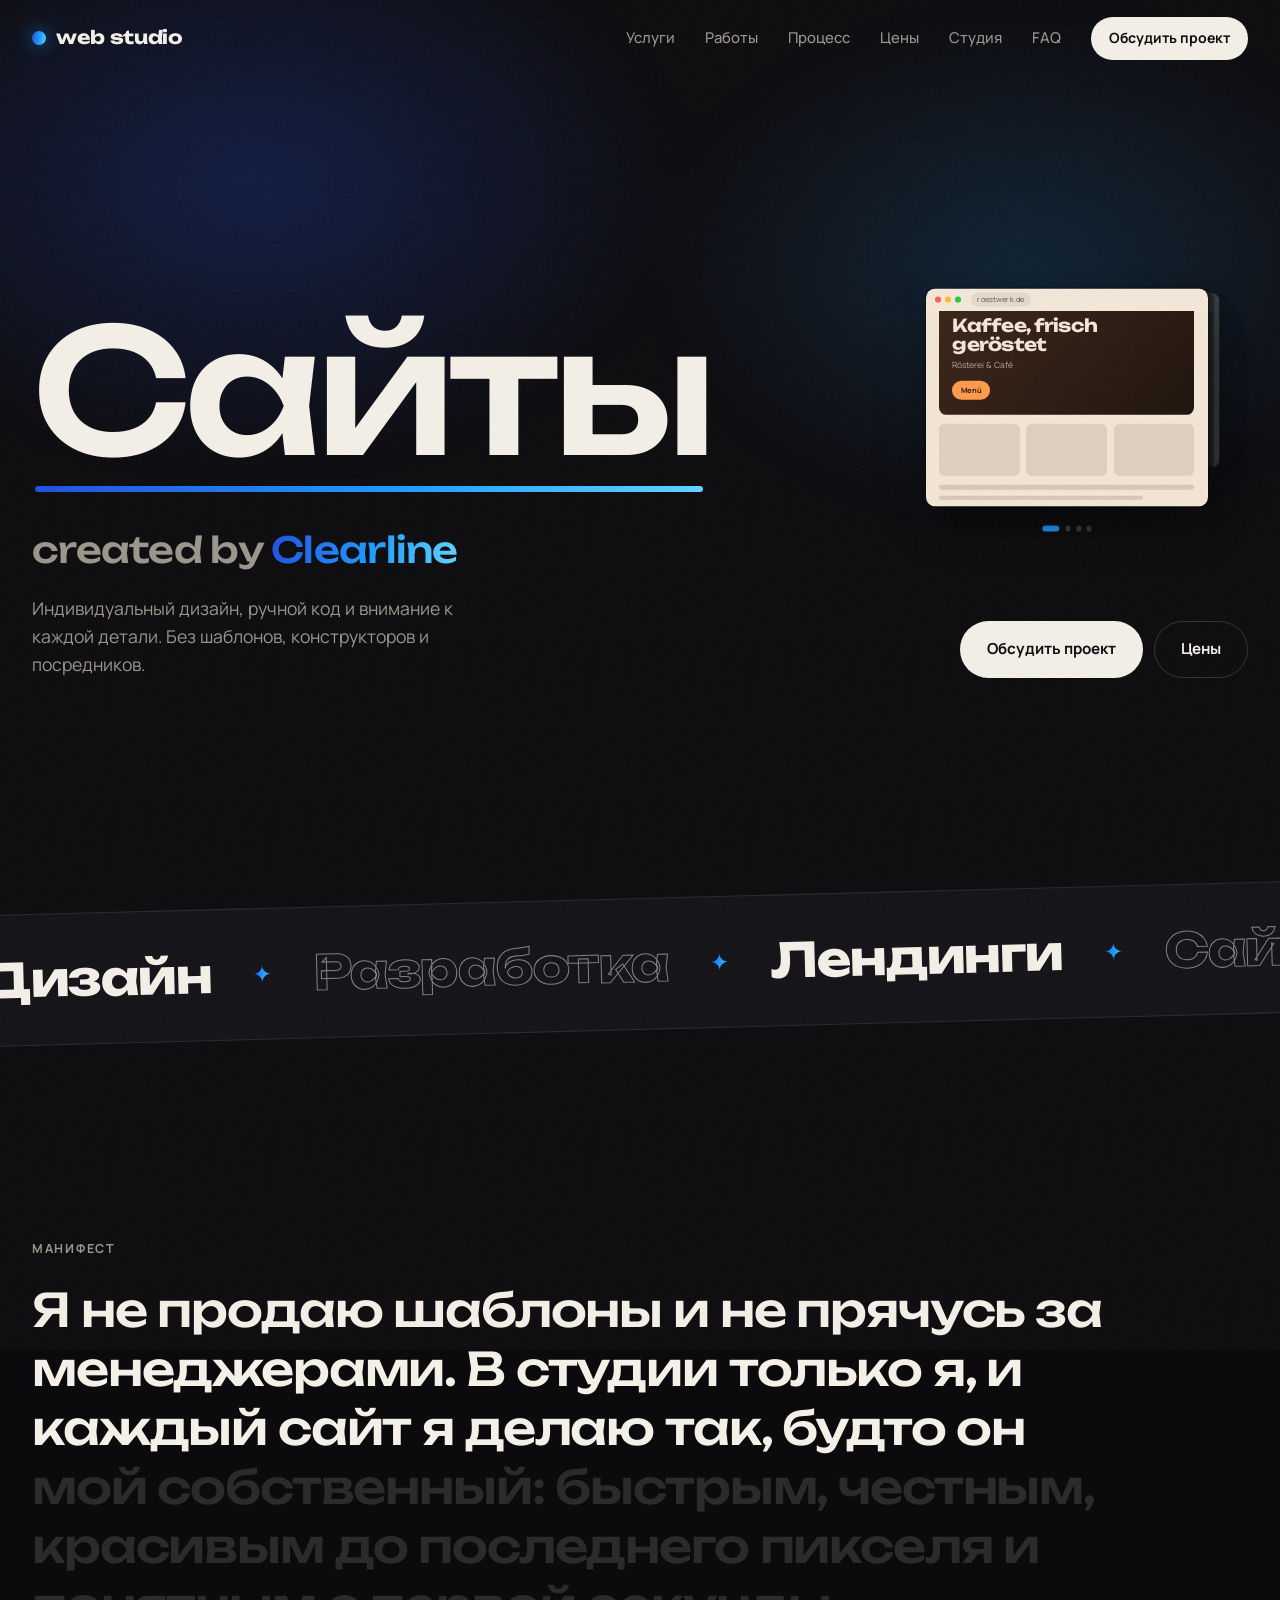
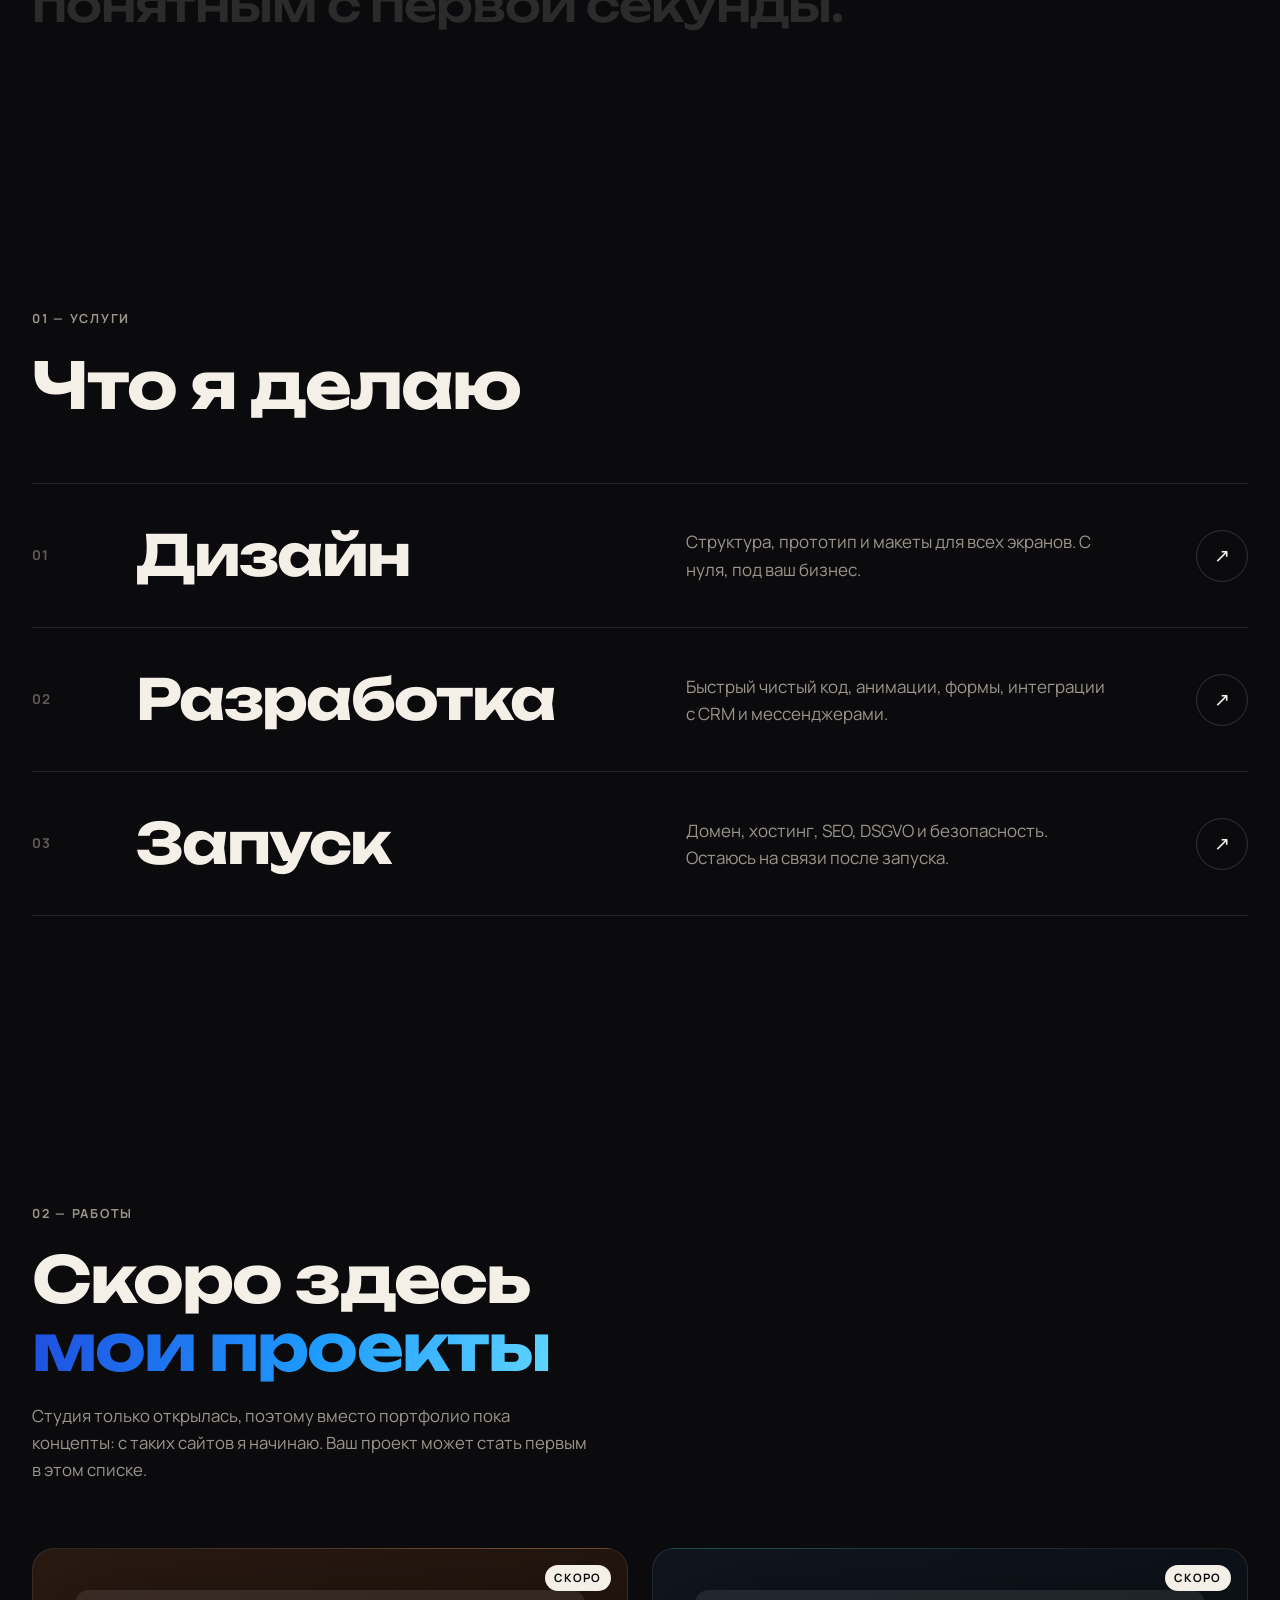
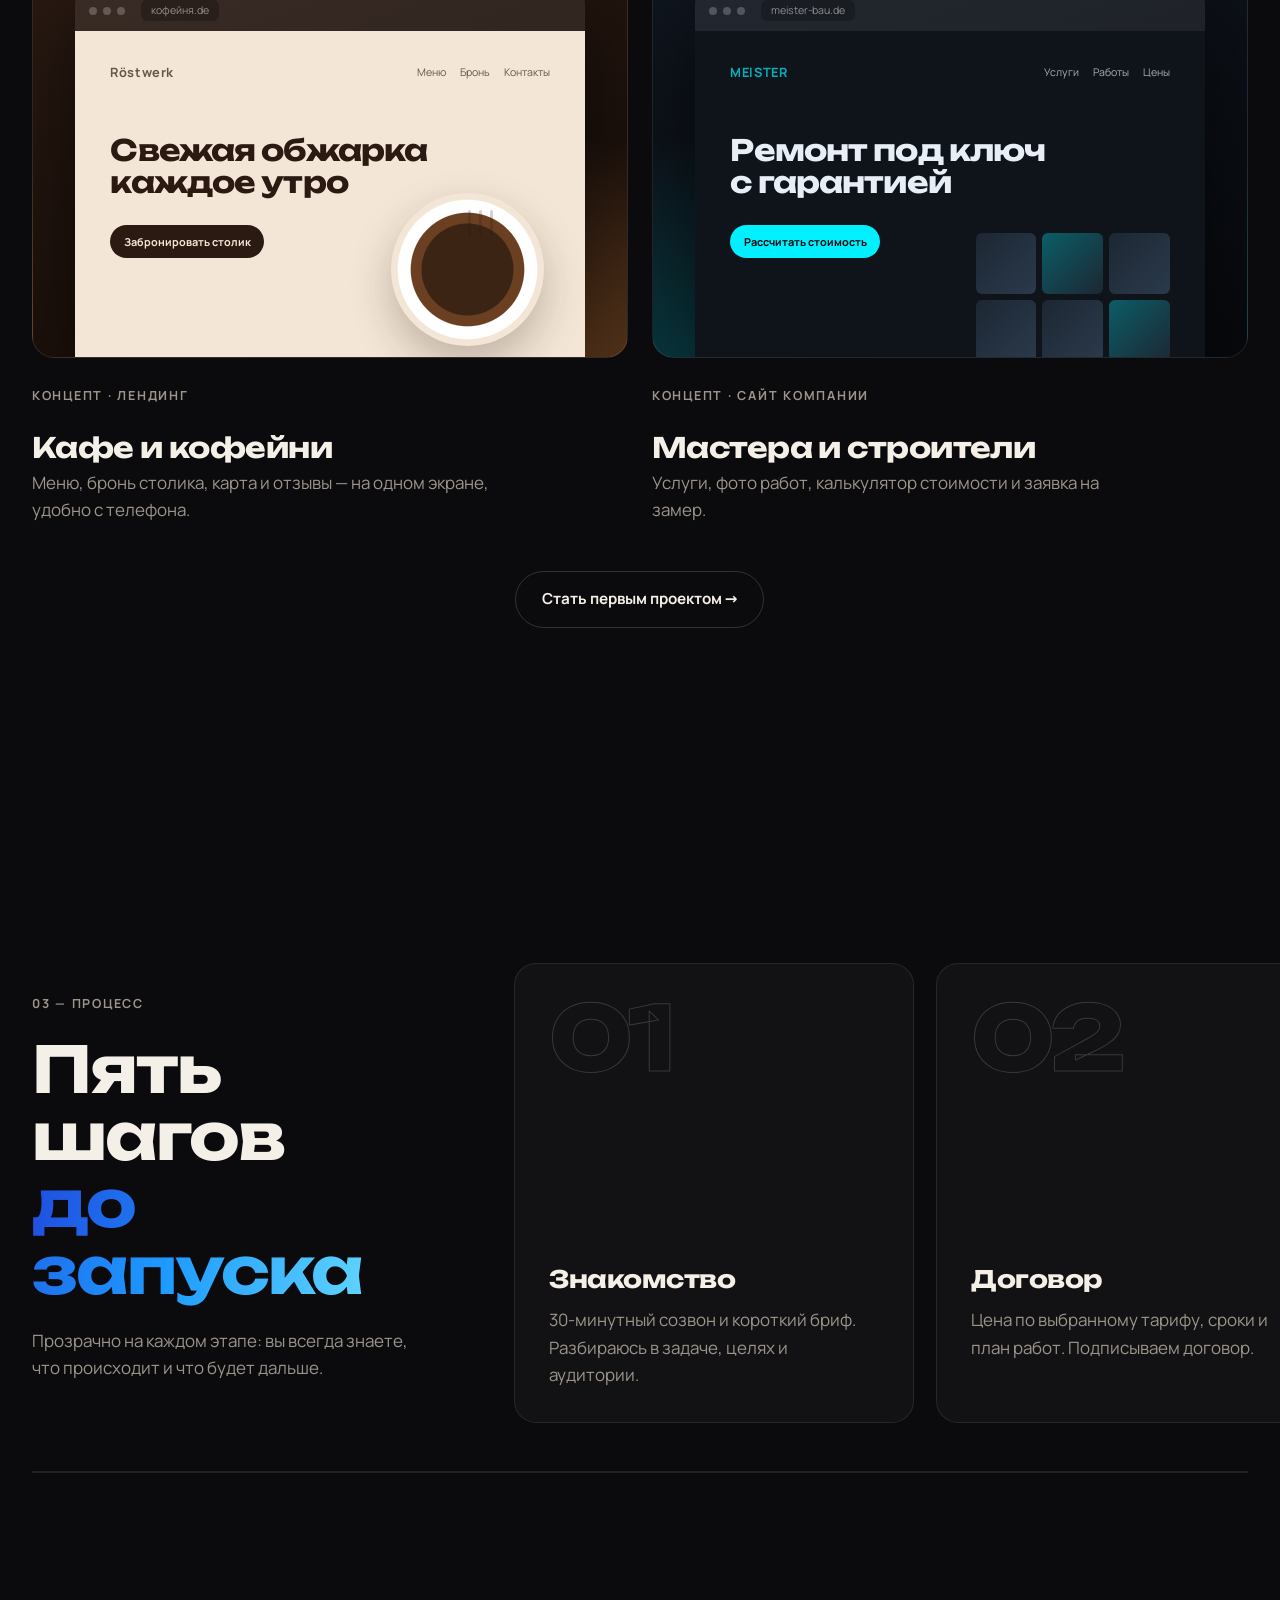
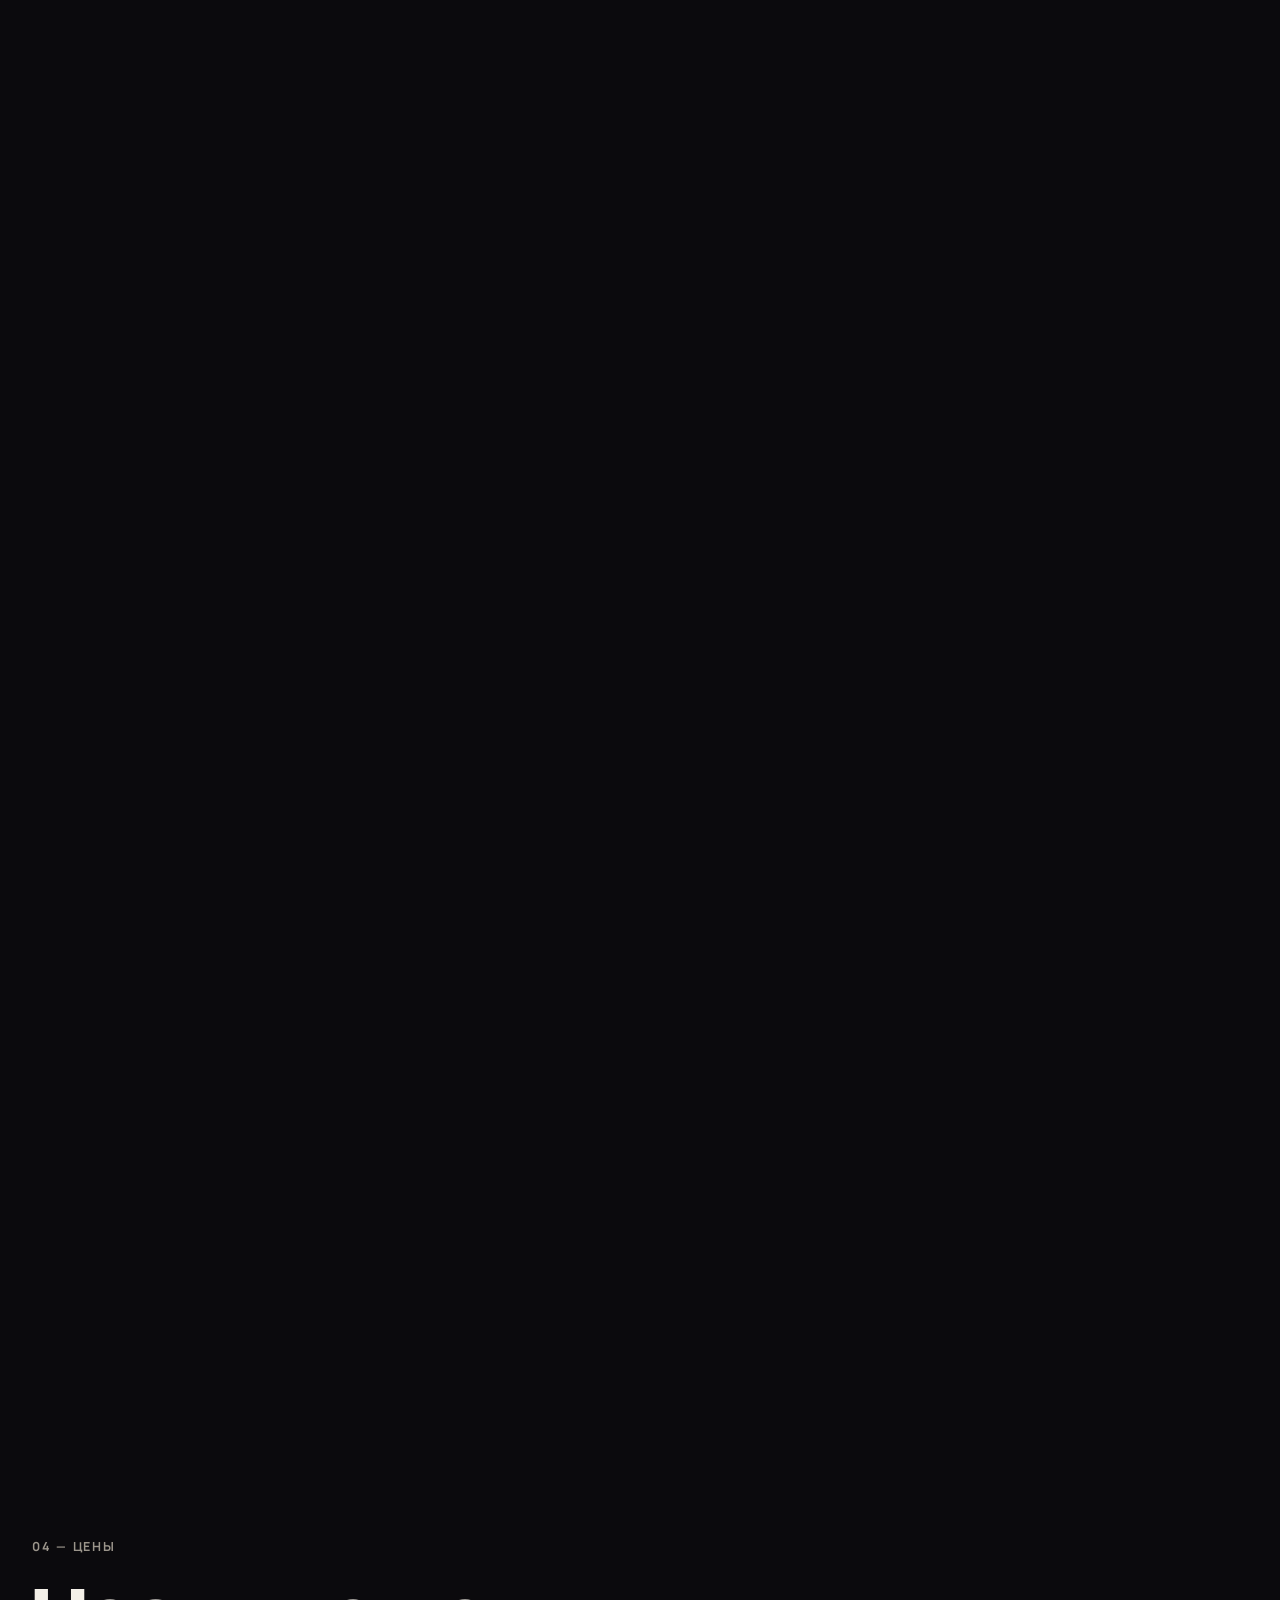
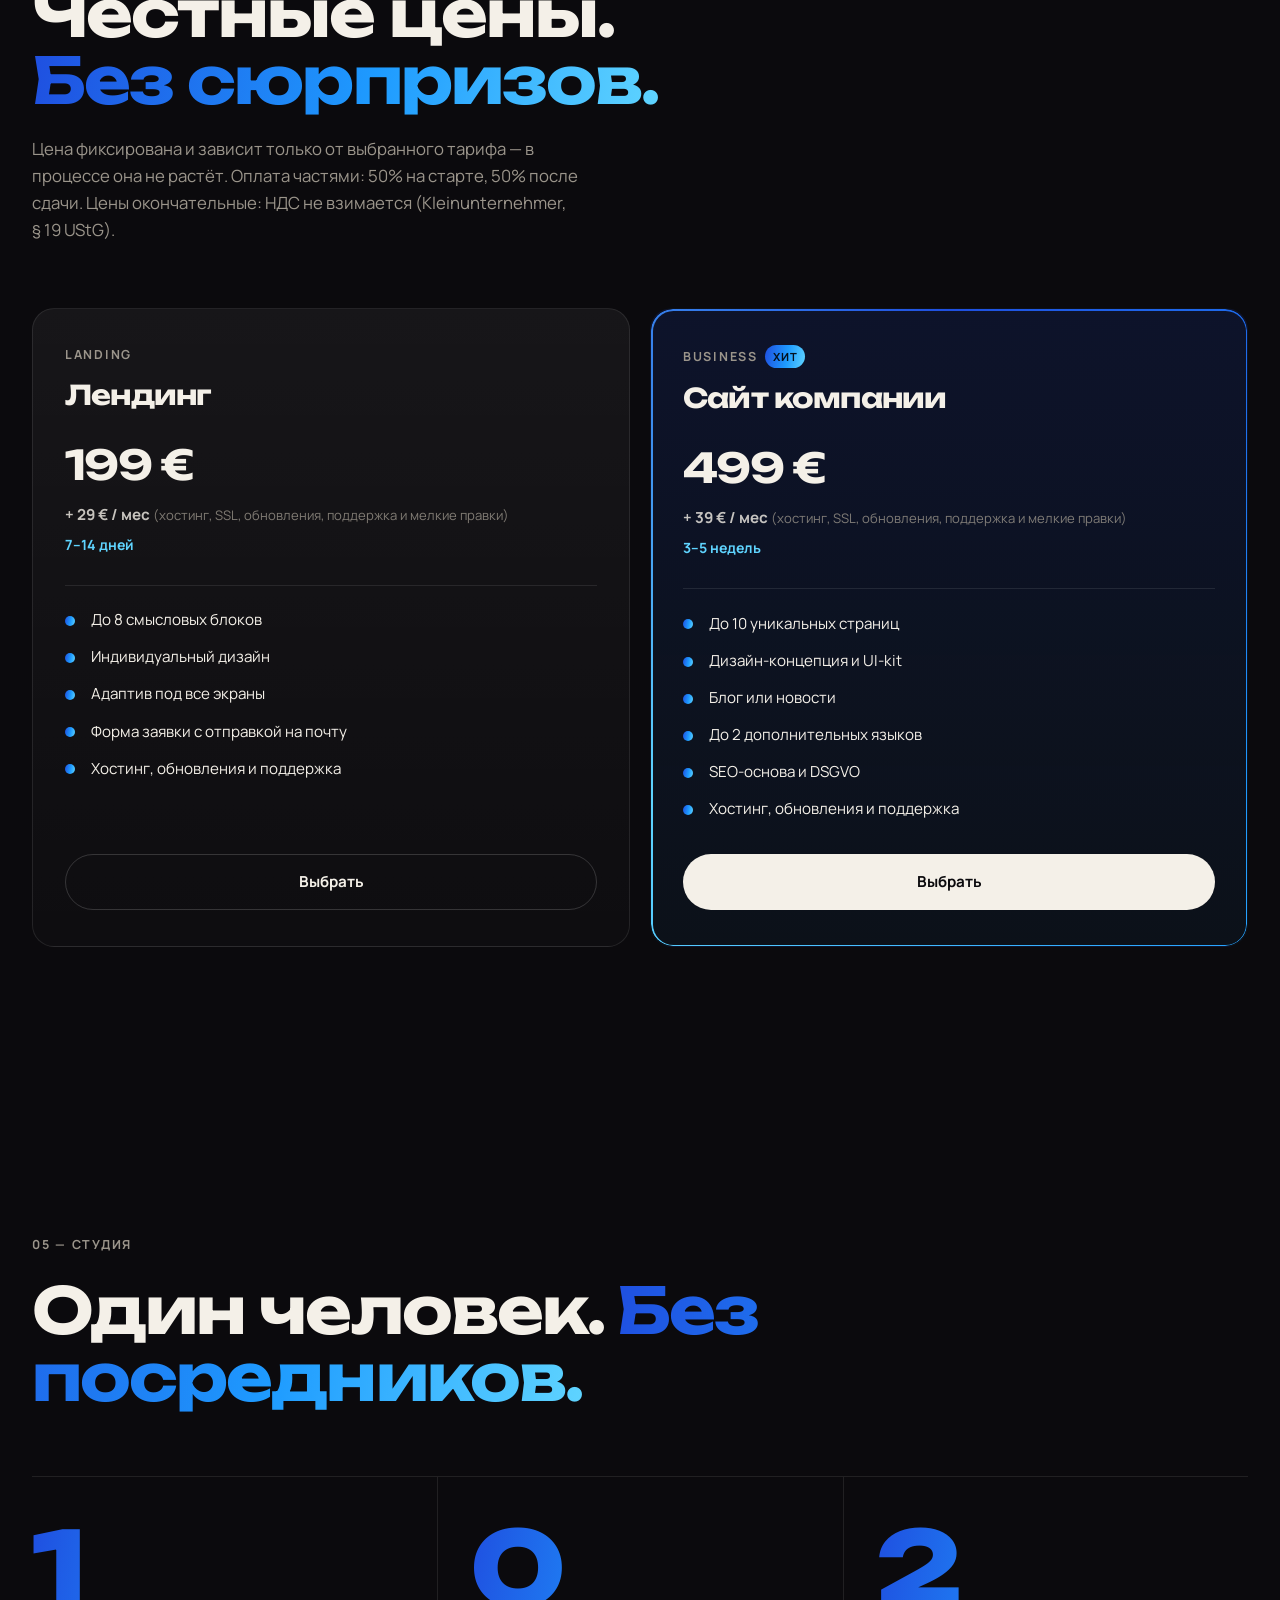
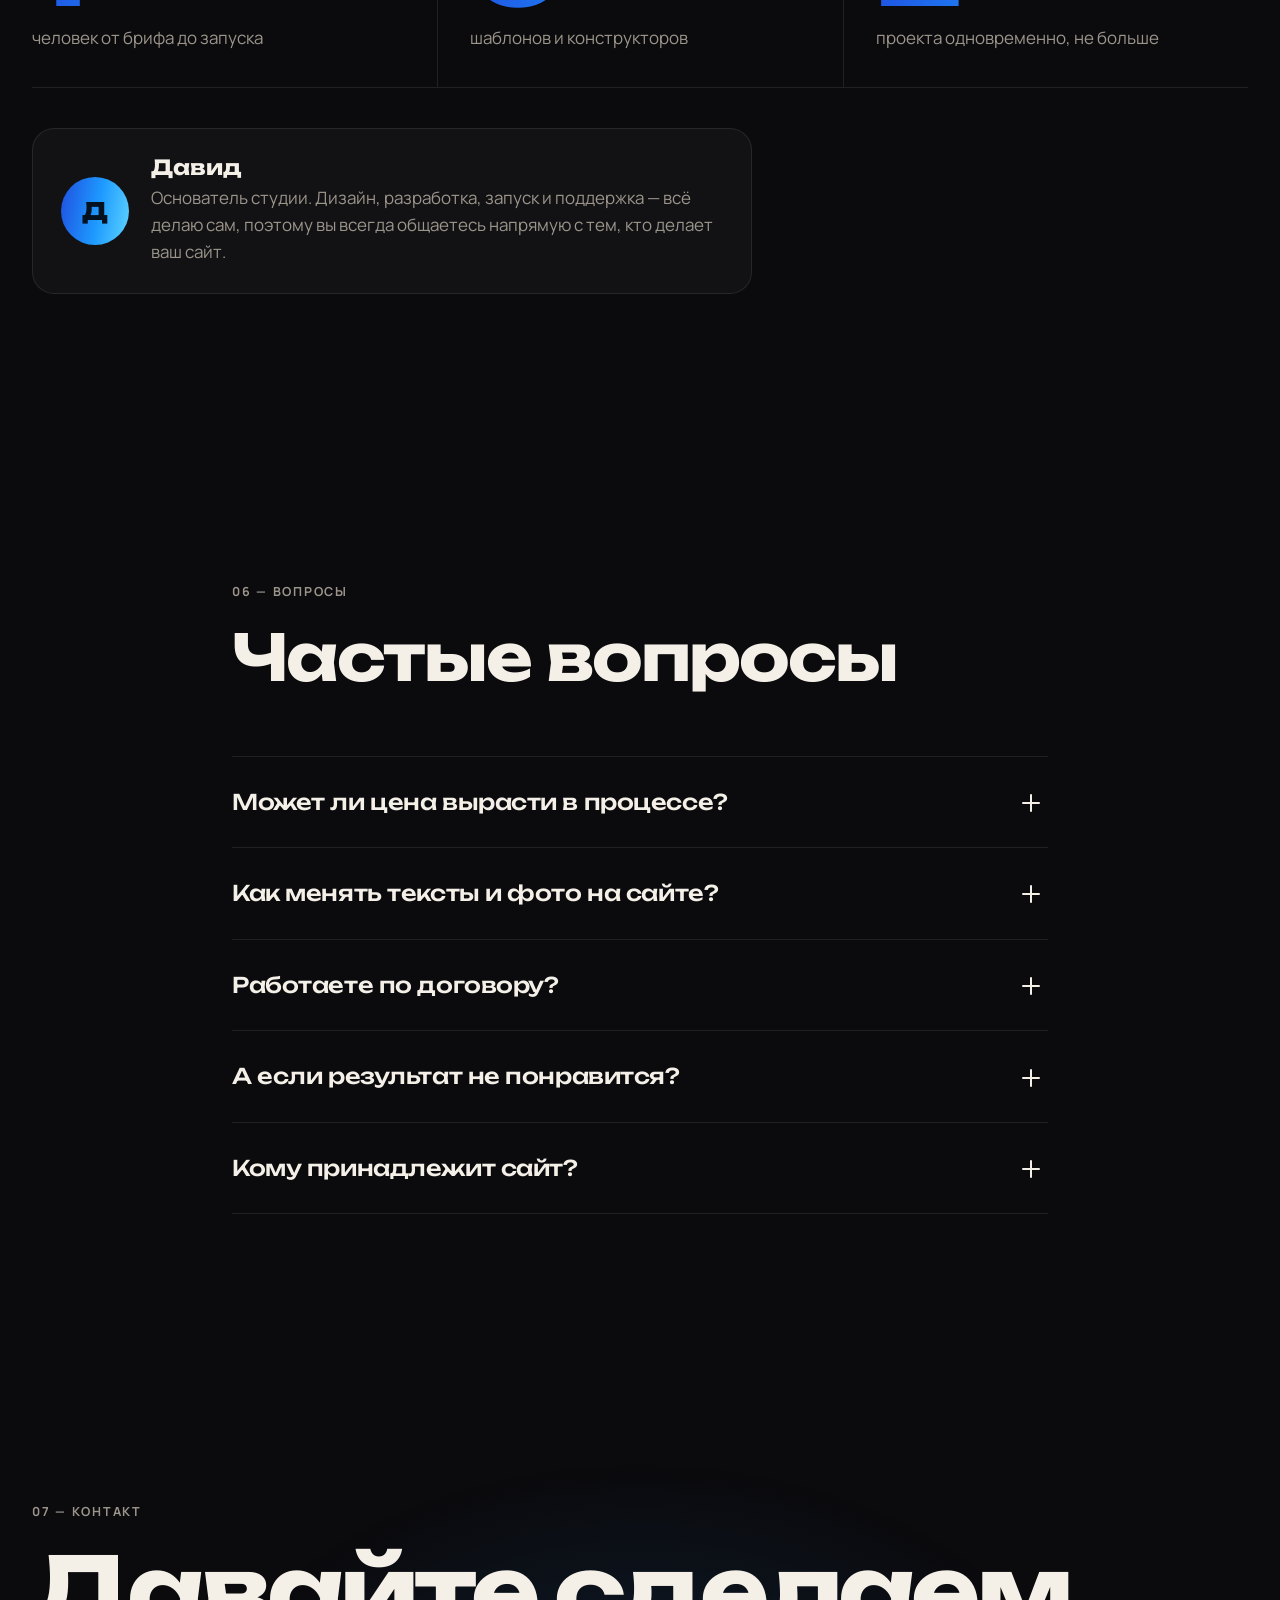
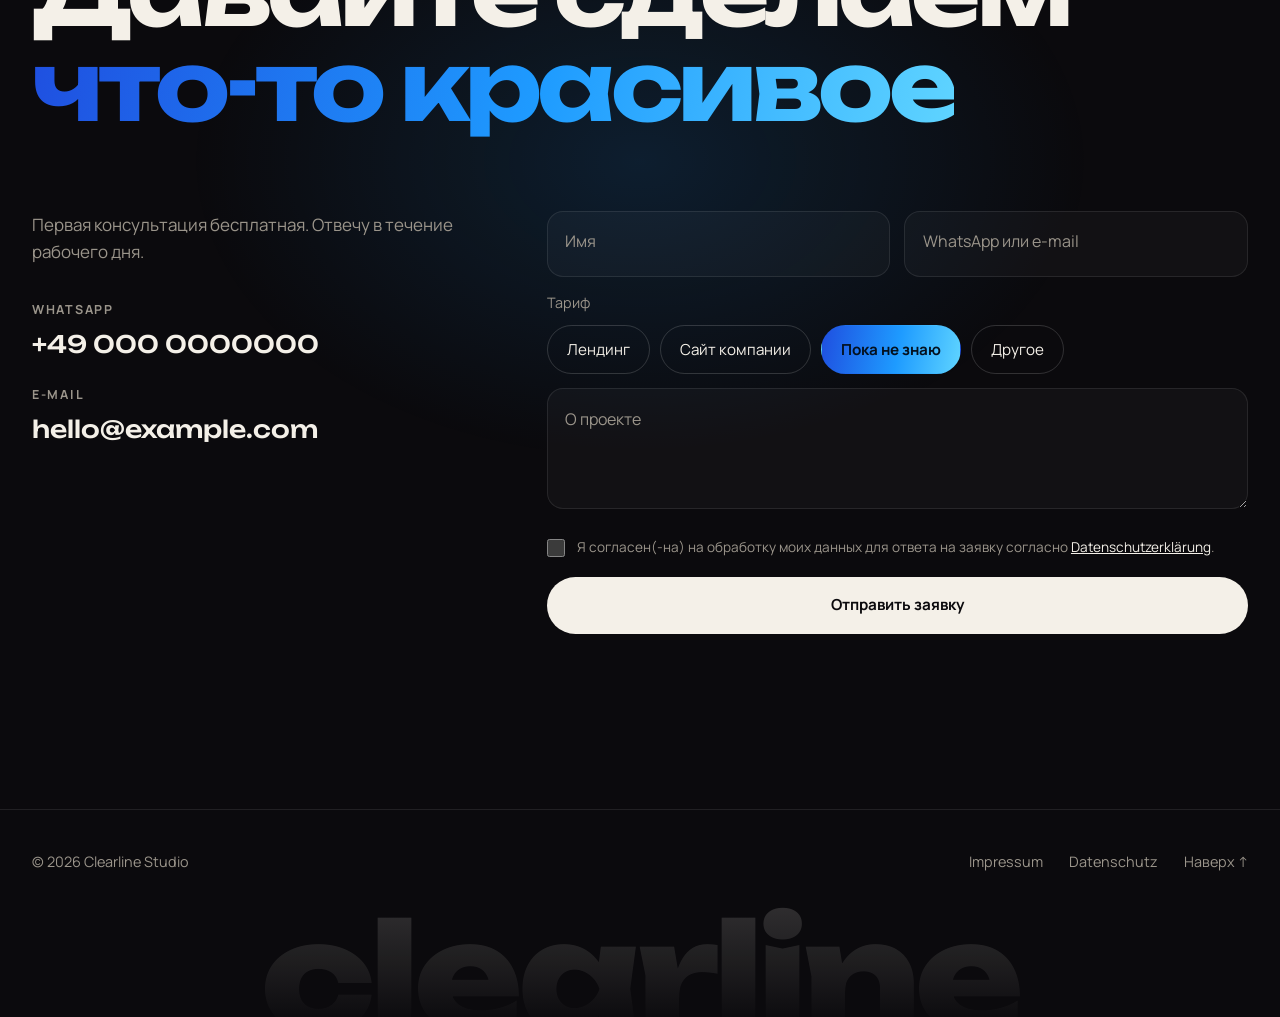
==== index.html @ dd9ce371 "Hero: decorative stack of site windows cycling like a Linux desktop overview; tablet header fix Co-A" ====
<!doctype html>
<html lang="ru">
<head>
  <meta charset="utf-8">
  <meta name="viewport" content="width=device-width, initial-scale=1">
  <title>Clearline Studio — веб-студия</title>
  <meta name="description" content="Независимая веб-студия: сайты компаний и лендинги с индивидуальным дизайном, ручным кодом и соблюдением DSGVO.">
  <meta name="theme-color" content="#0b0a0d">
  <meta name="color-scheme" content="dark">
  <link rel="preload" href="fonts/unbounded-cyrillic-800-normal.woff2" as="font" type="font/woff2" crossorigin>
  <link rel="preload" href="fonts/manrope-cyrillic-400-normal.woff2" as="font" type="font/woff2" crossorigin>
  <link rel="stylesheet" href="fonts/fonts.css">
  <link rel="stylesheet" href="styles.css">
  <script src="boot.js"></script>
  <link rel="icon" href="data:image/svg+xml,<svg xmlns='http://www.w3.org/2000/svg' viewBox='0 0 32 32'><defs><linearGradient id='g' x1='0' y1='0' x2='1' y2='1'><stop offset='0' stop-color='%231f4fe0'/><stop offset='.55' stop-color='%231e9bff'/><stop offset='1' stop-color='%235fd4ff'/></linearGradient></defs><rect width='32' height='32' rx='9' fill='%230b0a0d'/><circle cx='16' cy='16' r='8' fill='url(%23g)'/></svg>">
</head>
<body>
  <a class="skip-link" href="#main">К содержимому</a>

  <header class="hdr">
    <div class="container hdr__inner">
      <a href="#top" class="logo" aria-label="Clearline Studio — на главную"><span class="logo__dot" aria-hidden="true"></span>web studio</a>
      <button class="nav-toggle" aria-label="Открыть меню" aria-expanded="false" aria-controls="nav"><span></span><span></span></button>
      <nav class="nav" id="nav">
        <a href="#services">Услуги</a>
        <a href="#work">Работы</a>
        <a href="#process">Процесс</a>
        <a href="#pricing">Цены</a>
        <a href="#about">Студия</a>
        <a href="#faq">FAQ</a>
        <a href="#contact" class="btn btn--small magnetic">Обсудить проект</a>
      </nav>
    </div>
  </header>

  <main id="main">
    <!-- ============ HERO ============ -->
    <section class="hero" id="top">
      <div class="desk" aria-hidden="true">
        <div class="win win--cafe">
          <div class="win__bar"><i></i><i></i><i></i><span>roestwerk.de</span></div>
          <div class="win__view"><div class="win__page">
            <div class="wp__nav"><b>Röstwerk</b><span></span><span></span><span></span></div>
            <div class="wp__hero"><p class="wp__title">Kaffee, frisch geröstet</p><p class="wp__sub">Rösterei &amp; Café</p><span class="wp__btn">Menü</span></div>
            <div class="wp__cards"><i></i><i></i><i></i></div><div class="wp__rows"><i></i><i></i><i></i><i></i></div>
          </div></div>
        </div>
        <div class="win win--build">
          <div class="win__bar"><i></i><i></i><i></i><span>meister-bau.de</span></div>
          <div class="win__view"><div class="win__page">
            <div class="wp__nav"><b>MEISTER</b><span></span><span></span><span></span></div>
            <div class="wp__hero"><p class="wp__title">Bauen mit Plan</p><p class="wp__sub">Sanierung · Ausbau</p><span class="wp__btn">Angebot</span></div>
            <div class="wp__gal"><i></i><i></i><i></i><i></i><i></i><i></i></div><div class="wp__rows"><i></i><i></i><i></i><i></i></div>
          </div></div>
        </div>
        <div class="win win--praxis">
          <div class="win__bar"><i></i><i></i><i></i><span>praxis-lindenhof.de</span></div>
          <div class="win__view"><div class="win__page">
            <div class="wp__nav"><b>Lindenhof</b><span></span><span></span><span></span></div>
            <div class="wp__hero"><p class="wp__title">Ihre Zahnarztpraxis</p><p class="wp__sub">Termine online</p><span class="wp__btn">Termin</span></div>
            <div class="wp__cards"><i></i><i></i><i></i></div><div class="wp__rows"><i></i><i></i><i></i><i></i></div>
          </div></div>
        </div>
        <div class="win win--photo">
          <div class="win__bar"><i></i><i></i><i></i><span>licht-atelier.de</span></div>
          <div class="win__view"><div class="win__page">
            <div class="wp__nav"><b>LICHT</b><span></span><span></span><span></span></div>
            <div class="wp__hero"><p class="wp__title">Fotografie</p><p class="wp__sub">Hochzeit · Portrait</p><span class="wp__btn">Galerie</span></div>
            <div class="wp__gal"><i></i><i></i><i></i><i></i><i></i><i></i></div><div class="wp__rows"><i></i><i></i><i></i><i></i></div>
          </div></div>
        </div>
        <div class="desk__dots"><i></i><i></i><i></i><i></i></div>
      </div>
      <div class="container hero__inner">
        <h1 class="hero__title">
          <span class="hero__word" aria-label="Сайты"><span class="ch" aria-hidden="true">С</span><span class="ch" aria-hidden="true">а</span><span class="ch" aria-hidden="true">й</span><span class="ch" aria-hidden="true">т</span><span class="ch" aria-hidden="true">ы</span><span class="hero__line" aria-hidden="true"></span></span>
          <span class="hero__by reveal">created by <span class="grad">Clearline</span></span>
        </h1>
        <div class="hero__bottom">
          <p class="hero__lead reveal">Индивидуальный дизайн, ручной код и внимание к каждой детали. Без шаблонов, конструкторов и посредников.</p>
          <div class="hero__actions reveal">
            <a href="#contact" class="btn magnetic">Обсудить проект</a>
            <a href="#pricing" class="btn btn--ghost magnetic">Цены</a>
          </div>
        </div>
      </div>
    </section>

    <!-- ============ MARQUEE ============ -->
    <div class="marquee" aria-hidden="true">
      <div class="marquee__track">
        <span>Дизайн</span><i>✦</i><span>Разработка</span><i>✦</i><span>Лендинги</span><i>✦</i><span>Сайты компаний</span><i>✦</i><span>DSGVO</span><i>✦</i><span>SEO</span><i>✦</i><span>Поддержка</span><i>✦</i>
        <span>Дизайн</span><i>✦</i><span>Разработка</span><i>✦</i><span>Лендинги</span><i>✦</i><span>Сайты компаний</span><i>✦</i><span>DSGVO</span><i>✦</i><span>SEO</span><i>✦</i><span>Поддержка</span><i>✦</i>
      </div>
    </div>

    <!-- ============ MANIFESTO ============ -->
    <section class="manifesto">
      <div class="container">
        <p class="label reveal">Манифест</p>
        <p class="manifesto__text" data-scrub>
          Я не продаю шаблоны и не прячусь за менеджерами. В студии только я, и каждый сайт я делаю так,
          будто он мой собственный: быстрым, честным, красивым до последнего пикселя
          и&nbsp;понятным с&nbsp;первой секунды.
        </p>
      </div>
    </section>

    <!-- ============ SERVICES ============ -->
    <section class="section" id="services">
      <div class="container">
        <div class="section__head">
          <p class="label reveal">01 — Услуги</p>
          <h2 class="h2 reveal">Что я делаю</h2>
        </div>
        <ul class="svc" data-orb>
          <li class="svc__row reveal">
            <span class="svc__num">01</span>
            <h3 class="svc__title">Дизайн</h3>
            <p class="svc__text">Структура, прототип и макеты для всех экранов. С нуля, под ваш бизнес.</p>
            <span class="svc__arrow" aria-hidden="true">↗</span>
          </li>
          <li class="svc__row reveal">
            <span class="svc__num">02</span>
            <h3 class="svc__title">Разработка</h3>
            <p class="svc__text">Быстрый чистый код, анимации, формы, интеграции с CRM и мессенджерами.</p>
            <span class="svc__arrow" aria-hidden="true">↗</span>
          </li>
          <li class="svc__row reveal">
            <span class="svc__num">03</span>
            <h3 class="svc__title">Запуск</h3>
            <p class="svc__text">Домен, хостинг, SEO, DSGVO и безопасность. Остаюсь на связи после запуска.</p>
            <span class="svc__arrow" aria-hidden="true">↗</span>
          </li>
        </ul>
      </div>
      <div class="orb" aria-hidden="true"></div>
    </section>

    <!-- ============ WORK (будущие работы) ============ -->
    <section class="section" id="work">
      <div class="container">
        <div class="section__head">
          <p class="label reveal">02 — Работы</p>
          <h2 class="h2 reveal">Скоро здесь<br><span class="grad">мои проекты</span></h2>
          <p class="muted section__lead reveal">Студия только открылась, поэтому вместо портфолио пока концепты: с таких сайтов я начинаю. Ваш проект может стать первым в этом списке.</p>
        </div>

        <div class="work">
          <article class="work__card reveal">
            <div class="work__shot work__shot--cafe" aria-hidden="true">
              <div class="mock">
                <div class="mock__bar"><i></i><i></i><i></i><span>кофейня.de</span></div>
                <div class="mock__body">
                  <div class="mock__nav"><b>Röstwerk</b><span>Меню</span><span>Бронь</span><span>Контакты</span></div>
                  <p class="mock__title">Свежая обжарка<br>каждое утро</p>
                  <p class="mock__btn">Забронировать столик</p>
                  <div class="mock__cup"></div>
                  <div class="mock__steam"><i></i><i></i><i></i></div>
                </div>
              </div>
              <span class="work__soon">Скоро</span>
            </div>
            <div class="work__meta">
              <p class="label">Концепт · Лендинг</p>
              <h3 class="work__title">Кафе и кофейни</h3>
              <p class="muted">Меню, бронь столика, карта и отзывы — на одном экране, удобно с телефона.</p>
            </div>
          </article>

          <article class="work__card reveal">
            <div class="work__shot work__shot--build" aria-hidden="true">
              <div class="mock">
                <div class="mock__bar"><i></i><i></i><i></i><span>meister-bau.de</span></div>
                <div class="mock__body">
                  <div class="mock__nav"><b>MEISTER</b><span>Услуги</span><span>Работы</span><span>Цены</span></div>
                  <p class="mock__title">Ремонт под ключ<br>с гарантией</p>
                  <p class="mock__btn">Рассчитать стоимость</p>
                  <div class="mock__grid"><i></i><i></i><i></i><i></i><i></i><i></i></div>
                </div>
              </div>
              <span class="work__soon">Скоро</span>
            </div>
            <div class="work__meta">
              <p class="label">Концепт · Сайт компании</p>
              <h3 class="work__title">Мастера и строители</h3>
              <p class="muted">Услуги, фото работ, калькулятор стоимости и заявка на замер.</p>
            </div>
          </article>
        </div>

        <p class="work__cta reveal"><a href="#contact" class="btn btn--ghost magnetic">Стать первым проектом →</a></p>
      </div>
    </section>

    <!-- ============ PROCESS (горизонтальная прокрутка) ============ -->
    <section class="hscroll" id="process">
      <div class="hscroll__sticky">
        <div class="hscroll__track">
          <div class="hscroll__intro">
            <p class="label">03 — Процесс</p>
            <h2 class="h2">Пять шагов<br><span class="grad">до запуска</span></h2>
            <p class="muted">Прозрачно на каждом этапе: вы всегда знаете, что происходит и что будет дальше.</p>
          </div>
          <article class="step"><span class="step__num">01</span><h3>Знакомство</h3><p>30-минутный созвон и короткий бриф. Разбираюсь в задаче, целях и аудитории.</p></article>
          <article class="step"><span class="step__num">02</span><h3>Договор</h3><p>Цена по выбранному тарифу, сроки и план работ. Подписываем договор.</p></article>
          <article class="step"><span class="step__num">03</span><h3>Дизайн</h3><p>Прототип, затем макеты. Два раунда правок уже включены.</p></article>
          <article class="step"><span class="step__num">04</span><h3>Разработка</h3><p>Код и интеграции. Прогресс виден на тестовом адресе в любой момент.</p></article>
          <article class="step"><span class="step__num">05</span><h3>Запуск</h3><p>Проверка по чек-листу, переезд на ваш домен, передача доступов.</p></article>
        </div>
        <div class="hscroll__bar" aria-hidden="true"><span></span></div>
      </div>
    </section>

    <!-- ============ PRICING ============ -->
    <section class="section" id="pricing">
      <div class="container">
        <div class="section__head">
          <p class="label reveal">04 — Цены</p>
          <h2 class="h2 reveal">Честные цены.<br><span class="grad">Без сюрпризов.</span></h2>
          <p class="muted section__lead reveal">Цена фиксирована и зависит только от выбранного тарифа — в процессе она не растёт. Оплата частями: 50% на старте, 50% после сдачи. Цены окончательные: НДС не взимается (Kleinunternehmer, §&nbsp;19&nbsp;UStG).</p>
        </div>

        <div class="plans">
          <article class="plan tilt reveal">
            <div class="plan__glare" aria-hidden="true"></div>
            <p class="label">Landing</p>
            <h3 class="plan__name">Лендинг</h3>
            <p class="plan__price">199 €</p>
            <p class="plan__monthly">+ 29 € / мес <span>(хостинг, SSL, обновления, поддержка и мелкие правки)</span></p>
            <p class="plan__time">7–14 дней</p>
            <ul class="plan__list">
              <li>До 8 смысловых блоков</li>
              <li>Индивидуальный дизайн</li>
              <li>Адаптив под все экраны</li>
              <li>Форма заявки с отправкой на почту</li>
              <li>Хостинг, обновления и поддержка</li>
            </ul>
            <a href="#contact" class="btn btn--ghost btn--block" data-plan="Лендинг">Выбрать</a>
          </article>

          <article class="plan plan--hot tilt reveal">
            <div class="plan__glare" aria-hidden="true"></div>
            <p class="label">Business <span class="badge">Хит</span></p>
            <h3 class="plan__name">Сайт компании</h3>
            <p class="plan__price">499 €</p>
            <p class="plan__monthly">+ 39 € / мес <span>(хостинг, SSL, обновления, поддержка и мелкие правки)</span></p>
            <p class="plan__time">3–5 недель</p>
            <ul class="plan__list">
              <li>До 10 уникальных страниц</li>
              <li>Дизайн-концепция и UI-kit</li>
              <li>Блог или новости</li>
              <li>До 2 дополнительных языков</li>
              <li>SEO-основа и DSGVO</li>
              <li>Хостинг, обновления и поддержка</li>
            </ul>
            <a href="#contact" class="btn btn--block" data-plan="Сайт компании">Выбрать</a>
          </article>
        </div>

      </div>
    </section>

    <!-- ============ ABOUT ============ -->
    <section class="section" id="about">
      <div class="container">
        <div class="section__head">
          <p class="label reveal">05 — Студия</p>
          <h2 class="h2 reveal">Один человек. <span class="grad">Без посредников.</span></h2>
        </div>
        <div class="stats">
          <div class="stat reveal"><p class="stat__num"><span data-count="1">1</span></p><p class="stat__label">человек от брифа до запуска</p></div>
          <div class="stat reveal"><p class="stat__num"><span data-count="0">0</span></p><p class="stat__label">шаблонов и конструкторов</p></div>
          <div class="stat reveal"><p class="stat__num"><span data-count="2">2</span></p><p class="stat__label">проекта одновременно, не больше</p></div>
        </div>
        <div class="team team--solo">
          <article class="person reveal">
            <div class="person__ava" aria-hidden="true">Д</div>
            <div><h3>Давид</h3><p class="muted">Основатель студии. Дизайн, разработка, запуск и поддержка — всё делаю сам, поэтому вы всегда общаетесь напрямую с тем, кто делает ваш сайт.</p></div>
          </article>
        </div>
      </div>
    </section>

    <!-- ============ FAQ ============ -->
    <section class="section" id="faq">
      <div class="container container--narrow">
        <div class="section__head">
          <p class="label reveal">06 — Вопросы</p>
          <h2 class="h2 reveal">Частые вопросы</h2>
        </div>
        <div class="faq">
          <details class="reveal"><summary>Может ли цена вырасти в процессе?</summary><p>Нет. Итоговая стоимость фиксирована: она определяется выбранным тарифом и указывается в договоре. Никаких скрытых доплат и сюрпризов: если вы сами захотите добавить что-то сверх оговорённого, я сначала назову цену, и без вашего согласия она не изменится.</p></details>
          <details class="reveal"><summary>Как менять тексты и фото на сайте?</summary><p>Просто напишите мне в WhatsApp или на почту. Небольшие правки текстов и фото входят в поддержку (29 € в месяц для лендинга, 39 € для сайта компании).</p></details>
          <details class="reveal"><summary>Работаете по договору?</summary><p>Да, официально: договор, счёт (Rechnung) и все документы.</p></details>
          <details class="reveal"><summary>А если результат не понравится?</summary><p>Каждый этап согласовывается с вами, поэтому сюрпризов в конце не бывает. Если дизайн не попал в ожидания, я сделаю новую концепцию.</p></details>
          <details class="reveal"><summary>Кому принадлежит сайт?</summary><p>Вам. Домен, хостинг и исходный код оформляются на вас, все доступы передаю после запуска.</p></details>
        </div>
      </div>
    </section>

    <!-- ============ CONTACT ============ -->
    <section class="section contact" id="contact">
      <div class="container">
        <p class="label reveal">07 — Контакт</p>
        <h2 class="contact__title reveal">Давайте сделаем<br><span class="grad">что-то красивое</span></h2>
        <div class="contact__grid">
          <div class="contact__info reveal">
            <p class="muted">Первая консультация бесплатная. Отвечу в течение рабочего дня.</p>
            <ul class="contact__links">
              <li><span class="label">WhatsApp</span><a href="https://wa.me/490000000000" target="_blank" rel="noopener noreferrer">+49 000 0000000</a></li>
              <li><span class="label">E-mail</span><a href="mailto:hello@example.com">hello@example.com</a></li>
            </ul>
          </div>
          <form class="form reveal" id="contact-form" novalidate>
            <!-- Ловушка для спам-ботов: поле скрыто от людей, боты его заполняют -->
            <div class="form__hp" aria-hidden="true">
              <label>Website <input type="text" name="website" tabindex="-1" autocomplete="off"></label>
            </div>
            <div class="form__row">
              <label class="field"><input type="text" name="name" required maxlength="100" autocomplete="name" placeholder=" "><span>Имя</span></label>
              <label class="field"><input type="text" name="contact" required maxlength="200" placeholder=" "><span>WhatsApp или e-mail</span></label>
            </div>
            <fieldset class="pick">
              <legend>Тариф</legend>
              <div class="pick__opts">
                <label><input type="radio" name="plan" value="Лендинг"><span>Лендинг</span></label>
                <label><input type="radio" name="plan" value="Сайт компании"><span>Сайт компании</span></label>
                <label><input type="radio" name="plan" value="Пока не знаю" checked><span>Пока не знаю</span></label>
                <label><input type="radio" name="plan" value="Другое"><span>Другое</span></label>
              </div>
            </fieldset>
            <label class="field"><textarea name="message" id="message" rows="3" maxlength="3000" placeholder=" "></textarea><span>О проекте</span></label>
            <label class="consent">
              <input type="checkbox" name="consent" required>
              <span>Я согласен(-на) на обработку моих данных для ответа на заявку согласно <a href="datenschutz.html">Datenschutzerklärung</a>.</span>
            </label>
            <button type="submit" class="btn btn--block magnetic">Отправить заявку</button>
            <p class="form__status" role="status" aria-live="polite"></p>
          </form>
        </div>
      </div>
    </section>
  </main>

  <footer class="footer">
    <div class="container">
      <div class="footer__row">
        <span>© <span id="year"></span> Clearline Studio</span>
        <div class="footer__links">
          <a href="impressum.html">Impressum</a>
          <a href="datenschutz.html">Datenschutz</a>
          <button type="button" class="footer__link" data-cc="show-preferencesModal" hidden>Cookie-Einstellungen</button>
          <a href="#top">Наверх ↑</a>
        </div>
      </div>
      <p class="footer__mark" aria-hidden="true">clearline</p>
    </div>
  </footer>

  <div class="grain" aria-hidden="true"></div>

  <script src="script.js"></script>
  <script src="consent.js"></script>
</body>
</html>
---- fonts/fonts.css ----
/* Шрифты Manrope и Unbounded (SIL OFL 1.1, см. OFL-LICENSE.txt). Хранятся на сайте: без запросов к Google (DSGVO). */
@font-face {
  font-family: "Manrope";
  font-style: normal;
  font-weight: 400;
  font-display: swap;
  src: url("manrope-cyrillic-400-normal.woff2") format("woff2");
  unicode-range: U+0301,U+0400-045F,U+0490-0491,U+04B0-04B1,U+2116;
}
@font-face {
  font-family: "Manrope";
  font-style: normal;
  font-weight: 400;
  font-display: swap;
  src: url("manrope-latin-400-normal.woff2") format("woff2");
  unicode-range: U+0000-00FF,U+0131,U+0152-0153,U+02BB-02BC,U+02C6,U+02DA,U+02DC,U+0304,U+0308,U+0329,U+2000-206F,U+20AC,U+2122,U+2191,U+2193,U+2212,U+2215,U+FEFF,U+FFFD;
}
@font-face {
  font-family: "Manrope";
  font-style: normal;
  font-weight: 500;
  font-display: swap;
  src: url("manrope-cyrillic-500-normal.woff2") format("woff2");
  unicode-range: U+0301,U+0400-045F,U+0490-0491,U+04B0-04B1,U+2116;
}
@font-face {
  font-family: "Manrope";
  font-style: normal;
  font-weight: 500;
  font-display: swap;
  src: url("manrope-latin-500-normal.woff2") format("woff2");
  unicode-range: U+0000-00FF,U+0131,U+0152-0153,U+02BB-02BC,U+02C6,U+02DA,U+02DC,U+0304,U+0308,U+0329,U+2000-206F,U+20AC,U+2122,U+2191,U+2193,U+2212,U+2215,U+FEFF,U+FFFD;
}
@font-face {
  font-family: "Manrope";
  font-style: normal;
  font-weight: 700;
  font-display: swap;
  src: url("manrope-cyrillic-700-normal.woff2") format("woff2");
  unicode-range: U+0301,U+0400-045F,U+0490-0491,U+04B0-04B1,U+2116;
}
@font-face {
  font-family: "Manrope";
  font-style: normal;
  font-weight: 700;
  font-display: swap;
  src: url("manrope-latin-700-normal.woff2") format("woff2");
  unicode-range: U+0000-00FF,U+0131,U+0152-0153,U+02BB-02BC,U+02C6,U+02DA,U+02DC,U+0304,U+0308,U+0329,U+2000-206F,U+20AC,U+2122,U+2191,U+2193,U+2212,U+2215,U+FEFF,U+FFFD;
}
@font-face {
  font-family: "Manrope";
  font-style: normal;
  font-weight: 800;
  font-display: swap;
  src: url("manrope-cyrillic-800-normal.woff2") format("woff2");
  unicode-range: U+0301,U+0400-045F,U+0490-0491,U+04B0-04B1,U+2116;
}
@font-face {
  font-family: "Manrope";
  font-style: normal;
  font-weight: 800;
  font-display: swap;
  src: url("manrope-latin-800-normal.woff2") format("woff2");
  unicode-range: U+0000-00FF,U+0131,U+0152-0153,U+02BB-02BC,U+02C6,U+02DA,U+02DC,U+0304,U+0308,U+0329,U+2000-206F,U+20AC,U+2122,U+2191,U+2193,U+2212,U+2215,U+FEFF,U+FFFD;
}


/* Unbounded (SIL OFL 1.1) — заголовки */
@font-face {
  font-family: "Unbounded";
  font-style: normal;
  font-weight: 500;
  font-display: swap;
  src: url("unbounded-cyrillic-500-normal.woff2") format("woff2");
  unicode-range: U+0301,U+0400-045F,U+0490-0491,U+04B0-04B1,U+2116;
}
@font-face {
  font-family: "Unbounded";
  font-style: normal;
  font-weight: 500;
  font-display: swap;
  src: url("unbounded-latin-500-normal.woff2") format("woff2");
  unicode-range: U+0000-00FF,U+0131,U+0152-0153,U+02BB-02BC,U+02C6,U+02DA,U+02DC,U+0304,U+0308,U+0329,U+2000-206F,U+20AC,U+2122,U+2191,U+2193,U+2212,U+2215,U+FEFF,U+FFFD;
}
@font-face {
  font-family: "Unbounded";
  font-style: normal;
  font-weight: 700;
  font-display: swap;
  src: url("unbounded-cyrillic-700-normal.woff2") format("woff2");
  unicode-range: U+0301,U+0400-045F,U+0490-0491,U+04B0-04B1,U+2116;
}
@font-face {
  font-family: "Unbounded";
  font-style: normal;
  font-weight: 700;
  font-display: swap;
  src: url("unbounded-latin-700-normal.woff2") format("woff2");
  unicode-range: U+0000-00FF,U+0131,U+0152-0153,U+02BB-02BC,U+02C6,U+02DA,U+02DC,U+0304,U+0308,U+0329,U+2000-206F,U+20AC,U+2122,U+2191,U+2193,U+2212,U+2215,U+FEFF,U+FFFD;
}
@font-face {
  font-family: "Unbounded";
  font-style: normal;
  font-weight: 800;
  font-display: swap;
  src: url("unbounded-cyrillic-800-normal.woff2") format("woff2");
  unicode-range: U+0301,U+0400-045F,U+0490-0491,U+04B0-04B1,U+2116;
}
@font-face {
  font-family: "Unbounded";
  font-style: normal;
  font-weight: 800;
  font-display: swap;
  src: url("unbounded-latin-800-normal.woff2") format("woff2");
  unicode-range: U+0000-00FF,U+0131,U+0152-0153,U+02BB-02BC,U+02C6,U+02DA,U+02DC,U+0304,U+0308,U+0329,U+2000-206F,U+20AC,U+2122,U+2191,U+2193,U+2212,U+2215,U+FEFF,U+FFFD;
}
---- styles.css ----
/* ==========================================================================
   Clearline Studio — тёплый чёрный, слоновая кость и тёмно-голубой градиент
   ========================================================================== */

@property --angle {
  syntax: "<angle>";
  inherits: false;
  initial-value: 0deg;
}

:root {
  color-scheme: dark;

  --bg: #0b0a0d;
  --bg-2: #121116;
  --card: rgba(255, 255, 255, 0.03);
  --line: rgba(255, 255, 255, 0.09);
  --line-2: rgba(255, 255, 255, 0.16);
  --text: #f4f0e8;
  --muted: #9b958b;
  --dim: #5f5a53;

  --g1: #1f4fe0;
  --g2: #1e9bff;
  --g3: #5fd4ff;
  --grad: linear-gradient(100deg, var(--g1) 0%, var(--g2) 55%, var(--g3) 100%);
  --on-grad: #04111f;

  --display: "Unbounded", "Manrope", system-ui, sans-serif;
  --font: "Manrope", system-ui, -apple-system, "Segoe UI", sans-serif;

  --radius: 22px;
  --ease: cubic-bezier(0.22, 1, 0.36, 1);
  --ease-back: cubic-bezier(0.34, 1.56, 0.64, 1);
}

*, *::before, *::after { box-sizing: border-box; }

html { background: var(--bg); scroll-padding-top: 90px; overflow-x: clip; }
@media (prefers-reduced-motion: no-preference) { html { scroll-behavior: smooth; } }

body {
  margin: 0;
  font-family: var(--font);
  font-size: 17px;
  line-height: 1.6;
  color: var(--text);
  background: var(--bg);
  -webkit-font-smoothing: antialiased;
  overflow-x: clip;
}

h1, h2, h3 { margin: 0; font-weight: 700; line-height: 1.05; }
p { margin: 0 0 1em; }
a { color: inherit; }
::selection { background: var(--g2); color: var(--on-grad); }
:focus-visible { outline: 2px solid var(--g3); outline-offset: 4px; border-radius: 8px; }

.sr-only { position: absolute; width: 1px; height: 1px; padding: 0; margin: -1px; overflow: hidden; clip: rect(0 0 0 0); white-space: nowrap; border: 0; }
.skip-link { position: absolute; left: 16px; top: -80px; z-index: 200; padding: 10px 16px; border-radius: 12px; background: var(--text); color: var(--bg); }
.skip-link:focus { top: 16px; }

.container { width: 100%; max-width: 1280px; margin: 0 auto; padding: 0 32px; }
.container--narrow { max-width: 880px; }

.muted { color: var(--muted); }
.grad {
  background: var(--grad);
  -webkit-background-clip: text;
  background-clip: text;
  color: transparent;
}
.label {
  display: inline-flex; align-items: center; gap: .6em;
  margin: 0 0 1.4rem;
  font-size: .78rem; font-weight: 600; letter-spacing: .14em; text-transform: uppercase;
  color: var(--muted);
}
.h2 { font-family: var(--display); font-size: clamp(2rem, 5vw, 4.2rem); letter-spacing: -0.03em; font-weight: 700; }

/* ---------- Появление ---------- */
.js .reveal { opacity: 0; transform: translateY(40px); filter: blur(8px); }
.js .reveal.in {
  opacity: 1; transform: none; filter: none;
  transition: opacity 1s var(--ease), transform 1.1s var(--ease), filter 1s var(--ease);
  transition-delay: var(--d, 0s);
}

/* ---------- Кнопки ---------- */
.btn {
  position: relative; overflow: hidden;
  display: inline-flex; align-items: center; justify-content: center;
  padding: 1em 1.7em;
  border: 1px solid transparent; border-radius: 999px;
  background: var(--text); color: var(--bg);
  font: inherit; font-weight: 700; font-size: .95rem; text-decoration: none;
  cursor: pointer; isolation: isolate;
  transition: color .4s var(--ease), border-color .3s;
}
.btn::before {
  content: ""; position: absolute; inset: 0; z-index: -1;
  background: var(--grad);
  transform: translateY(101%); border-radius: inherit;
  transition: transform .5s var(--ease);
}
.btn:hover::before { transform: none; }
.btn:hover { color: var(--on-grad); }
.btn--ghost { background: transparent; color: var(--text); border-color: var(--line-2); }
.btn--small { padding: .65em 1.2em; font-size: .88rem; }
.btn--block { width: 100%; }
.btn[disabled] { opacity: .6; cursor: progress; }
.magnetic { will-change: transform; transition: transform .5s var(--ease), color .4s var(--ease), border-color .3s; }

/* ---------- Шапка ---------- */
.hdr {
  position: fixed; top: 0; left: 0; right: 0; z-index: 60;
  transition: transform .5s var(--ease), background-color .4s, border-color .4s;
  border-bottom: 1px solid transparent;
}
.hdr.is-scrolled {
  background: rgba(11, 10, 13, .7);
  -webkit-backdrop-filter: blur(18px) saturate(140%); backdrop-filter: blur(18px) saturate(140%);
  border-bottom-color: var(--line);
}
.hdr.is-hidden { transform: translateY(-100%); }
.hdr__inner { display: flex; align-items: center; justify-content: space-between; height: 76px; }

.logo { display: inline-flex; align-items: center; gap: .55em; white-space: nowrap; font-family: var(--display); font-weight: 700; font-size: 1.15rem; letter-spacing: -.02em; text-decoration: none; }
.logo__dot { width: 14px; height: 14px; border-radius: 50%; background: var(--grad); box-shadow: 0 0 18px rgba(30, 155, 255, .6); transition: transform .6s var(--ease-back); }
.logo:hover .logo__dot { transform: scale(1.4); }

.nav { display: flex; align-items: center; gap: 30px; }
.nav .btn { white-space: nowrap; }
@media (max-width: 900px) and (min-width: 761px) { .nav { gap: 20px; } .nav a:not(.btn) { font-size: .92rem; } }
@media (max-width: 860px) and (min-width: 761px) { .nav .btn { display: none; } }
.nav a:not(.btn) { position: relative; text-decoration: none; font-size: .93rem; font-weight: 500; color: var(--muted); transition: color .3s; }
.nav a:not(.btn)::after { content: ""; position: absolute; left: 0; right: 0; bottom: -4px; height: 1px; background: var(--grad); transform: scaleX(0); transform-origin: right; transition: transform .45s var(--ease); }
.nav a:not(.btn):hover, .nav a.is-current { color: var(--text); }
.nav a:not(.btn):hover::after, .nav a.is-current::after { transform: scaleX(1); transform-origin: left; }

.nav-toggle { display: none; flex-direction: column; gap: 7px; padding: 12px; margin-right: -12px; background: none; border: 0; cursor: pointer; }
.nav-toggle span { width: 26px; height: 2px; border-radius: 2px; background: var(--text); transition: transform .4s var(--ease); }
.nav-toggle[aria-expanded="true"] span:first-child { transform: translateY(4.5px) rotate(45deg); }
.nav-toggle[aria-expanded="true"] span:last-child { transform: translateY(-4.5px) rotate(-45deg); }

/* ---------- Hero ---------- */
.hero { position: relative; min-height: 100vh; min-height: 100svh; display: flex; overflow: hidden; }
.hero::before {
  content: ""; position: absolute; inset: -20% -10% auto; height: 90%; z-index: 0;
  background:
    radial-gradient(40% 50% at 25% 45%, rgba(31, 79, 224, .26), transparent 70%),
    radial-gradient(35% 45% at 75% 55%, rgba(30, 155, 255, .16), transparent 70%);
  filter: blur(20px);
  pointer-events: none;
}
/* «Рабочие столы»: окна разных сайтов листаются, как в обзоре окон на Linux. Чисто декоративно */
.desk {
  --dw: min(22vw, 340px);
  position: absolute; z-index: 1; top: 50%; right: max(72px, calc((100vw - 1216px) / 2));
  width: var(--dw); aspect-ratio: 4 / 3.1; translate: 0 -74%;
  font-size: calc(var(--dw) / 30);
  pointer-events: none; user-select: none;
  opacity: 0; animation: deskIn 1.2s var(--ease) .9s forwards;
}
@keyframes deskIn { from { opacity: 0; transform: translateY(30px); } to { opacity: 1; transform: none; } }
.win {
  position: absolute; inset: 0;
  display: flex; flex-direction: column;
  border-radius: 1em; overflow: hidden;
  border: 1px solid rgba(255,255,255,.12);
  background: #15161b;
  box-shadow: 0 2.4em 5em -1.6em rgba(0,0,0,.75), 0 0 0 1px rgba(0,0,0,.4);
  transform-origin: 50% 100%;
  transition: transform .9s var(--ease), opacity .9s var(--ease), filter .9s var(--ease);
  will-change: transform, opacity;
}
.win[data-pos="0"] { z-index: 4; transform: none; opacity: 1; }
.win[data-pos="1"] { z-index: 3; transform: translate(7%, -9%) scale(.9); opacity: .7; filter: brightness(.6); }
.win[data-pos="2"] { z-index: 2; transform: translate(14%, -18%) scale(.8); opacity: .45; filter: brightness(.45); }
.win[data-pos="3"] { z-index: 1; transform: translate(21%, -27%) scale(.7); opacity: .2; filter: brightness(.35); }
.win.is-out { z-index: 5; transform: translate(-12%, 14%) scale(.86) rotate(-3deg); opacity: 0; transition-duration: .6s; }
.win.no-anim { transition: none; }
.win__bar { flex: none; display: flex; align-items: center; gap: .45em; height: 2.2em; padding: 0 .9em; background: rgba(255,255,255,.06); border-bottom: 1px solid rgba(255,255,255,.07); }
.win__bar i { width: .6em; height: .6em; border-radius: 50%; background: rgba(255,255,255,.22); }
.win__bar i:first-child { background: #ff5f57; } .win__bar i:nth-child(2) { background: #febc2e; } .win__bar i:nth-child(3) { background: #28c840; }
.win__bar span { margin-left: .8em; padding: .2em .9em; border-radius: 99px; background: rgba(127,127,127,.18); font-size: .78em; color: inherit; opacity: .75; letter-spacing: .02em; }
.win__view { position: relative; flex: 1; overflow: hidden; }
.win__page { padding: 1em 1.3em 2em; }
.win[data-pos="0"] .win__page { animation: pageScroll 3.4s ease-in-out .5s both; }
@keyframes pageScroll { 0%, 15% { transform: none; } 85%, 100% { transform: translateY(-16%); } }
.wp__nav { display: flex; align-items: center; gap: .9em; margin-bottom: 1.4em; font-size: .9em; }
.wp__nav b { margin-right: auto; font-family: var(--display); letter-spacing: -.02em; }
.wp__nav span { width: 2.6em; height: .35em; border-radius: 9px; background: currentColor; opacity: .3; }
.wp__hero { padding: 1.6em 1.4em; border-radius: .8em; margin-bottom: 1em; }
.wp__title { margin: 0 0 .3em; font-family: var(--display); font-size: 1.9em; font-weight: 700; letter-spacing: -.04em; line-height: 1.05; }
.wp__sub { margin: 0 0 1em; font-size: .9em; opacity: .7; }
.wp__btn { display: inline-block; padding: .45em 1.1em; border-radius: 99px; font-size: .8em; font-weight: 700; }
.wp__cards, .wp__gal { display: grid; grid-template-columns: repeat(3, 1fr); gap: .7em; margin-bottom: 1em; }
.wp__cards i { height: 5.5em; border-radius: .6em; background: currentColor; opacity: .1; }
.wp__gal i { aspect-ratio: 1; border-radius: .5em; }
.wp__rows { display: grid; gap: .6em; }
.wp__rows i { height: .5em; border-radius: 9px; background: currentColor; opacity: .14; }
.wp__rows i:nth-child(2) { width: 80%; } .wp__rows i:nth-child(3) { width: 90%; } .wp__rows i:nth-child(4) { width: 60%; }
/* Отдельные «сайты» */
.win--cafe { background: #f3e6d6; color: #2a1a12; }
.win--cafe .wp__hero { background: linear-gradient(135deg, #3b2418, #1d110b); color: #f3e6d6; }
.win--cafe .wp__btn { background: #ff9a4a; color: #2a1a12; }
.win--build { background: #0d1117; color: #e6edf3; }
.win--build .wp__hero { background: linear-gradient(135deg, #10283a, #0b141c); border: 1px solid #00f0ff33; }
.win--build .wp__btn { background: #00e0f0; color: #04121a; }
.win--build .wp__gal i { background: linear-gradient(135deg, #1d2733, #2a3a4c); }
.win--build .wp__gal i:nth-child(2), .win--build .wp__gal i:nth-child(6) { background: linear-gradient(135deg, #00f0ff55, #1d2733); }
.win--praxis { background: #f5fbfa; color: #10302c; }
.win--praxis .wp__hero { background: linear-gradient(135deg, #cdeee8, #e9f7f4); }
.win--praxis .wp__btn { background: #148f7d; color: #fff; }
.win--photo { background: #101010; color: #eee; }
.win--photo .wp__hero { background: radial-gradient(120% 120% at 80% 0%, #3a3a3a, #121212); }
.win--photo .wp__title { font-weight: 400; letter-spacing: .12em; text-transform: uppercase; font-size: 1.5em; }
.win--photo .wp__btn { border: 1px solid #eee; }
.win--photo .wp__gal i { background: linear-gradient(160deg, #5b5b5b, #222); }
.win--photo .wp__gal i:nth-child(odd) { background: linear-gradient(160deg, #8a7a66, #2a241e); }
@media (max-height: 560px) { .desk { display: none; } }
/* Переключатель рабочих столов */
.desk__dots { position: absolute; left: 50%; bottom: -2.6em; translate: -50% 0; display: flex; gap: .6em; }
.desk__dots i { width: .55em; height: .55em; border-radius: 99px; background: rgba(255,255,255,.2); transition: width .5s var(--ease), background-color .5s; }
.desk__dots i.is-on { width: 1.8em; background: var(--g2); }
.hero__inner { position: relative; z-index: 2; display: flex; flex-direction: column; justify-content: center; padding-top: 120px; padding-bottom: 48px; pointer-events: none; }
.hero__inner a, .hero__inner button { pointer-events: auto; }


.hero__title { display: flex; flex-direction: column; }
.hero__pre { font-family: var(--display); font-size: clamp(1.4rem, 3.2vw, 2.6rem); font-weight: 500; letter-spacing: -0.02em; color: var(--muted); }
.hero__by { margin: 0 0 1.6rem; font-family: var(--display); font-size: clamp(1.2rem, 2.8vw, 2.3rem); font-weight: 500; letter-spacing: -0.02em; color: var(--muted); }
.hero__word {
  position: relative; align-self: flex-start;
  display: inline-block;
  font-family: var(--display); font-weight: 500;
  font-size: clamp(3.6rem, 13.5vw, 12.5rem);
  line-height: 1.02; letter-spacing: -0.04em;
  white-space: nowrap;
  margin: .05em 0 .3em;
  color: var(--text);
}
/* Буквы поднимаются по очереди, затем под словом прочерчивается «чистая линия» (clear line),
   а по буквам время от времени пробегает голубая волна */
.hero__word .ch {
  display: inline-block;
  opacity: 0; translate: 0 .35em;
  animation: chIn 1s var(--ease) forwards, chWave 7s ease-in-out 2.4s infinite;
  transition: color .35s;
}
.hero__word .ch:nth-child(2) { animation-delay: .08s, 2.52s; }
.hero__word .ch:nth-child(3) { animation-delay: .16s, 2.64s; }
.hero__word .ch:nth-child(4) { animation-delay: .24s, 2.76s; }
.hero__word .ch:nth-child(5) { animation-delay: .32s, 2.88s; }
.hero__word .ch:hover { color: var(--g3); }
@keyframes chIn { to { opacity: 1; translate: 0 0; } }
@keyframes chWave {
  0%, 12%, 100% { transform: none; color: var(--text); }
  6% { transform: translateY(-.07em); color: var(--g3); }
}
.hero__line {
  position: absolute; left: .02em; right: .04em; bottom: -.08em;
  height: max(3px, .035em); border-radius: 99px;
  background: var(--grad);
  transform: scaleX(0); transform-origin: left;
  animation: lineIn 1.1s var(--ease) .7s forwards;
  overflow: hidden;
}
.hero__line::after {
  content: ""; position: absolute; top: 0; bottom: 0; left: 0; width: 22%;
  background: linear-gradient(90deg, transparent, rgba(255,255,255,.85), transparent);
  transform: translateX(-120%);
  animation: lineGlint 4.5s ease-in-out 2s infinite;
}
@keyframes lineIn { to { transform: scaleX(1); } }
@keyframes lineGlint { 0% { transform: translateX(-120%); } 40%, 100% { transform: translateX(560%); } }

.hero__bottom { display: flex; flex-wrap: wrap; align-items: flex-end; justify-content: space-between; gap: 28px; }
.hero__lead { max-width: 470px; margin: 0; font-size: 1.1rem; color: var(--muted); }
.hero__actions { display: flex; flex-wrap: wrap; gap: 12px; }

/* ---------- Бегущая строка ---------- */
.marquee {
  overflow: hidden;
  padding: 26px 0;
  border-block: 1px solid var(--line);
  transform: rotate(-1.5deg) scale(1.03);
  background: var(--bg-2);
}
.marquee__track { display: flex; align-items: center; gap: 40px; width: max-content; animation: marquee 38s linear infinite; }
.marquee span { font-family: var(--display); font-size: clamp(1.6rem, 3.6vw, 3rem); font-weight: 700; letter-spacing: -0.03em; white-space: nowrap; }
.marquee span:nth-of-type(even) { color: transparent; -webkit-text-stroke: 1px rgba(244, 240, 232, .5); }
.marquee i { font-style: normal; font-size: 1.4rem; background: var(--grad); -webkit-background-clip: text; background-clip: text; color: transparent; }
@keyframes marquee { to { transform: translateX(-50%); } }
.marquee:hover .marquee__track { animation-play-state: paused; }

/* ---------- Манифест ---------- */
.manifesto { padding: clamp(110px, 16vw, 220px) 0 clamp(70px, 10vw, 140px); }
.manifesto__text { max-width: 1100px; margin: 0; font-family: var(--display); font-weight: 500; font-size: clamp(1.5rem, 3.6vw, 3.1rem); line-height: 1.28; letter-spacing: -0.025em; }
.manifesto__text .w { opacity: .14; transition: opacity .35s linear; }
.manifesto__text .w.on { opacity: 1; }

/* ---------- Секции ---------- */
.section { position: relative; padding: clamp(80px, 11vw, 150px) 0; }
.section__head { margin-bottom: clamp(40px, 5vw, 64px); }
.section__lead { max-width: 560px; margin-top: 1.4rem; font-size: 1.05rem; }

/* ---------- Услуги ---------- */
.svc { list-style: none; margin: 0; padding: 0; border-bottom: 1px solid var(--line); position: relative; z-index: 1; }
.svc__row {
  display: grid; grid-template-columns: 80px 1.1fr 1fr 60px; align-items: center; gap: 24px;
  padding: clamp(26px, 3.5vw, 42px) 0;
  border-top: 1px solid var(--line);
  cursor: default;
}
.svc__num { font-size: .85rem; color: var(--dim); font-weight: 600; letter-spacing: .1em; }
.svc__title { font-family: var(--display); font-size: clamp(1.9rem, 4.4vw, 3.8rem); letter-spacing: -0.035em; transition: transform .6s var(--ease); }
.svc__text { margin: 0; color: var(--muted); max-width: 420px; transition: color .4s; }
.svc__arrow { justify-self: end; display: grid; place-items: center; width: 52px; height: 52px; border-radius: 50%; border: 1px solid var(--line-2); font-size: 1.2rem; transition: transform .6s var(--ease), background-color .4s, color .4s, border-color .4s; }
.svc__row:hover .svc__title { transform: translateX(18px); background: var(--grad); -webkit-background-clip: text; background-clip: text; color: transparent; }
.svc__row:hover .svc__text { color: var(--text); }
.svc__row:hover .svc__arrow { transform: rotate(45deg); background: var(--text); color: var(--bg); border-color: var(--text); }

.orb {
  position: absolute; left: 0; top: 0; z-index: 0;
  width: 380px; height: 380px; margin: -190px 0 0 -190px;
  border-radius: 50%;
  background: radial-gradient(circle at 35% 35%, var(--g3), var(--g2) 40%, var(--g1) 70%, transparent 72%);
  filter: blur(50px); opacity: 0;
  transition: opacity .5s var(--ease);
  pointer-events: none;
  will-change: transform;
}
.orb.is-on { opacity: .5; }

/* ---------- Процесс: горизонтальная прокрутка ---------- */
.hscroll { position: relative; padding: clamp(60px, 8vw, 100px) 0; }
.hscroll__track { display: grid; gap: 18px; padding: 0 32px; max-width: 1280px; margin: 0 auto; }
.hscroll__intro { padding: 10px 0 24px; }
.hscroll__intro .muted { max-width: 380px; margin-top: 1.4rem; }
.step {
  position: relative; overflow: hidden;
  padding: 34px;
  border-radius: var(--radius);
  background: var(--card);
  border: 1px solid var(--line);
}
.step__num { display: block; margin-bottom: 70px; font-family: var(--display); font-size: clamp(3.4rem, 7vw, 6rem); font-weight: 800; line-height: .9; letter-spacing: -0.06em; color: transparent; -webkit-text-stroke: 1px var(--line-2); transition: -webkit-text-stroke-color .4s; }
.step h3 { font-family: var(--display); font-size: 1.5rem; letter-spacing: -0.02em; margin-bottom: .6em; }
.step p { margin: 0; color: var(--muted); }
.hscroll--on .step p { min-height: 4.8em; }
.step:hover .step__num { -webkit-text-stroke-color: var(--g2); }
.hscroll__bar { display: none; }

.hscroll--on { padding: 0; }
.hscroll--on .hscroll__sticky { position: sticky; top: 0; height: 100vh; overflow: hidden; display: flex; flex-direction: column; justify-content: center; }
.hscroll--on .hscroll__track { display: flex; align-items: stretch; gap: 22px; max-width: none; margin: 0; padding: 0 max(32px, calc((100vw - 1216px) / 2)); will-change: transform; }
.hscroll--on .hscroll__intro { flex: 0 0 min(460px, 40vw); align-self: center; padding: 0 40px 0 0; }
.hscroll--on .step { flex: 0 0 min(400px, 34vw); min-height: min(460px, 60vh); display: flex; flex-direction: column; }
.hscroll--on .step__num { margin-bottom: auto; }
.hscroll--on .hscroll__bar { display: block; width: min(1216px, calc(100vw - 64px)); height: 2px; margin: 48px auto 0; background: var(--line); border-radius: 2px; overflow: hidden; }
.hscroll--on .hscroll__bar span { display: block; height: 100%; background: var(--grad); transform-origin: left; transform: scaleX(var(--p, 0)); }

/* ---------- Работы (концепты) ---------- */
.work { display: grid; grid-template-columns: repeat(2, 1fr); gap: 24px; }
.work__card { display: flex; flex-direction: column; gap: 22px; }
.work__shot {
  position: relative; overflow: hidden; aspect-ratio: 16 / 11;
  border-radius: var(--radius); border: 1px solid var(--line);
  padding: 7% 7% 0;
  transition: transform .7s var(--ease), border-color .4s;
}
.work__card:hover .work__shot { transform: translateY(-6px); border-color: var(--line-2); }
.work__shot--cafe { background: radial-gradient(120% 90% at 85% 100%, #ff9a4a55, transparent 60%), linear-gradient(160deg, #2a1a12, #140c08); }
.work__shot--build { background: radial-gradient(120% 90% at 10% 100%, #00f0ff33, transparent 60%), linear-gradient(160deg, #10161f, #07090d); }
.work__soon {
  position: absolute; top: 16px; right: 16px;
  padding: .35em .8em; border-radius: 999px;
  font-size: .72rem; font-weight: 700; letter-spacing: .12em; text-transform: uppercase;
  background: var(--text); color: var(--bg);
}
.mock {
  height: 100%; border-radius: 14px 14px 0 0; overflow: hidden;
  box-shadow: 0 30px 80px rgba(0, 0, 0, .55);
  transition: transform .9s var(--ease);
}
.work__card:hover .mock { transform: translateY(-4%); }
.mock__bar { display: flex; align-items: center; gap: 6px; padding: 10px 14px; background: rgba(255, 255, 255, .08); font-size: .66rem; color: rgba(255, 255, 255, .5); }
.mock__bar i { width: 8px; height: 8px; border-radius: 50%; background: rgba(255, 255, 255, .22); }
.mock__bar span { margin-left: 10px; padding: 2px 10px; border-radius: 6px; background: rgba(0, 0, 0, .25); }
.mock__body { position: relative; height: 100%; padding: 6% 7%; }
.mock__nav { display: flex; align-items: center; gap: 14px; margin-bottom: 12%; font-size: .66rem; opacity: .7; }
.mock__nav b { margin-right: auto; font-size: .8rem; letter-spacing: .04em; opacity: 1; }
.mock__title { position: relative; z-index: 1; margin: 0 0 6%; font-family: var(--display); font-weight: 700; font-size: clamp(1rem, 2.3vw, 1.9rem); line-height: 1.08; letter-spacing: -0.03em; }
.mock__btn { position: relative; z-index: 1; display: inline-block; margin: 0; padding: .7em 1.2em; border-radius: 999px; font-size: .68rem; font-weight: 700; }

.work__shot--cafe .mock__body { background: #f3e6d6; color: #2a1a12; }
.work__shot--cafe .mock__btn { background: #2a1a12; color: #f3e6d6; }
.mock__cup { position: absolute; right: 8%; bottom: 14%; width: 30%; aspect-ratio: 1; border-radius: 50%; background: radial-gradient(circle at 50% 50%, #3b2414 0 42%, #6b3f22 43% 52%, #fff 53% 64%, transparent 65%); box-shadow: 0 18px 40px rgba(42, 26, 18, .25); }
.mock__steam { position: absolute; right: calc(8% + 10%); bottom: calc(14% + 30%); display: flex; gap: 8px; }
.mock__steam i { width: 3px; height: 26px; border-radius: 3px; background: #2a1a1233; animation: steam 2.4s ease-in-out infinite; }
.mock__steam i:nth-child(2) { animation-delay: .4s; }
.mock__steam i:nth-child(3) { animation-delay: .8s; }
@keyframes steam { 0%, 100% { transform: translateY(0); opacity: .2; } 50% { transform: translateY(-8px); opacity: 1; } }

.work__shot--build .mock__body { background: #0f141b; color: #e8eef5; }
.work__shot--build .mock__btn { background: #00f0ff; color: #07090d; }
.work__shot--build .mock__nav b { color: #00f0ff; }
.mock__grid { position: absolute; right: 7%; bottom: 10%; display: grid; grid-template-columns: repeat(3, 1fr); gap: 6px; width: 38%; }
.mock__grid i { aspect-ratio: 1; border-radius: 6px; background: linear-gradient(135deg, #1d2733, #2a3a4c); }
.mock__grid i:nth-child(2), .mock__grid i:nth-child(6) { background: linear-gradient(135deg, #00f0ff55, #1d2733); }

.work__title { margin: .3rem 0 .4rem; font-family: var(--display); font-size: clamp(1.3rem, 2.2vw, 1.8rem); letter-spacing: -0.02em; }
.work__meta .muted { margin: 0; max-width: 46ch; }
.work__cta { margin: 48px 0 0; text-align: center; }

/* ---------- Тарифы ---------- */
.plans { display: grid; grid-template-columns: repeat(2, 1fr); gap: 20px; perspective: 1200px; }
.plan {
  position: relative; isolation: isolate; overflow: hidden;
  display: flex; flex-direction: column;
  padding: 36px 32px;
  border-radius: var(--radius);
  background: linear-gradient(180deg, rgba(255,255,255,.05), rgba(255,255,255,.015));
  border: 1px solid var(--line);
  transform-style: preserve-3d;
  transition: transform .6s var(--ease), border-color .4s;
}
.plan:hover { border-color: var(--line-2); }
.plan .label { margin-bottom: 1rem; }
.plan__name { font-family: var(--display); font-size: 1.7rem; letter-spacing: -0.03em; margin-bottom: 1.4rem; }
.plan__price { margin: 0; font-family: var(--display); font-size: clamp(2rem, 3.2vw, 2.7rem); font-weight: 700; letter-spacing: -0.04em; white-space: nowrap; }
.plan__price small { font-family: var(--font); font-size: .9rem; font-weight: 500; letter-spacing: 0; color: var(--muted); }
.plan__monthly { margin: .35rem 0 0; font-size: .95rem; font-weight: 600; color: var(--text); opacity: .8; }
.plan__monthly span { font-size: .82rem; font-weight: 400; color: var(--muted); }
.plan__time { margin: .4rem 0 1.8rem; font-size: .88rem; color: var(--g3); font-weight: 600; }
.plan__list { list-style: none; margin: 0 0 2rem; padding: 1.4rem 0 0; border-top: 1px solid var(--line); flex: 1; display: grid; gap: .75em; align-content: start; }
.plan__list li { position: relative; padding-left: 1.7em; font-size: .95rem; }
.plan__list li::before { content: ""; position: absolute; left: 0; top: .5em; width: 10px; height: 10px; border-radius: 50%; background: var(--grad); }
.plan__glare {
  position: absolute; inset: 0; z-index: -1; pointer-events: none;
  background: radial-gradient(500px circle at var(--gx, 50%) var(--gy, 0%), rgba(255, 255, 255, .09), transparent 45%);
  opacity: 0; transition: opacity .4s;
}
.plan:hover .plan__glare { opacity: 1; }
.badge { padding: .25em .7em; border-radius: 99px; background: var(--grad); color: var(--on-grad); font-size: .7rem; letter-spacing: .06em; }

.plan--hot { border-color: transparent; background: linear-gradient(180deg, rgba(31,79,224,.14), rgba(30,155,255,.05)); }
.plan--hot::before {
  content: ""; position: absolute; inset: 0; z-index: -2; padding: 1.5px; border-radius: inherit;
  background: conic-gradient(from var(--angle), var(--g1), var(--g2), var(--g3), var(--g1));
  -webkit-mask: linear-gradient(#000 0 0) content-box, linear-gradient(#000 0 0); -webkit-mask-composite: xor;
  mask: linear-gradient(#000 0 0) content-box exclude, linear-gradient(#000 0 0);
  animation: spin 5s linear infinite;
}
@keyframes spin { to { --angle: 360deg; } }

/* ---------- Студия ---------- */
.stats { display: grid; grid-template-columns: repeat(3, 1fr); border-top: 1px solid var(--line); border-bottom: 1px solid var(--line); }
.stat { padding: 40px 32px 36px 0; }
.stat + .stat { padding-left: 32px; border-left: 1px solid var(--line); }
.stat__num { margin: 0 0 .3rem; font-family: var(--display); font-size: clamp(3.4rem, 8vw, 7rem); font-weight: 800; letter-spacing: -0.06em; line-height: 1; background: var(--grad); -webkit-background-clip: text; background-clip: text; color: transparent; }
.stat__label { margin: 0; color: var(--muted); }
.team { display: grid; grid-template-columns: 1fr 1fr; gap: 20px; margin-top: 40px; }
.team--solo { grid-template-columns: 1fr; max-width: 720px; }
.person { display: flex; align-items: center; gap: 22px; padding: 28px; border-radius: var(--radius); border: 1px solid var(--line); background: var(--card); }
.person h3 { font-family: var(--display); font-size: 1.3rem; margin-bottom: .25em; }
.person p { margin: 0; }
.person__ava { flex: none; display: grid; place-items: center; width: 68px; height: 68px; border-radius: 50%; background: var(--grad); color: var(--on-grad); font-family: var(--display); font-weight: 800; font-size: 1.5rem; }
.person__ava--2 { background: var(--text); color: var(--bg); }

/* ---------- FAQ ---------- */
.faq { border-top: 1px solid var(--line); }
.faq details { border-bottom: 1px solid var(--line); }
.faq summary { position: relative; padding: 28px 60px 28px 0; list-style: none; cursor: pointer; font-family: var(--display); font-size: clamp(1.05rem, 2vw, 1.35rem); font-weight: 500; letter-spacing: -0.02em; transition: color .3s; }
.faq summary::-webkit-details-marker { display: none; }
.faq summary:hover { color: var(--g3); }
.faq summary::before, .faq summary::after { content: ""; position: absolute; right: 8px; top: 50%; width: 18px; height: 2px; border-radius: 2px; background: currentColor; transition: transform .5s var(--ease); }
.faq summary::after { transform: rotate(90deg); }
.faq details[open] summary::after { transform: rotate(0deg); }
.faq details p { margin: 0; padding: 0 60px 30px 0; color: var(--muted); }
.faq details[open] p { animation: faqIn .6s var(--ease); }
@keyframes faqIn { from { opacity: 0; transform: translateY(-8px); } }

/* ---------- Контакт ---------- */
.contact { overflow: hidden; }
.contact::before {
  content: ""; position: absolute; left: 50%; top: 10%; width: 900px; height: 600px; transform: translateX(-50%);
  background: radial-gradient(closest-side, rgba(30, 155, 255, .14), transparent);
  pointer-events: none;
}
.contact__title { position: relative; font-family: var(--display); font-size: clamp(2.4rem, 7.4vw, 6.6rem); letter-spacing: -0.05em; line-height: 1; margin-bottom: clamp(40px, 6vw, 80px); }
.contact__grid { position: relative; display: grid; grid-template-columns: 1fr 1.6fr; gap: clamp(32px, 6vw, 96px); }
.contact__links { list-style: none; padding: 0; margin: 2.2rem 0 0; display: grid; gap: 22px; }
.contact__links li { display: grid; }
.contact__links .label { margin: 0 0 .3rem; }
.contact__links a { font-family: var(--display); font-size: clamp(1.1rem, 2vw, 1.5rem); font-weight: 500; text-decoration: none; background: linear-gradient(currentColor, currentColor) 0 100% / 0 1px no-repeat; transition: background-size .5s var(--ease); }
.contact__links a:hover { background-size: 100% 1px; }

.form { display: grid; gap: 14px; }
.form__row { display: grid; grid-template-columns: 1fr 1fr; gap: 14px; }
.field { position: relative; display: block; }
.field input, .field textarea {
  width: 100%;
  padding: 1.6em 1.1em .6em;
  font: inherit; color: var(--text);
  background: rgba(255,255,255,.03);
  border: 1px solid var(--line);
  border-radius: 16px;
  transition: border-color .3s, background-color .3s;
}
.field textarea { resize: vertical; min-height: 120px; }
.field > span { position: absolute; left: 1.15em; top: 1.15em; color: var(--muted); font-size: 1rem; pointer-events: none; transform-origin: left top; transition: transform .35s var(--ease), color .3s; }
.field input:focus + span, .field input:not(:placeholder-shown) + span,
.field textarea:focus + span, .field textarea:not(:placeholder-shown) + span { transform: translateY(-.62em) scale(.74); }
.field input:hover, .field textarea:hover { border-color: var(--line-2); }
.field input:focus, .field textarea:focus { outline: none; border-color: var(--g2); background: rgba(30, 155, 255, .04); }
.field input:focus + span, .field textarea:focus + span { color: var(--g3); }
/* Выбор тарифа — кнопки вместо системного списка */
.pick { margin: 0; padding: 0; border: 0; min-width: 0; }
.pick legend { padding: 0; margin-bottom: .7rem; color: var(--muted); font-size: .9rem; }
.pick__opts { display: flex; flex-wrap: wrap; gap: 10px; }
.pick input { position: absolute; opacity: 0; pointer-events: none; }
.pick span { display: block; padding: .75em 1.25em; border-radius: 999px; border: 1px solid var(--line-2); font-size: .95rem; cursor: pointer; transition: background-color .3s, color .3s, border-color .3s; }
.pick span:hover { border-color: var(--muted); }
.pick input:checked + span { background: var(--grad); border-color: transparent; color: var(--on-grad); font-weight: 600; }
.pick input:focus-visible + span { outline: 2px solid var(--g3); outline-offset: 2px; }
.field [aria-invalid="true"] { border-color: var(--g2); }
.consent { display: flex; gap: 12px; align-items: flex-start; margin: 6px 0; font-size: .85rem; line-height: 1.5; color: var(--muted); cursor: pointer; }
.consent input { flex: none; width: 18px; height: 18px; margin: 2px 0 0; accent-color: var(--g2); }
.consent input[aria-invalid="true"] { outline: 2px solid var(--g2); outline-offset: 2px; }
.consent a { color: var(--text); }
.form__status { margin: 0; min-height: 1.4em; font-size: .9rem; color: var(--muted); }
.form__hp { position: absolute; left: -9999px; width: 1px; height: 1px; overflow: hidden; }

/* ---------- Подвал ---------- */
.footer { padding: 40px 0 0; border-top: 1px solid var(--line); overflow: hidden; }
.footer__row { display: flex; flex-wrap: wrap; justify-content: space-between; gap: 14px 28px; font-size: .9rem; color: var(--muted); }
.footer__links { display: flex; flex-wrap: wrap; gap: 8px 26px; }
.footer a { text-decoration: none; transition: color .3s; }
.footer a:hover, .footer__link:hover { color: var(--text); }
.footer__link { padding: 0; border: 0; background: none; font: inherit; color: inherit; cursor: pointer; }
.footer__link[hidden] { display: none; }
.footer__mark {
  margin: 30px 0 -0.22em; text-align: center;
  font-family: var(--display); font-weight: 800; font-size: clamp(2.6rem, 11.5vw, 10.5rem); letter-spacing: -0.035em; line-height: 1;
  background: linear-gradient(180deg, rgba(244,240,232,.16), rgba(244,240,232,0) 85%);
  -webkit-background-clip: text; background-clip: text; color: transparent;
  user-select: none;
}

/* ---------- Уведомление ---------- */
.toast {
  position: fixed; left: 16px; right: 16px; bottom: 28px; z-index: 90;
  display: flex; align-items: center; gap: 14px;
  width: max-content; max-width: min(520px, calc(100vw - 32px)); margin: 0 auto;
  pointer-events: none;
  padding: 14px 22px 14px 16px;
  border-radius: 999px;
  background: rgba(244, 240, 232, .96); color: var(--bg);
  box-shadow: 0 20px 60px -20px rgba(0,0,0,.6);
  font-size: .92rem; font-weight: 600;
  transform: translateY(140%); opacity: 0;
  transition: transform .6s var(--ease-back), opacity .3s;
}
.toast.is-shown { transform: none; opacity: 1; }
.toast__dot { flex: none; width: 22px; height: 22px; border-radius: 50%; background: var(--grad); }

/* ---------- Курсор ---------- */
.cursor {
  position: fixed; left: 0; top: 0; z-index: 150;
  width: 40px; height: 40px; margin: -20px 0 0 -20px;
  border-radius: 50%; border: 1.5px solid #fff;
  mix-blend-mode: difference;
  pointer-events: none;
  transition: width .35s var(--ease), height .35s var(--ease), margin .35s var(--ease), background-color .35s, opacity .3s;
  will-change: transform;
}
.cursor.is-link { width: 74px; height: 74px; margin: -37px 0 0 -37px; background: #fff; }
.cursor.is-hidden { opacity: 0; }

/* ---------- Зерно ---------- */
.grain {
  position: fixed; inset: -50%; z-index: 120; pointer-events: none; opacity: .06;
  background-image: url("data:image/svg+xml,%3Csvg xmlns='http://www.w3.org/2000/svg' width='160' height='160'%3E%3Cfilter id='n'%3E%3CfeTurbulence type='fractalNoise' baseFrequency='.9' numOctaves='3' stitchTiles='stitch'/%3E%3C/filter%3E%3Crect width='100%25' height='100%25' filter='url(%23n)'/%3E%3C/svg%3E");
  animation: grain 1.2s steps(6) infinite;
}
@keyframes grain {
  0% { transform: translate(0, 0); } 20% { transform: translate(-5%, 3%); } 40% { transform: translate(4%, -6%); }
  60% { transform: translate(-3%, 5%); } 80% { transform: translate(6%, 2%); } 100% { transform: translate(0, 0); }
}

/* ---------- Адаптив ---------- */
@media (max-width: 1000px) {
  .desk { --dw: min(42vw, 330px); top: 130px; right: 70px; translate: 0 0; }
  .plans { grid-template-columns: 1fr; max-width: 560px; margin: 0 auto; }
  .work { grid-template-columns: 1fr; max-width: 640px; margin: 0 auto; }
  .svc__row { grid-template-columns: 60px 1fr 52px; }
  .svc__text { grid-column: 2 / 3; }
  .svc__arrow { grid-row: 1; grid-column: 3; }
  .contact__grid { grid-template-columns: 1fr; }
  .hscroll__track { grid-template-columns: 1fr 1fr; }
  .hscroll__intro { grid-column: 1 / -1; }
}

@media (max-width: 760px) {
  .desk { --dw: min(60vw, 270px); top: 128px; right: 64px; }
  .mock__grid { display: none; }
  body { font-size: 16px; }
  .container, .hscroll__track { padding: 0 18px; }
  .hdr__inner { height: 66px; }
  .nav-toggle { display: flex; }
  .nav {
    position: fixed; inset: 66px 0 auto; z-index: 59;
    flex-direction: column; align-items: stretch; gap: 0;
    padding: 12px 18px 24px;
    background: rgba(11, 10, 13, .97);
    border-bottom: 1px solid var(--line);
    clip-path: inset(0 0 100% 0);
    transition: clip-path .5s var(--ease);
  }
  .nav.is-open { clip-path: inset(0 0 0 0); }
  .nav a:not(.btn) { padding: 14px 0; border-bottom: 1px solid var(--line); font-family: var(--display); font-size: 1.3rem; color: var(--text); }
  .nav a:not(.btn)::after { display: none; }
  .nav .btn { margin-top: 18px; }
  .hero__inner { justify-content: flex-end; padding-top: 100px; padding-bottom: 76px; }
  .hero__word { font-size: 18.5vw; }
  .hero__bottom { flex-direction: column; align-items: flex-start; }
  .hero__actions .btn { flex: 1 1 auto; white-space: nowrap; padding: 1em 1.3em; }
  .hero__actions { width: 100%; }
  .svc__row { grid-template-columns: 1fr 44px; gap: 10px 16px; }
  .svc__num { grid-column: 1 / -1; }
  .svc__text { grid-column: 1 / -1; }
  .svc__arrow { grid-row: 2; grid-column: 2; width: 44px; height: 44px; }
  .hscroll__track { grid-template-columns: 1fr; }
  .step__num { margin-bottom: 36px; }
  .stats { grid-template-columns: 1fr; }
  .stat, .stat + .stat { padding: 28px 0; border-left: 0; }
  .stat + .stat { border-top: 1px solid var(--line); }
  .team { grid-template-columns: 1fr; }
  .plan { padding: 30px 24px; }
  .form__row { grid-template-columns: 1fr; }
  .faq summary { padding-right: 44px; }
  .faq details p { padding-right: 0; }
  .marquee { padding: 18px 0; }
}

/* «Уменьшение движения»: оставляем мягкие эффекты (появление, свет, частицы),
   убираем движение по экрану: сдвиги, размытие, бегущую строку, зерно */
@media (prefers-reduced-motion: reduce) {
  .js .reveal { transform: none; filter: none; }
  .js .reveal.in { transition: opacity 1.2s var(--ease); transition-delay: var(--d, 0s); }
  .marquee__track, .grain, .mock__steam i { animation: none; }
  .faq details[open] p { animation: none; }
}

/* ---------- Cookie-баннер (CookieConsent v3) в стиле сайта ---------- */
#cc-main {
  --cc-font-family: var(--font);
  --cc-modal-border-radius: var(--radius);
  --cc-btn-border-radius: 999px;
  --cc-bg: var(--bg-2);
  --cc-primary-color: var(--text);
  --cc-secondary-color: var(--muted);
  --cc-separator-border-color: var(--line-2);
  --cc-btn-primary-bg: var(--text);
  --cc-btn-primary-color: var(--bg);
  --cc-btn-primary-border-color: var(--text);
  --cc-btn-primary-hover-bg: #ffffff;
  --cc-btn-primary-hover-border-color: #ffffff;
  --cc-btn-secondary-bg: rgba(255, 255, 255, .06);
  --cc-btn-secondary-color: var(--text);
  --cc-btn-secondary-border-color: var(--line-2);
  --cc-btn-secondary-hover-bg: rgba(255, 255, 255, .1);
  --cc-btn-secondary-hover-border-color: var(--line-2);
  --cc-toggle-on-bg: var(--g2);
  --cc-toggle-off-bg: #3d3a42;
  --cc-toggle-readonly-bg: #2c2a30;
  --cc-cookie-category-block-bg: rgba(255, 255, 255, .03);
  --cc-cookie-category-block-border: var(--line-2);
  --cc-cookie-category-block-hover-bg: rgba(255, 255, 255, .05);
  --cc-overlay-bg: rgba(5, 4, 6, .7);
  --cc-footer-bg: rgba(255, 255, 255, .03);
  --cc-footer-color: var(--muted);
  --cc-footer-border-color: var(--line-2);
}
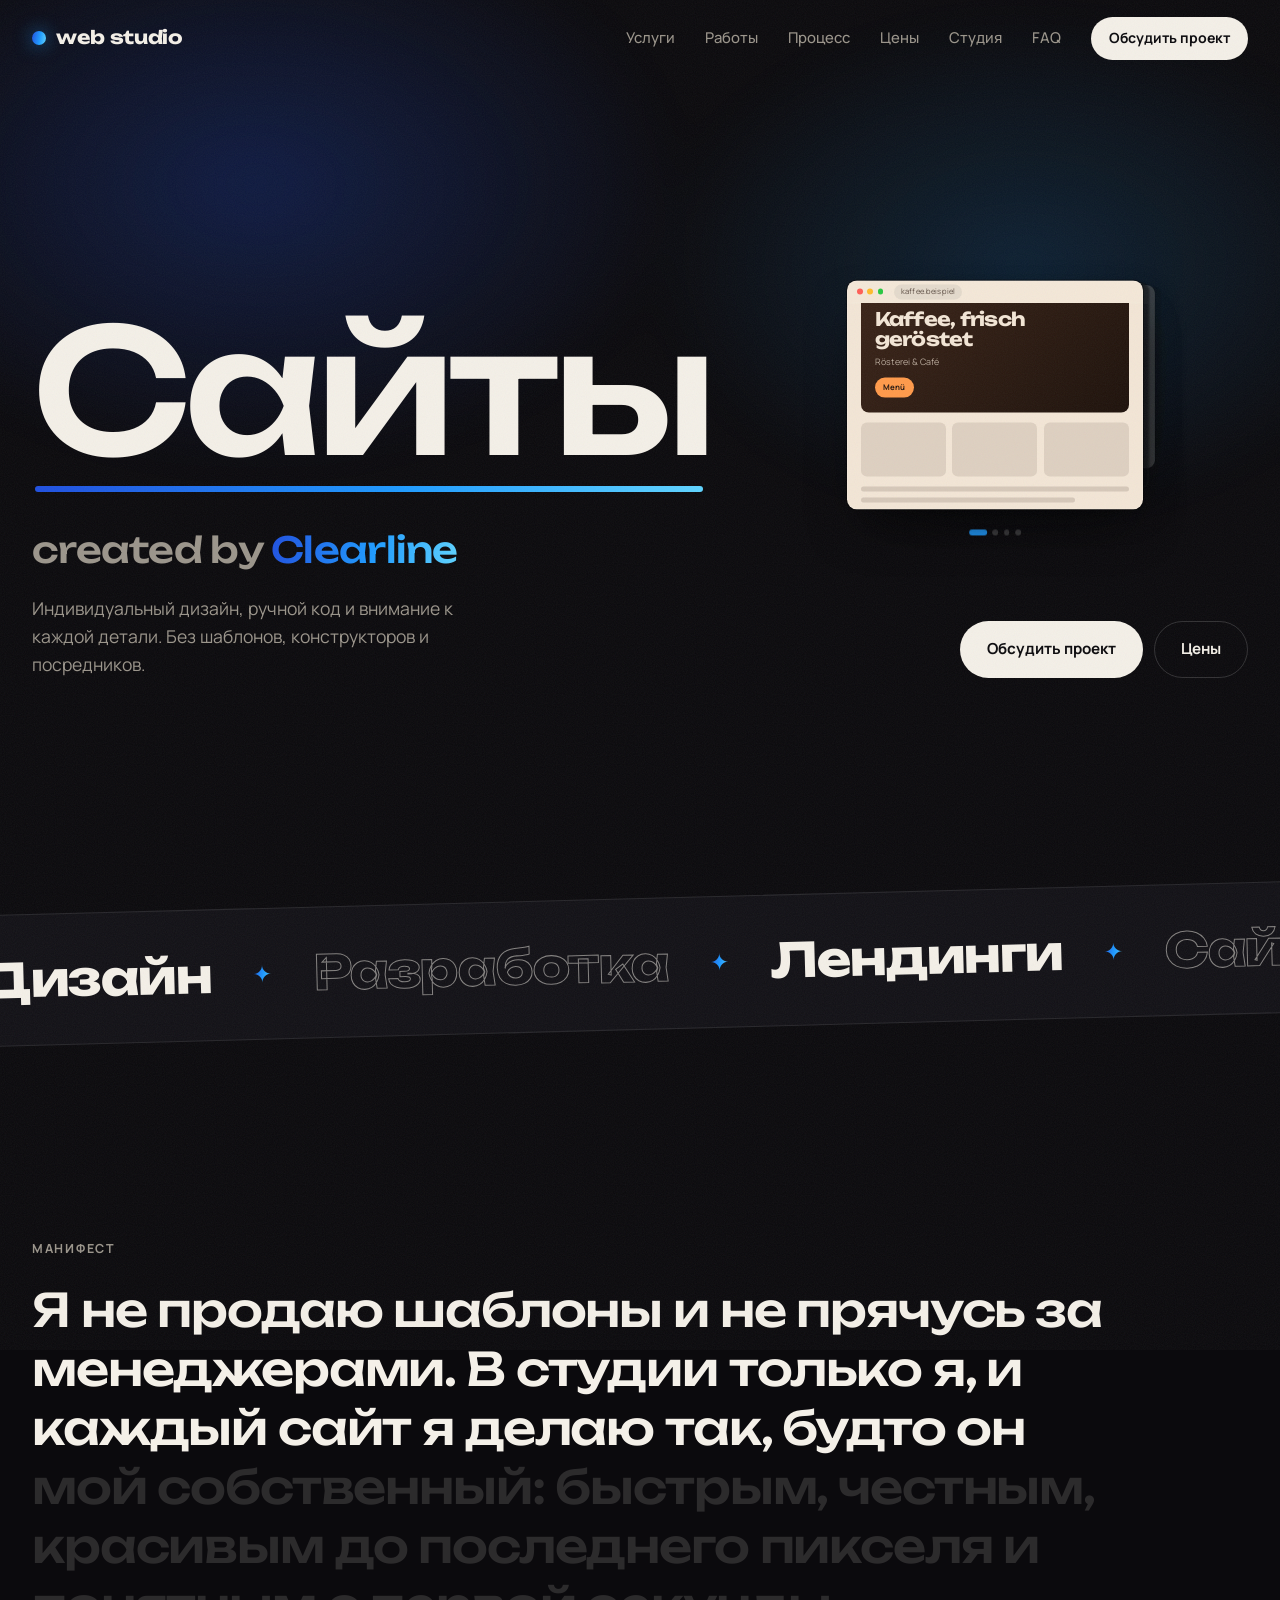
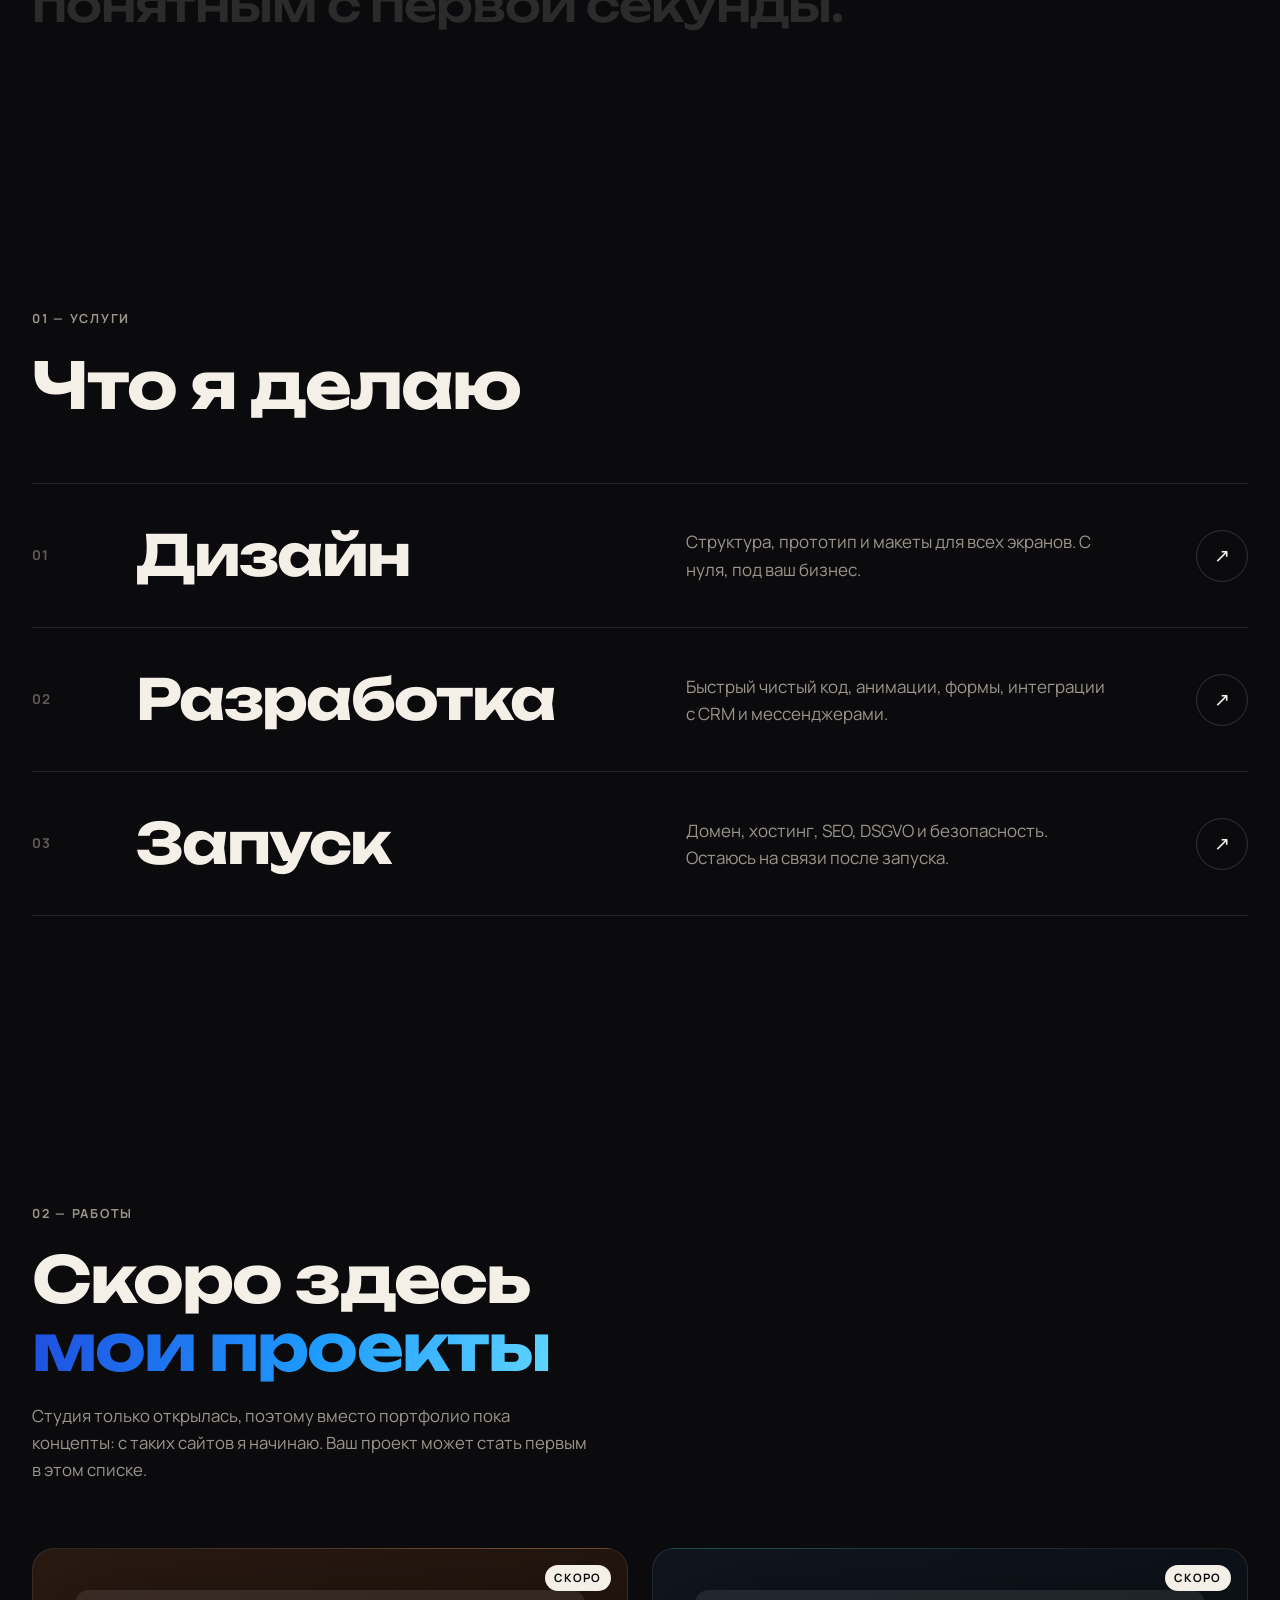
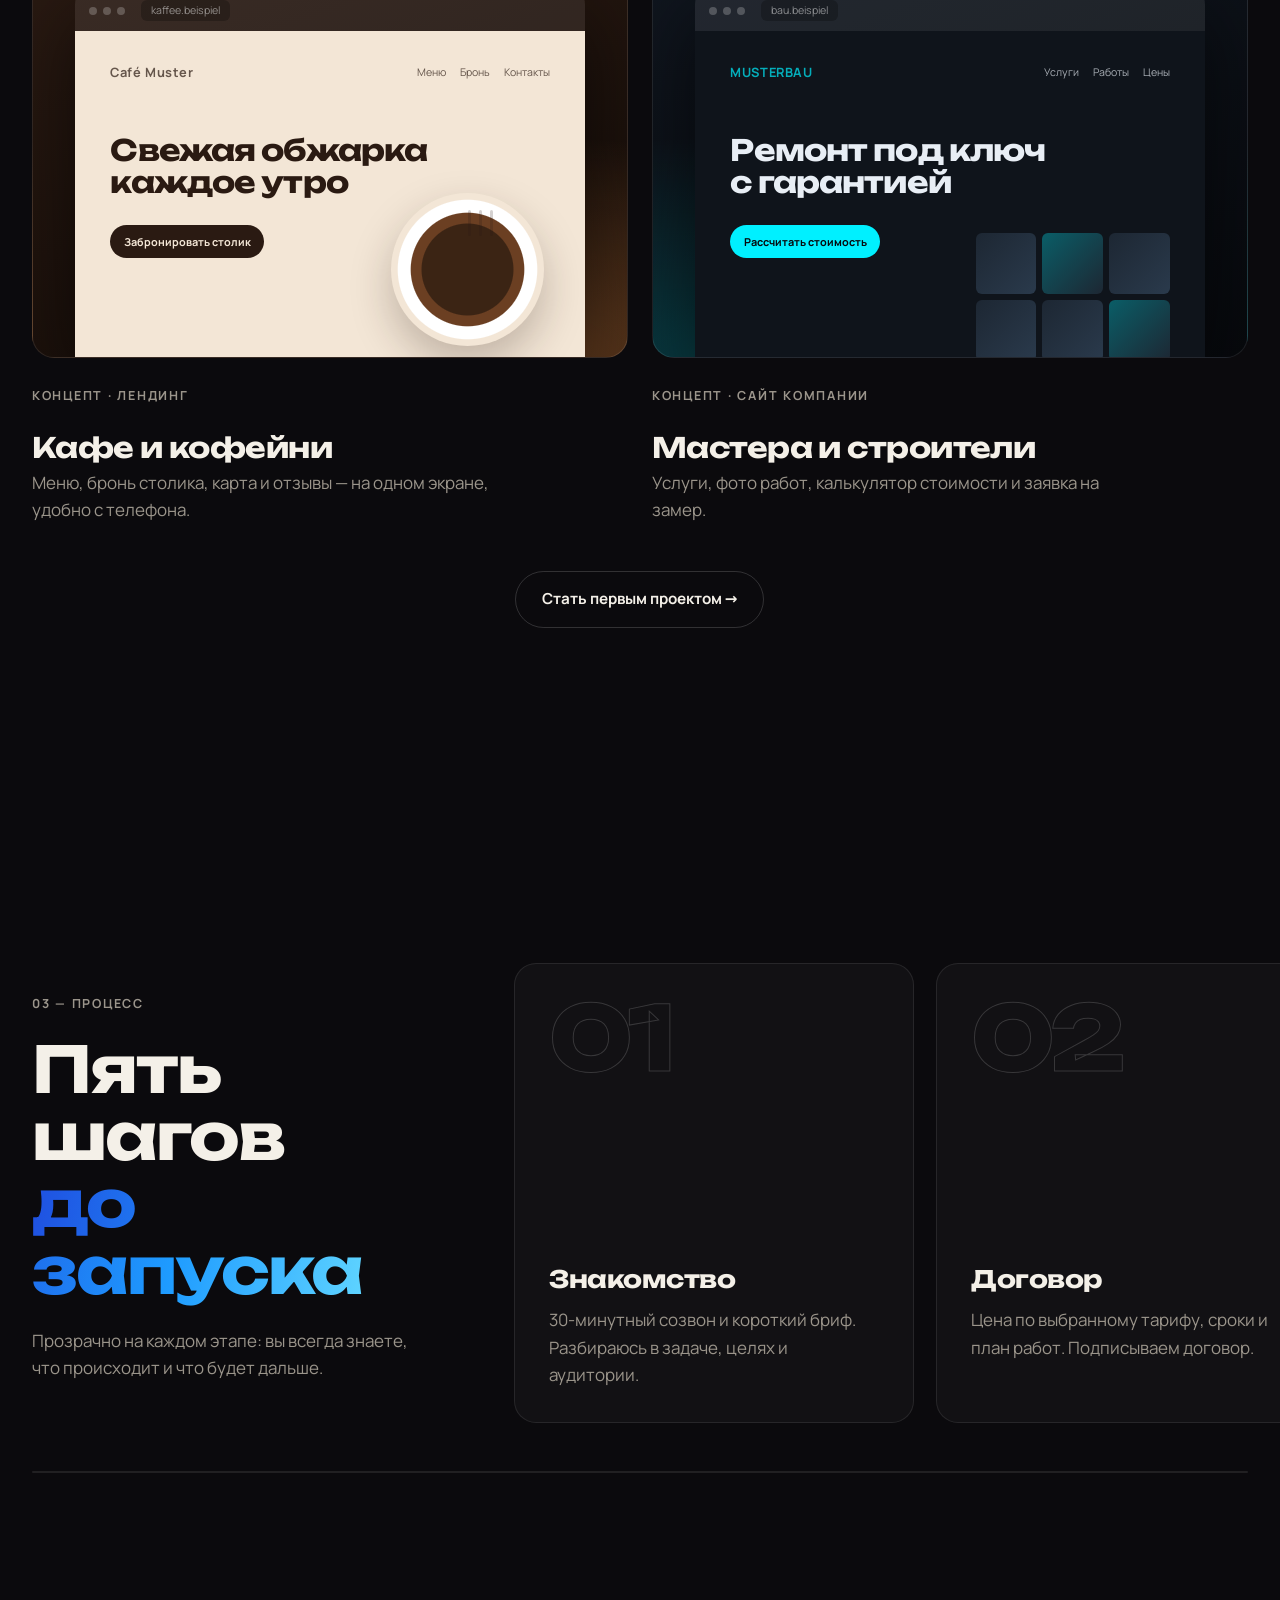
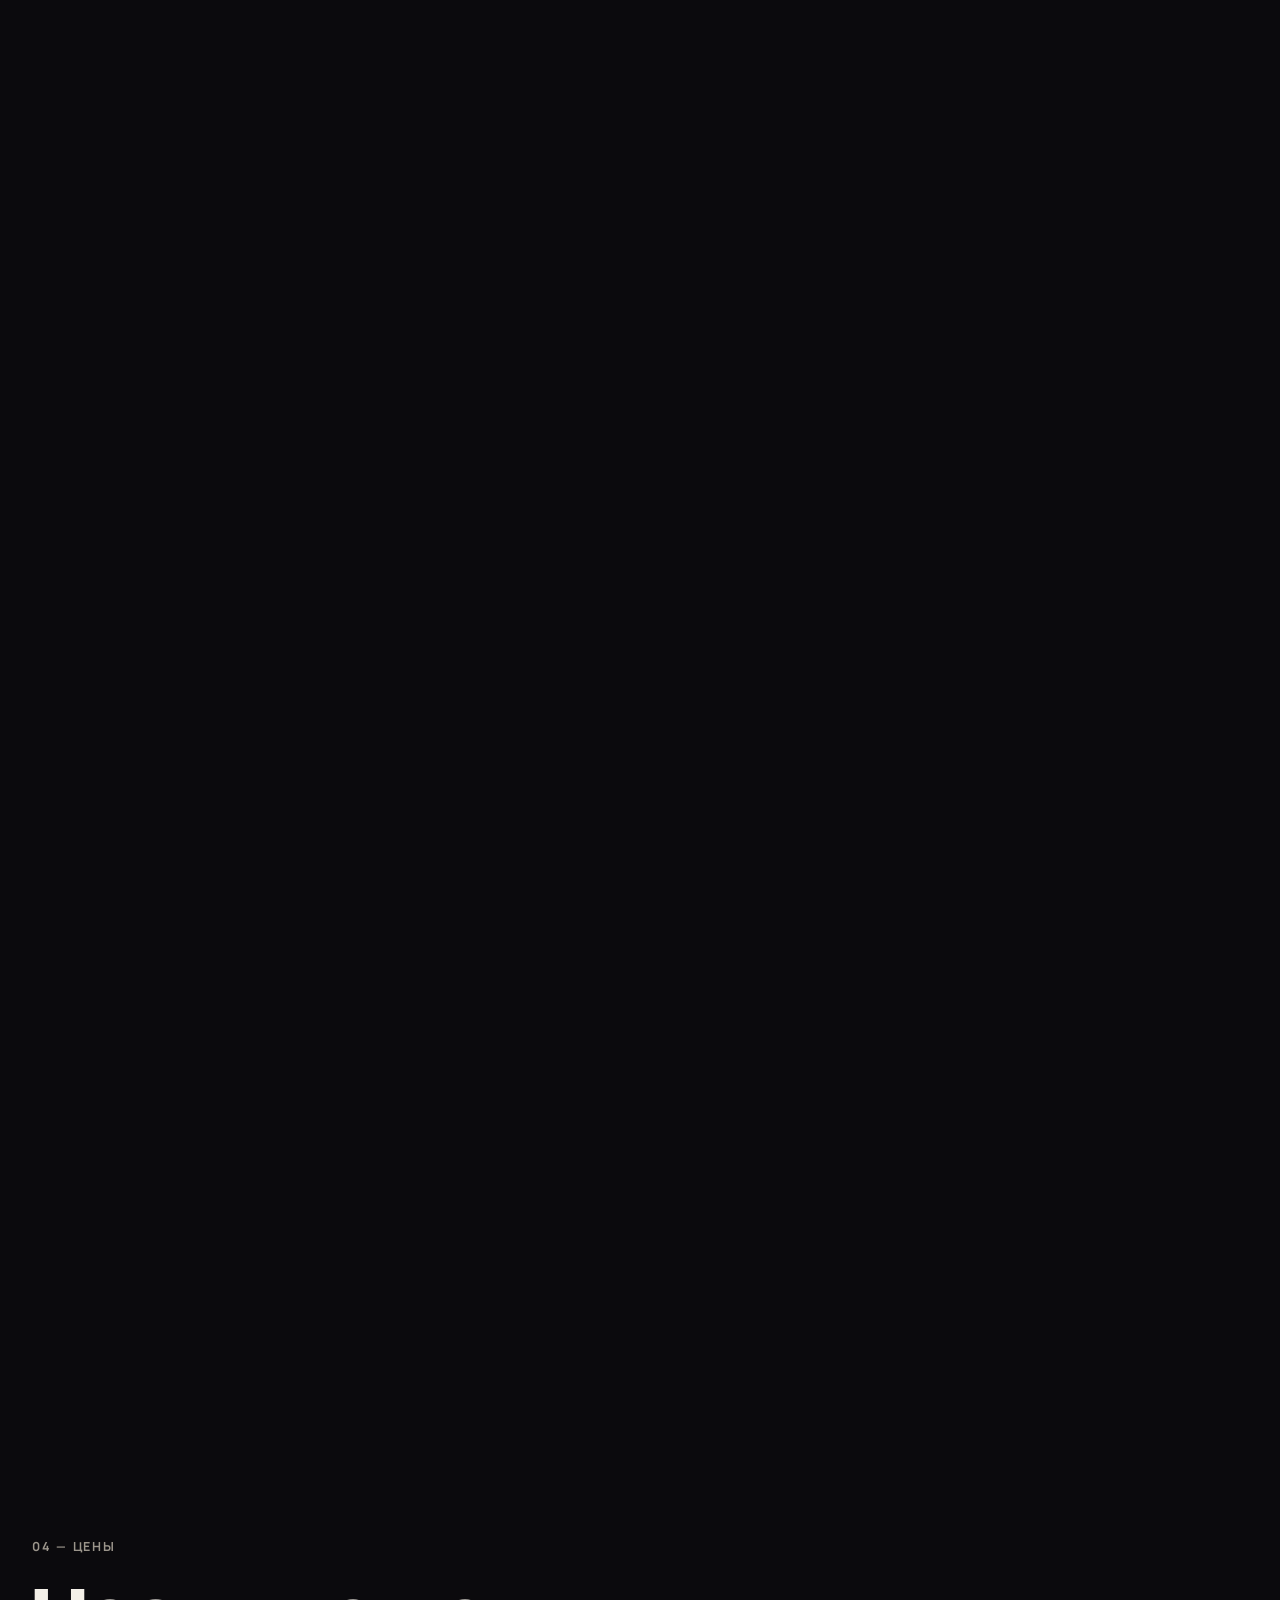
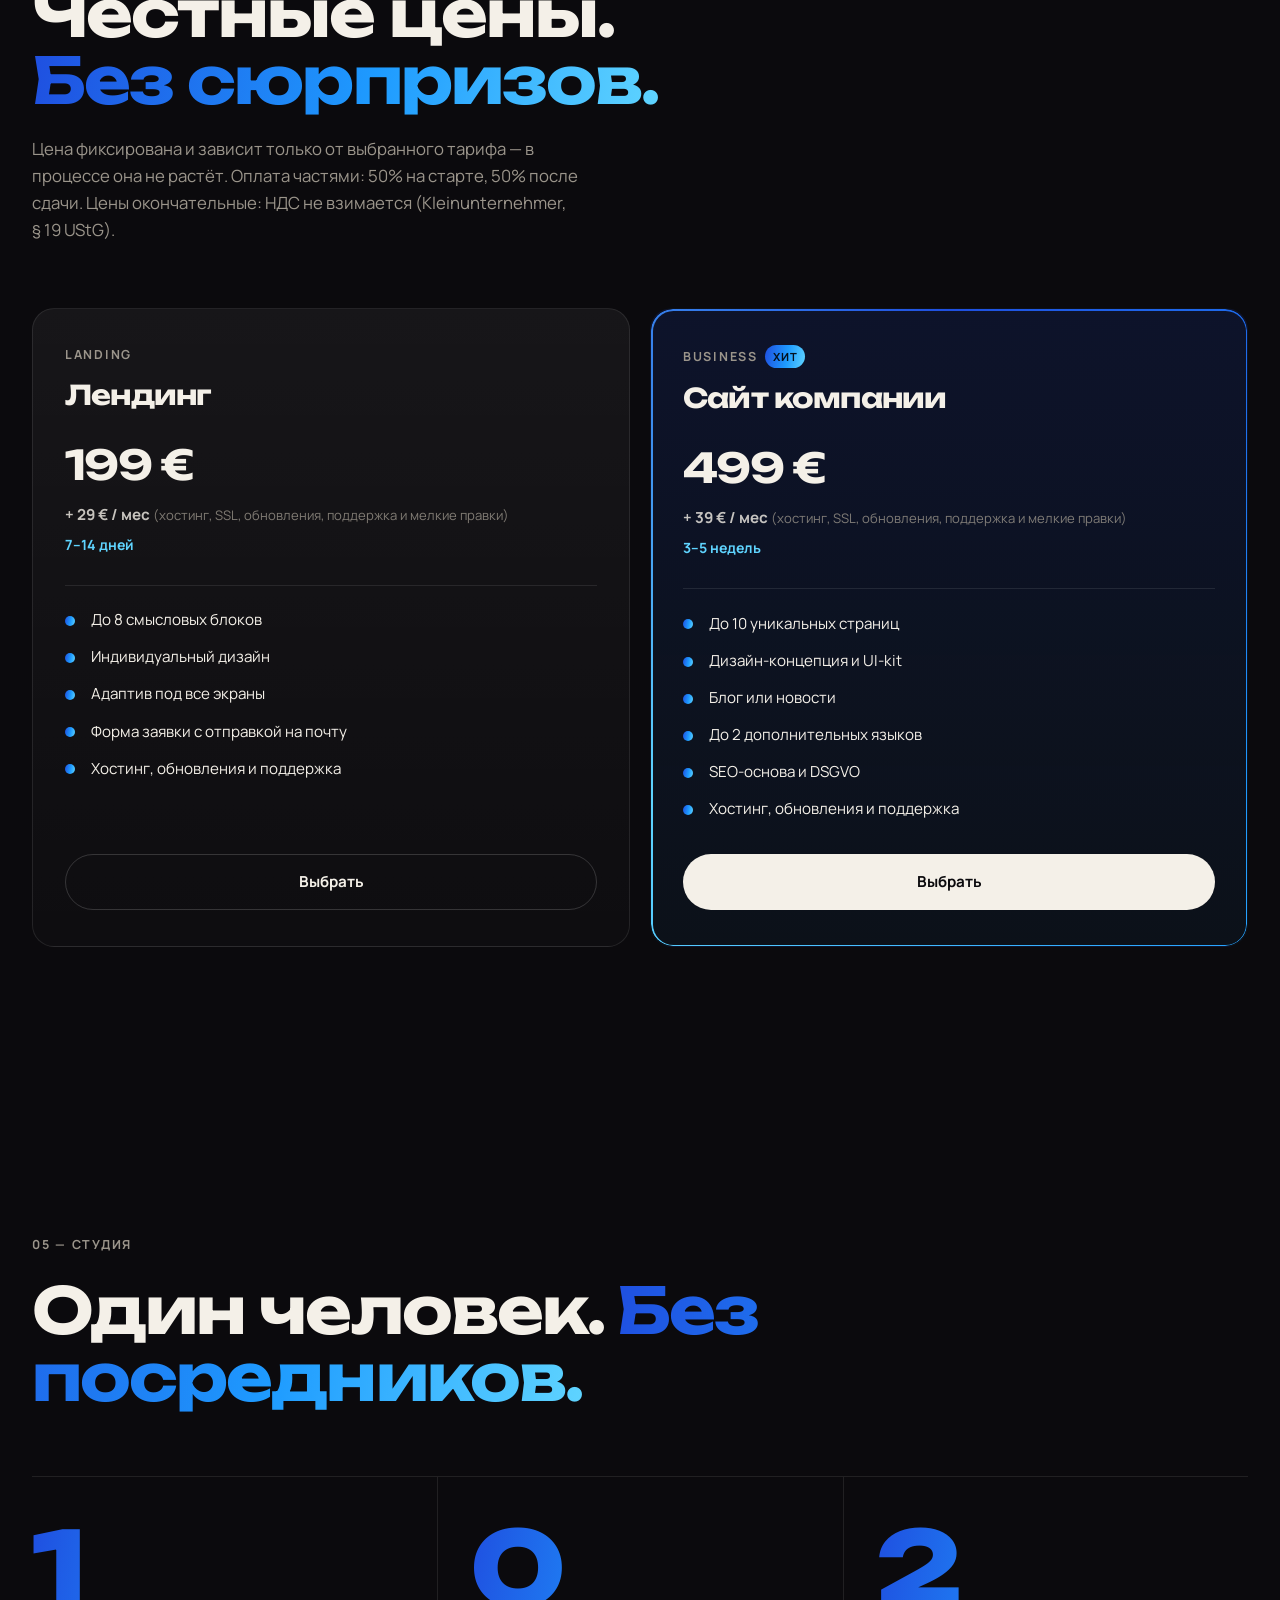
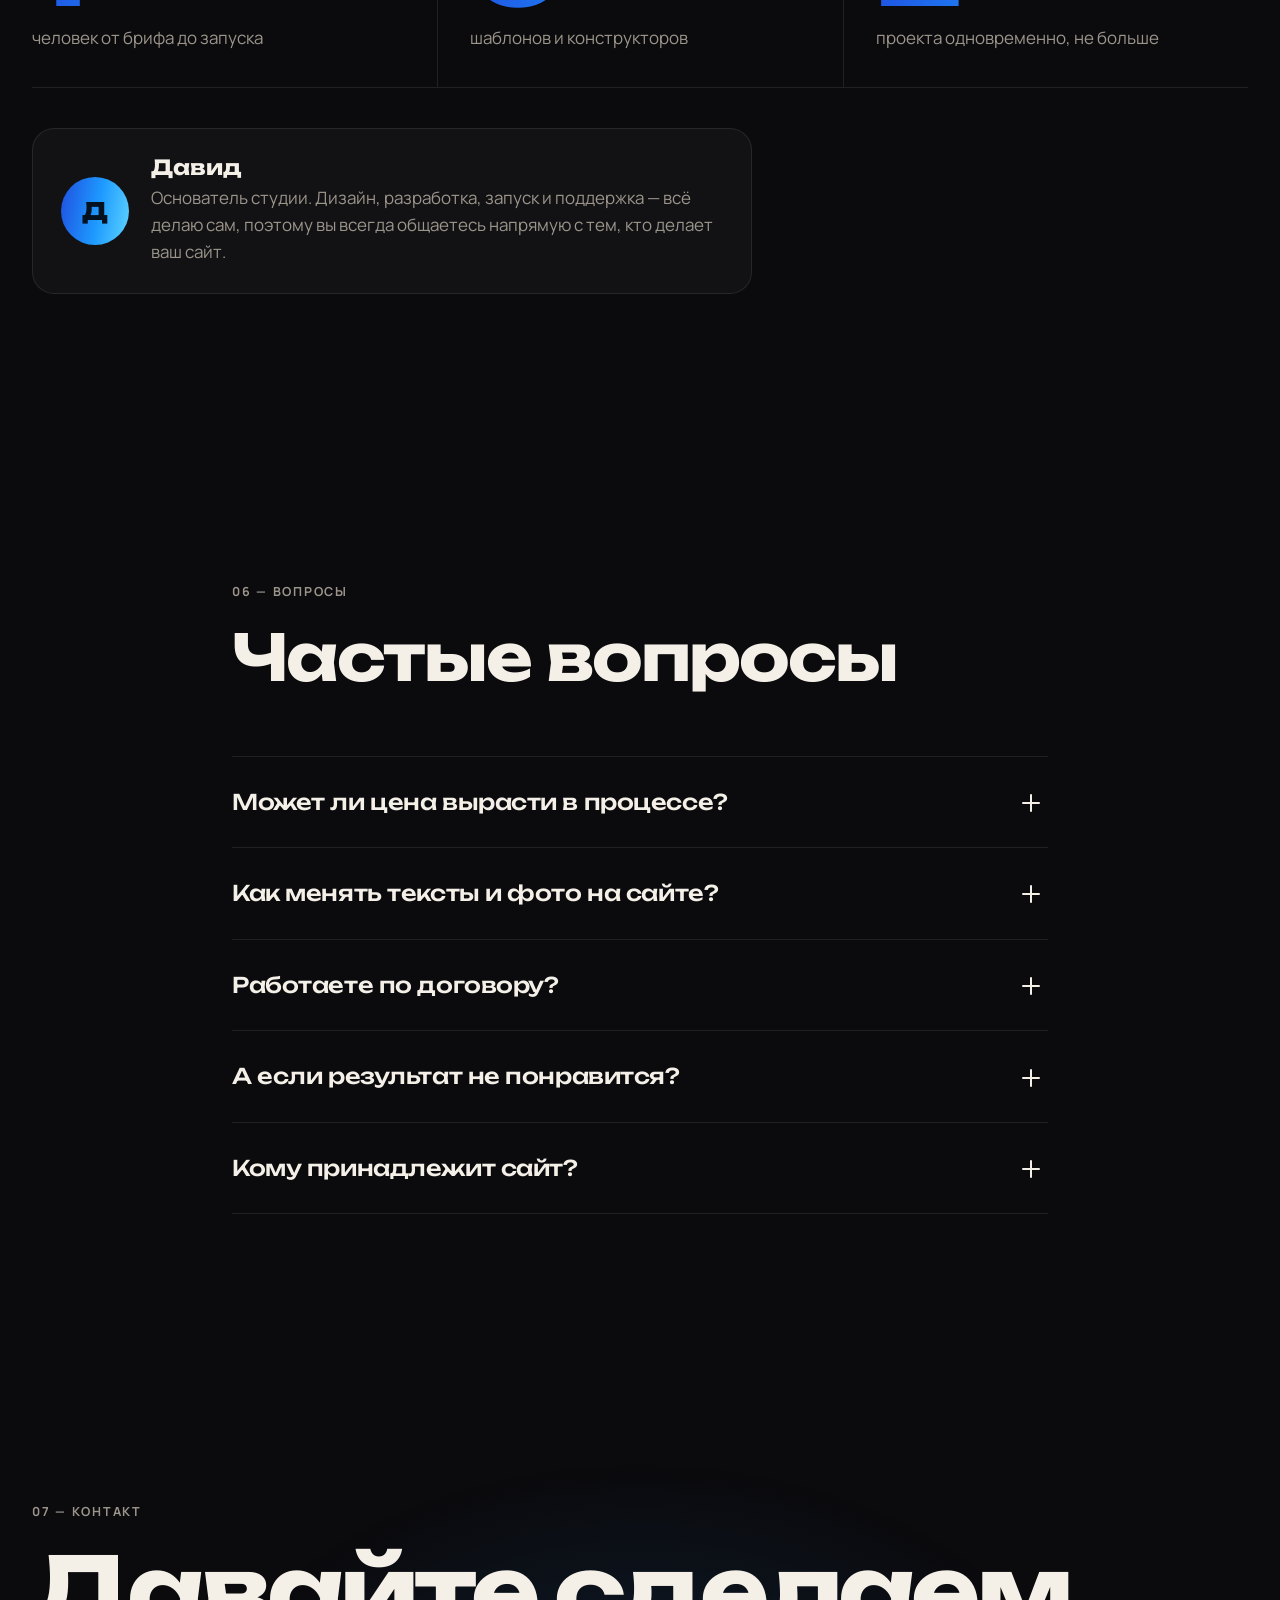
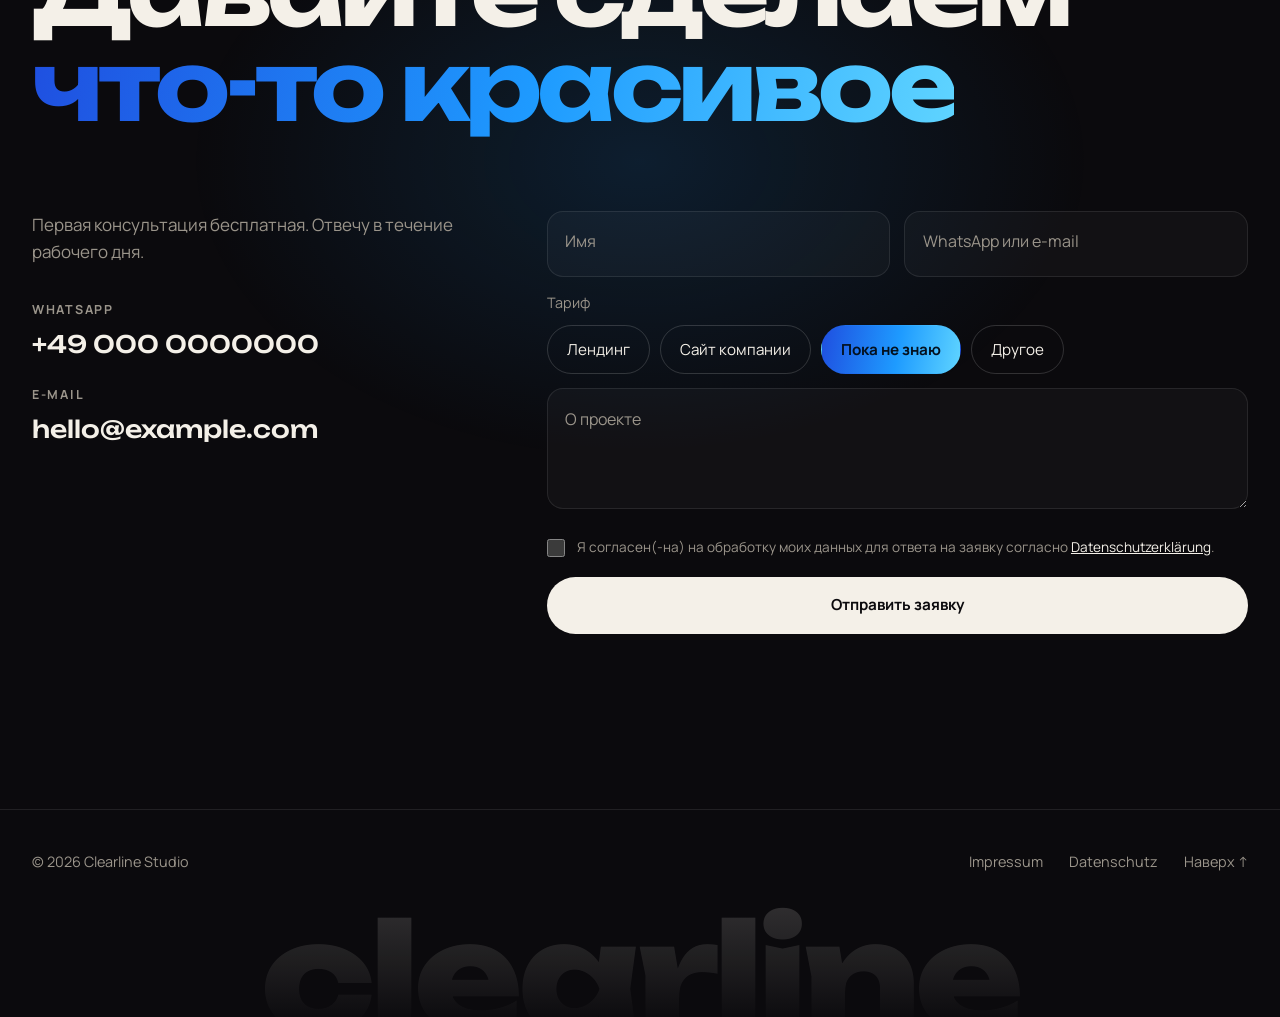
==== commit 7ca977ce: "Mock sites: placeholder .beispiel domains and Muster brand names Co-Authored-By: Claude Opus 5.5 <no" ====
--- a/index.html
+++ b/index.html
@@ -38,33 +38,33 @@
     <section class="hero" id="top">
       <div class="desk" aria-hidden="true">
         <div class="win win--cafe">
-          <div class="win__bar"><i></i><i></i><i></i><span>roestwerk.de</span></div>
+          <div class="win__bar"><i></i><i></i><i></i><span>kaffee.beispiel</span></div>
           <div class="win__view"><div class="win__page">
-            <div class="wp__nav"><b>Röstwerk</b><span></span><span></span><span></span></div>
+            <div class="wp__nav"><b>Café Muster</b><span></span><span></span><span></span></div>
             <div class="wp__hero"><p class="wp__title">Kaffee, frisch geröstet</p><p class="wp__sub">Rösterei &amp; Café</p><span class="wp__btn">Menü</span></div>
             <div class="wp__cards"><i></i><i></i><i></i></div><div class="wp__rows"><i></i><i></i><i></i><i></i></div>
           </div></div>
         </div>
         <div class="win win--build">
-          <div class="win__bar"><i></i><i></i><i></i><span>meister-bau.de</span></div>
+          <div class="win__bar"><i></i><i></i><i></i><span>bau.beispiel</span></div>
           <div class="win__view"><div class="win__page">
-            <div class="wp__nav"><b>MEISTER</b><span></span><span></span><span></span></div>
+            <div class="wp__nav"><b>MUSTERBAU</b><span></span><span></span><span></span></div>
             <div class="wp__hero"><p class="wp__title">Bauen mit Plan</p><p class="wp__sub">Sanierung · Ausbau</p><span class="wp__btn">Angebot</span></div>
             <div class="wp__gal"><i></i><i></i><i></i><i></i><i></i><i></i></div><div class="wp__rows"><i></i><i></i><i></i><i></i></div>
           </div></div>
         </div>
         <div class="win win--praxis">
-          <div class="win__bar"><i></i><i></i><i></i><span>praxis-lindenhof.de</span></div>
+          <div class="win__bar"><i></i><i></i><i></i><span>zahnarzt.beispiel</span></div>
           <div class="win__view"><div class="win__page">
-            <div class="wp__nav"><b>Lindenhof</b><span></span><span></span><span></span></div>
+            <div class="wp__nav"><b>Praxis Muster</b><span></span><span></span><span></span></div>
             <div class="wp__hero"><p class="wp__title">Ihre Zahnarztpraxis</p><p class="wp__sub">Termine online</p><span class="wp__btn">Termin</span></div>
             <div class="wp__cards"><i></i><i></i><i></i></div><div class="wp__rows"><i></i><i></i><i></i><i></i></div>
           </div></div>
         </div>
         <div class="win win--photo">
-          <div class="win__bar"><i></i><i></i><i></i><span>licht-atelier.de</span></div>
+          <div class="win__bar"><i></i><i></i><i></i><span>foto.beispiel</span></div>
           <div class="win__view"><div class="win__page">
-            <div class="wp__nav"><b>LICHT</b><span></span><span></span><span></span></div>
+            <div class="wp__nav"><b>FOTO MUSTER</b><span></span><span></span><span></span></div>
             <div class="wp__hero"><p class="wp__title">Fotografie</p><p class="wp__sub">Hochzeit · Portrait</p><span class="wp__btn">Galerie</span></div>
             <div class="wp__gal"><i></i><i></i><i></i><i></i><i></i><i></i></div><div class="wp__rows"><i></i><i></i><i></i><i></i></div>
           </div></div>
@@ -150,9 +150,9 @@
           <article class="work__card reveal">
             <div class="work__shot work__shot--cafe" aria-hidden="true">
               <div class="mock">
-                <div class="mock__bar"><i></i><i></i><i></i><span>кофейня.de</span></div>
+                <div class="mock__bar"><i></i><i></i><i></i><span>kaffee.beispiel</span></div>
                 <div class="mock__body">
-                  <div class="mock__nav"><b>Röstwerk</b><span>Меню</span><span>Бронь</span><span>Контакты</span></div>
+                  <div class="mock__nav"><b>Café Muster</b><span>Меню</span><span>Бронь</span><span>Контакты</span></div>
                   <p class="mock__title">Свежая обжарка<br>каждое утро</p>
                   <p class="mock__btn">Забронировать столик</p>
                   <div class="mock__cup"></div>
@@ -171,9 +171,9 @@
           <article class="work__card reveal">
             <div class="work__shot work__shot--build" aria-hidden="true">
               <div class="mock">
-                <div class="mock__bar"><i></i><i></i><i></i><span>meister-bau.de</span></div>
+                <div class="mock__bar"><i></i><i></i><i></i><span>bau.beispiel</span></div>
                 <div class="mock__body">
-                  <div class="mock__nav"><b>MEISTER</b><span>Услуги</span><span>Работы</span><span>Цены</span></div>
+                  <div class="mock__nav"><b>MUSTERBAU</b><span>Услуги</span><span>Работы</span><span>Цены</span></div>
                   <p class="mock__title">Ремонт под ключ<br>с гарантией</p>
                   <p class="mock__btn">Рассчитать стоимость</p>
                   <div class="mock__grid"><i></i><i></i><i></i><i></i><i></i><i></i></div>
--- a/styles.css
+++ b/styles.css
@@ -155,8 +155,8 @@
 }
 /* «Рабочие столы»: окна разных сайтов листаются, как в обзоре окон на Linux. Чисто декоративно */
 .desk {
-  --dw: min(22vw, 340px);
-  position: absolute; z-index: 1; top: 50%; right: max(72px, calc((100vw - 1216px) / 2));
+  --dw: min(23.1vw, 357px);
+  position: absolute; z-index: 1; top: 50%; right: calc(max(72px, calc((100vw - 1216px) / 2)) + 70px);
   width: var(--dw); aspect-ratio: 4 / 3.1; translate: 0 -74%;
   font-size: calc(var(--dw) / 30);
   pointer-events: none; user-select: none;
@@ -219,7 +219,7 @@
 .win--photo .wp__btn { border: 1px solid #eee; }
 .win--photo .wp__gal i { background: linear-gradient(160deg, #5b5b5b, #222); }
 .win--photo .wp__gal i:nth-child(odd) { background: linear-gradient(160deg, #8a7a66, #2a241e); }
-@media (max-height: 560px) { .desk { display: none; } }
+@media (max-height: 560px), (max-width: 760px) and (max-height: 780px) { .desk { display: none; } }
 /* Переключатель рабочих столов */
 .desk__dots { position: absolute; left: 50%; bottom: -2.6em; translate: -50% 0; display: flex; gap: .6em; }
 .desk__dots i { width: .55em; height: .55em; border-radius: 99px; background: rgba(255,255,255,.2); transition: width .5s var(--ease), background-color .5s; }
@@ -593,7 +593,7 @@
 
 /* ---------- Адаптив ---------- */
 @media (max-width: 1000px) {
-  .desk { --dw: min(42vw, 330px); top: 130px; right: 70px; translate: 0 0; }
+  .desk { --dw: min(44vw, 347px); top: 128px; right: 70px; translate: 0 0; }
   .plans { grid-template-columns: 1fr; max-width: 560px; margin: 0 auto; }
   .work { grid-template-columns: 1fr; max-width: 640px; margin: 0 auto; }
   .svc__row { grid-template-columns: 60px 1fr 52px; }
@@ -605,7 +605,7 @@
 }
 
 @media (max-width: 760px) {
-  .desk { --dw: min(60vw, 270px); top: 128px; right: 64px; }
+  .desk { --dw: min(63vw, 284px); top: 140px; right: 64px; }
   .mock__grid { display: none; }
   body { font-size: 16px; }
   .container, .hscroll__track { padding: 0 18px; }
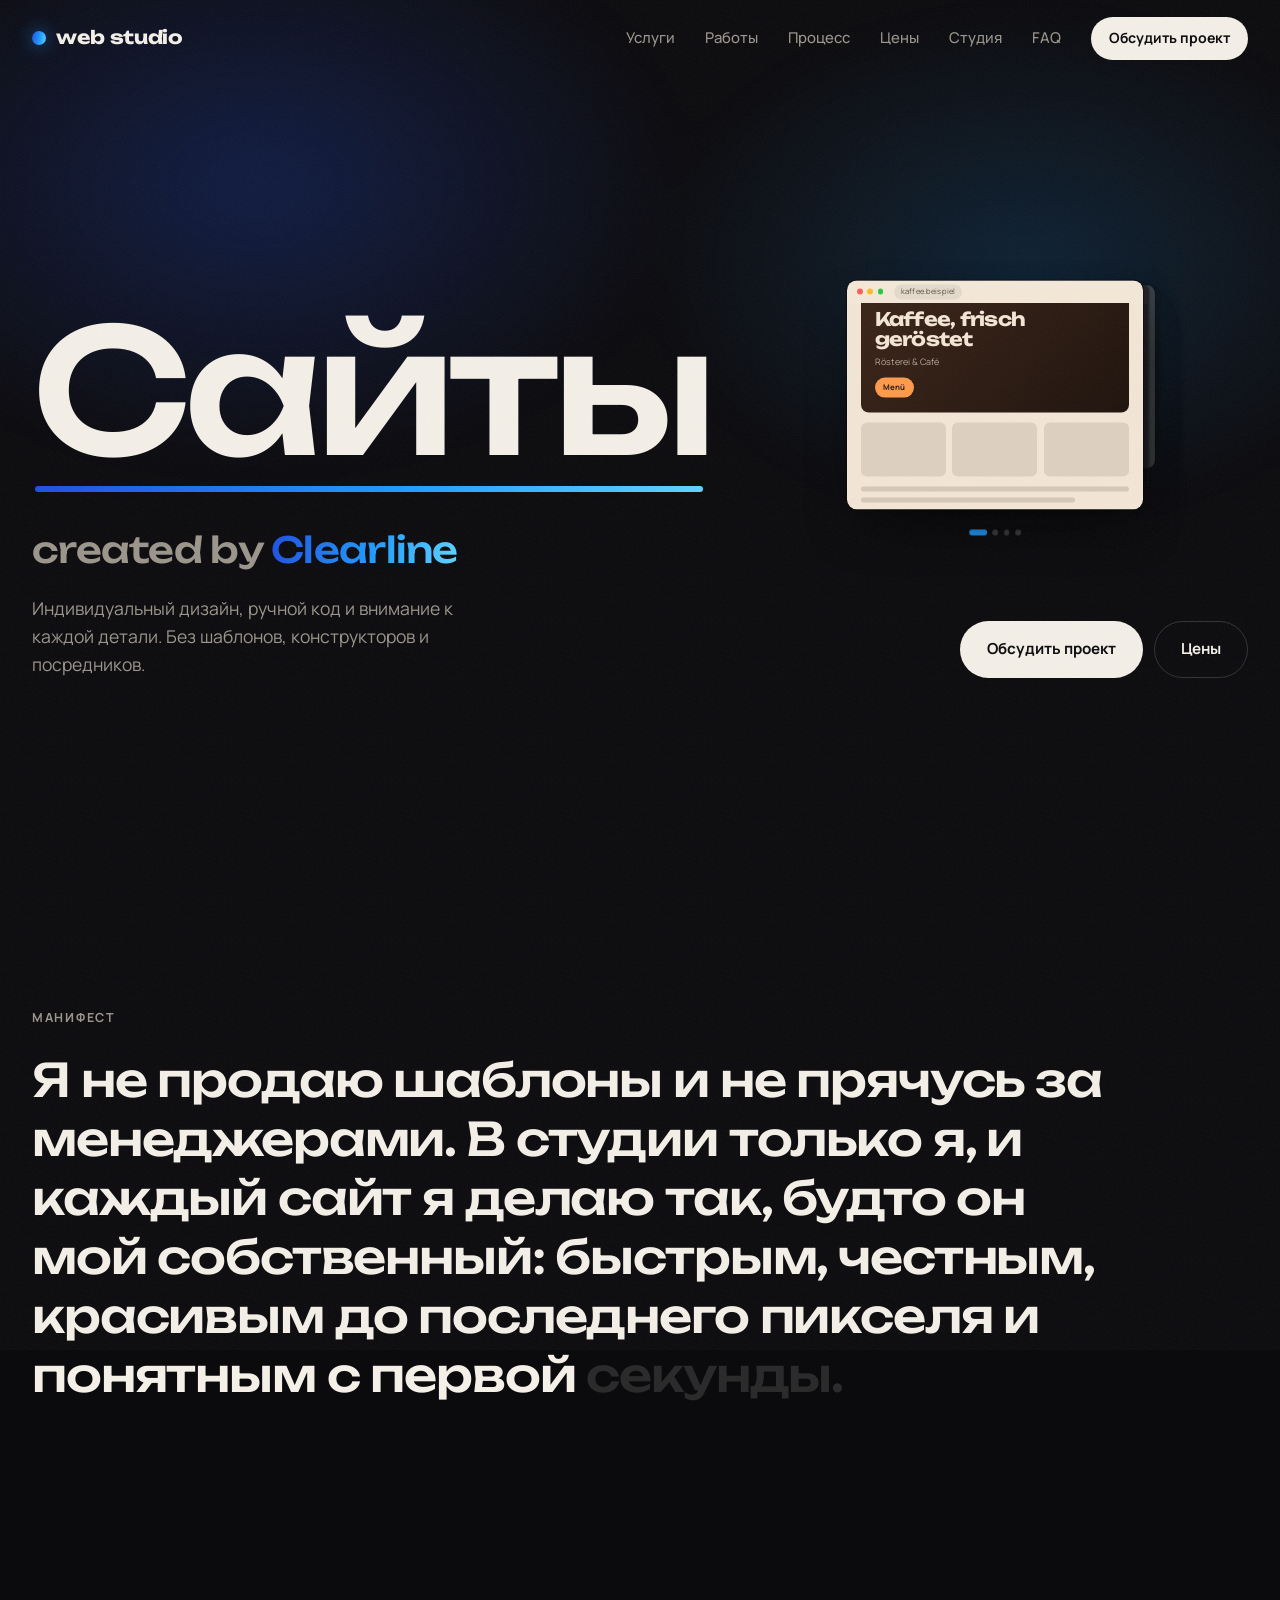
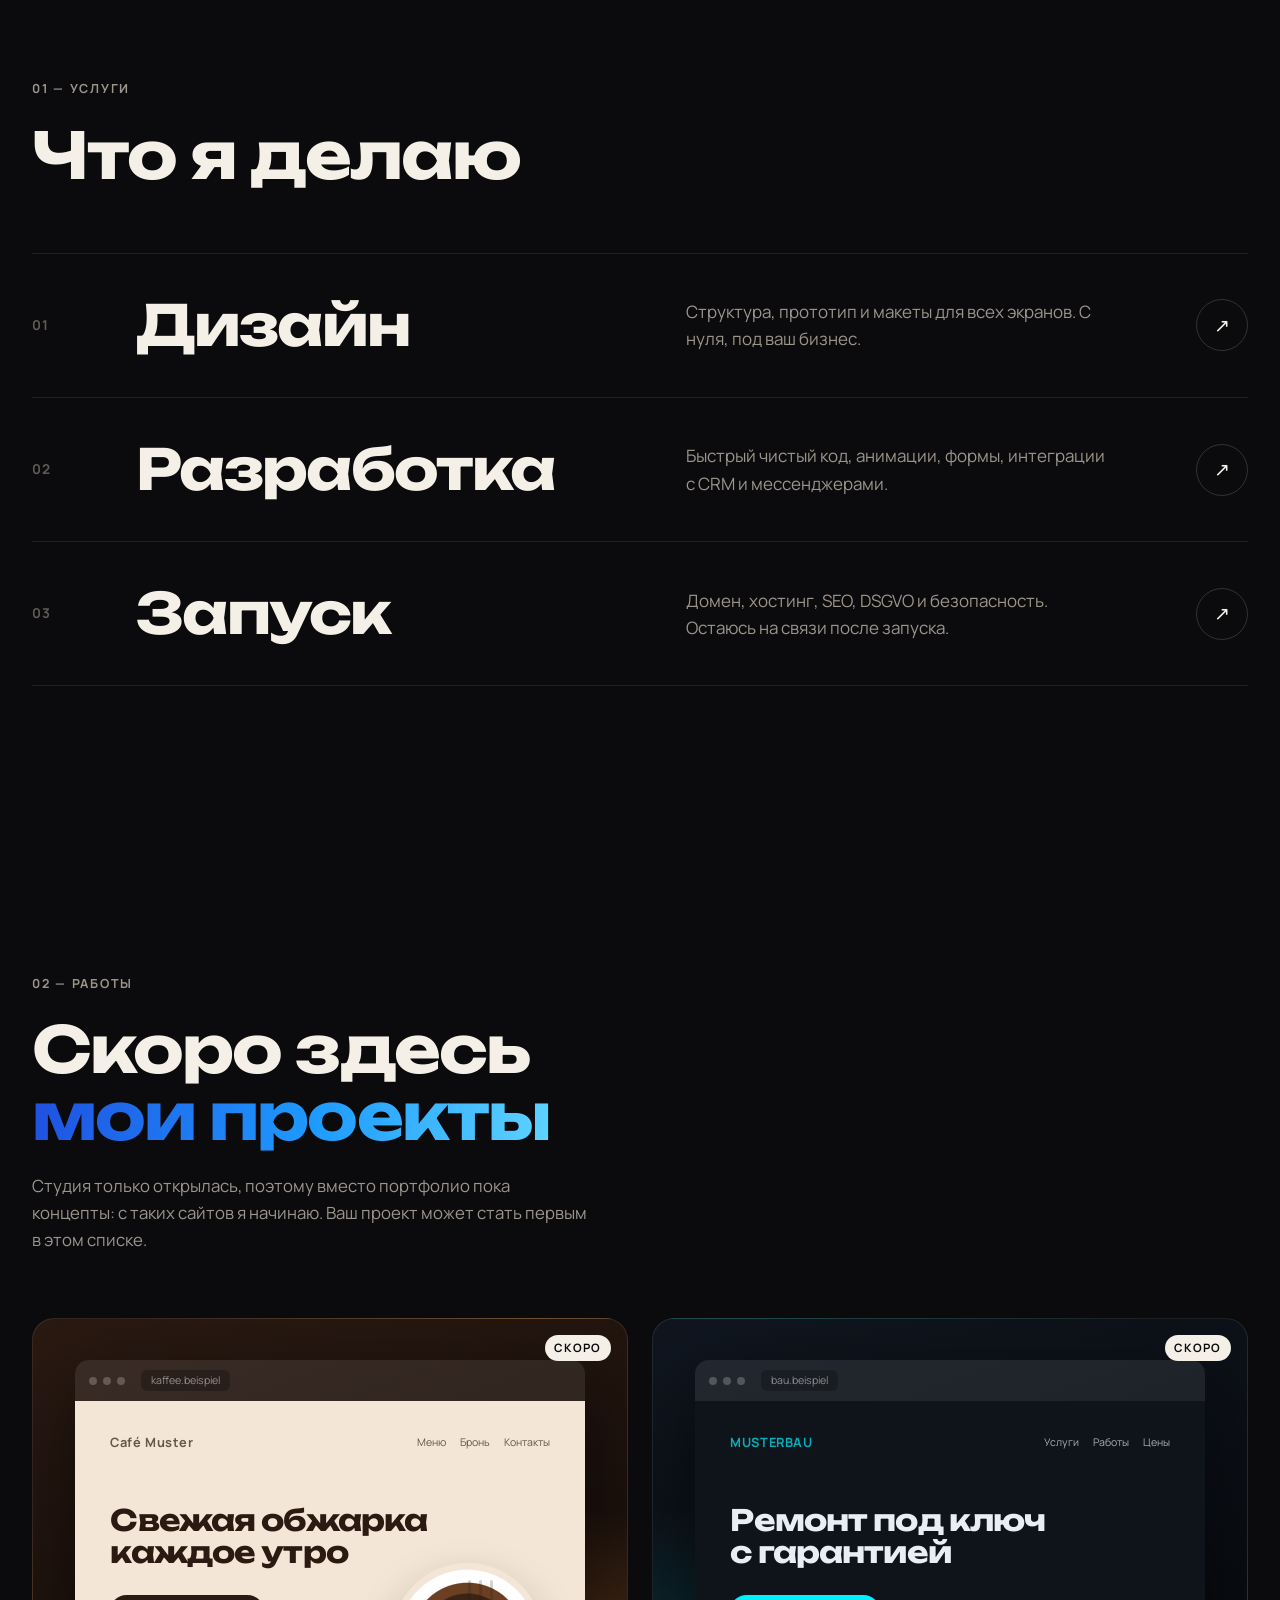
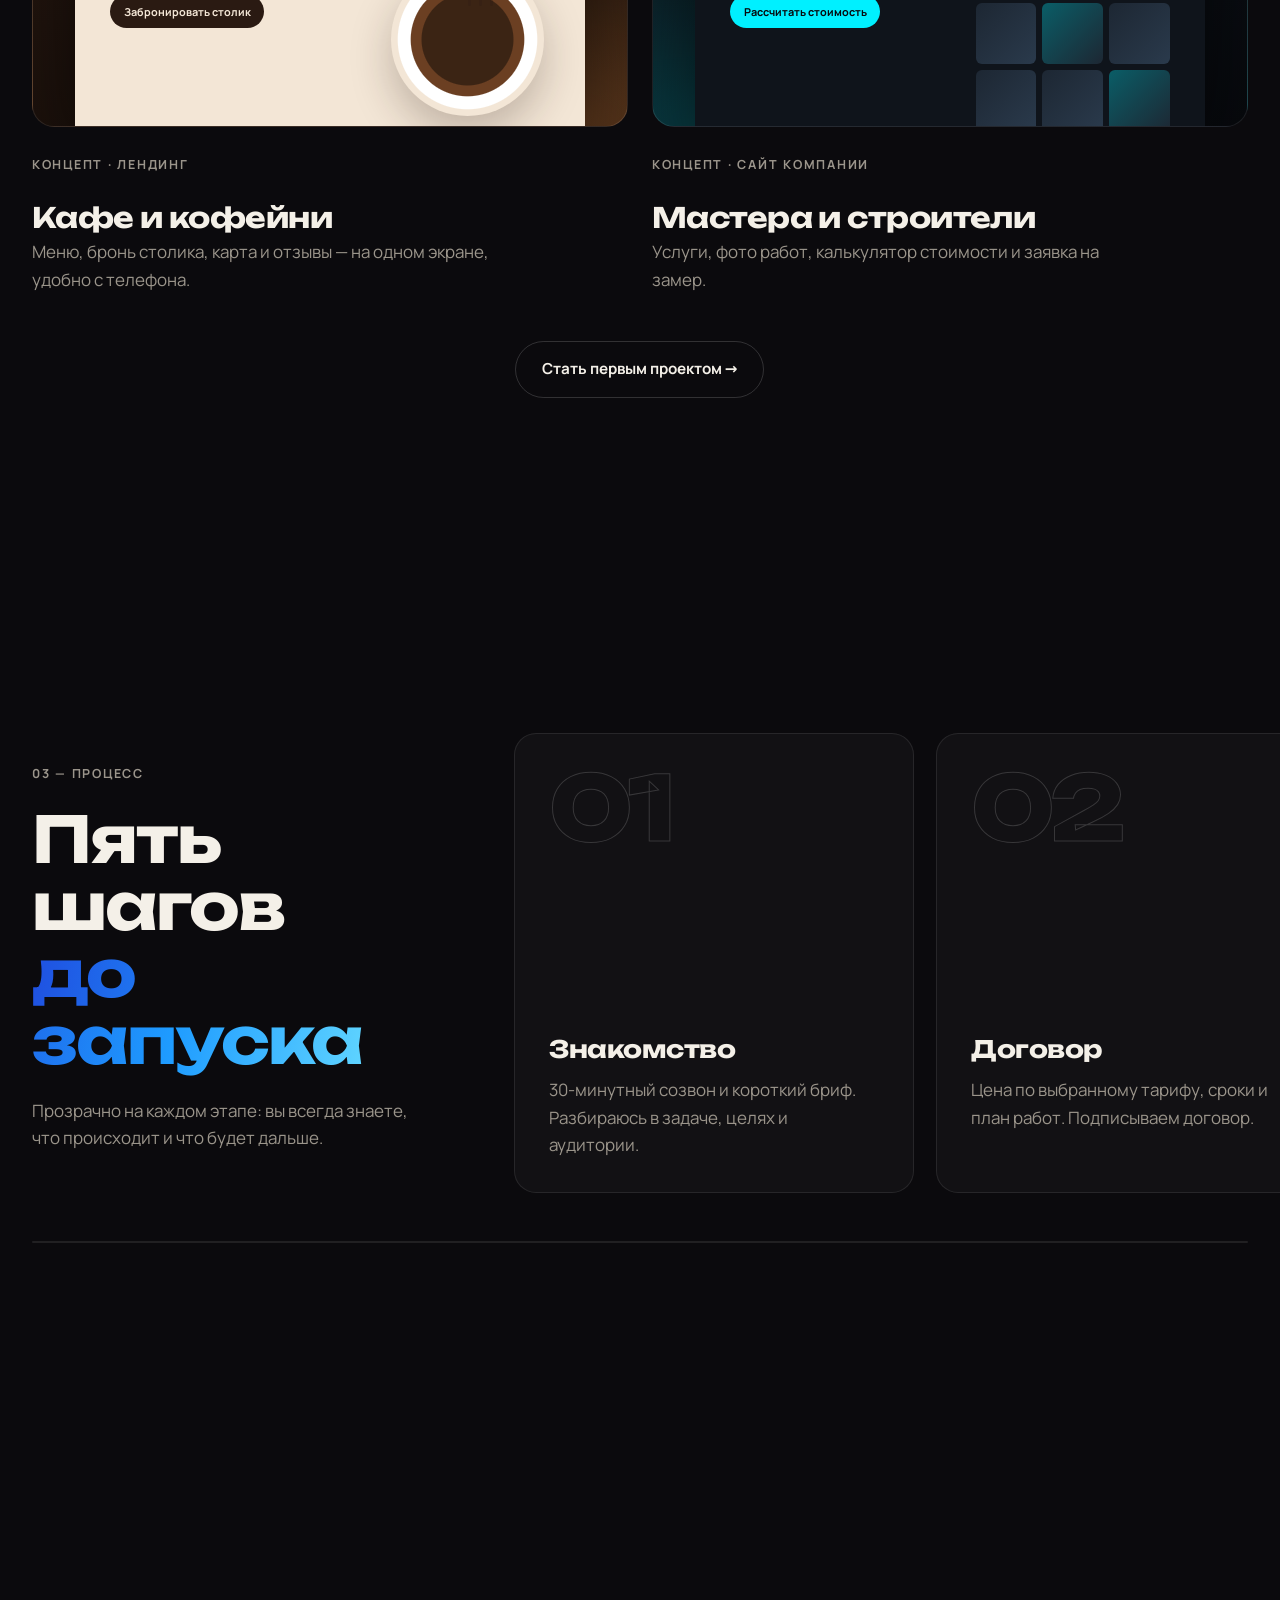
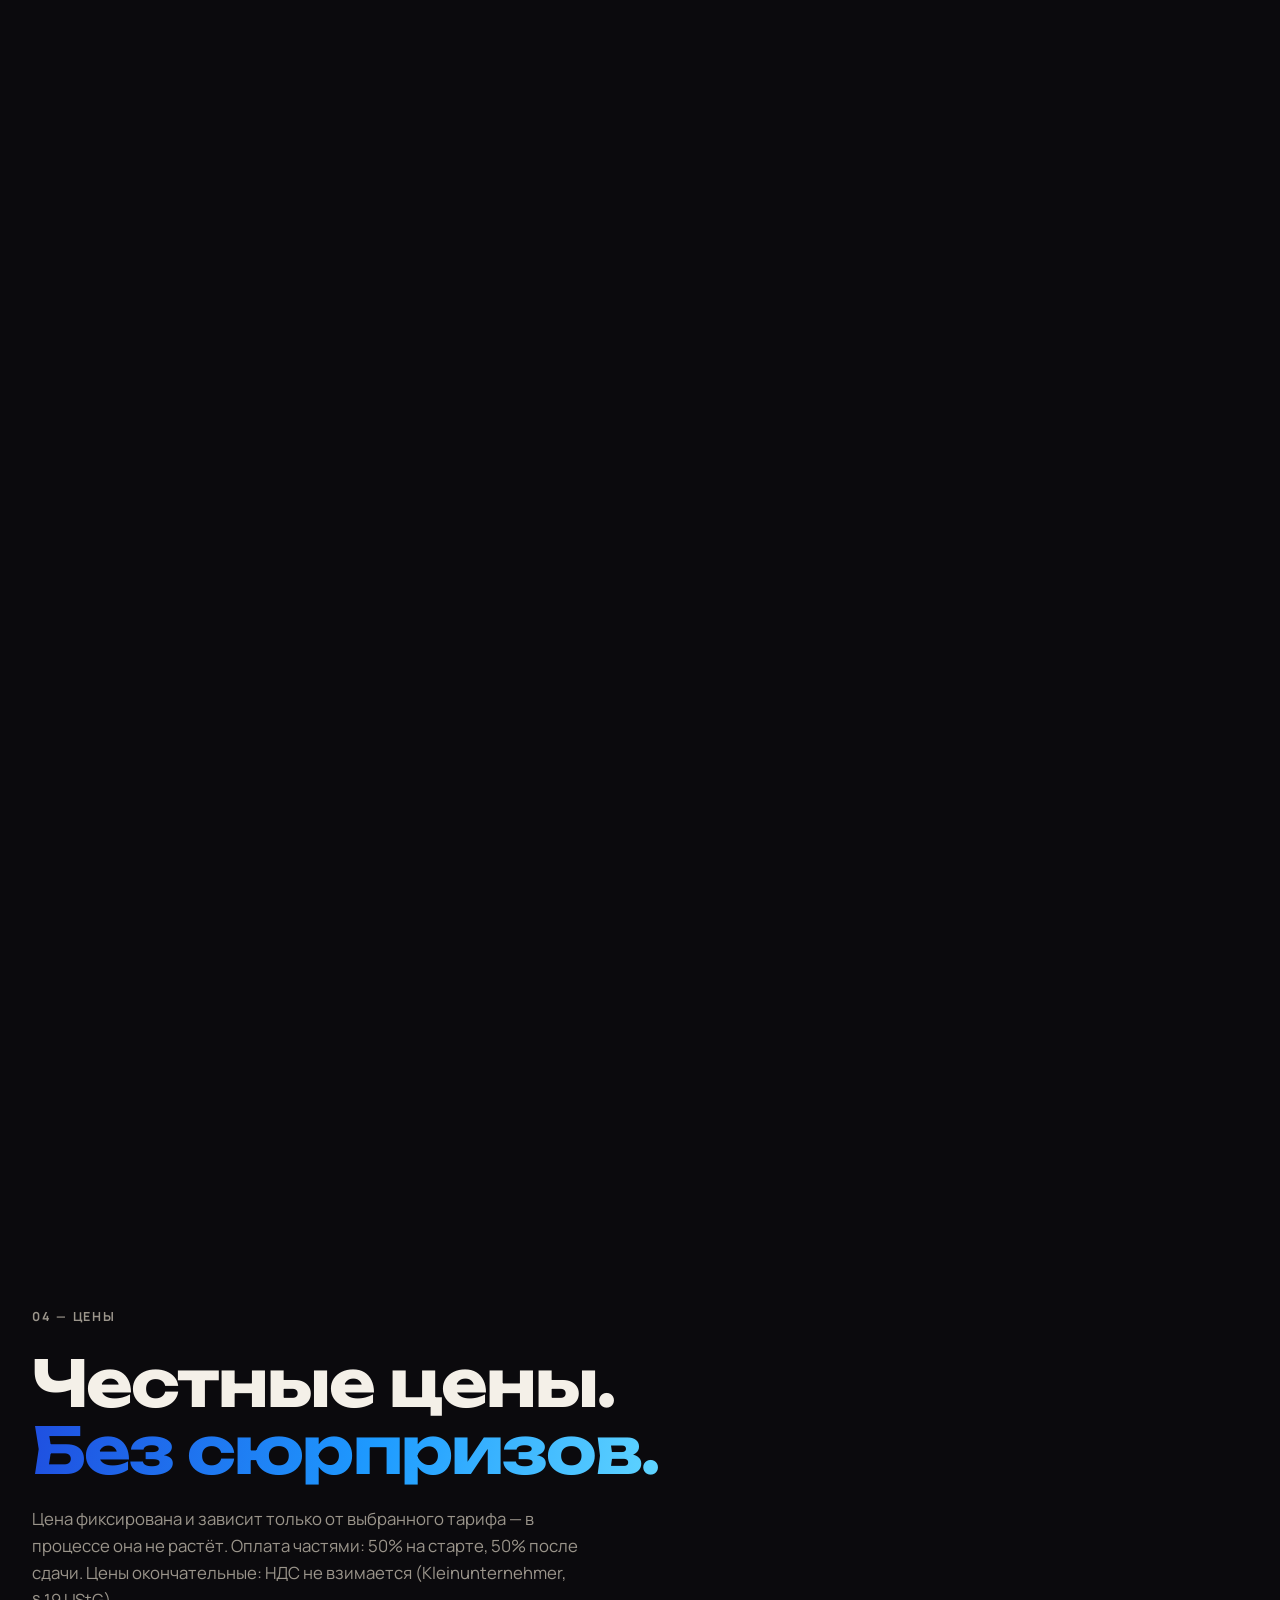
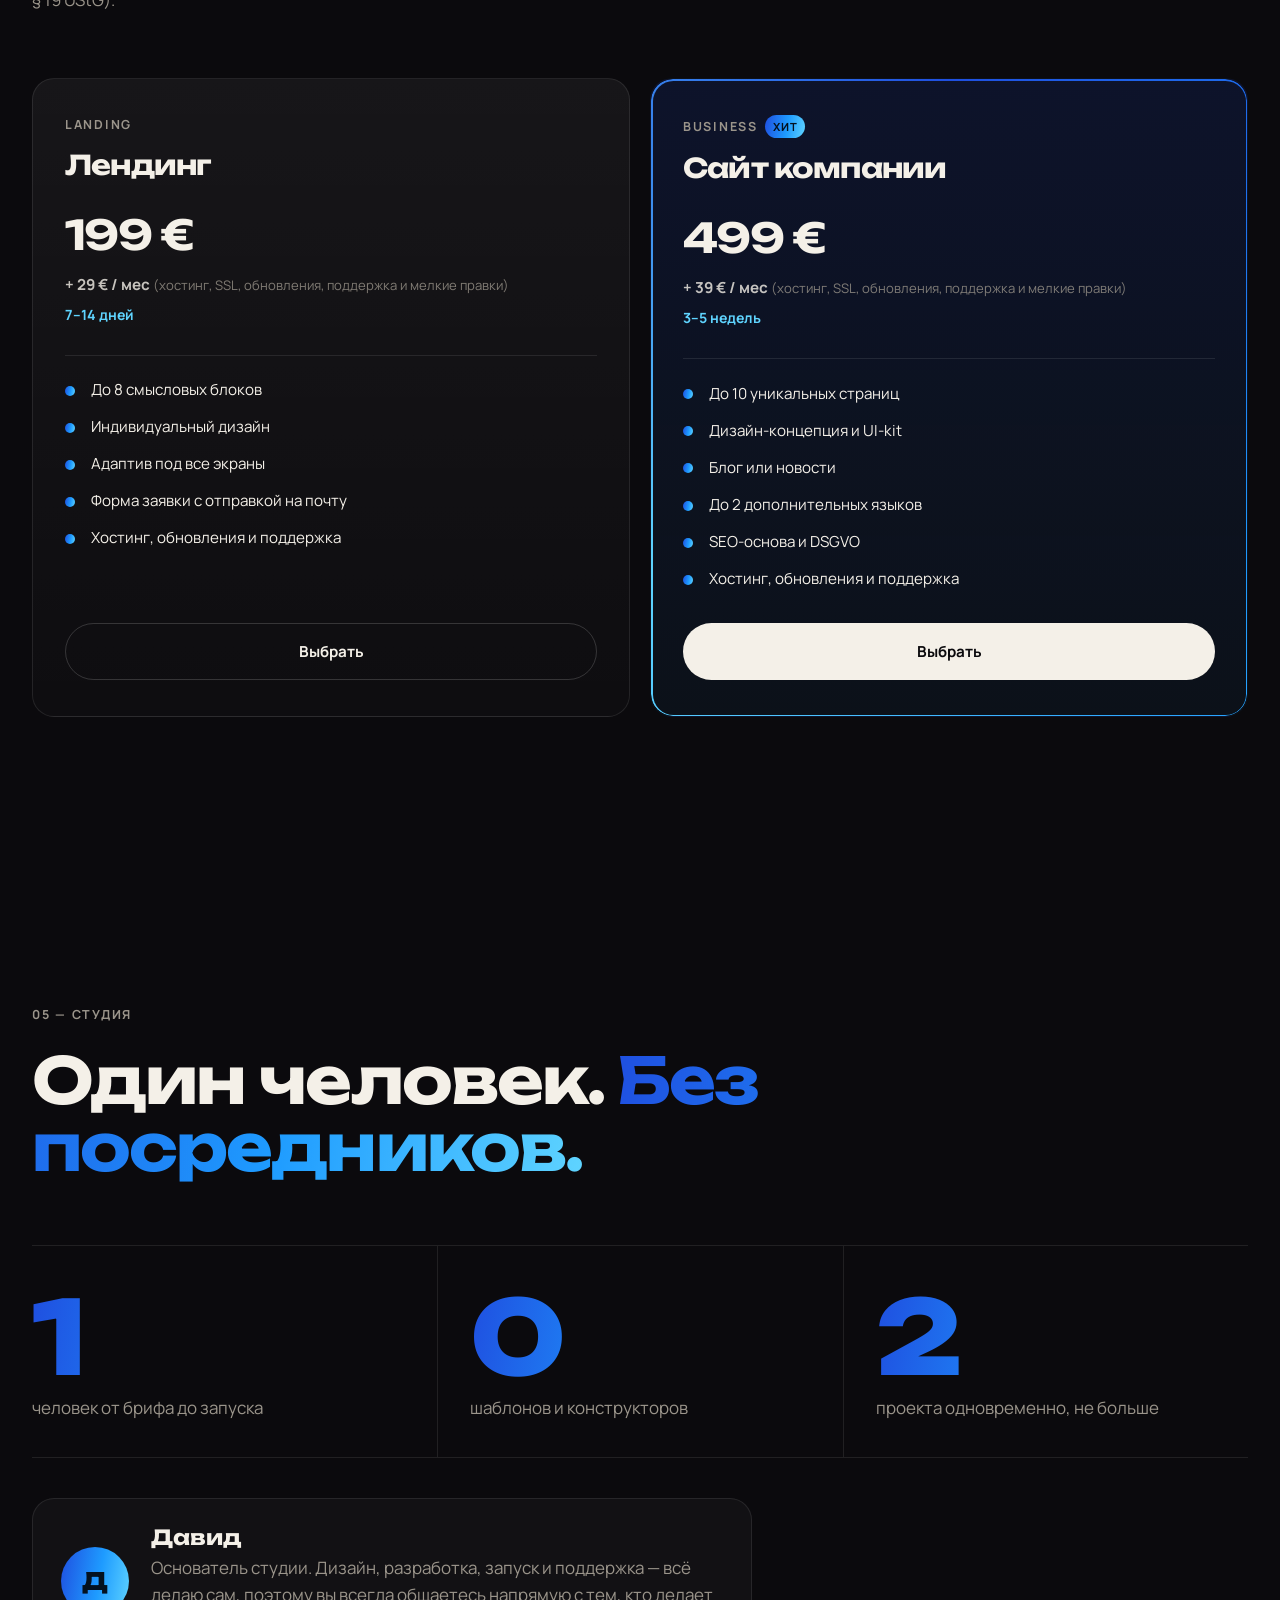
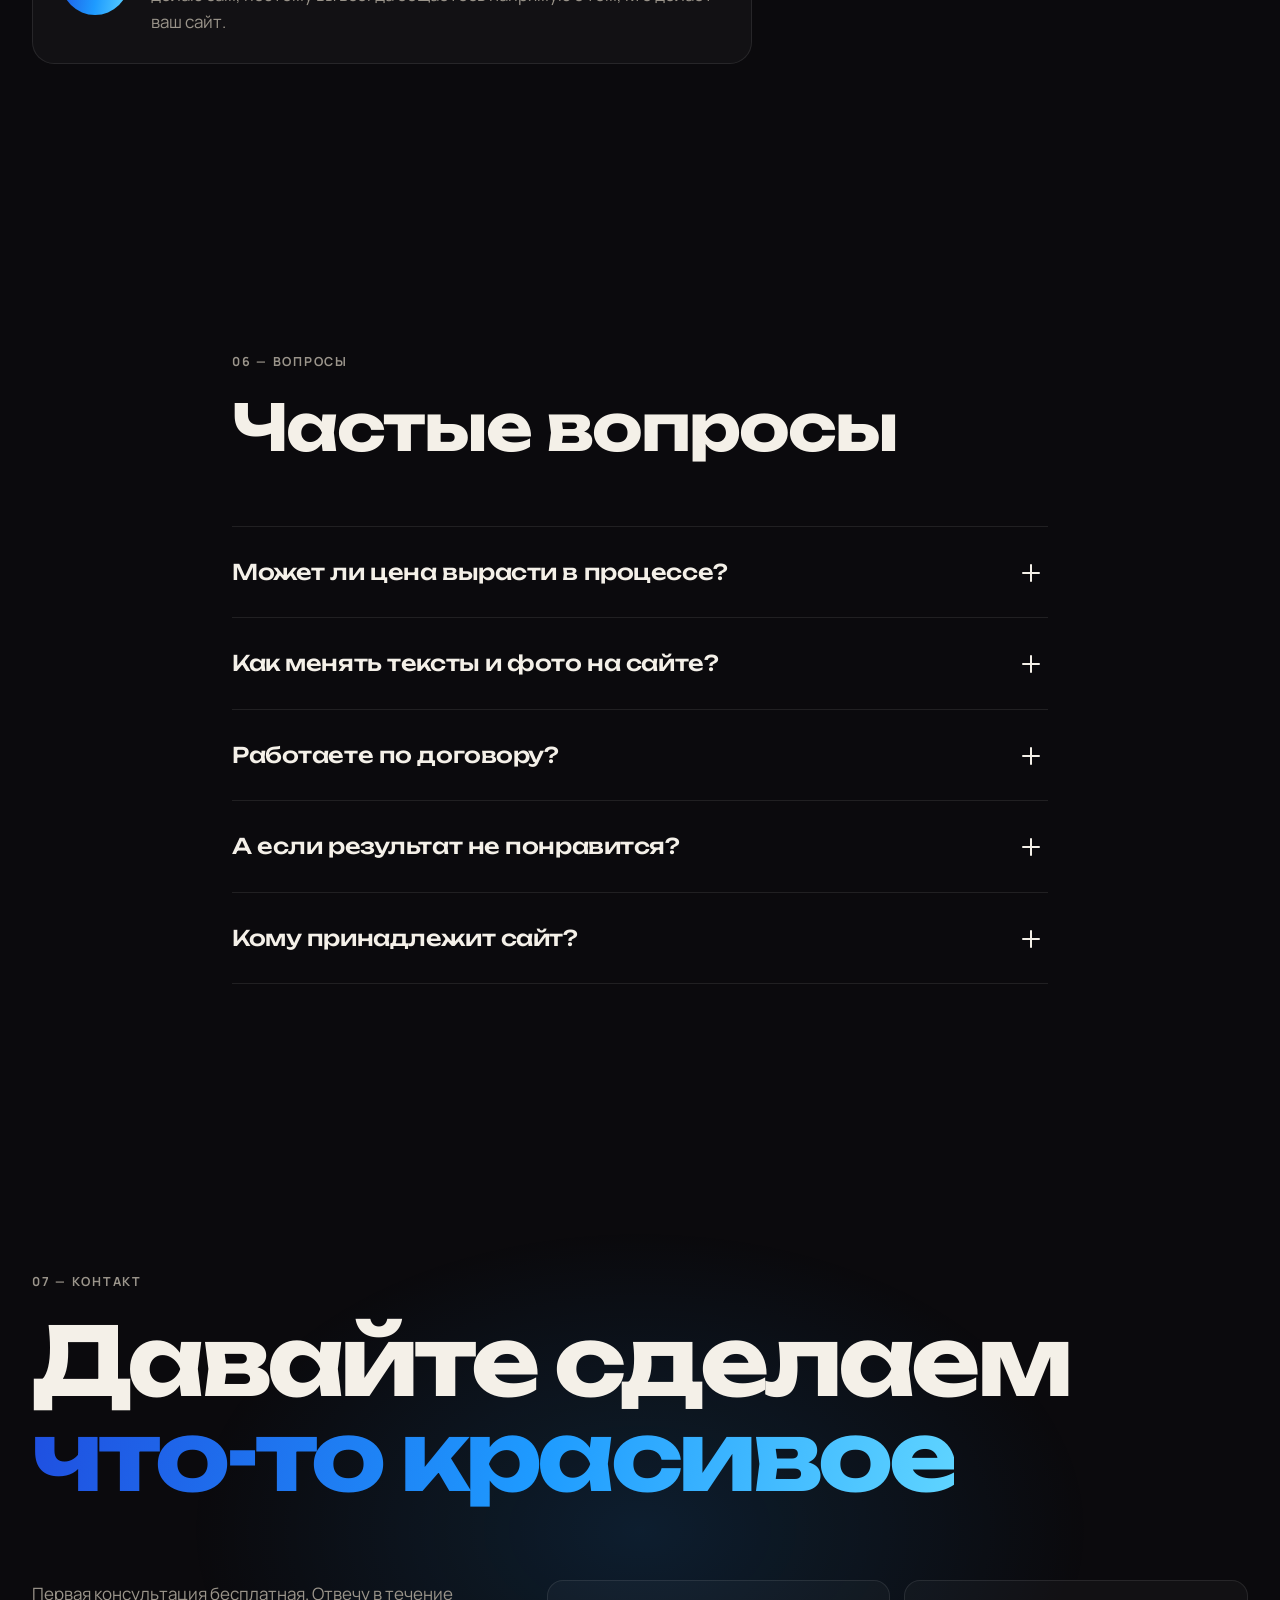
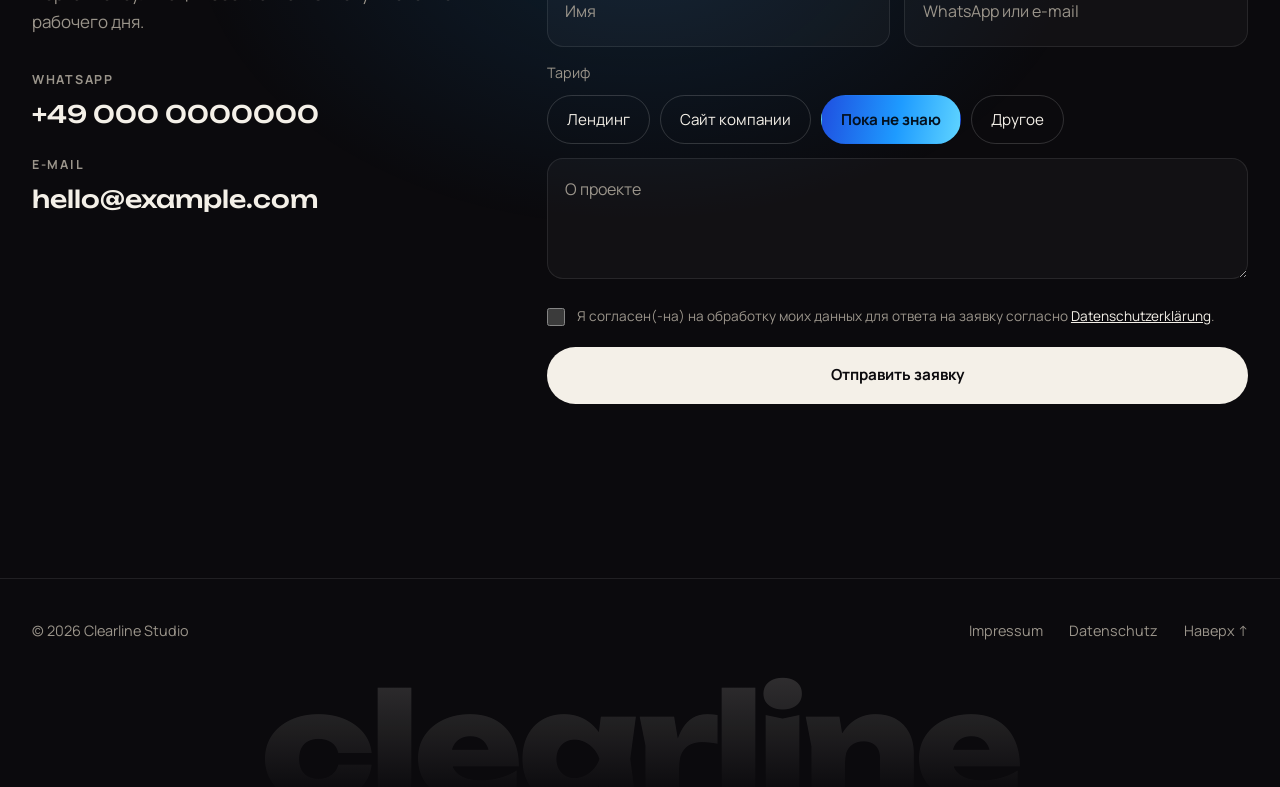
==== commit 72bc276d: "Remove the running line between hero and manifesto Co-Authored-By: Claude Opus 5.5 <noreply@anthropi" ====
--- a/index.html
+++ b/index.html
@@ -85,14 +85,6 @@
         </div>
       </div>
     </section>
-
-    <!-- ============ MARQUEE ============ -->
-    <div class="marquee" aria-hidden="true">
-      <div class="marquee__track">
-        <span>Дизайн</span><i>✦</i><span>Разработка</span><i>✦</i><span>Лендинги</span><i>✦</i><span>Сайты компаний</span><i>✦</i><span>DSGVO</span><i>✦</i><span>SEO</span><i>✦</i><span>Поддержка</span><i>✦</i>
-        <span>Дизайн</span><i>✦</i><span>Разработка</span><i>✦</i><span>Лендинги</span><i>✦</i><span>Сайты компаний</span><i>✦</i><span>DSGVO</span><i>✦</i><span>SEO</span><i>✦</i><span>Поддержка</span><i>✦</i>
-      </div>
-    </div>
 
     <!-- ============ MANIFESTO ============ -->
     <section class="manifesto">
--- a/styles.css
+++ b/styles.css
@@ -280,23 +280,8 @@
 .hero__lead { max-width: 470px; margin: 0; font-size: 1.1rem; color: var(--muted); }
 .hero__actions { display: flex; flex-wrap: wrap; gap: 12px; }
 
-/* ---------- Бегущая строка ---------- */
-.marquee {
-  overflow: hidden;
-  padding: 26px 0;
-  border-block: 1px solid var(--line);
-  transform: rotate(-1.5deg) scale(1.03);
-  background: var(--bg-2);
-}
-.marquee__track { display: flex; align-items: center; gap: 40px; width: max-content; animation: marquee 38s linear infinite; }
-.marquee span { font-family: var(--display); font-size: clamp(1.6rem, 3.6vw, 3rem); font-weight: 700; letter-spacing: -0.03em; white-space: nowrap; }
-.marquee span:nth-of-type(even) { color: transparent; -webkit-text-stroke: 1px rgba(244, 240, 232, .5); }
-.marquee i { font-style: normal; font-size: 1.4rem; background: var(--grad); -webkit-background-clip: text; background-clip: text; color: transparent; }
-@keyframes marquee { to { transform: translateX(-50%); } }
-.marquee:hover .marquee__track { animation-play-state: paused; }
-
 /* ---------- Манифест ---------- */
-.manifesto { padding: clamp(110px, 16vw, 220px) 0 clamp(70px, 10vw, 140px); }
+.manifesto { padding: clamp(60px, 8vw, 120px) 0 clamp(70px, 10vw, 140px); }
 .manifesto__text { max-width: 1100px; margin: 0; font-family: var(--display); font-weight: 500; font-size: clamp(1.5rem, 3.6vw, 3.1rem); line-height: 1.28; letter-spacing: -0.025em; }
 .manifesto__text .w { opacity: .14; transition: opacity .35s linear; }
 .manifesto__text .w.on { opacity: 1; }
@@ -643,7 +628,6 @@
   .form__row { grid-template-columns: 1fr; }
   .faq summary { padding-right: 44px; }
   .faq details p { padding-right: 0; }
-  .marquee { padding: 18px 0; }
 }
 
 /* «Уменьшение движения»: оставляем мягкие эффекты (появление, свет, частицы),
@@ -651,7 +635,7 @@
 @media (prefers-reduced-motion: reduce) {
   .js .reveal { transform: none; filter: none; }
   .js .reveal.in { transition: opacity 1.2s var(--ease); transition-delay: var(--d, 0s); }
-  .marquee__track, .grain, .mock__steam i { animation: none; }
+  .grain, .mock__steam i { animation: none; }
   .faq details[open] p { animation: none; }
 }
 
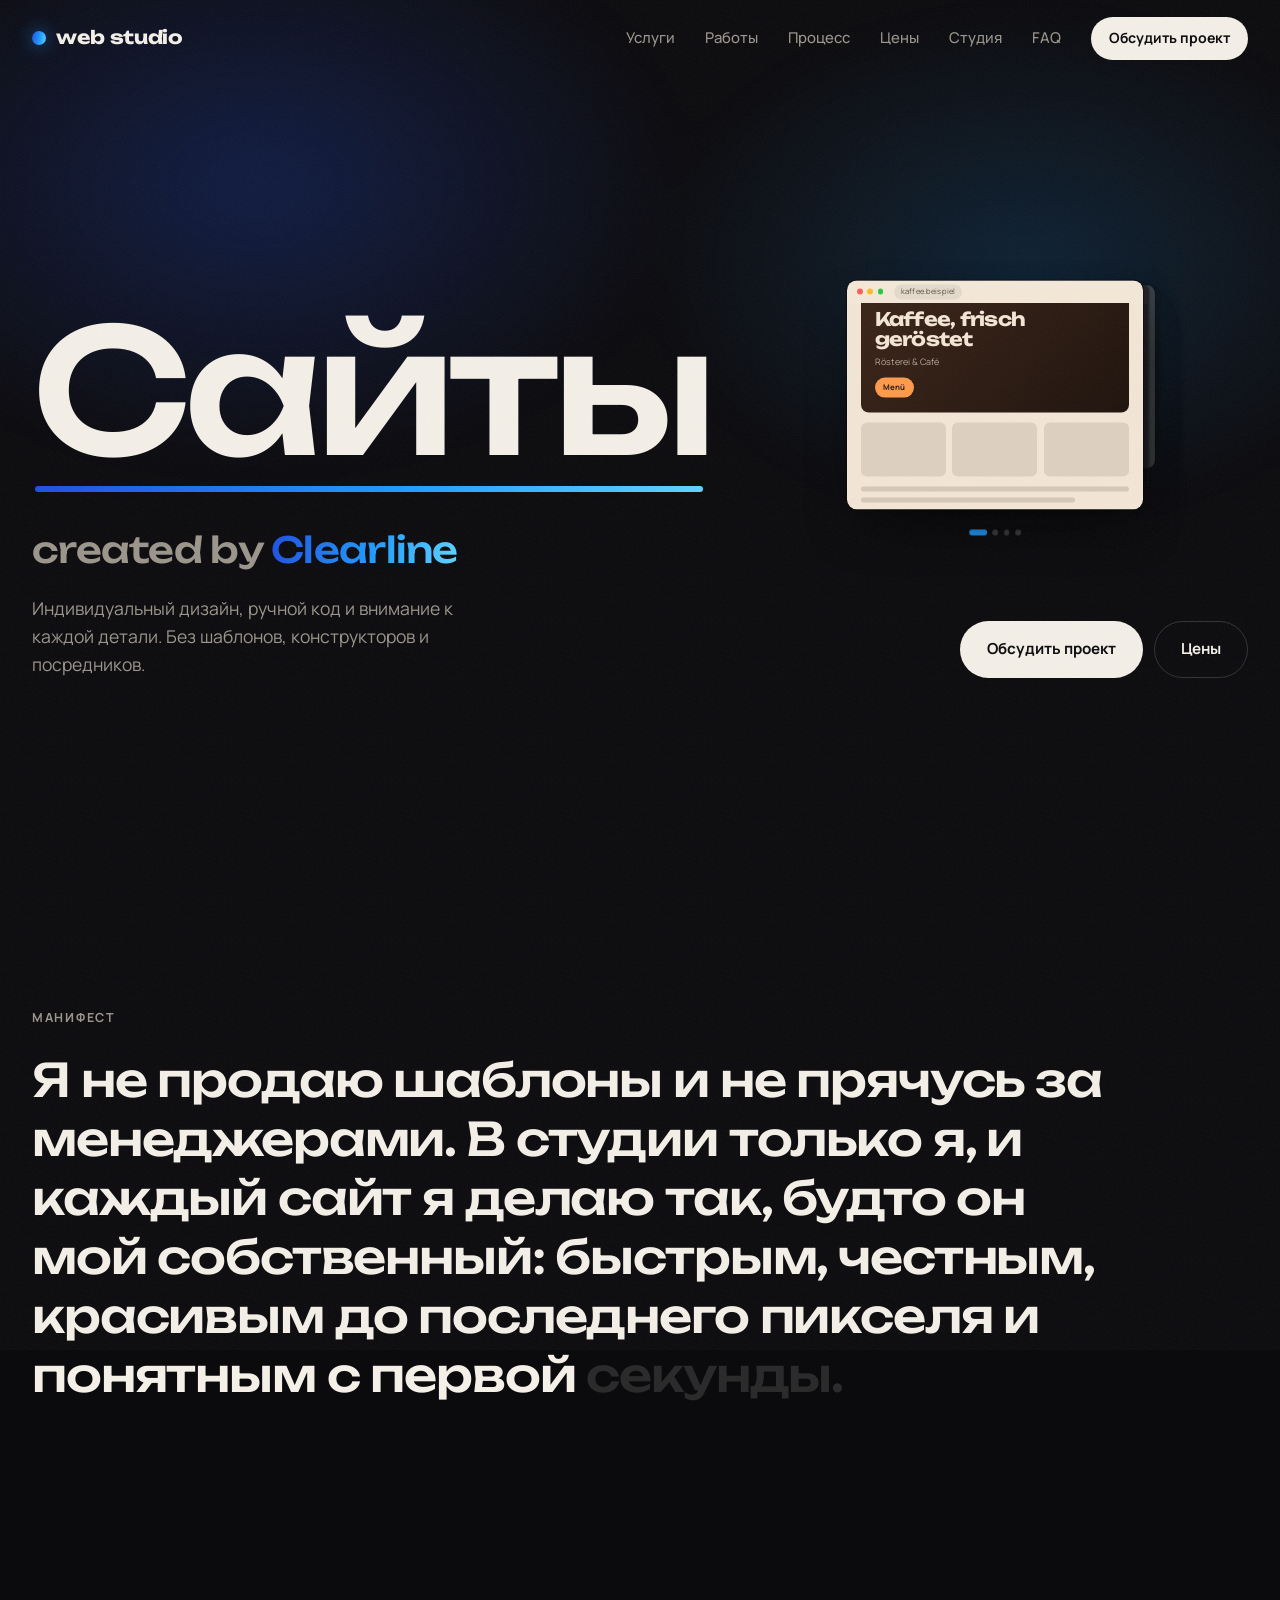
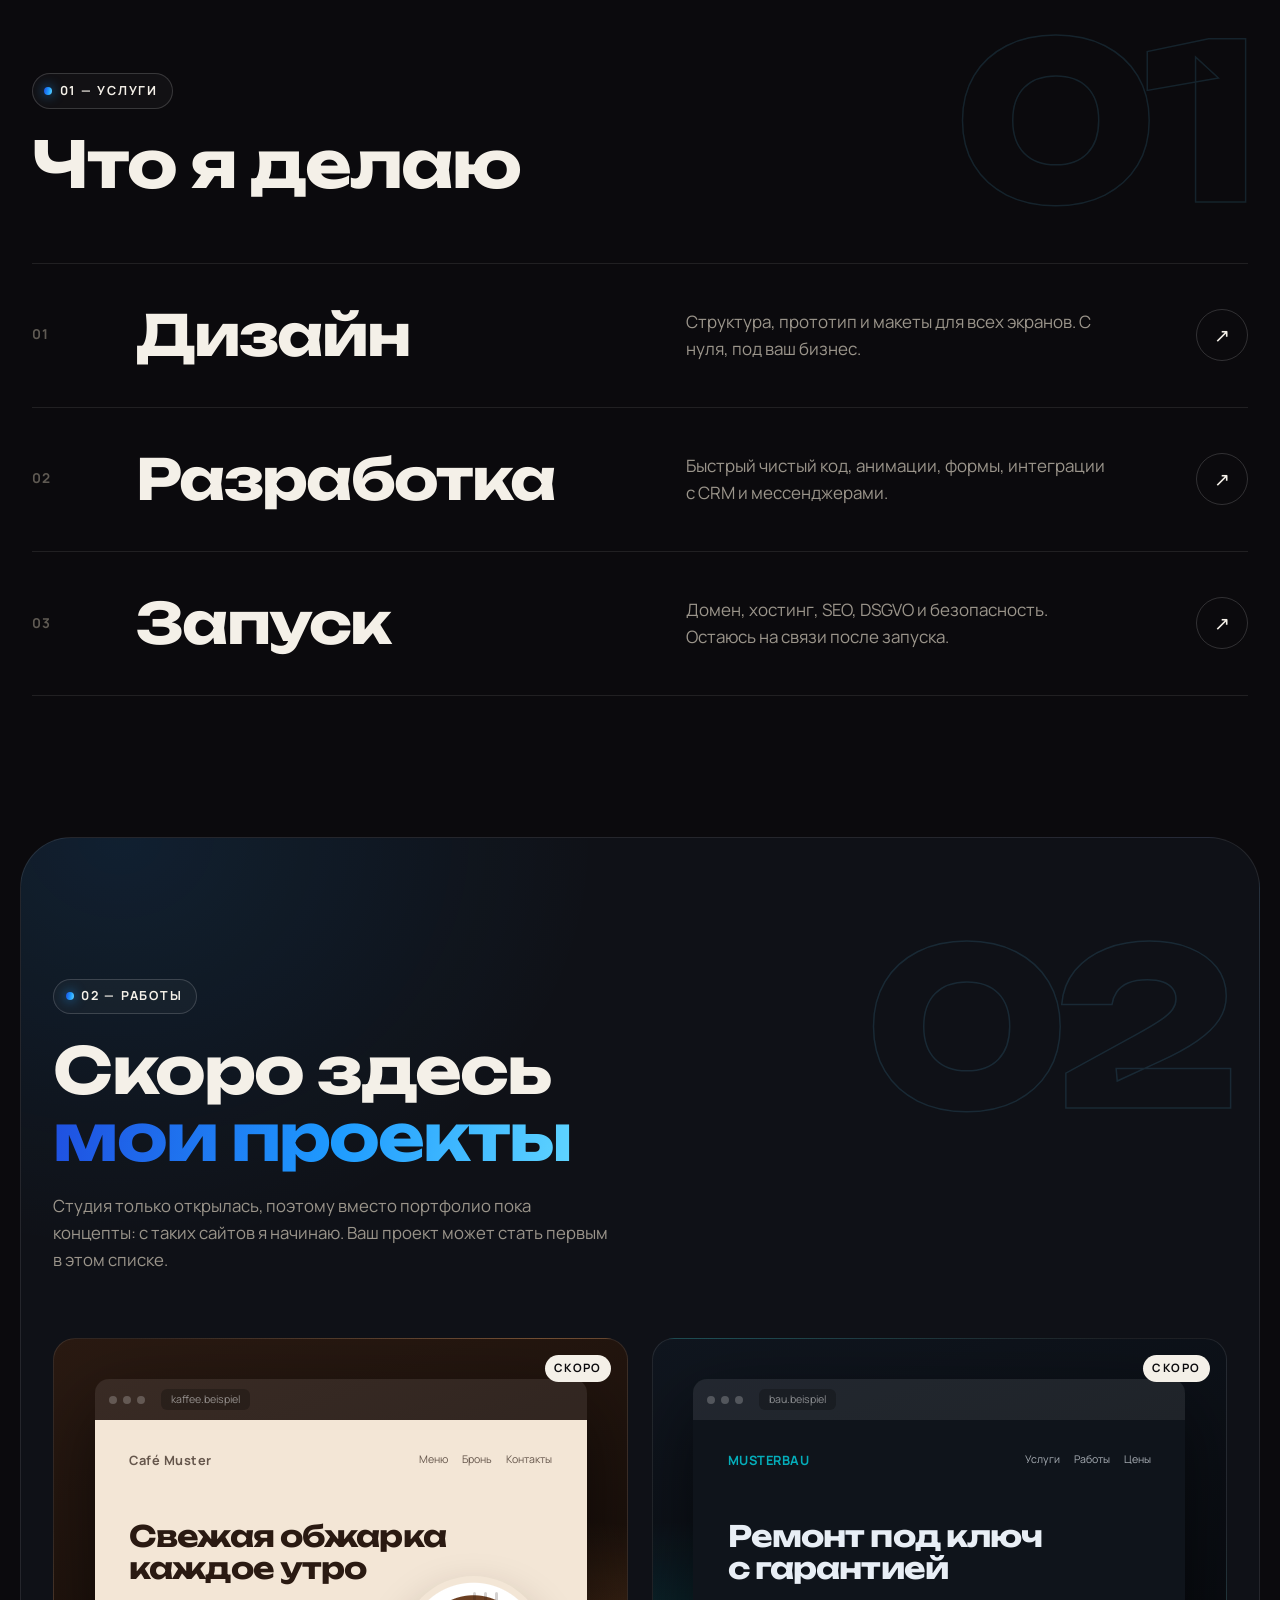
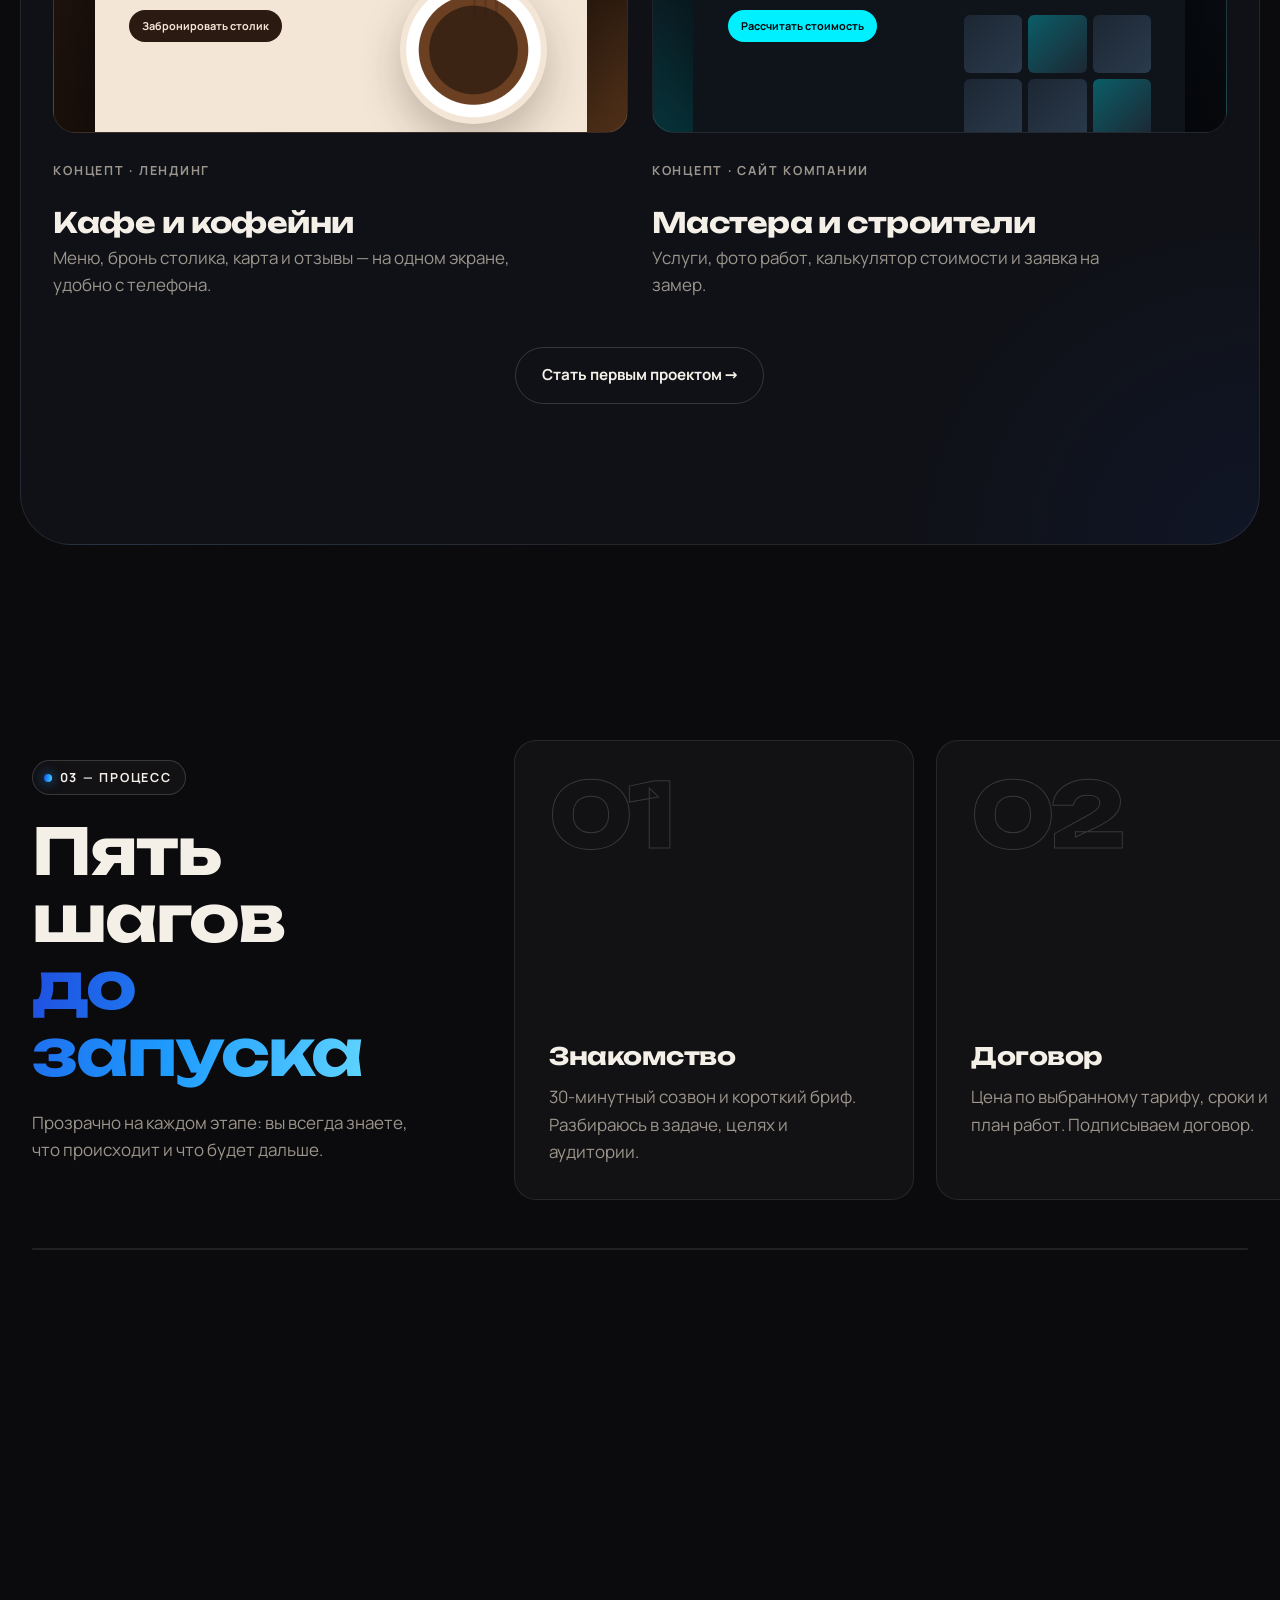
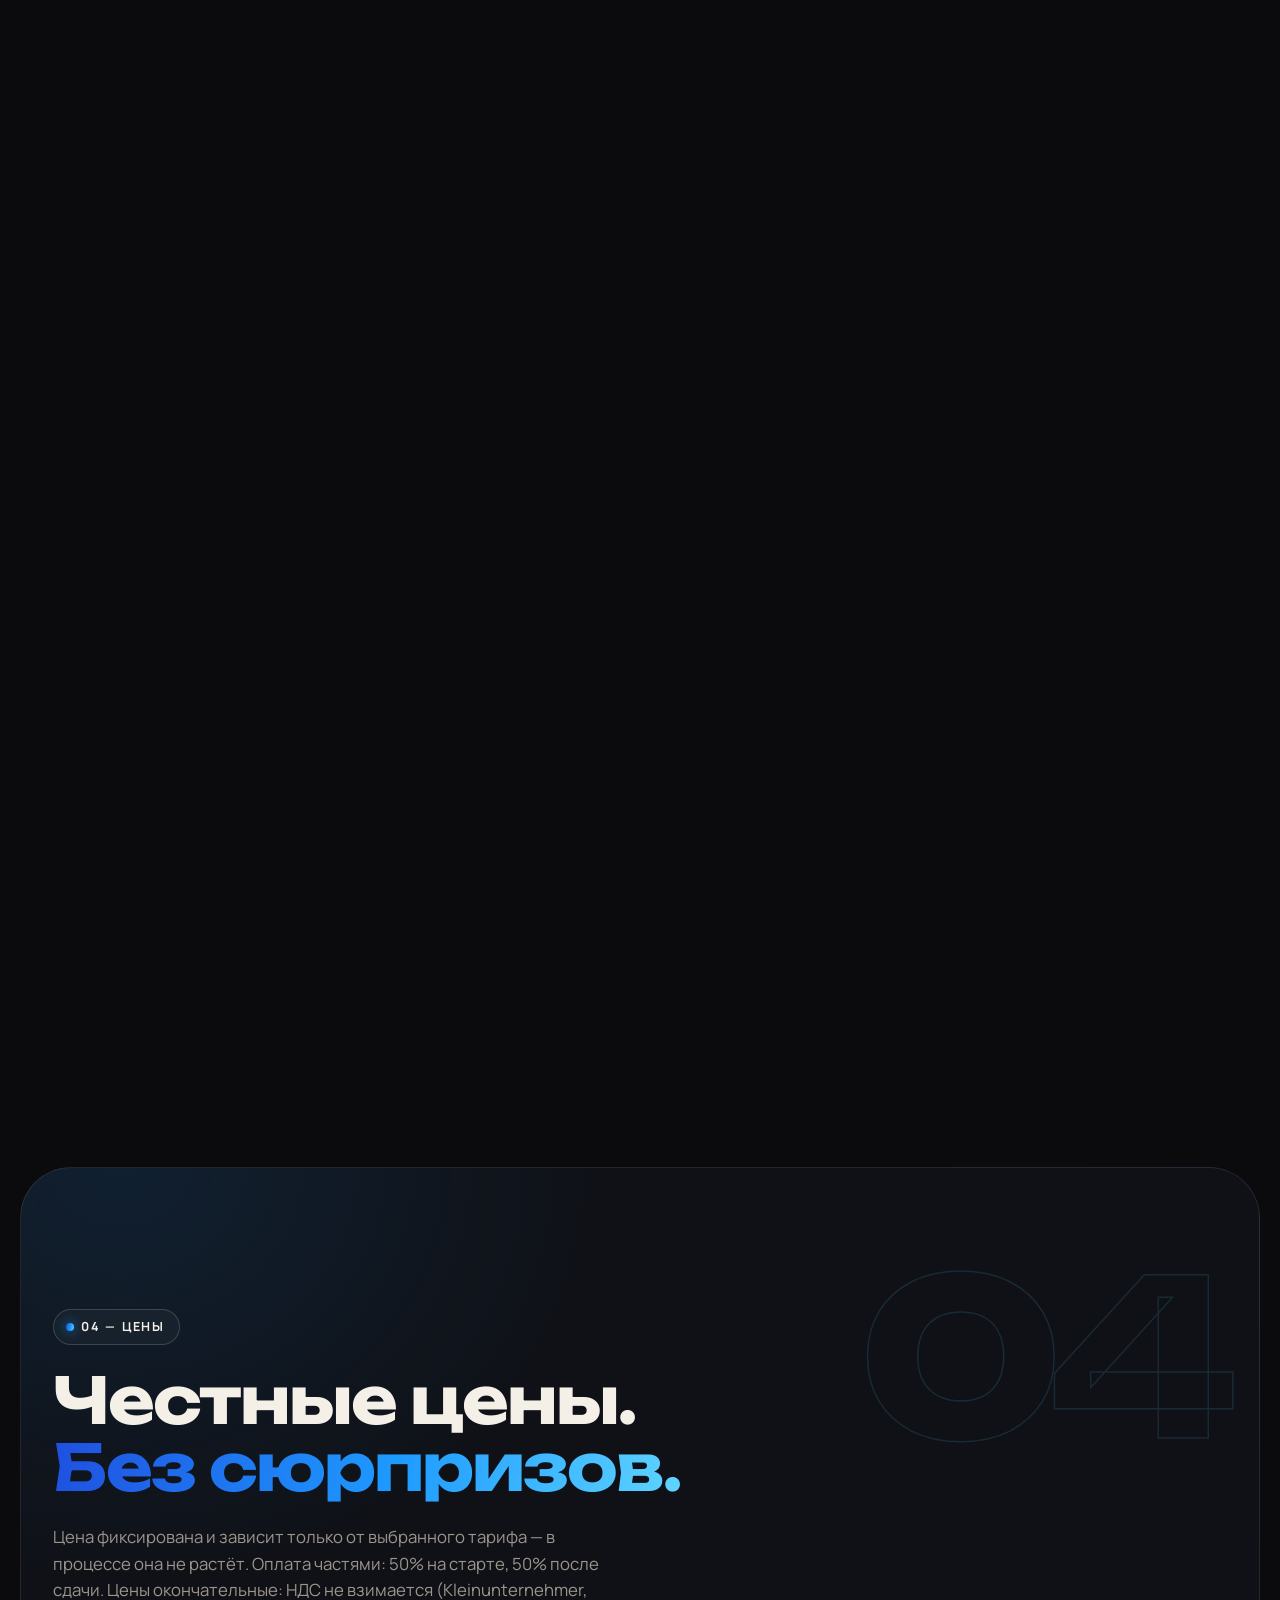
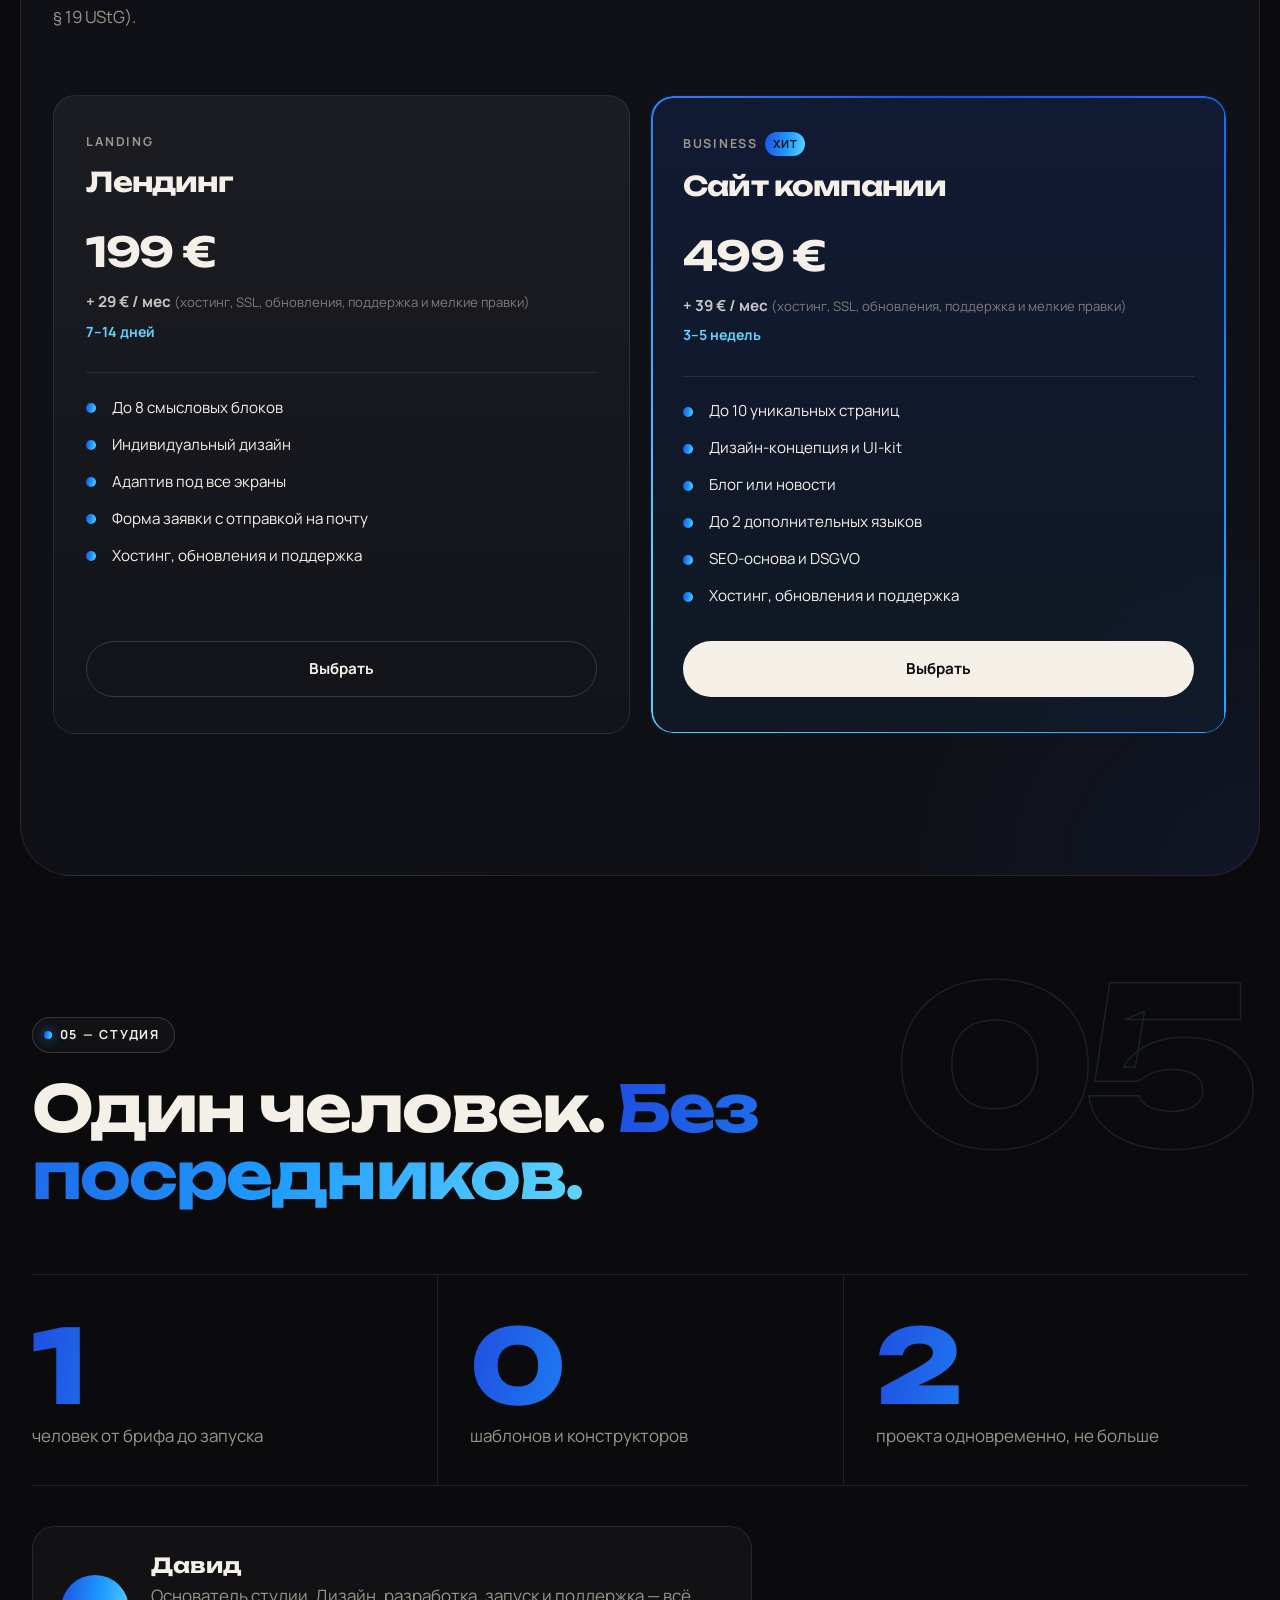
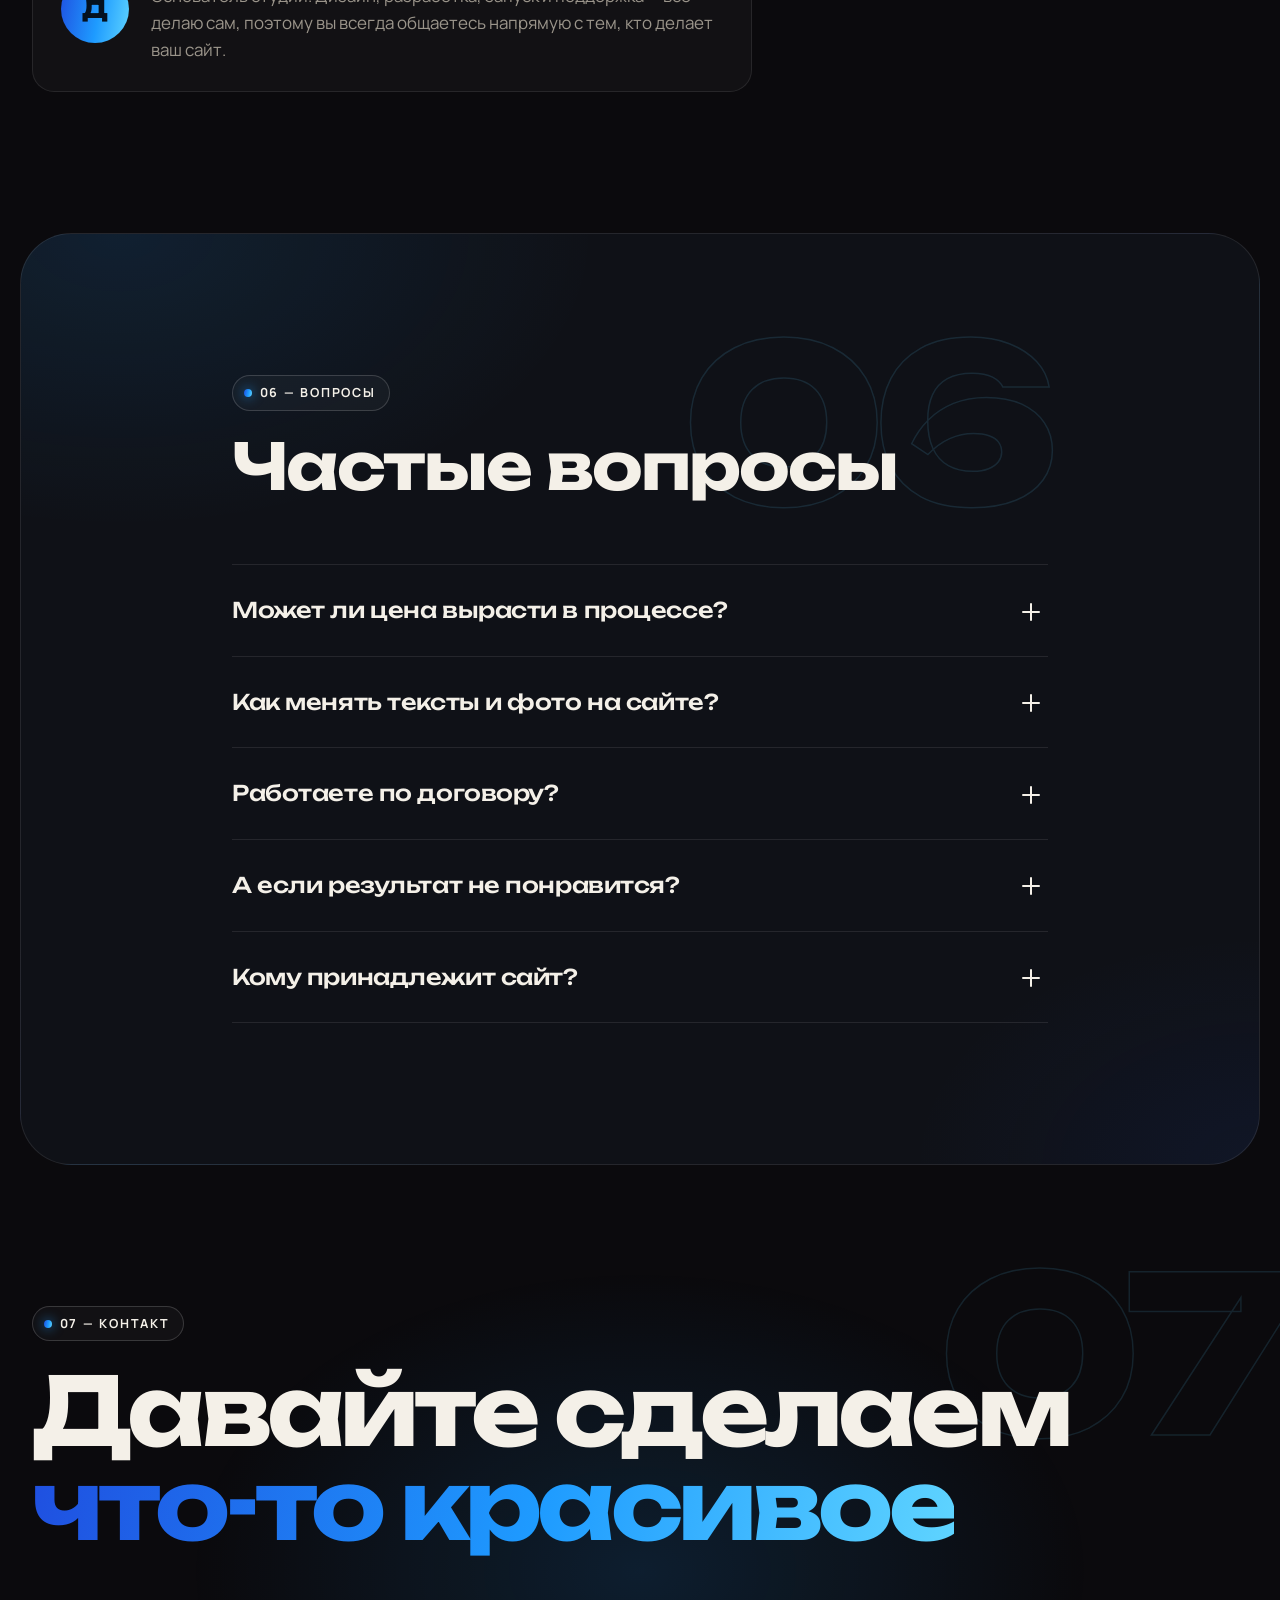
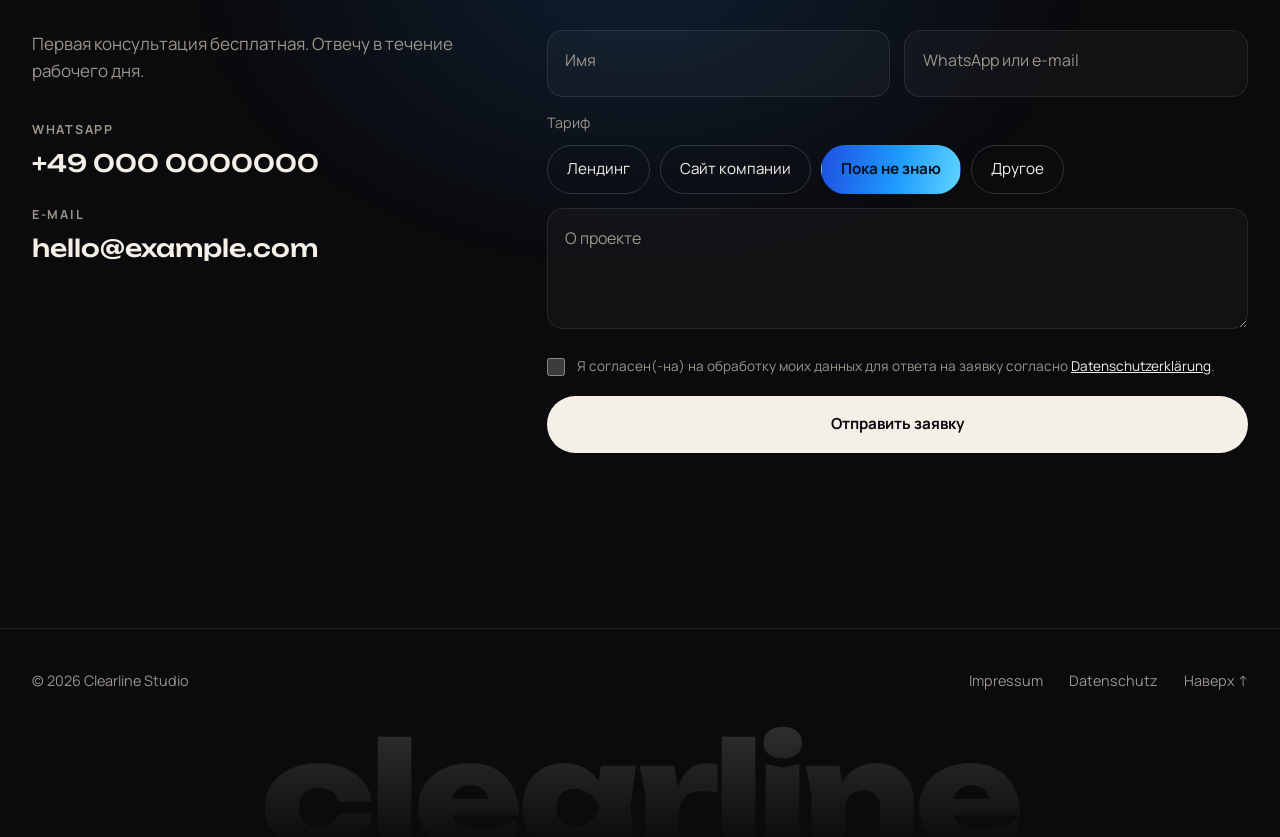
==== commit a3103750: "Section rhythm: alternating panels, pill labels, ghost numbers, progress bar and side rail Co-Author" ====
--- a/index.html
+++ b/index.html
@@ -101,8 +101,8 @@
     <!-- ============ SERVICES ============ -->
     <section class="section" id="services">
       <div class="container">
-        <div class="section__head">
-          <p class="label reveal">01 — Услуги</p>
+        <div class="section__head" data-num="01">
+          <p class="label label--sec reveal">01 — Услуги</p>
           <h2 class="h2 reveal">Что я делаю</h2>
         </div>
         <ul class="svc" data-orb>
@@ -130,10 +130,10 @@
     </section>
 
     <!-- ============ WORK (будущие работы) ============ -->
-    <section class="section" id="work">
-      <div class="container">
-        <div class="section__head">
-          <p class="label reveal">02 — Работы</p>
+    <section class="section section--panel" id="work">
+      <div class="container">
+        <div class="section__head" data-num="02">
+          <p class="label label--sec reveal">02 — Работы</p>
           <h2 class="h2 reveal">Скоро здесь<br><span class="grad">мои проекты</span></h2>
           <p class="muted section__lead reveal">Студия только открылась, поэтому вместо портфолио пока концепты: с таких сайтов я начинаю. Ваш проект может стать первым в этом списке.</p>
         </div>
@@ -190,7 +190,7 @@
       <div class="hscroll__sticky">
         <div class="hscroll__track">
           <div class="hscroll__intro">
-            <p class="label">03 — Процесс</p>
+            <p class="label label--sec">03 — Процесс</p>
             <h2 class="h2">Пять шагов<br><span class="grad">до запуска</span></h2>
             <p class="muted">Прозрачно на каждом этапе: вы всегда знаете, что происходит и что будет дальше.</p>
           </div>
@@ -205,10 +205,10 @@
     </section>
 
     <!-- ============ PRICING ============ -->
-    <section class="section" id="pricing">
-      <div class="container">
-        <div class="section__head">
-          <p class="label reveal">04 — Цены</p>
+    <section class="section section--panel" id="pricing">
+      <div class="container">
+        <div class="section__head" data-num="04">
+          <p class="label label--sec reveal">04 — Цены</p>
           <h2 class="h2 reveal">Честные цены.<br><span class="grad">Без сюрпризов.</span></h2>
           <p class="muted section__lead reveal">Цена фиксирована и зависит только от выбранного тарифа — в процессе она не растёт. Оплата частями: 50% на старте, 50% после сдачи. Цены окончательные: НДС не взимается (Kleinunternehmer, §&nbsp;19&nbsp;UStG).</p>
         </div>
@@ -256,8 +256,8 @@
     <!-- ============ ABOUT ============ -->
     <section class="section" id="about">
       <div class="container">
-        <div class="section__head">
-          <p class="label reveal">05 — Студия</p>
+        <div class="section__head" data-num="05">
+          <p class="label label--sec reveal">05 — Студия</p>
           <h2 class="h2 reveal">Один человек. <span class="grad">Без посредников.</span></h2>
         </div>
         <div class="stats">
@@ -275,10 +275,10 @@
     </section>
 
     <!-- ============ FAQ ============ -->
-    <section class="section" id="faq">
+    <section class="section section--panel" id="faq">
       <div class="container container--narrow">
-        <div class="section__head">
-          <p class="label reveal">06 — Вопросы</p>
+        <div class="section__head" data-num="06">
+          <p class="label label--sec reveal">06 — Вопросы</p>
           <h2 class="h2 reveal">Частые вопросы</h2>
         </div>
         <div class="faq">
@@ -293,8 +293,8 @@
 
     <!-- ============ CONTACT ============ -->
     <section class="section contact" id="contact">
-      <div class="container">
-        <p class="label reveal">07 — Контакт</p>
+      <div class="container contact__wrap" data-num="07">
+        <p class="label label--sec reveal">07 — Контакт</p>
         <h2 class="contact__title reveal">Давайте сделаем<br><span class="grad">что-то красивое</span></h2>
         <div class="contact__grid">
           <div class="contact__info reveal">
--- a/styles.css
+++ b/styles.css
@@ -280,6 +280,47 @@
 .hero__lead { max-width: 470px; margin: 0; font-size: 1.1rem; color: var(--muted); }
 .hero__actions { display: flex; flex-wrap: wrap; gap: 12px; }
 
+/* ---------- Разделение разделов при прокрутке ---------- */
+/* Каждый второй раздел — отдельная «панель» со своим фоном и голубым свечением */
+.section--panel {
+  margin: 0 clamp(8px, 1.6vw, 24px);
+  border: 1px solid var(--line);
+  border-radius: clamp(26px, 4vw, 52px);
+  background:
+    radial-gradient(55% 45% at 8% 0%, rgba(30, 155, 255, .11), transparent 70%),
+    radial-gradient(40% 35% at 100% 100%, rgba(31, 79, 224, .08), transparent 70%),
+    #0f1117;
+}
+/* Метка раздела — табличка с точкой */
+.label--sec {
+  padding: .55em 1.1em .55em .9em;
+  border: 1px solid var(--line-2); border-radius: 99px;
+  background: rgba(255, 255, 255, .03);
+  color: var(--text);
+}
+.label--sec::before { content: ""; width: 8px; height: 8px; border-radius: 50%; background: var(--grad); box-shadow: 0 0 12px rgba(30, 155, 255, .8); }
+/* Огромный контурный номер раздела на фоне заголовка */
+.section__head[data-num], .hscroll__intro[data-num], .contact__wrap[data-num] { position: relative; isolation: isolate; }
+.section__head[data-num]::after, .hscroll__intro[data-num]::after, .contact__wrap[data-num]::after {
+  content: attr(data-num);
+  position: absolute; right: 0; top: -.28em; z-index: -1;
+  font-family: var(--display); font-weight: 800; font-size: clamp(6rem, 17vw, 15rem); line-height: 1; letter-spacing: -.06em;
+  color: transparent; -webkit-text-stroke: 1.5px rgba(95, 212, 255, .13);
+  pointer-events: none; user-select: none;
+}
+/* Полоса прогресса прокрутки */
+.progress { position: fixed; left: 0; top: 0; right: 0; z-index: 110; height: 2px; background: var(--grad); transform-origin: left; transform: scaleX(0); pointer-events: none; }
+/* Навигатор по разделам справа (широкие экраны) */
+.rail { position: fixed; right: 22px; top: 50%; z-index: 60; translate: 0 -50%; display: none; flex-direction: column; gap: 4px; opacity: 0; transition: opacity .5s var(--ease); }
+.rail.is-shown { opacity: 1; }
+.rail a { display: flex; align-items: center; justify-content: flex-end; gap: 12px; height: 26px; text-decoration: none; }
+.rail span { font-size: .74rem; font-weight: 600; letter-spacing: .1em; text-transform: uppercase; color: var(--muted); opacity: 0; translate: 6px 0; transition: opacity .35s, translate .35s var(--ease), color .3s; white-space: nowrap; }
+.rail i { flex: none; width: 8px; height: 8px; border-radius: 99px; background: rgba(255, 255, 255, .25); transition: height .4s var(--ease), background-color .3s; }
+.rail a:hover span, .rail a.is-on span { opacity: 1; translate: 0 0; }
+.rail a.is-on span { color: var(--text); }
+.rail a.is-on i { height: 26px; background: var(--g2); box-shadow: 0 0 12px rgba(30, 155, 255, .7); }
+@media (min-width: 1280px) { .rail { display: flex; } }
+
 /* ---------- Манифест ---------- */
 .manifesto { padding: clamp(60px, 8vw, 120px) 0 clamp(70px, 10vw, 140px); }
 .manifesto__text { max-width: 1100px; margin: 0; font-family: var(--display); font-weight: 500; font-size: clamp(1.5rem, 3.6vw, 3.1rem); line-height: 1.28; letter-spacing: -0.025em; }
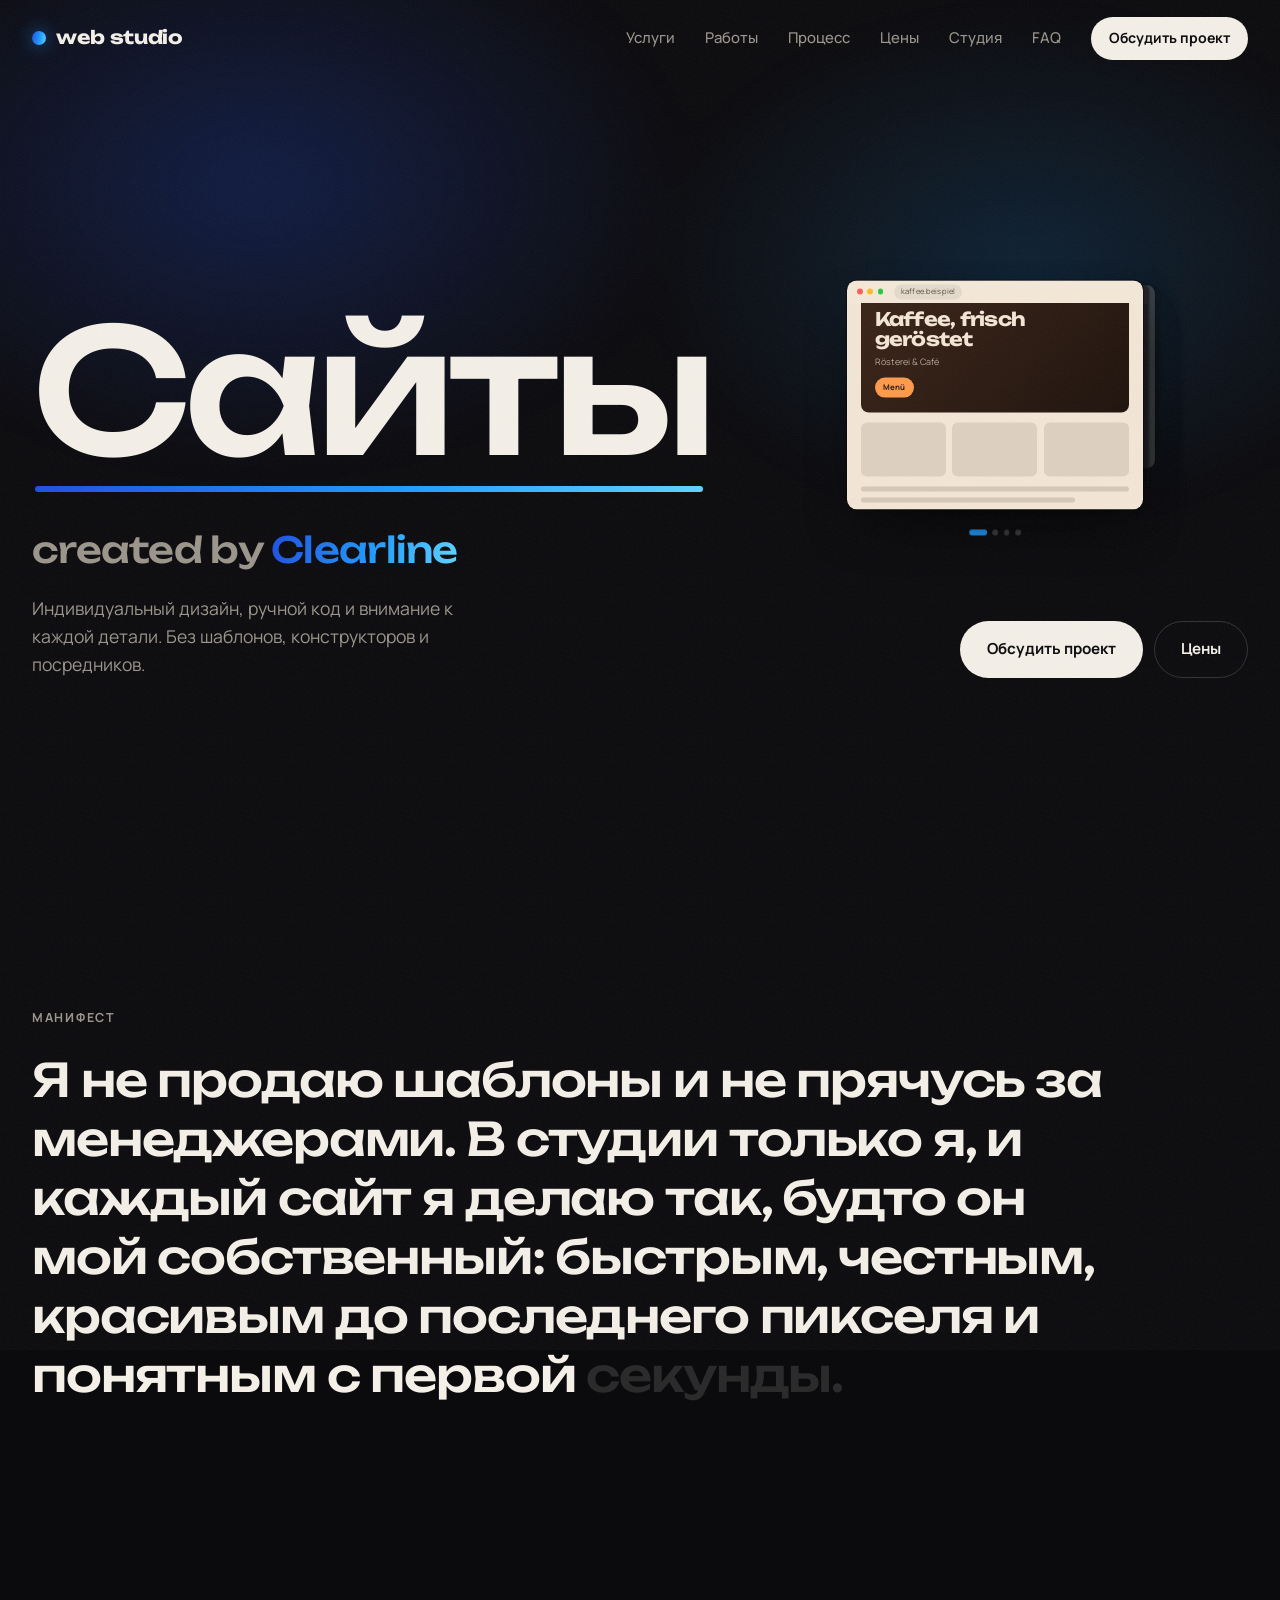
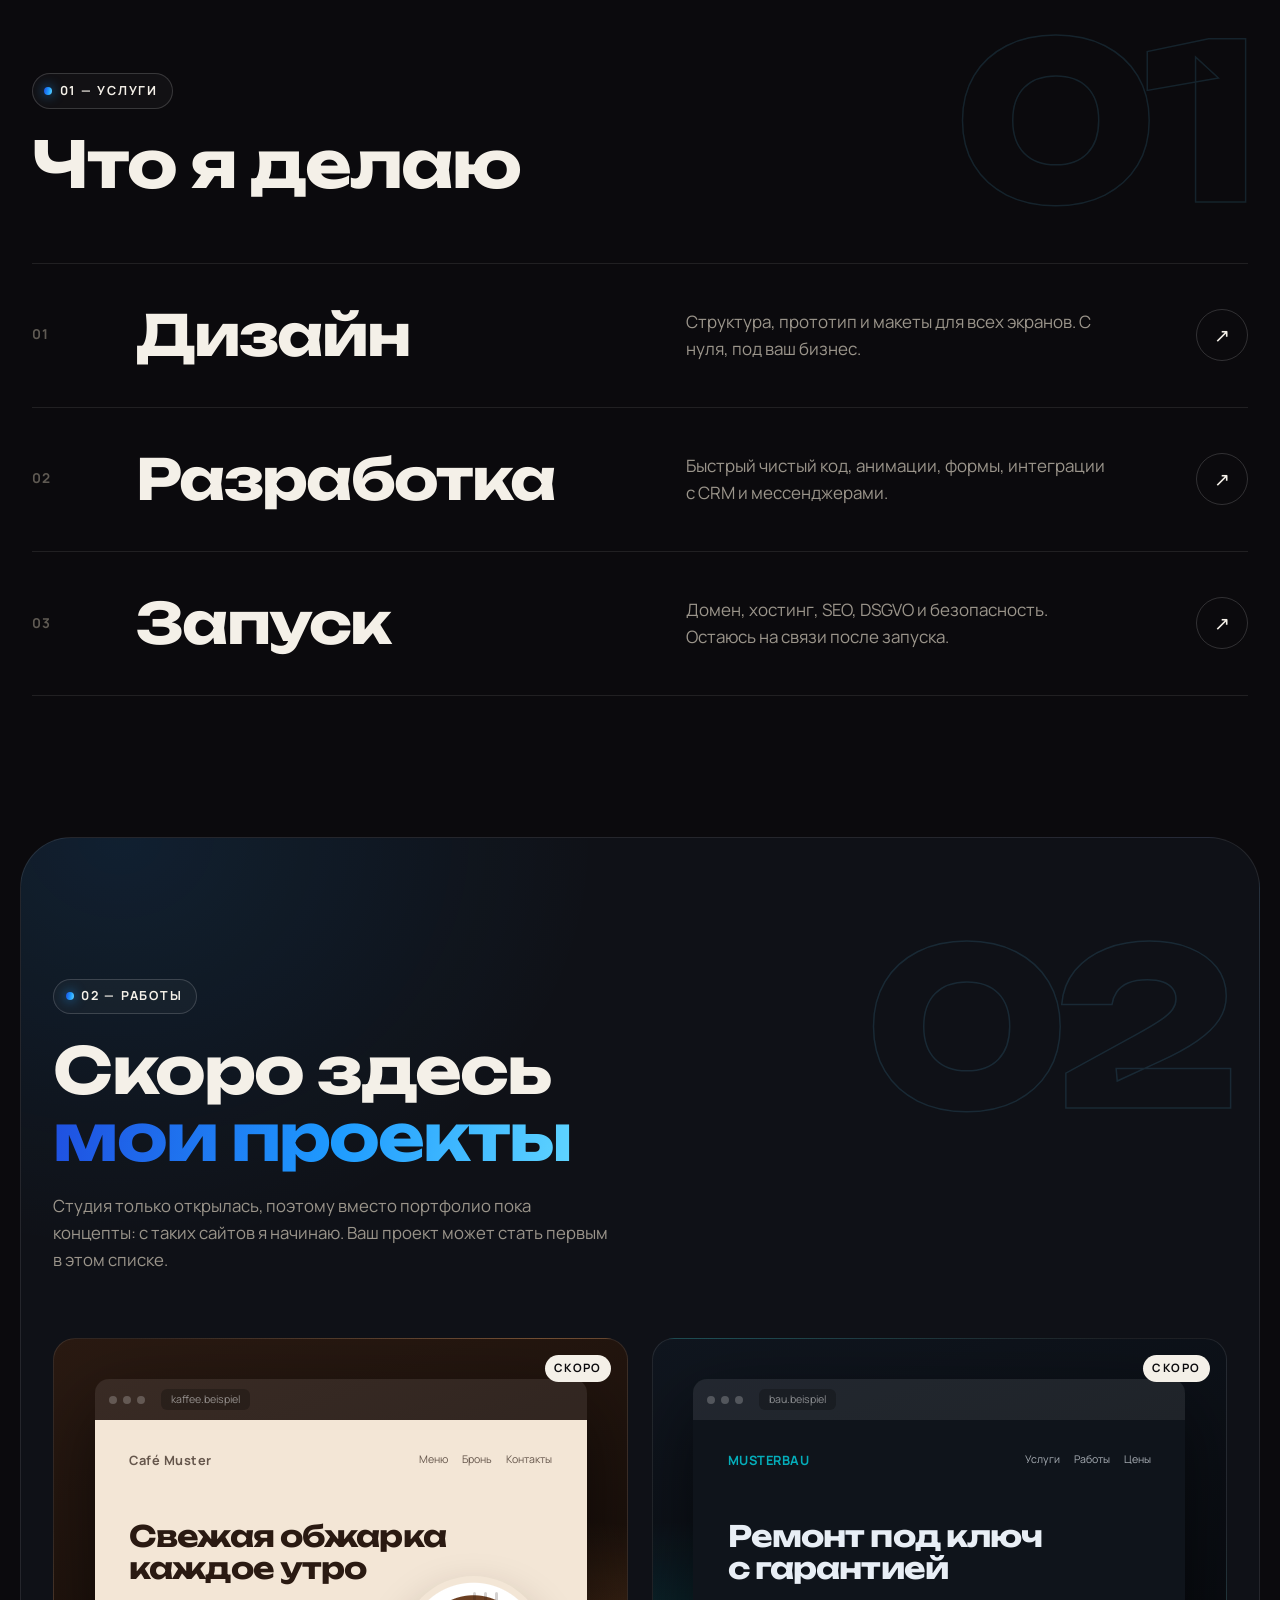
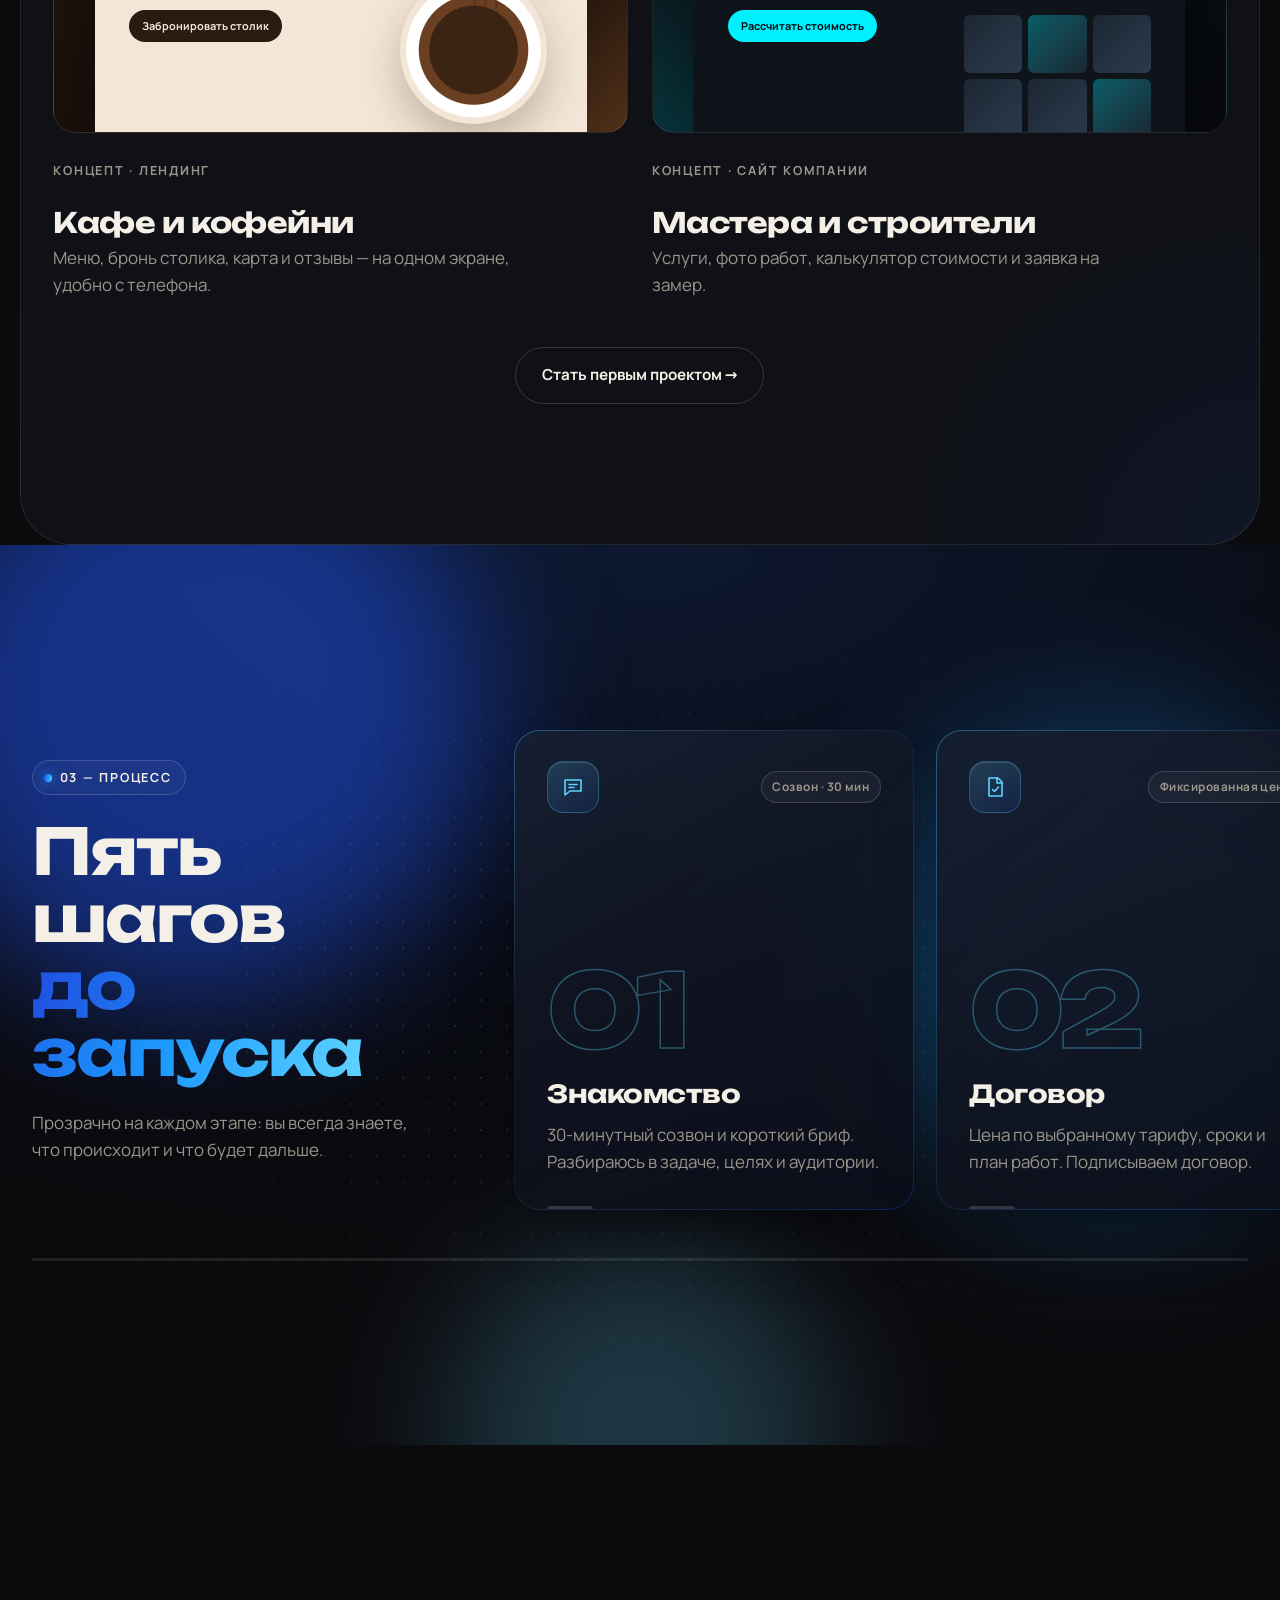
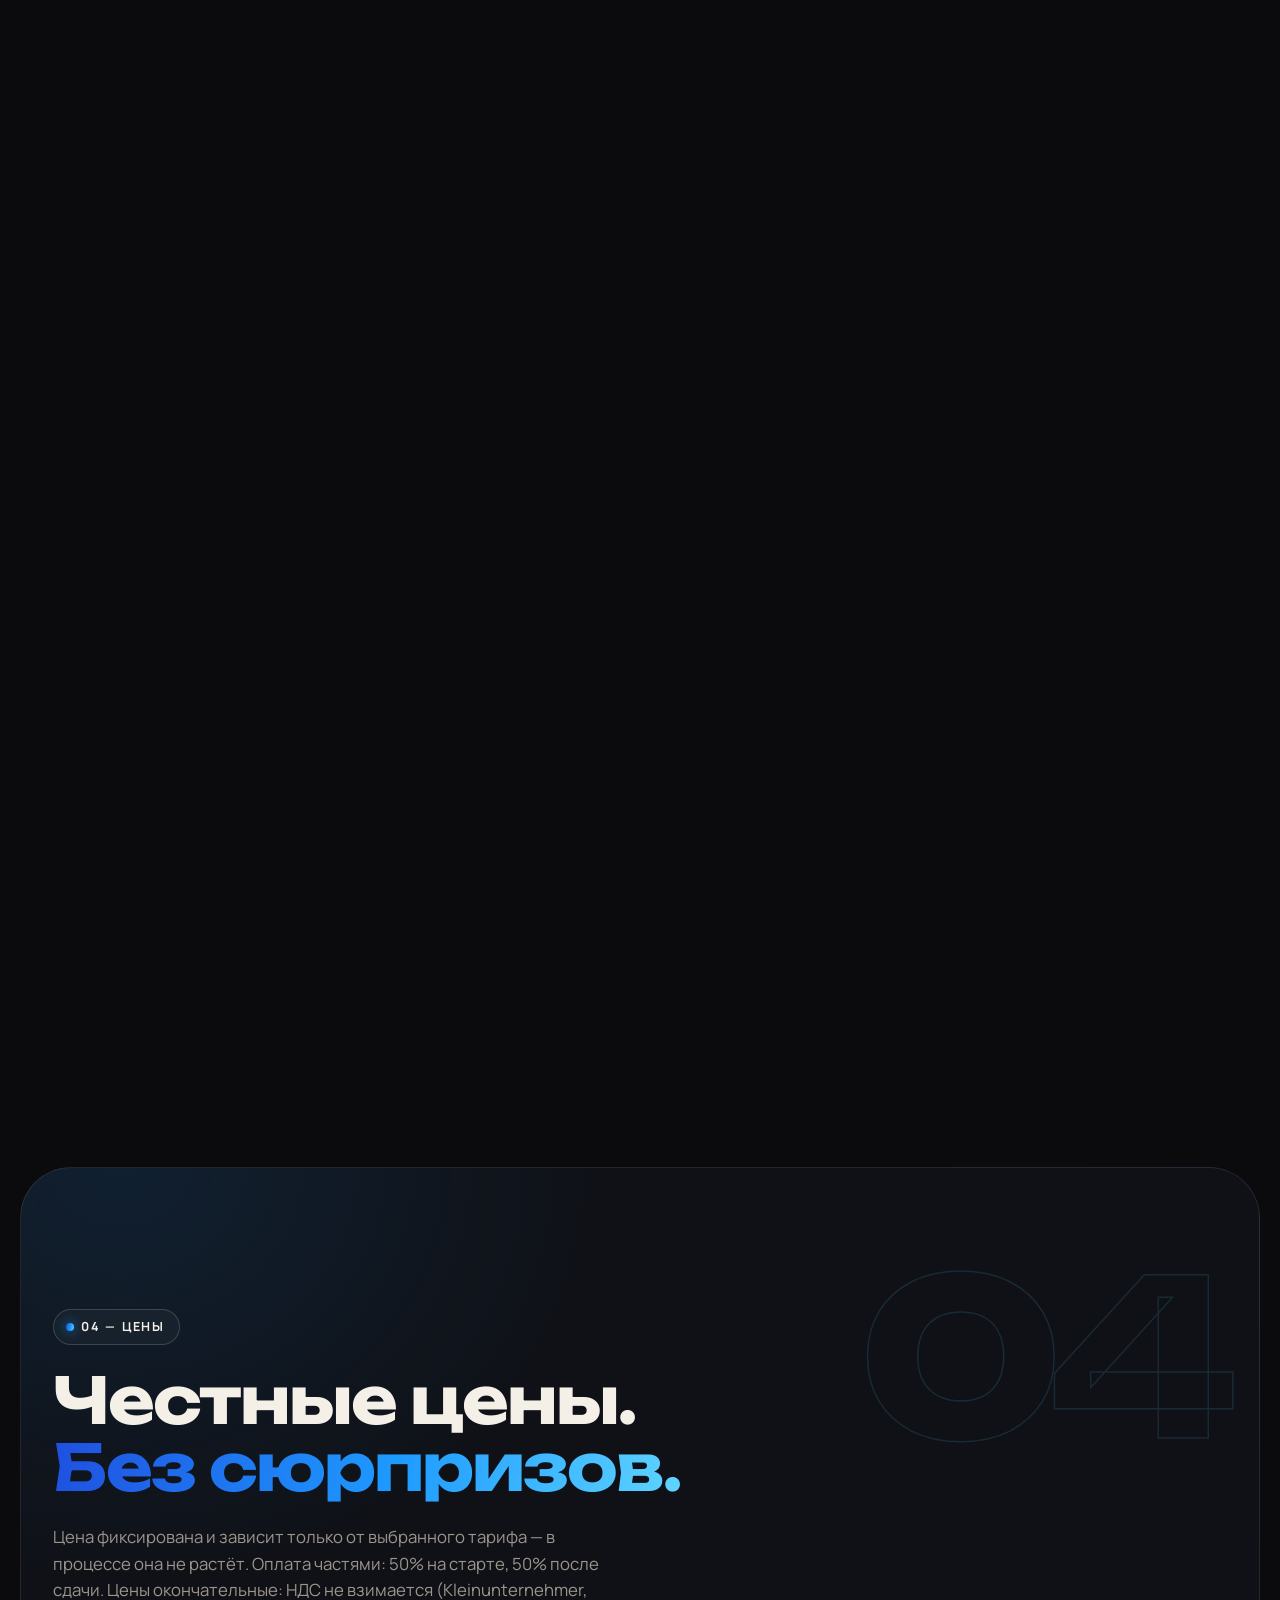
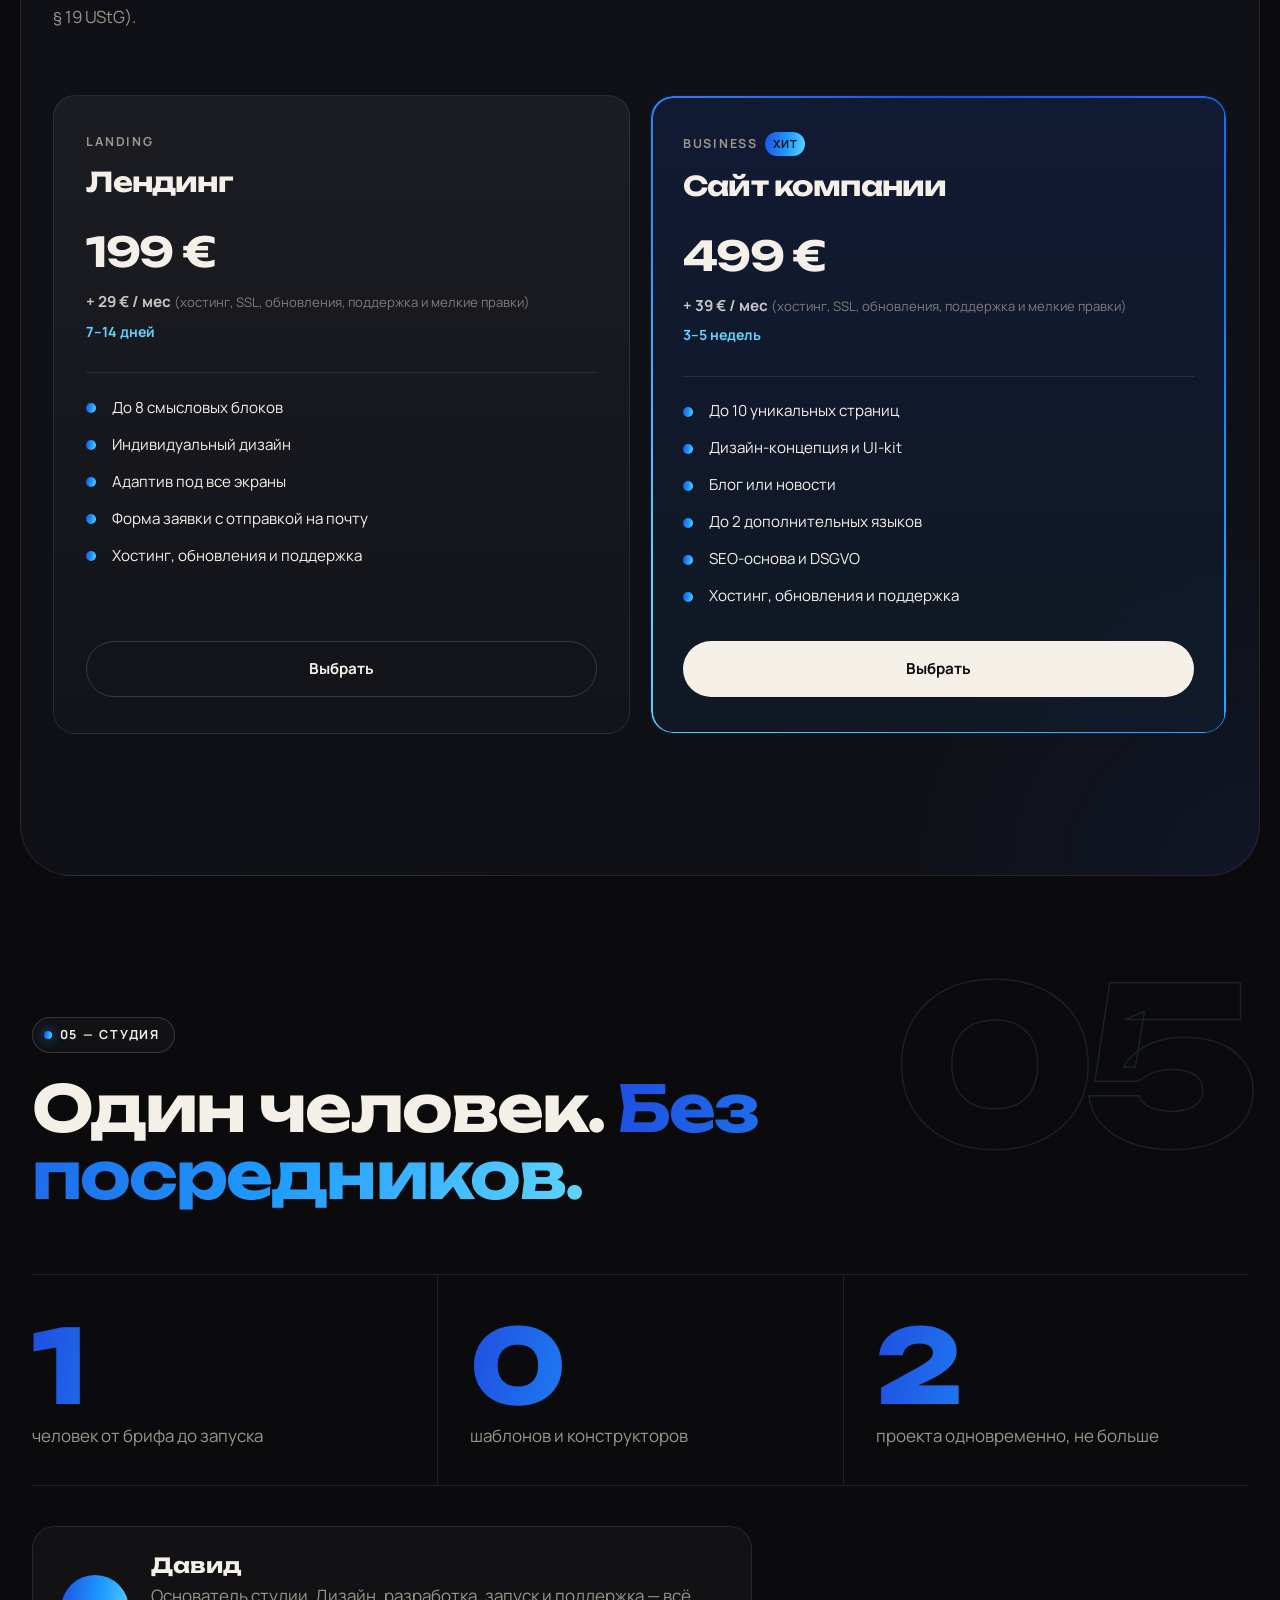
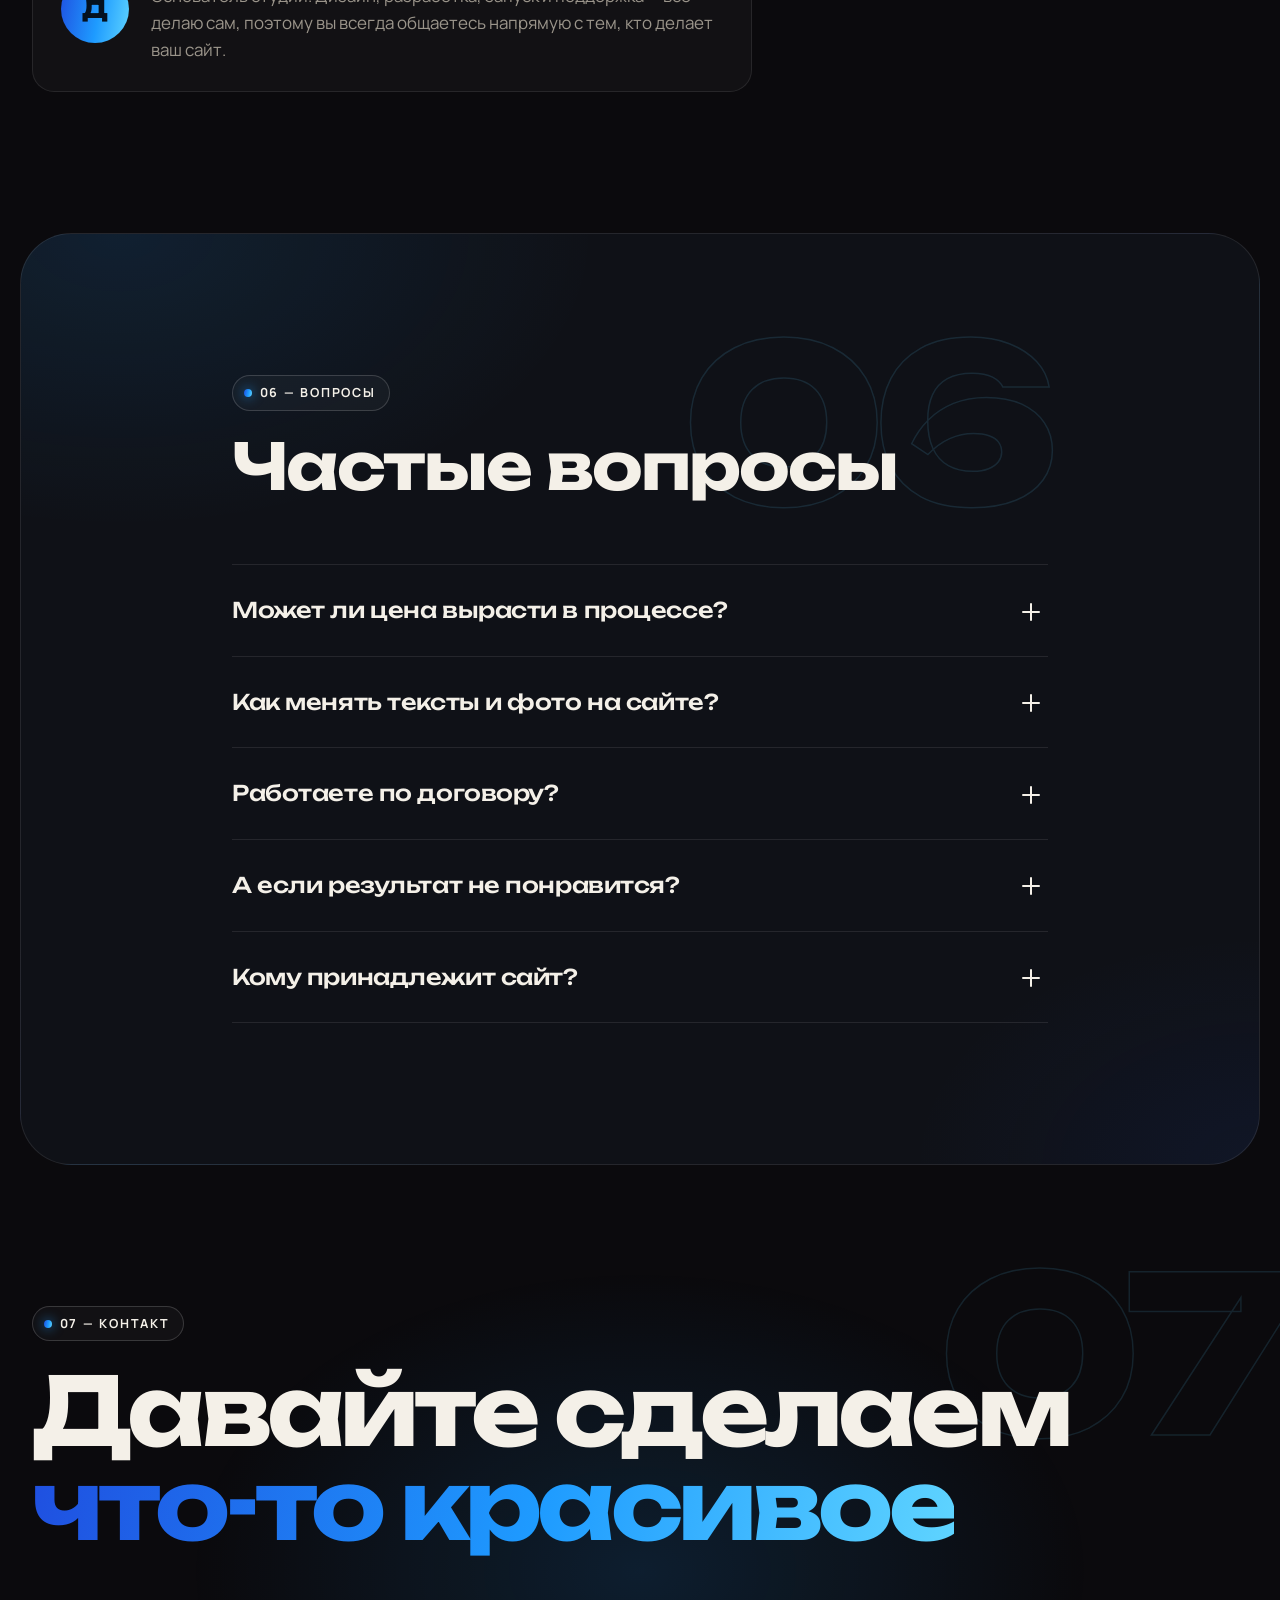
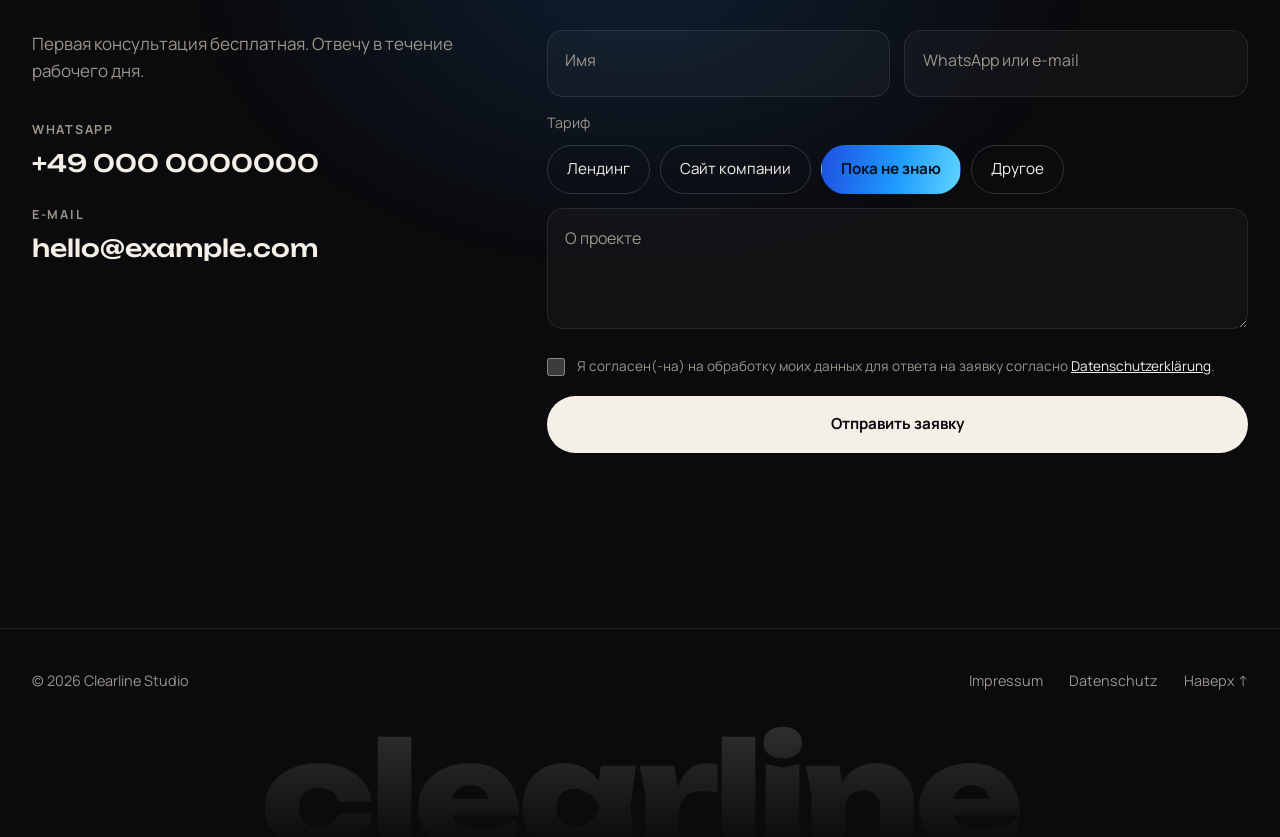
==== commit e4953585: "Process: aurora backdrop, glass cards with icons, tags, active step and cursor light Co-Authored-By:" ====
--- a/index.html
+++ b/index.html
@@ -188,17 +188,48 @@
     <!-- ============ PROCESS (горизонтальная прокрутка) ============ -->
     <section class="hscroll" id="process">
       <div class="hscroll__sticky">
+        <div class="proc__bg" aria-hidden="true"><i></i><i></i><i></i></div>
         <div class="hscroll__track">
           <div class="hscroll__intro">
             <p class="label label--sec">03 — Процесс</p>
             <h2 class="h2">Пять шагов<br><span class="grad">до запуска</span></h2>
             <p class="muted">Прозрачно на каждом этапе: вы всегда знаете, что происходит и что будет дальше.</p>
           </div>
-          <article class="step"><span class="step__num">01</span><h3>Знакомство</h3><p>30-минутный созвон и короткий бриф. Разбираюсь в задаче, целях и аудитории.</p></article>
-          <article class="step"><span class="step__num">02</span><h3>Договор</h3><p>Цена по выбранному тарифу, сроки и план работ. Подписываем договор.</p></article>
-          <article class="step"><span class="step__num">03</span><h3>Дизайн</h3><p>Прототип, затем макеты. Два раунда правок уже включены.</p></article>
-          <article class="step"><span class="step__num">04</span><h3>Разработка</h3><p>Код и интеграции. Прогресс виден на тестовом адресе в любой момент.</p></article>
-          <article class="step"><span class="step__num">05</span><h3>Запуск</h3><p>Проверка по чек-листу, переезд на ваш домен, передача доступов.</p></article>
+          <article class="step">
+            <div class="step__top"><span class="step__icon" aria-hidden="true"><svg viewBox="0 0 24 24"><path d="M4 5h16v11H9l-5 4z"/><path d="M8 9.5h8M8 12.5h5"/></svg></span><span class="step__tag">Созвон · 30 мин</span></div>
+            <span class="step__num">01</span>
+            <h3>Знакомство</h3>
+            <p>30-минутный созвон и короткий бриф. Разбираюсь в задаче, целях и аудитории.</p>
+            <span class="step__node" aria-hidden="true"></span>
+          </article>
+          <article class="step">
+            <div class="step__top"><span class="step__icon" aria-hidden="true"><svg viewBox="0 0 24 24"><path d="M6 3h9l4 4v14H6z"/><path d="M14 3v5h5"/><path d="M9.5 14.5l2 2 4-4.5"/></svg></span><span class="step__tag">Фиксированная цена</span></div>
+            <span class="step__num">02</span>
+            <h3>Договор</h3>
+            <p>Цена по выбранному тарифу, сроки и план работ. Подписываем договор.</p>
+            <span class="step__node" aria-hidden="true"></span>
+          </article>
+          <article class="step">
+            <div class="step__top"><span class="step__icon" aria-hidden="true"><svg viewBox="0 0 24 24"><path d="M4 20l4.5-1 10-10-3.5-3.5-10 10z"/><path d="M13.5 7l3.5 3.5"/><path d="M4 20h7"/></svg></span><span class="step__tag">2 раунда правок</span></div>
+            <span class="step__num">03</span>
+            <h3>Дизайн</h3>
+            <p>Прототип, затем макеты. Два раунда правок уже включены.</p>
+            <span class="step__node" aria-hidden="true"></span>
+          </article>
+          <article class="step">
+            <div class="step__top"><span class="step__icon" aria-hidden="true"><svg viewBox="0 0 24 24"><path d="M8.5 7L3.5 12l5 5M15.5 7l5 5-5 5"/><path d="M13.5 5l-3 14"/></svg></span><span class="step__tag">Тестовый адрес</span></div>
+            <span class="step__num">04</span>
+            <h3>Разработка</h3>
+            <p>Код и интеграции. Прогресс виден на тестовом адресе в любой момент.</p>
+            <span class="step__node" aria-hidden="true"></span>
+          </article>
+          <article class="step">
+            <div class="step__top"><span class="step__icon" aria-hidden="true"><svg viewBox="0 0 24 24"><path d="M12 3c3.5 2 5 5.5 5 9.5l-2.5 3h-5L7 12.5C7 8.5 8.5 5 12 3z"/><circle cx="12" cy="10" r="1.8"/><path d="M9.5 15.5L8 20l4-2 4 2-1.5-4.5"/></svg></span><span class="step__tag">Ваш домен</span></div>
+            <span class="step__num">05</span>
+            <h3>Запуск</h3>
+            <p>Проверка по чек-листу, переезд на ваш домен, передача доступов.</p>
+            <span class="step__node" aria-hidden="true"></span>
+          </article>
         </div>
         <div class="hscroll__bar" aria-hidden="true"><span></span></div>
       </div>
--- a/styles.css
+++ b/styles.css
@@ -361,31 +361,76 @@
 .orb.is-on { opacity: .5; }
 
 /* ---------- Процесс: горизонтальная прокрутка ---------- */
-.hscroll { position: relative; padding: clamp(60px, 8vw, 100px) 0; }
+.hscroll { position: relative; padding: 0; }
 .hscroll__track { display: grid; gap: 18px; padding: 0 32px; max-width: 1280px; margin: 0 auto; }
 .hscroll__intro { padding: 10px 0 24px; }
 .hscroll__intro .muted { max-width: 380px; margin-top: 1.4rem; }
+/* Фон раздела: глубокий градиент, медленное «северное сияние» и сетка точек */
+.hscroll { isolation: isolate; }
+.hscroll__sticky { position: relative; padding: clamp(70px, 9vw, 120px) 0; }
+.proc__bg { position: absolute; inset: 0; z-index: -1; overflow: hidden; pointer-events: none;
+  background: radial-gradient(120% 80% at 50% 0%, #0d1830 0%, #090b12 55%, var(--bg) 100%); }
+.proc__bg::after { content: ""; position: absolute; inset: 0;
+  background-image: radial-gradient(rgba(255,255,255,.09) 1px, transparent 1.2px); background-size: 26px 26px;
+  -webkit-mask-image: radial-gradient(70% 60% at 50% 50%, #000 30%, transparent 80%); mask-image: radial-gradient(70% 60% at 50% 50%, #000 30%, transparent 80%); }
+.proc__bg i { position: absolute; border-radius: 50%; filter: blur(70px); opacity: .55; animation: aurora 18s ease-in-out infinite alternate; }
+.proc__bg i:nth-child(1) { width: 46vw; height: 46vw; left: -8vw; top: -10vw; background: #1f4fe0; }
+.proc__bg i:nth-child(2) { width: 38vw; height: 38vw; right: -6vw; top: 20%; background: #1e9bff; opacity: .35; animation-duration: 22s; animation-delay: -6s; }
+.proc__bg i:nth-child(3) { width: 30vw; height: 30vw; left: 35%; bottom: -14vw; background: #5fd4ff; opacity: .22; animation-duration: 26s; animation-delay: -12s; }
+@keyframes aurora { 0% { transform: translate(0, 0) scale(1); } 50% { transform: translate(6vw, 4vw) scale(1.15); } 100% { transform: translate(-4vw, 7vw) scale(.92); } }
+
+/* Карточки шагов: стекло, градиентная рамка, иконка, тег, крупный номер */
 .step {
-  position: relative; overflow: hidden;
-  padding: 34px;
-  border-radius: var(--radius);
-  background: var(--card);
-  border: 1px solid var(--line);
-}
-.step__num { display: block; margin-bottom: 70px; font-family: var(--display); font-size: clamp(3.4rem, 7vw, 6rem); font-weight: 800; line-height: .9; letter-spacing: -0.06em; color: transparent; -webkit-text-stroke: 1px var(--line-2); transition: -webkit-text-stroke-color .4s; }
-.step h3 { font-family: var(--display); font-size: 1.5rem; letter-spacing: -0.02em; margin-bottom: .6em; }
-.step p { margin: 0; color: var(--muted); }
-.hscroll--on .step p { min-height: 4.8em; }
-.step:hover .step__num { -webkit-text-stroke-color: var(--g2); }
+  --mx: 50%; --my: 0%;
+  position: relative; overflow: hidden; isolation: isolate;
+  padding: 30px 32px 34px;
+  border-radius: 26px;
+  border: 1px solid transparent;
+  background:
+    linear-gradient(160deg, rgba(20, 26, 44, .92), rgba(11, 13, 20, .92)) padding-box,
+    linear-gradient(140deg, rgba(95, 212, 255, .35), rgba(255, 255, 255, .06) 40%, rgba(31, 79, 224, .35)) border-box;
+  box-shadow: 0 30px 70px -40px rgba(0, 0, 0, .9);
+  -webkit-backdrop-filter: blur(10px); backdrop-filter: blur(10px);
+  transition: transform .7s var(--ease), box-shadow .7s var(--ease), background .7s;
+}
+/* Свет, который идёт за курсором */
+.step::before { content: ""; position: absolute; inset: 0; z-index: -1; opacity: 0; transition: opacity .5s;
+  background: radial-gradient(380px circle at var(--mx) var(--my), rgba(30, 155, 255, .18), transparent 60%); }
+.step:hover::before, .step.is-active::before { opacity: 1; }
+.step.is-active {
+  transform: translateY(-10px);
+  background:
+    linear-gradient(160deg, rgba(22, 34, 64, .95), rgba(12, 15, 26, .95)) padding-box,
+    linear-gradient(140deg, #5fd4ff, rgba(255, 255, 255, .1) 45%, #1f4fe0) border-box;
+  box-shadow: 0 40px 90px -40px rgba(30, 155, 255, .55), 0 0 0 1px rgba(95, 212, 255, .08);
+}
+.step__top { display: flex; align-items: center; justify-content: space-between; gap: 12px; margin-bottom: 26px; }
+.step__icon { display: grid; place-items: center; width: 52px; height: 52px; border-radius: 16px;
+  background: linear-gradient(145deg, rgba(95, 212, 255, .18), rgba(31, 79, 224, .12)); border: 1px solid rgba(95, 212, 255, .25);
+  box-shadow: inset 0 1px 0 rgba(255,255,255,.12); transition: background .6s, box-shadow .6s; }
+.step__icon svg { width: 24px; height: 24px; fill: none; stroke: var(--g3); stroke-width: 1.6; stroke-linecap: round; stroke-linejoin: round; }
+.step.is-active .step__icon { background: var(--grad); box-shadow: 0 10px 30px -8px rgba(30, 155, 255, .8); }
+.step.is-active .step__icon svg { stroke: var(--on-grad); }
+.step__tag { padding: .45em .9em; border-radius: 99px; border: 1px solid var(--line-2); background: rgba(255,255,255,.04); font-size: .74rem; font-weight: 600; letter-spacing: .04em; color: var(--muted); white-space: nowrap; }
+.step.is-active .step__tag { color: var(--text); border-color: rgba(95, 212, 255, .4); }
+.step__num { display: block; margin-bottom: 40px; font-family: var(--display); font-size: clamp(4rem, 8vw, 7.2rem); font-weight: 800; line-height: .85; letter-spacing: -0.07em;
+  color: transparent; -webkit-text-stroke: 1.5px rgba(95, 212, 255, .35);
+  background: var(--grad); -webkit-background-clip: text; background-clip: text; background-size: 100% 0%; background-repeat: no-repeat; background-position: 0 100%;
+  transition: background-size .9s var(--ease), -webkit-text-stroke-color .6s; }
+.step.is-active .step__num, .step:hover .step__num { background-size: 100% 100%; -webkit-text-stroke-color: transparent; }
+.step h3 { font-family: var(--display); font-size: 1.55rem; letter-spacing: -0.02em; margin-bottom: .55em; }
+.step p { margin: 0; color: var(--muted); line-height: 1.6; }
+.step__node { position: absolute; left: 32px; bottom: 0; width: 46px; height: 3px; border-radius: 3px 3px 0 0; background: var(--line-2); transition: width .8s var(--ease), background .6s; }
+.step.is-active .step__node { width: calc(100% - 64px); background: var(--grad); }
 .hscroll__bar { display: none; }
 
 .hscroll--on { padding: 0; }
-.hscroll--on .hscroll__sticky { position: sticky; top: 0; height: 100vh; overflow: hidden; display: flex; flex-direction: column; justify-content: center; }
+.hscroll--on .hscroll__sticky { position: sticky; top: 0; height: 100vh; padding: 0; overflow: hidden; display: flex; flex-direction: column; justify-content: center; }
 .hscroll--on .hscroll__track { display: flex; align-items: stretch; gap: 22px; max-width: none; margin: 0; padding: 0 max(32px, calc((100vw - 1216px) / 2)); will-change: transform; }
 .hscroll--on .hscroll__intro { flex: 0 0 min(460px, 40vw); align-self: center; padding: 0 40px 0 0; }
-.hscroll--on .step { flex: 0 0 min(400px, 34vw); min-height: min(460px, 60vh); display: flex; flex-direction: column; }
-.hscroll--on .step__num { margin-bottom: auto; }
-.hscroll--on .hscroll__bar { display: block; width: min(1216px, calc(100vw - 64px)); height: 2px; margin: 48px auto 0; background: var(--line); border-radius: 2px; overflow: hidden; }
+.hscroll--on .step { flex: 0 0 min(400px, 34vw); min-height: min(480px, 62vh); display: flex; flex-direction: column; }
+.hscroll--on .step__num { margin: auto 0 28px; }
+.hscroll--on .hscroll__bar { display: block; width: min(1216px, calc(100vw - 64px)); height: 3px; margin: 48px auto 0; background: var(--line); border-radius: 2px; overflow: hidden; }
 .hscroll--on .hscroll__bar span { display: block; height: 100%; background: var(--grad); transform-origin: left; transform: scaleX(var(--p, 0)); }
 
 /* ---------- Работы (концепты) ---------- */
@@ -660,7 +705,7 @@
   .svc__text { grid-column: 1 / -1; }
   .svc__arrow { grid-row: 2; grid-column: 2; width: 44px; height: 44px; }
   .hscroll__track { grid-template-columns: 1fr; }
-  .step__num { margin-bottom: 36px; }
+  .step__num { margin-bottom: 26px; }
   .stats { grid-template-columns: 1fr; }
   .stat, .stat + .stat { padding: 28px 0; border-left: 0; }
   .stat + .stat { border-top: 1px solid var(--line); }
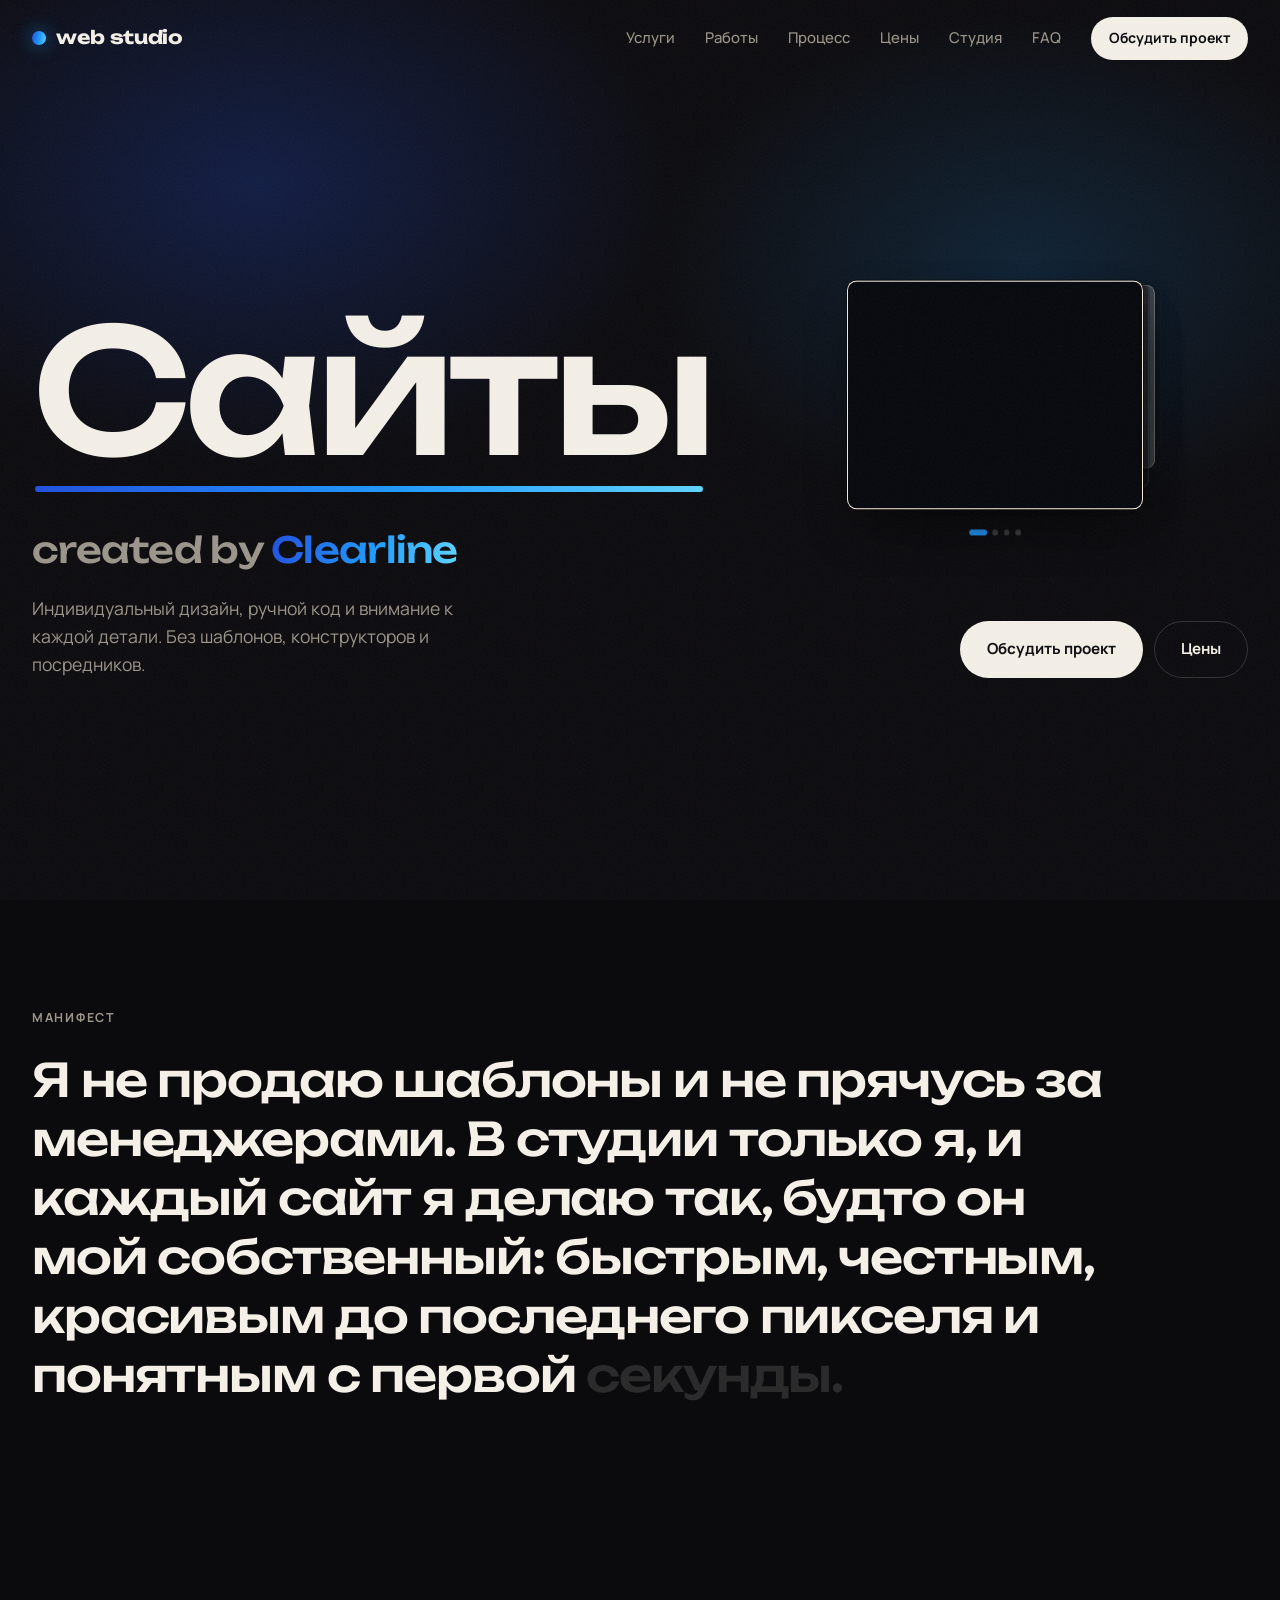
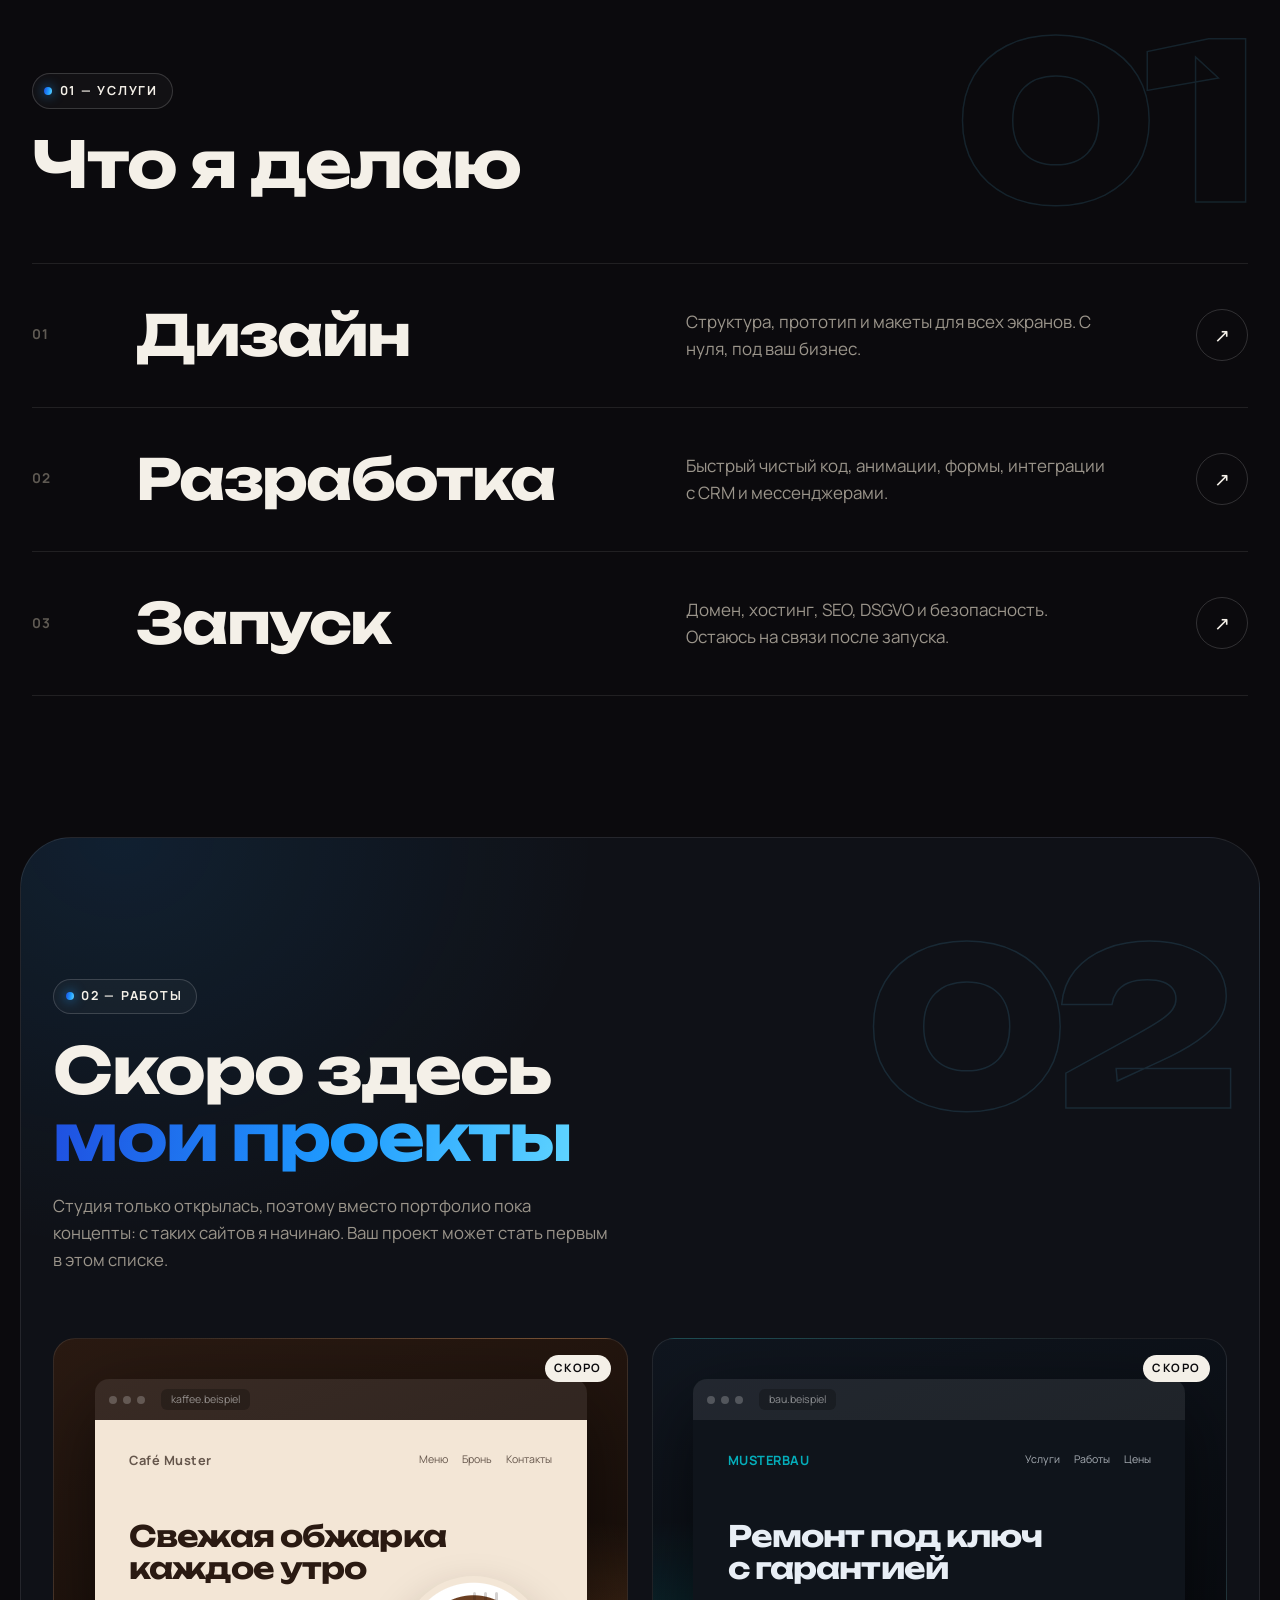
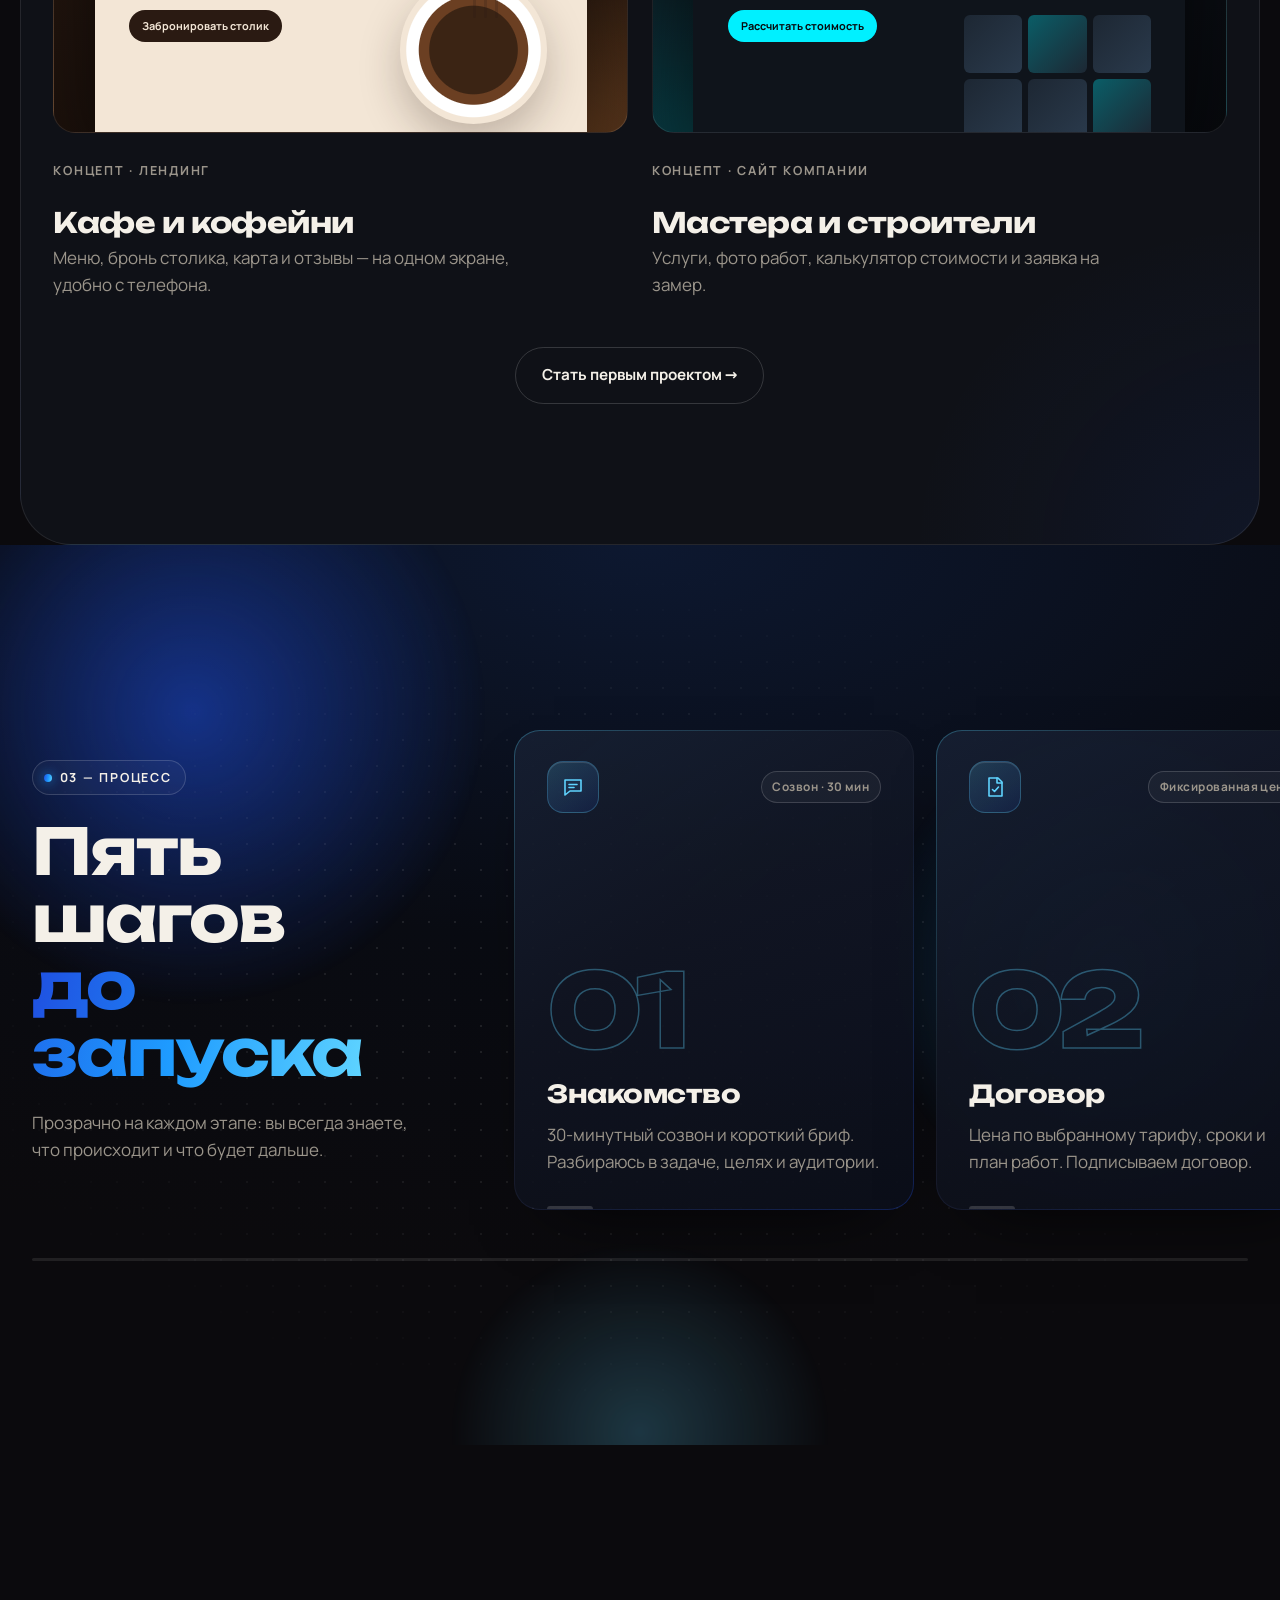
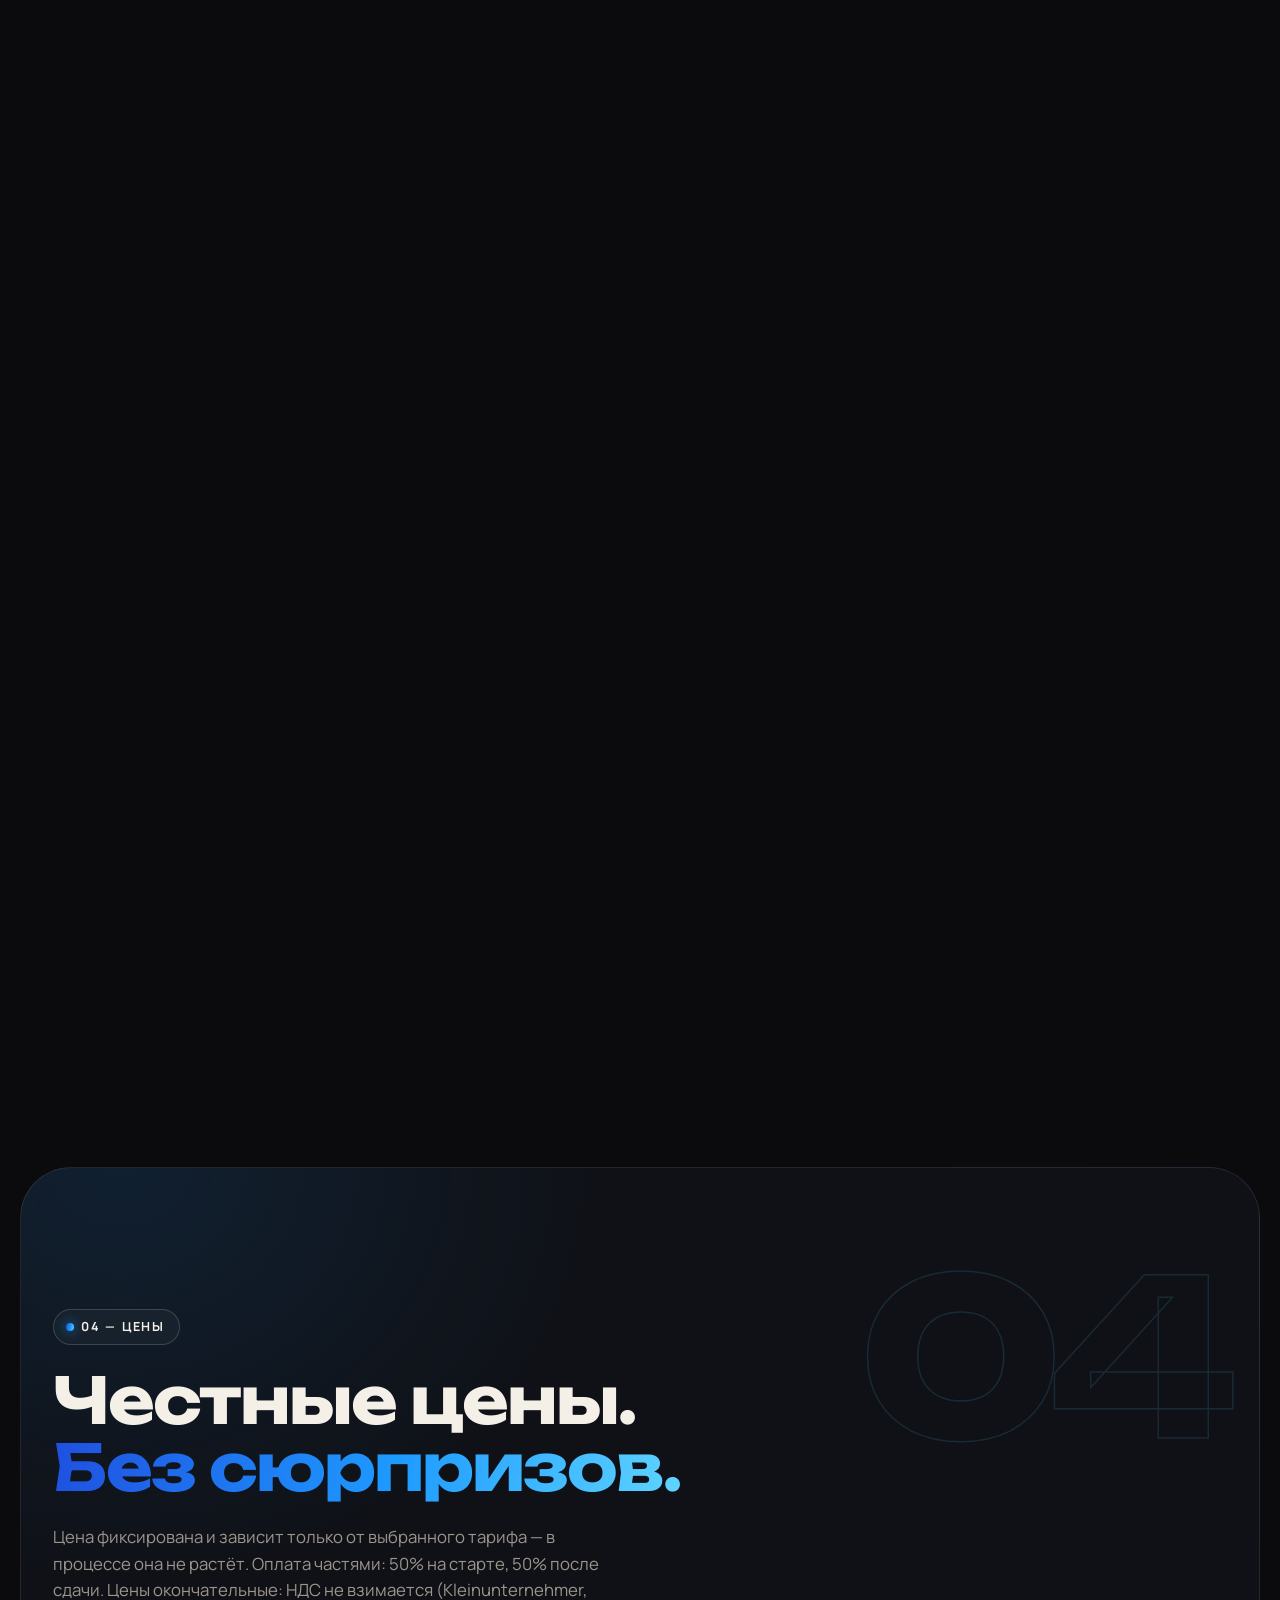
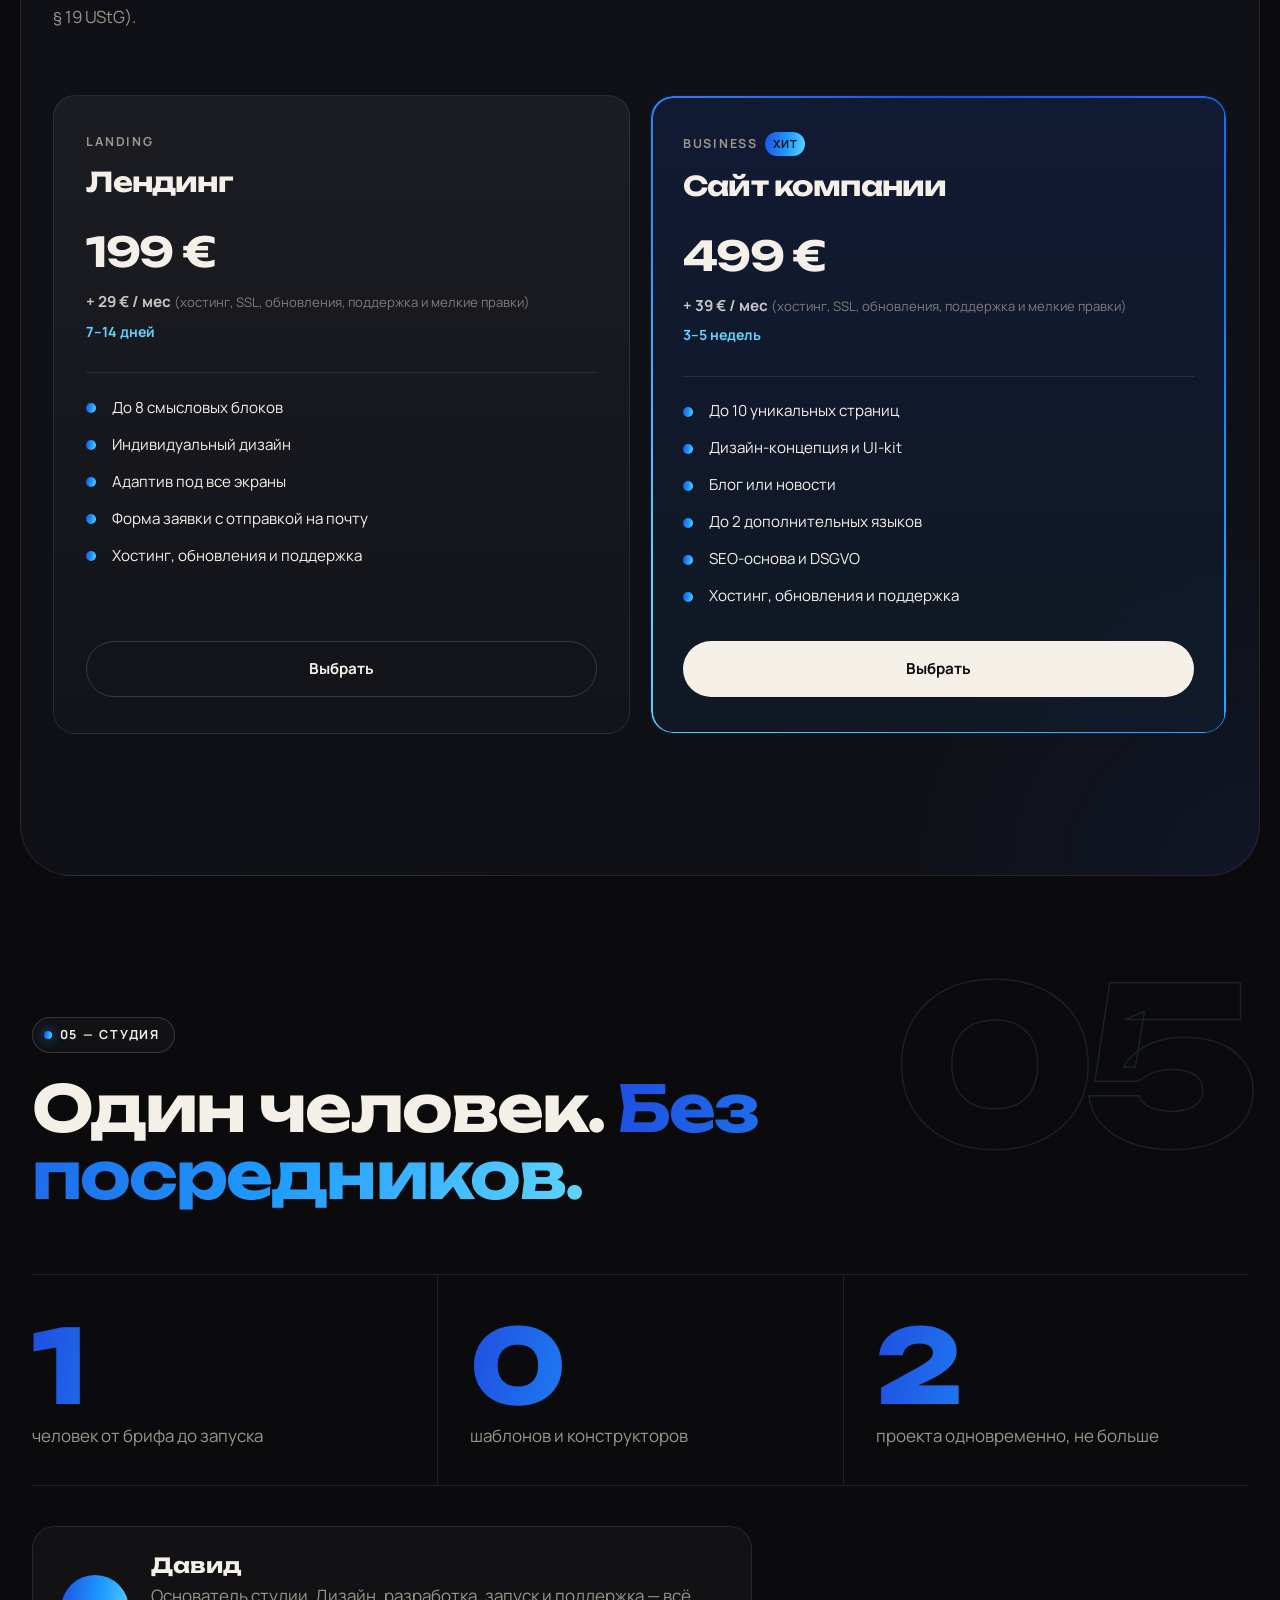
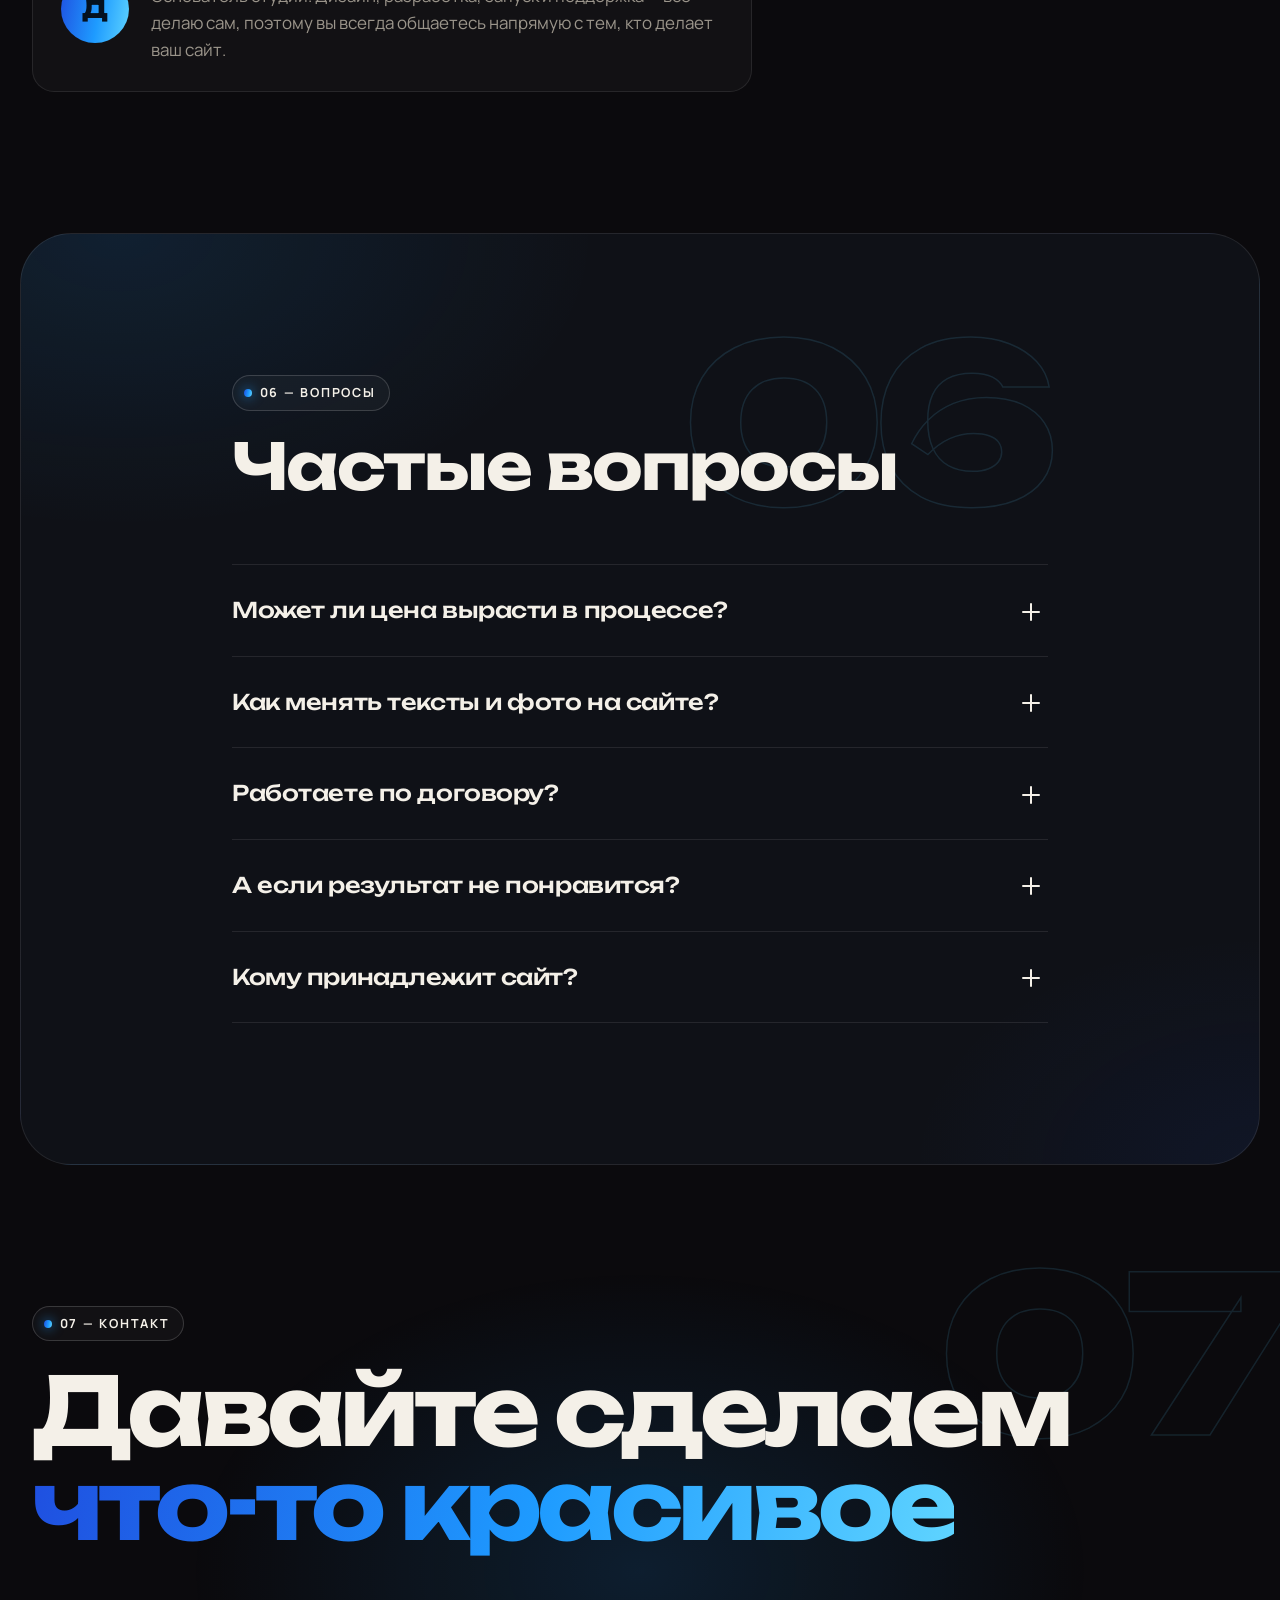
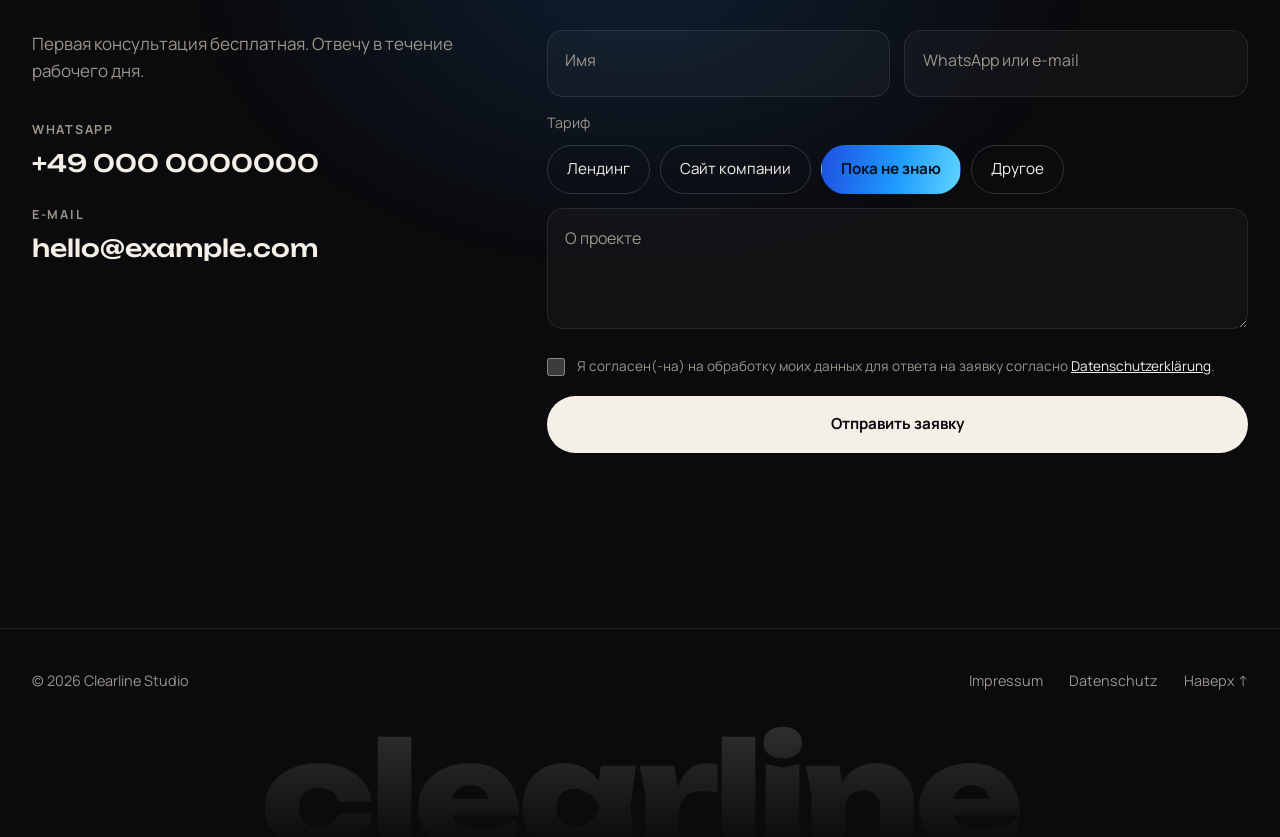
==== commit 313a5b5d: "Performance: drop costly filters and animated grain, pause offscreen animations, idle cursor loop, c" ====
--- a/index.html
+++ b/index.html
@@ -7,7 +7,7 @@
   <meta name="description" content="Независимая веб-студия: сайты компаний и лендинги с индивидуальным дизайном, ручным кодом и соблюдением DSGVO.">
   <meta name="theme-color" content="#0b0a0d">
   <meta name="color-scheme" content="dark">
-  <link rel="preload" href="fonts/unbounded-cyrillic-800-normal.woff2" as="font" type="font/woff2" crossorigin>
+  <link rel="preload" href="fonts/unbounded-cyrillic-500-normal.woff2" as="font" type="font/woff2" crossorigin>
   <link rel="preload" href="fonts/manrope-cyrillic-400-normal.woff2" as="font" type="font/woff2" crossorigin>
   <link rel="stylesheet" href="fonts/fonts.css">
   <link rel="stylesheet" href="styles.css">
@@ -383,7 +383,7 @@
 
   <div class="grain" aria-hidden="true"></div>
 
-  <script src="script.js"></script>
-  <script src="consent.js"></script>
+  <script src="script.js" defer></script>
+  <script src="consent.js" defer></script>
 </body>
 </html>
--- a/styles.css
+++ b/styles.css
@@ -150,7 +150,6 @@
   background:
     radial-gradient(40% 50% at 25% 45%, rgba(31, 79, 224, .26), transparent 70%),
     radial-gradient(35% 45% at 75% 55%, rgba(30, 155, 255, .16), transparent 70%);
-  filter: blur(20px);
   pointer-events: none;
 }
 /* «Рабочие столы»: окна разных сайтов листаются, как в обзоре окон на Linux. Чисто декоративно */
@@ -171,13 +170,15 @@
   background: #15161b;
   box-shadow: 0 2.4em 5em -1.6em rgba(0,0,0,.75), 0 0 0 1px rgba(0,0,0,.4);
   transform-origin: 50% 100%;
-  transition: transform .9s var(--ease), opacity .9s var(--ease), filter .9s var(--ease);
+  transition: transform .9s var(--ease), opacity .9s var(--ease);
   will-change: transform, opacity;
+  contain: layout paint;
 }
 .win[data-pos="0"] { z-index: 4; transform: none; opacity: 1; }
-.win[data-pos="1"] { z-index: 3; transform: translate(7%, -9%) scale(.9); opacity: .7; filter: brightness(.6); }
-.win[data-pos="2"] { z-index: 2; transform: translate(14%, -18%) scale(.8); opacity: .45; filter: brightness(.45); }
-.win[data-pos="3"] { z-index: 1; transform: translate(21%, -27%) scale(.7); opacity: .2; filter: brightness(.35); }
+.win[data-pos="1"] { z-index: 3; transform: translate(7%, -9%) scale(.9); opacity: .7; --dim: .4; }
+.win[data-pos="2"] { z-index: 2; transform: translate(14%, -18%) scale(.8); opacity: .45; --dim: .55; }
+.win[data-pos="3"] { z-index: 1; transform: translate(21%, -27%) scale(.7); opacity: .2; --dim: .65; }
+.win::after { content: ""; position: absolute; inset: 0; z-index: 2; background: #05070c; opacity: var(--dim, 0); transition: opacity .9s var(--ease); pointer-events: none; }
 .win.is-out { z-index: 5; transform: translate(-12%, 14%) scale(.86) rotate(-3deg); opacity: 0; transition-duration: .6s; }
 .win.no-anim { transition: none; }
 .win__bar { flex: none; display: flex; align-items: center; gap: .45em; height: 2.2em; padding: 0 .9em; background: rgba(255,255,255,.06); border-bottom: 1px solid rgba(255,255,255,.07); }
@@ -373,10 +374,10 @@
 .proc__bg::after { content: ""; position: absolute; inset: 0;
   background-image: radial-gradient(rgba(255,255,255,.09) 1px, transparent 1.2px); background-size: 26px 26px;
   -webkit-mask-image: radial-gradient(70% 60% at 50% 50%, #000 30%, transparent 80%); mask-image: radial-gradient(70% 60% at 50% 50%, #000 30%, transparent 80%); }
-.proc__bg i { position: absolute; border-radius: 50%; filter: blur(70px); opacity: .55; animation: aurora 18s ease-in-out infinite alternate; }
-.proc__bg i:nth-child(1) { width: 46vw; height: 46vw; left: -8vw; top: -10vw; background: #1f4fe0; }
-.proc__bg i:nth-child(2) { width: 38vw; height: 38vw; right: -6vw; top: 20%; background: #1e9bff; opacity: .35; animation-duration: 22s; animation-delay: -6s; }
-.proc__bg i:nth-child(3) { width: 30vw; height: 30vw; left: 35%; bottom: -14vw; background: #5fd4ff; opacity: .22; animation-duration: 26s; animation-delay: -12s; }
+.proc__bg i { position: absolute; border-radius: 50%; opacity: .55; background: radial-gradient(closest-side, var(--c), transparent); will-change: transform; animation: aurora 18s ease-in-out infinite alternate; }
+.proc__bg i:nth-child(1) { width: 46vw; height: 46vw; left: -8vw; top: -10vw; --c: #1f4fe0; }
+.proc__bg i:nth-child(2) { width: 38vw; height: 38vw; right: -6vw; top: 20%; --c: #1e9bff; opacity: .35; animation-duration: 22s; animation-delay: -6s; }
+.proc__bg i:nth-child(3) { width: 30vw; height: 30vw; left: 35%; bottom: -14vw; --c: #5fd4ff; opacity: .22; animation-duration: 26s; animation-delay: -12s; }
 @keyframes aurora { 0% { transform: translate(0, 0) scale(1); } 50% { transform: translate(6vw, 4vw) scale(1.15); } 100% { transform: translate(-4vw, 7vw) scale(.92); } }
 
 /* Карточки шагов: стекло, градиентная рамка, иконка, тег, крупный номер */
@@ -390,7 +391,6 @@
     linear-gradient(160deg, rgba(20, 26, 44, .92), rgba(11, 13, 20, .92)) padding-box,
     linear-gradient(140deg, rgba(95, 212, 255, .35), rgba(255, 255, 255, .06) 40%, rgba(31, 79, 224, .35)) border-box;
   box-shadow: 0 30px 70px -40px rgba(0, 0, 0, .9);
-  -webkit-backdrop-filter: blur(10px); backdrop-filter: blur(10px);
   transition: transform .7s var(--ease), box-shadow .7s var(--ease), background .7s;
 }
 /* Свет, который идёт за курсором */
@@ -653,13 +653,8 @@
 
 /* ---------- Зерно ---------- */
 .grain {
-  position: fixed; inset: -50%; z-index: 120; pointer-events: none; opacity: .06;
+  position: fixed; inset: 0; z-index: 120; pointer-events: none; opacity: .06;
   background-image: url("data:image/svg+xml,%3Csvg xmlns='http://www.w3.org/2000/svg' width='160' height='160'%3E%3Cfilter id='n'%3E%3CfeTurbulence type='fractalNoise' baseFrequency='.9' numOctaves='3' stitchTiles='stitch'/%3E%3C/filter%3E%3Crect width='100%25' height='100%25' filter='url(%23n)'/%3E%3C/svg%3E");
-  animation: grain 1.2s steps(6) infinite;
-}
-@keyframes grain {
-  0% { transform: translate(0, 0); } 20% { transform: translate(-5%, 3%); } 40% { transform: translate(4%, -6%); }
-  60% { transform: translate(-3%, 5%); } 80% { transform: translate(6%, 2%); } 100% { transform: translate(0, 0); }
 }
 
 /* ---------- Адаптив ---------- */
@@ -721,7 +716,7 @@
 @media (prefers-reduced-motion: reduce) {
   .js .reveal { transform: none; filter: none; }
   .js .reveal.in { transition: opacity 1.2s var(--ease); transition-delay: var(--d, 0s); }
-  .grain, .mock__steam i { animation: none; }
+  .mock__steam i { animation: none; }
   .faq details[open] p { animation: none; }
 }
 
@@ -755,3 +750,6 @@
   --cc-footer-color: var(--muted);
   --cc-footer-border-color: var(--line-2);
 }
+
+/* Анимации вне экрана ставим на паузу — меньше нагрузка на телефон */
+.anim-off, .anim-off *, .anim-off *::before, .anim-off *::after { animation-play-state: paused !important; }
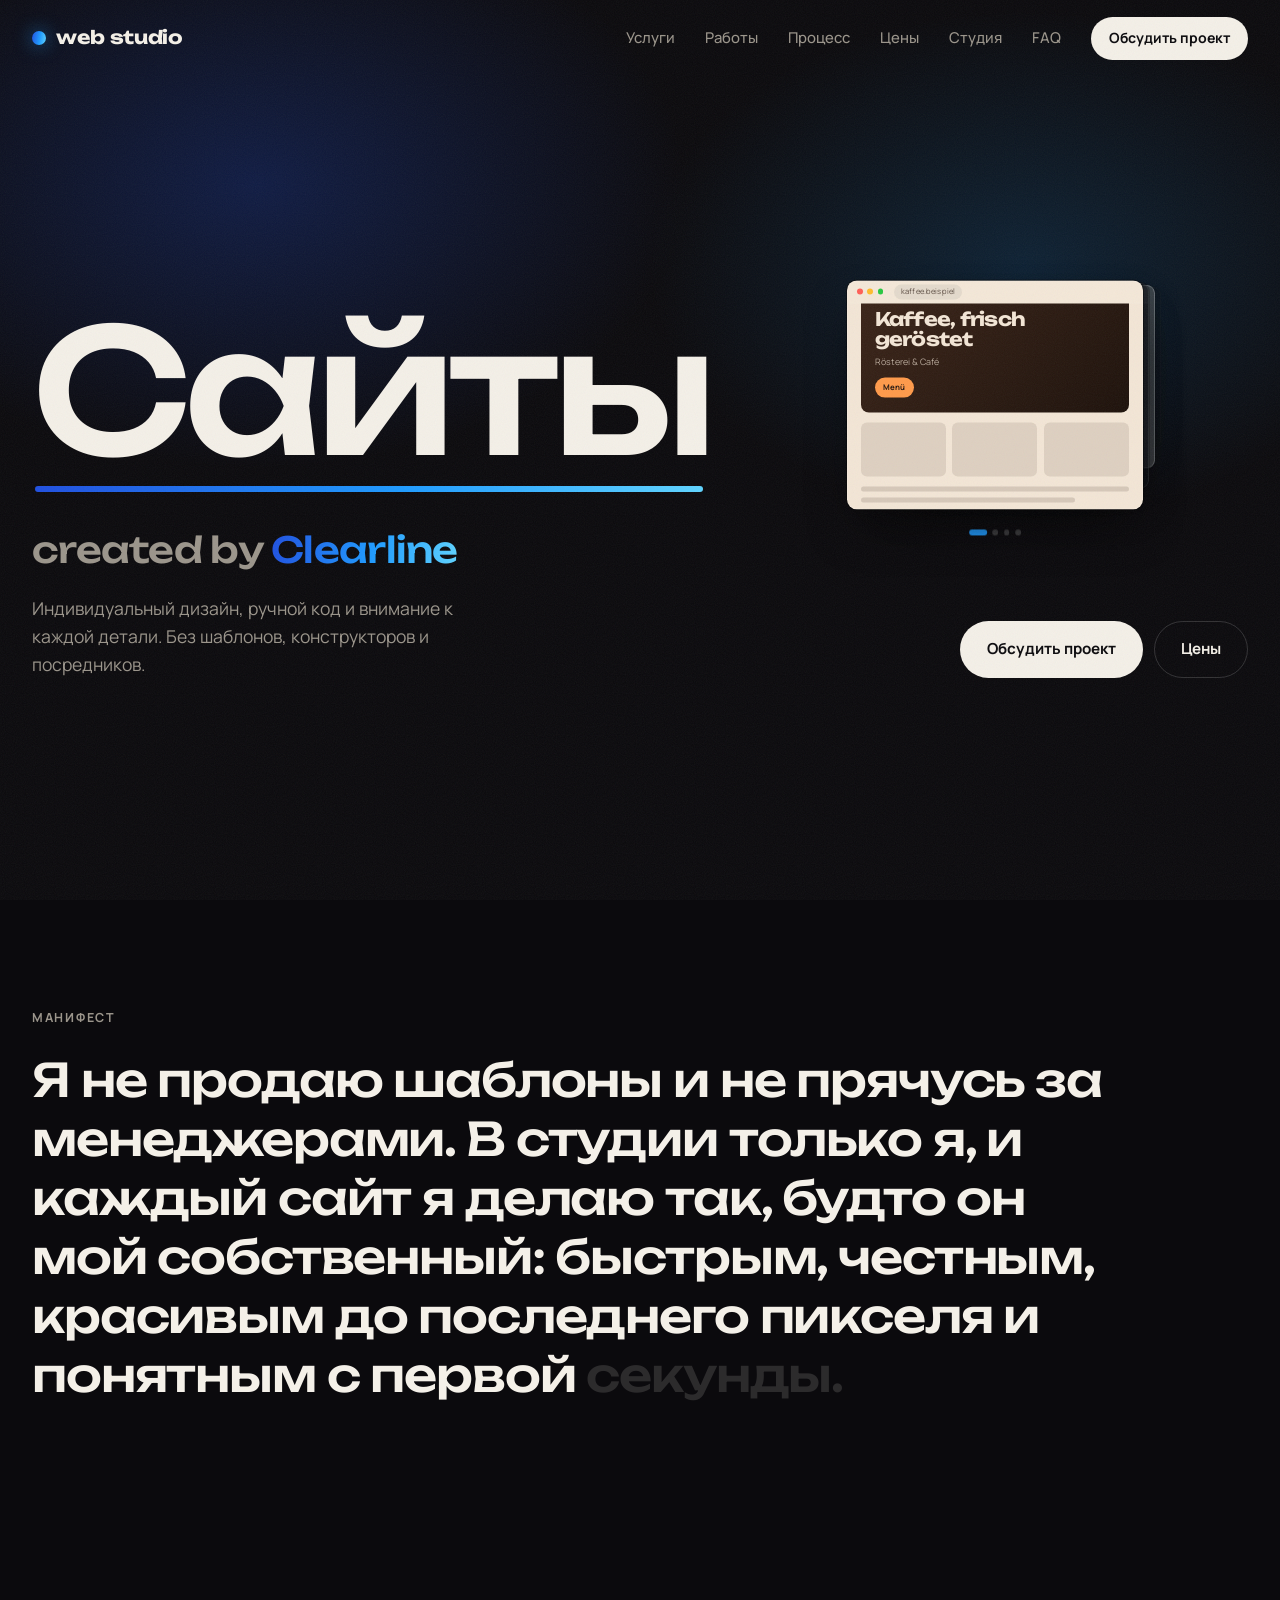
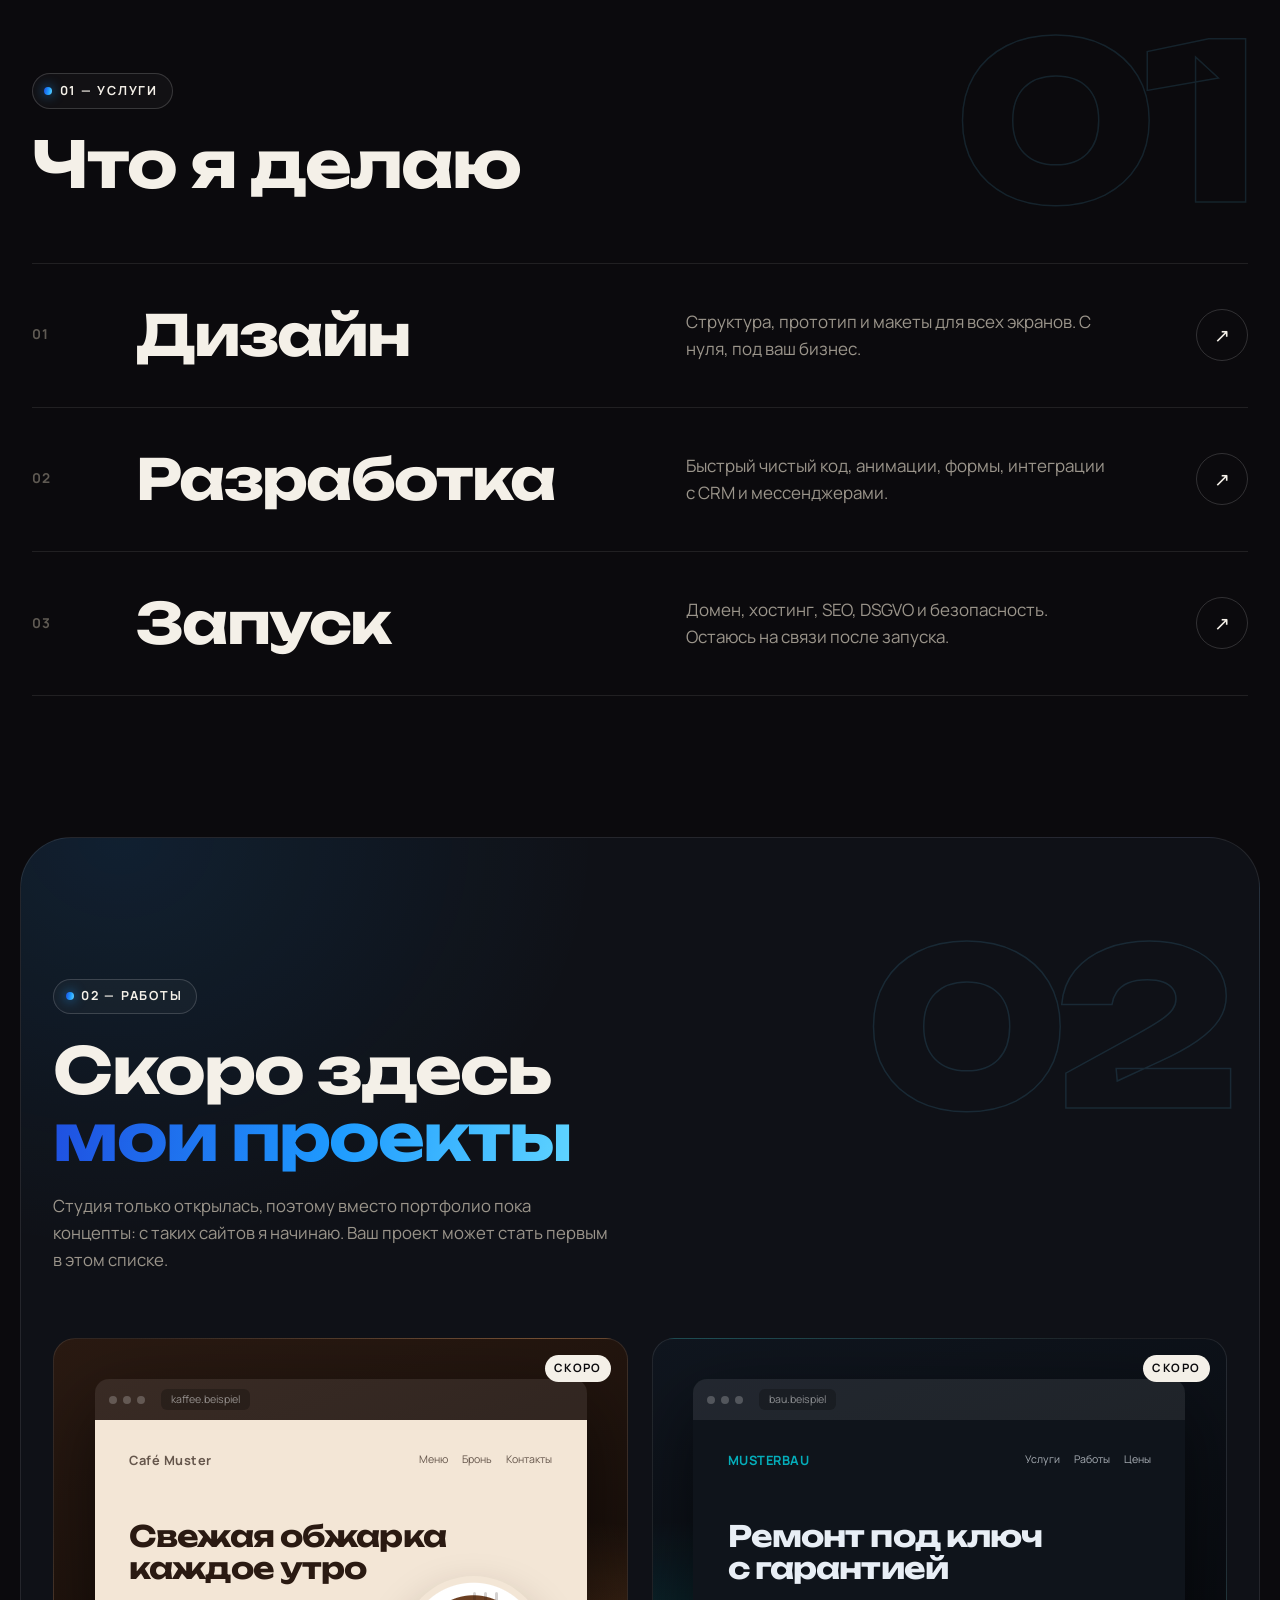
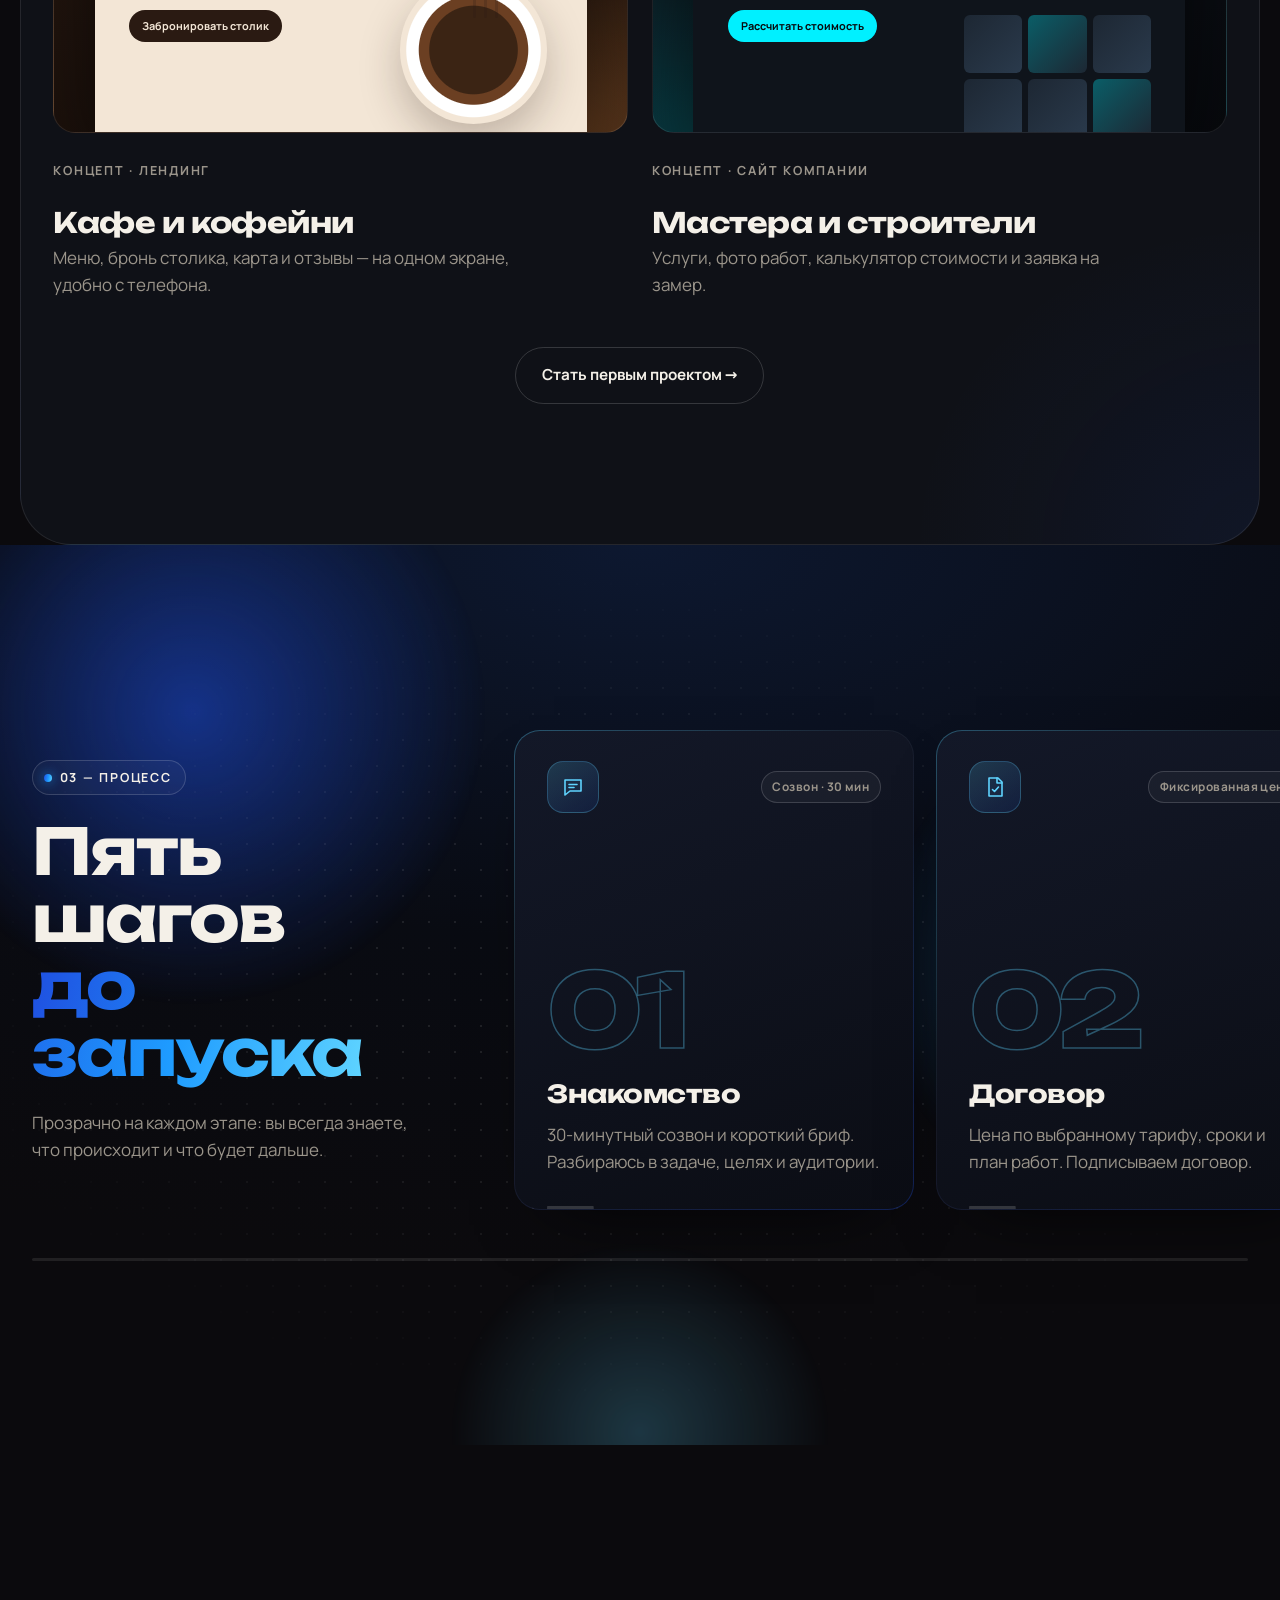
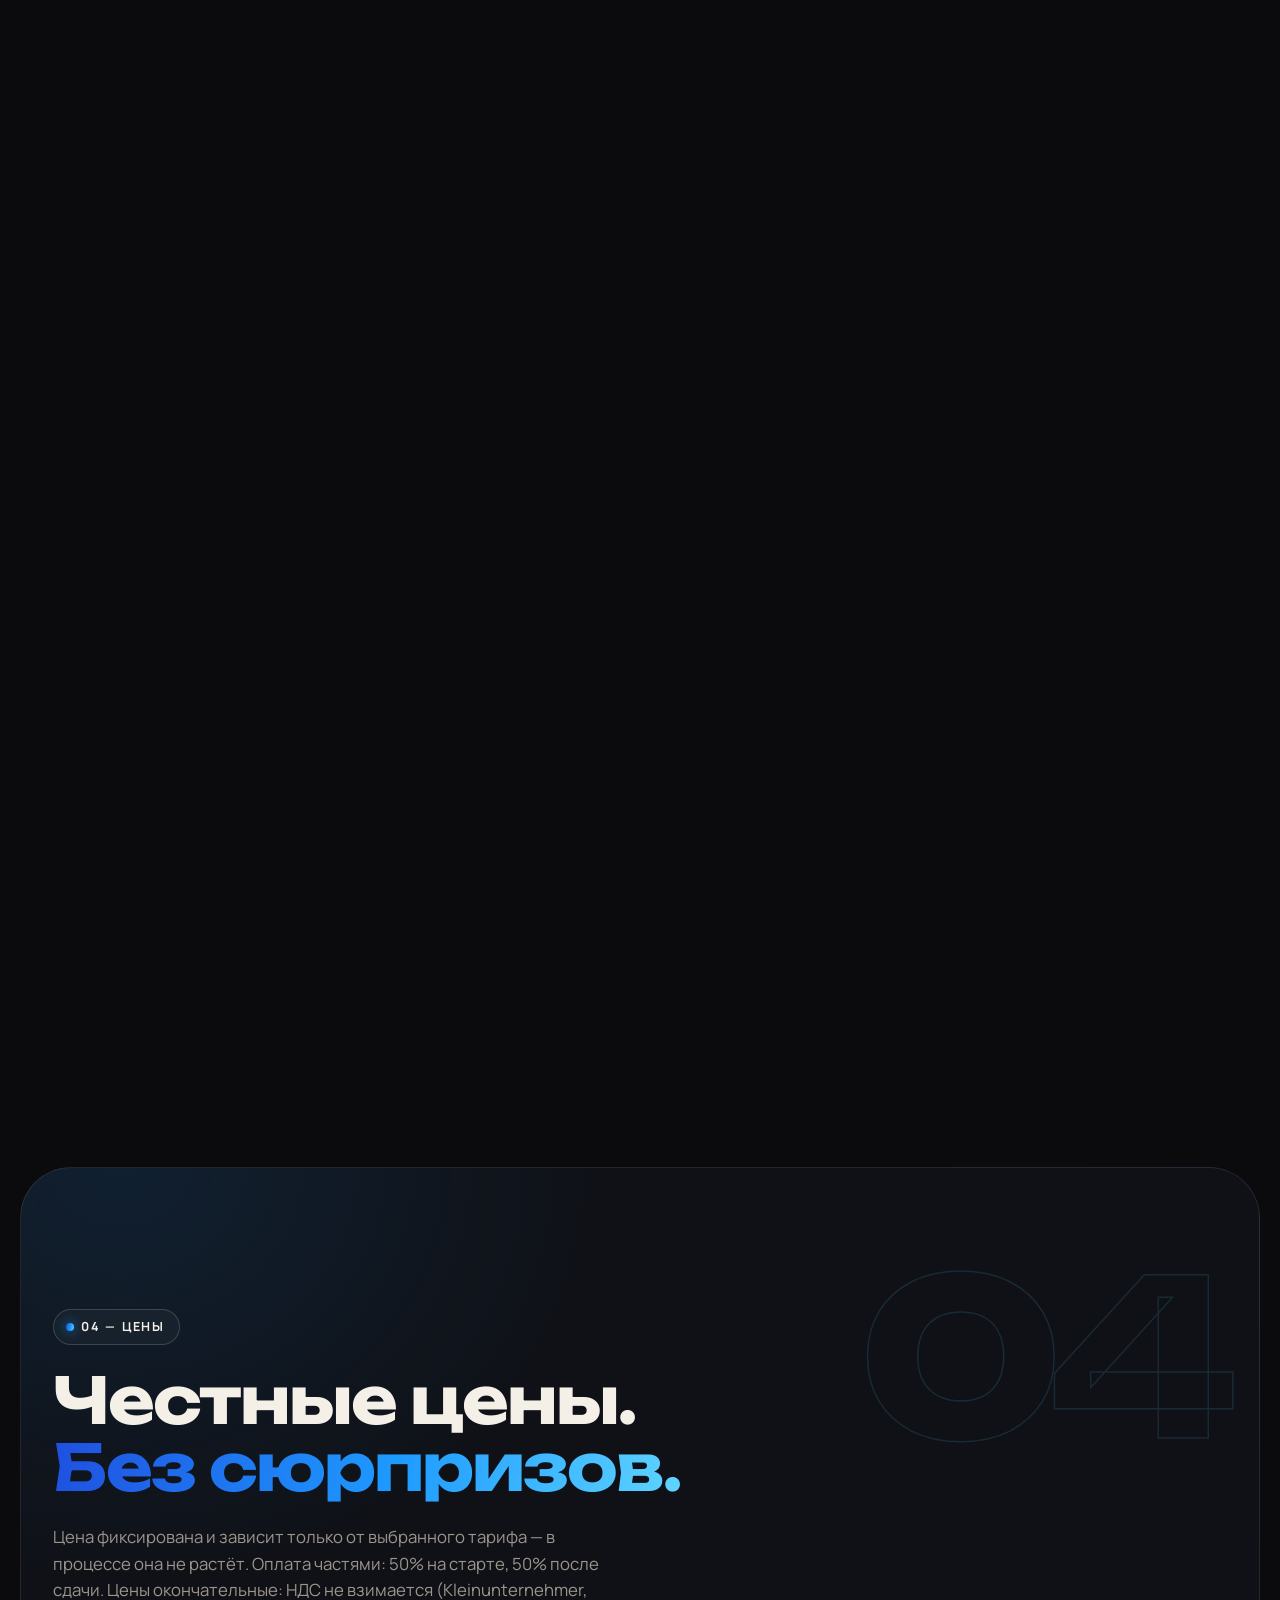
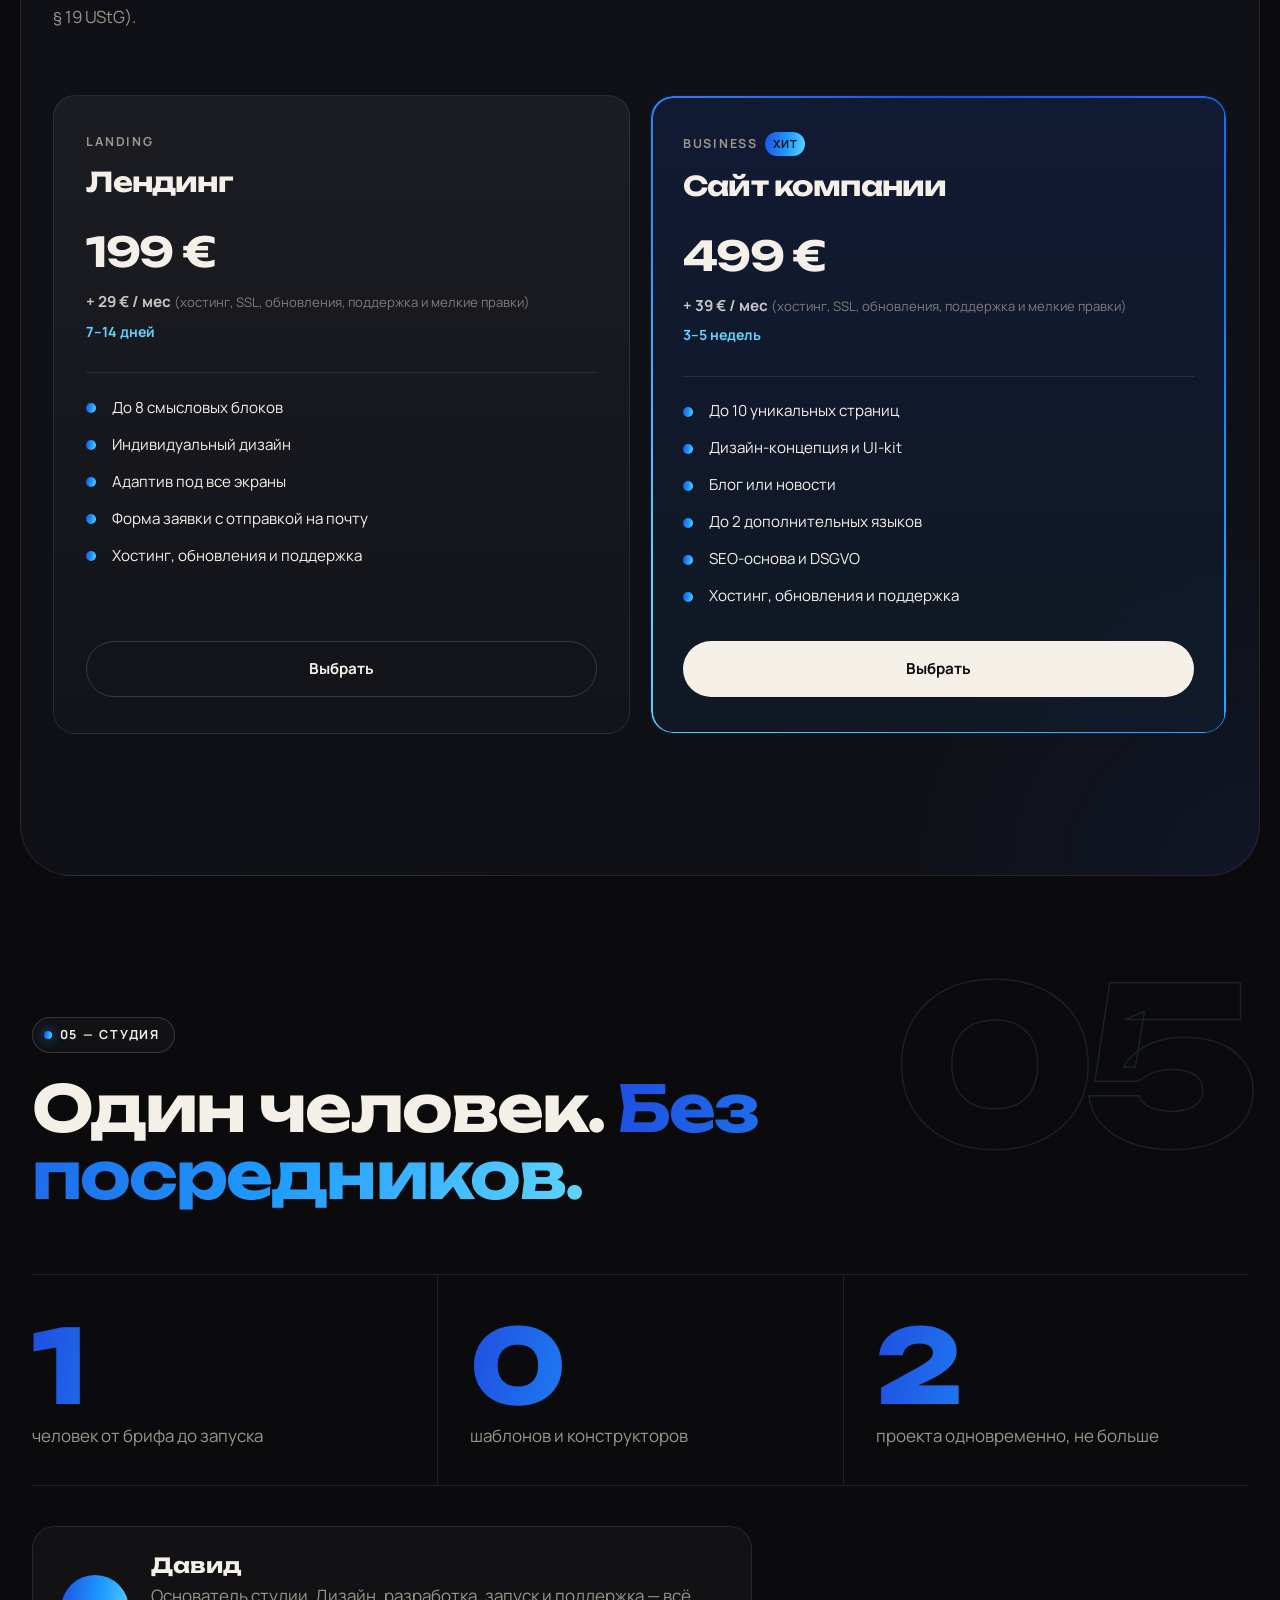
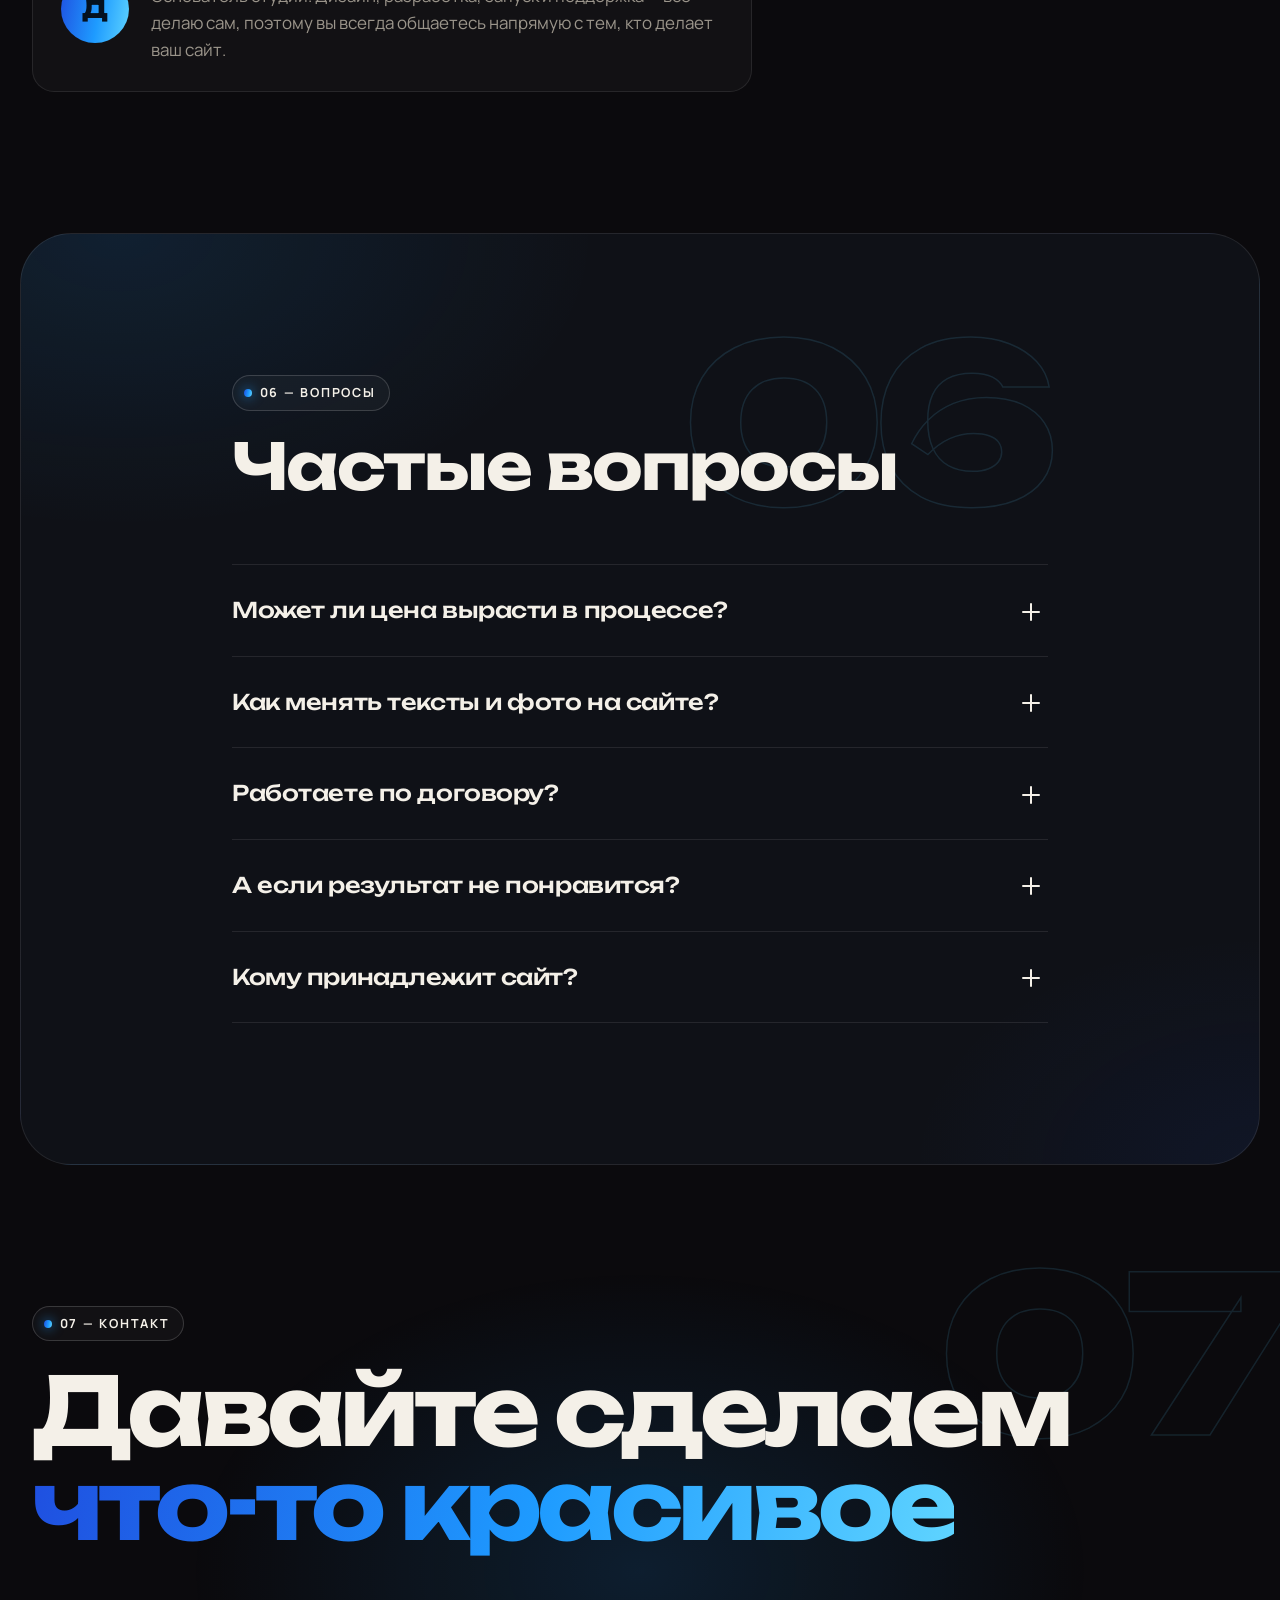
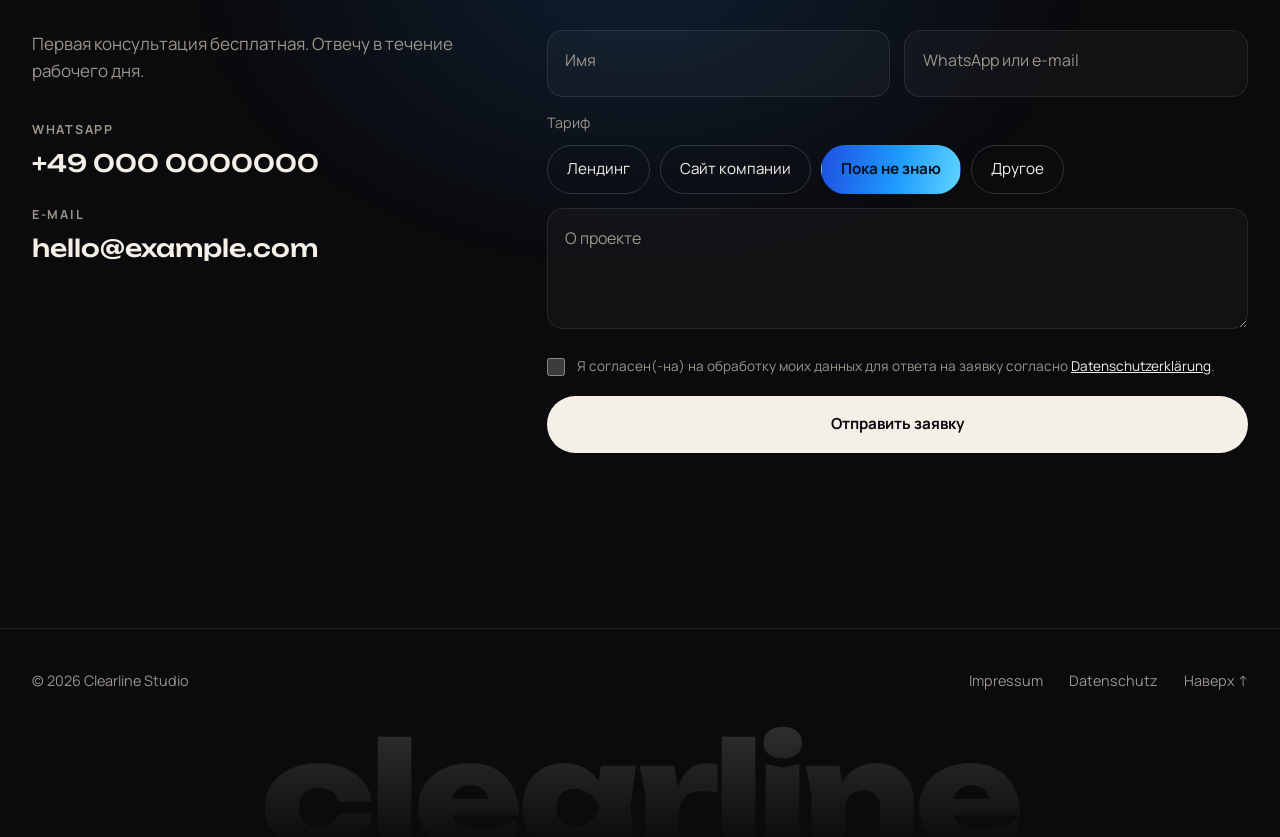
==== commit 8a4b1a27: "Process: no scroll-jacking on touch screens (3x2 grid instead), opacity-only highlights, lighter bac" ====
--- a/index.html
+++ b/index.html
@@ -197,35 +197,35 @@
           </div>
           <article class="step">
             <div class="step__top"><span class="step__icon" aria-hidden="true"><svg viewBox="0 0 24 24"><path d="M4 5h16v11H9l-5 4z"/><path d="M8 9.5h8M8 12.5h5"/></svg></span><span class="step__tag">Созвон · 30 мин</span></div>
-            <span class="step__num">01</span>
+            <span class="step__num" data-n="01">01</span>
             <h3>Знакомство</h3>
             <p>30-минутный созвон и короткий бриф. Разбираюсь в задаче, целях и аудитории.</p>
             <span class="step__node" aria-hidden="true"></span>
           </article>
           <article class="step">
             <div class="step__top"><span class="step__icon" aria-hidden="true"><svg viewBox="0 0 24 24"><path d="M6 3h9l4 4v14H6z"/><path d="M14 3v5h5"/><path d="M9.5 14.5l2 2 4-4.5"/></svg></span><span class="step__tag">Фиксированная цена</span></div>
-            <span class="step__num">02</span>
+            <span class="step__num" data-n="02">02</span>
             <h3>Договор</h3>
             <p>Цена по выбранному тарифу, сроки и план работ. Подписываем договор.</p>
             <span class="step__node" aria-hidden="true"></span>
           </article>
           <article class="step">
             <div class="step__top"><span class="step__icon" aria-hidden="true"><svg viewBox="0 0 24 24"><path d="M4 20l4.5-1 10-10-3.5-3.5-10 10z"/><path d="M13.5 7l3.5 3.5"/><path d="M4 20h7"/></svg></span><span class="step__tag">2 раунда правок</span></div>
-            <span class="step__num">03</span>
+            <span class="step__num" data-n="03">03</span>
             <h3>Дизайн</h3>
             <p>Прототип, затем макеты. Два раунда правок уже включены.</p>
             <span class="step__node" aria-hidden="true"></span>
           </article>
           <article class="step">
             <div class="step__top"><span class="step__icon" aria-hidden="true"><svg viewBox="0 0 24 24"><path d="M8.5 7L3.5 12l5 5M15.5 7l5 5-5 5"/><path d="M13.5 5l-3 14"/></svg></span><span class="step__tag">Тестовый адрес</span></div>
-            <span class="step__num">04</span>
+            <span class="step__num" data-n="04">04</span>
             <h3>Разработка</h3>
             <p>Код и интеграции. Прогресс виден на тестовом адресе в любой момент.</p>
             <span class="step__node" aria-hidden="true"></span>
           </article>
           <article class="step">
             <div class="step__top"><span class="step__icon" aria-hidden="true"><svg viewBox="0 0 24 24"><path d="M12 3c3.5 2 5 5.5 5 9.5l-2.5 3h-5L7 12.5C7 8.5 8.5 5 12 3z"/><circle cx="12" cy="10" r="1.8"/><path d="M9.5 15.5L8 20l4-2 4 2-1.5-4.5"/></svg></span><span class="step__tag">Ваш домен</span></div>
-            <span class="step__num">05</span>
+            <span class="step__num" data-n="05">05</span>
             <h3>Запуск</h3>
             <p>Проверка по чек-листу, переезд на ваш домен, передача доступов.</p>
             <span class="step__node" aria-hidden="true"></span>
--- a/styles.css
+++ b/styles.css
@@ -163,6 +163,7 @@
 }
 @keyframes deskIn { from { opacity: 0; transform: translateY(30px); } to { opacity: 1; transform: none; } }
 .win {
+  --shade: 0;
   position: absolute; inset: 0;
   display: flex; flex-direction: column;
   border-radius: 1em; overflow: hidden;
@@ -175,10 +176,10 @@
   contain: layout paint;
 }
 .win[data-pos="0"] { z-index: 4; transform: none; opacity: 1; }
-.win[data-pos="1"] { z-index: 3; transform: translate(7%, -9%) scale(.9); opacity: .7; --dim: .4; }
-.win[data-pos="2"] { z-index: 2; transform: translate(14%, -18%) scale(.8); opacity: .45; --dim: .55; }
-.win[data-pos="3"] { z-index: 1; transform: translate(21%, -27%) scale(.7); opacity: .2; --dim: .65; }
-.win::after { content: ""; position: absolute; inset: 0; z-index: 2; background: #05070c; opacity: var(--dim, 0); transition: opacity .9s var(--ease); pointer-events: none; }
+.win[data-pos="1"] { z-index: 3; transform: translate(7%, -9%) scale(.9); opacity: .7; --shade: .4; }
+.win[data-pos="2"] { z-index: 2; transform: translate(14%, -18%) scale(.8); opacity: .45; --shade: .55; }
+.win[data-pos="3"] { z-index: 1; transform: translate(21%, -27%) scale(.7); opacity: .2; --shade: .65; }
+.win::after { content: ""; position: absolute; inset: 0; z-index: 2; background: #05070c; opacity: var(--shade, 0); transition: opacity .9s var(--ease); pointer-events: none; }
 .win.is-out { z-index: 5; transform: translate(-12%, 14%) scale(.86) rotate(-3deg); opacity: 0; transition-duration: .6s; }
 .win.no-anim { transition: none; }
 .win__bar { flex: none; display: flex; align-items: center; gap: .45em; height: 2.2em; padding: 0 .9em; background: rgba(255,255,255,.06); border-bottom: 1px solid rgba(255,255,255,.07); }
@@ -364,6 +365,10 @@
 /* ---------- Процесс: горизонтальная прокрутка ---------- */
 .hscroll { position: relative; padding: 0; }
 .hscroll__track { display: grid; gap: 18px; padding: 0 32px; max-width: 1280px; margin: 0 auto; }
+@media (min-width: 1001px) {
+  .hscroll:not(.hscroll--on) .hscroll__track { grid-template-columns: repeat(3, 1fr); gap: 22px; }
+  .hscroll:not(.hscroll--on) .hscroll__intro { grid-column: auto; align-self: center; padding-right: 24px; }
+}
 .hscroll__intro { padding: 10px 0 24px; }
 .hscroll__intro .muted { max-width: 380px; margin-top: 1.4rem; }
 /* Фон раздела: глубокий градиент, медленное «северное сияние» и сетка точек */
@@ -388,40 +393,46 @@
   border-radius: 26px;
   border: 1px solid transparent;
   background:
-    linear-gradient(160deg, rgba(20, 26, 44, .92), rgba(11, 13, 20, .92)) padding-box,
+    linear-gradient(160deg, rgb(19, 24, 40), rgb(11, 13, 20)) padding-box,
     linear-gradient(140deg, rgba(95, 212, 255, .35), rgba(255, 255, 255, .06) 40%, rgba(31, 79, 224, .35)) border-box;
   box-shadow: 0 30px 70px -40px rgba(0, 0, 0, .9);
-  transition: transform .7s var(--ease), box-shadow .7s var(--ease), background .7s;
-}
-/* Свет, который идёт за курсором */
-.step::before { content: ""; position: absolute; inset: 0; z-index: -1; opacity: 0; transition: opacity .5s;
-  background: radial-gradient(380px circle at var(--mx) var(--my), rgba(30, 155, 255, .18), transparent 60%); }
-.step:hover::before, .step.is-active::before { opacity: 1; }
-.step.is-active {
-  transform: translateY(-10px);
-  background:
-    linear-gradient(160deg, rgba(22, 34, 64, .95), rgba(12, 15, 26, .95)) padding-box,
-    linear-gradient(140deg, #5fd4ff, rgba(255, 255, 255, .1) 45%, #1f4fe0) border-box;
-  box-shadow: 0 40px 90px -40px rgba(30, 155, 255, .55), 0 0 0 1px rgba(95, 212, 255, .08);
-}
+  transform: translateZ(0);            /* своя «плёнка»: подсветка не перерисовывает соседей */
+  transition: transform .6s var(--ease);
+  contain: paint;
+}
+/* Подсветка активного шага и свет за курсором — отдельные слои, меняется только прозрачность */
+.step::before, .step::after { content: ""; position: absolute; inset: 0; z-index: -1; border-radius: inherit; opacity: 0; transition: opacity .5s var(--ease); pointer-events: none; }
+.step::before { background: radial-gradient(380px circle at var(--mx) var(--my), rgba(30, 155, 255, .16), transparent 60%); }
+.step::after { inset: -1px; border: 1px solid rgba(95, 212, 255, .55); background: linear-gradient(160deg, rgba(30, 90, 200, .22), transparent 60%); }
+.step:hover::before, .step.is-active::before, .step.is-active::after { opacity: 1; }
+.step.is-active { transform: translate3d(0, -10px, 0); }
 .step__top { display: flex; align-items: center; justify-content: space-between; gap: 12px; margin-bottom: 26px; }
-.step__icon { display: grid; place-items: center; width: 52px; height: 52px; border-radius: 16px;
-  background: linear-gradient(145deg, rgba(95, 212, 255, .18), rgba(31, 79, 224, .12)); border: 1px solid rgba(95, 212, 255, .25);
-  box-shadow: inset 0 1px 0 rgba(255,255,255,.12); transition: background .6s, box-shadow .6s; }
-.step__icon svg { width: 24px; height: 24px; fill: none; stroke: var(--g3); stroke-width: 1.6; stroke-linecap: round; stroke-linejoin: round; }
-.step.is-active .step__icon { background: var(--grad); box-shadow: 0 10px 30px -8px rgba(30, 155, 255, .8); }
+.step__icon { position: relative; display: grid; place-items: center; width: 52px; height: 52px; border-radius: 16px;
+  background: linear-gradient(145deg, rgba(95, 212, 255, .18), rgba(31, 79, 224, .12)); border: 1px solid rgba(95, 212, 255, .25); }
+.step__icon::before { content: ""; position: absolute; inset: -1px; border-radius: inherit; background: var(--grad); opacity: 0; transition: opacity .5s; }
+.step__icon svg { position: relative; width: 24px; height: 24px; fill: none; stroke: var(--g3); stroke-width: 1.6; stroke-linecap: round; stroke-linejoin: round; transition: stroke .4s; }
+.step.is-active .step__icon::before { opacity: 1; }
 .step.is-active .step__icon svg { stroke: var(--on-grad); }
-.step__tag { padding: .45em .9em; border-radius: 99px; border: 1px solid var(--line-2); background: rgba(255,255,255,.04); font-size: .74rem; font-weight: 600; letter-spacing: .04em; color: var(--muted); white-space: nowrap; }
+.step__tag { padding: .45em .9em; border-radius: 99px; border: 1px solid var(--line-2); background: rgba(255,255,255,.04); font-size: .74rem; font-weight: 600; letter-spacing: .04em; color: var(--muted); white-space: nowrap; transition: color .4s, border-color .4s; }
 .step.is-active .step__tag { color: var(--text); border-color: rgba(95, 212, 255, .4); }
-.step__num { display: block; margin-bottom: 40px; font-family: var(--display); font-size: clamp(4rem, 8vw, 7.2rem); font-weight: 800; line-height: .85; letter-spacing: -0.07em;
-  color: transparent; -webkit-text-stroke: 1.5px rgba(95, 212, 255, .35);
-  background: var(--grad); -webkit-background-clip: text; background-clip: text; background-size: 100% 0%; background-repeat: no-repeat; background-position: 0 100%;
-  transition: background-size .9s var(--ease), -webkit-text-stroke-color .6s; }
-.step.is-active .step__num, .step:hover .step__num { background-size: 100% 100%; -webkit-text-stroke-color: transparent; }
+/* Номер: контур, поверх него заливка градиентом, которая проявляется прозрачностью */
+.step__num { position: relative; display: block; margin-bottom: 40px; font-family: var(--display); font-size: clamp(4rem, 8vw, 7.2rem); font-weight: 800; line-height: .85; letter-spacing: -0.07em;
+  color: transparent; -webkit-text-stroke: 1.5px rgba(95, 212, 255, .35); }
+.step__num::after { content: attr(data-n); position: absolute; left: 0; top: 0; -webkit-text-stroke: 0;
+  background: var(--grad); -webkit-background-clip: text; background-clip: text; color: transparent;
+  opacity: 0; transition: opacity .6s var(--ease); }
+.step.is-active .step__num::after, .step:hover .step__num::after { opacity: 1; }
 .step h3 { font-family: var(--display); font-size: 1.55rem; letter-spacing: -0.02em; margin-bottom: .55em; }
 .step p { margin: 0; color: var(--muted); line-height: 1.6; }
-.step__node { position: absolute; left: 32px; bottom: 0; width: 46px; height: 3px; border-radius: 3px 3px 0 0; background: var(--line-2); transition: width .8s var(--ease), background .6s; }
-.step.is-active .step__node { width: calc(100% - 64px); background: var(--grad); }
+.step__node { position: absolute; left: 32px; right: 32px; bottom: 0; height: 3px; border-radius: 3px 3px 0 0; background: var(--line-2); transform-origin: left; transform: scaleX(.14); transition: transform .8s var(--ease); }
+.step__node::after { content: ""; position: absolute; inset: 0; border-radius: inherit; background: var(--grad); opacity: 0; transition: opacity .5s; }
+.step.is-active .step__node { transform: none; }
+.step.is-active .step__node::after { opacity: 1; }
+/* На сенсорных экранах — фон спокойнее: без движения и без сетки точек */
+@media (hover: none), (pointer: coarse) {
+  .proc__bg i { animation: none; will-change: auto; }
+  .proc__bg::after { display: none; }
+}
 .hscroll__bar { display: none; }
 
 .hscroll--on { padding: 0; }
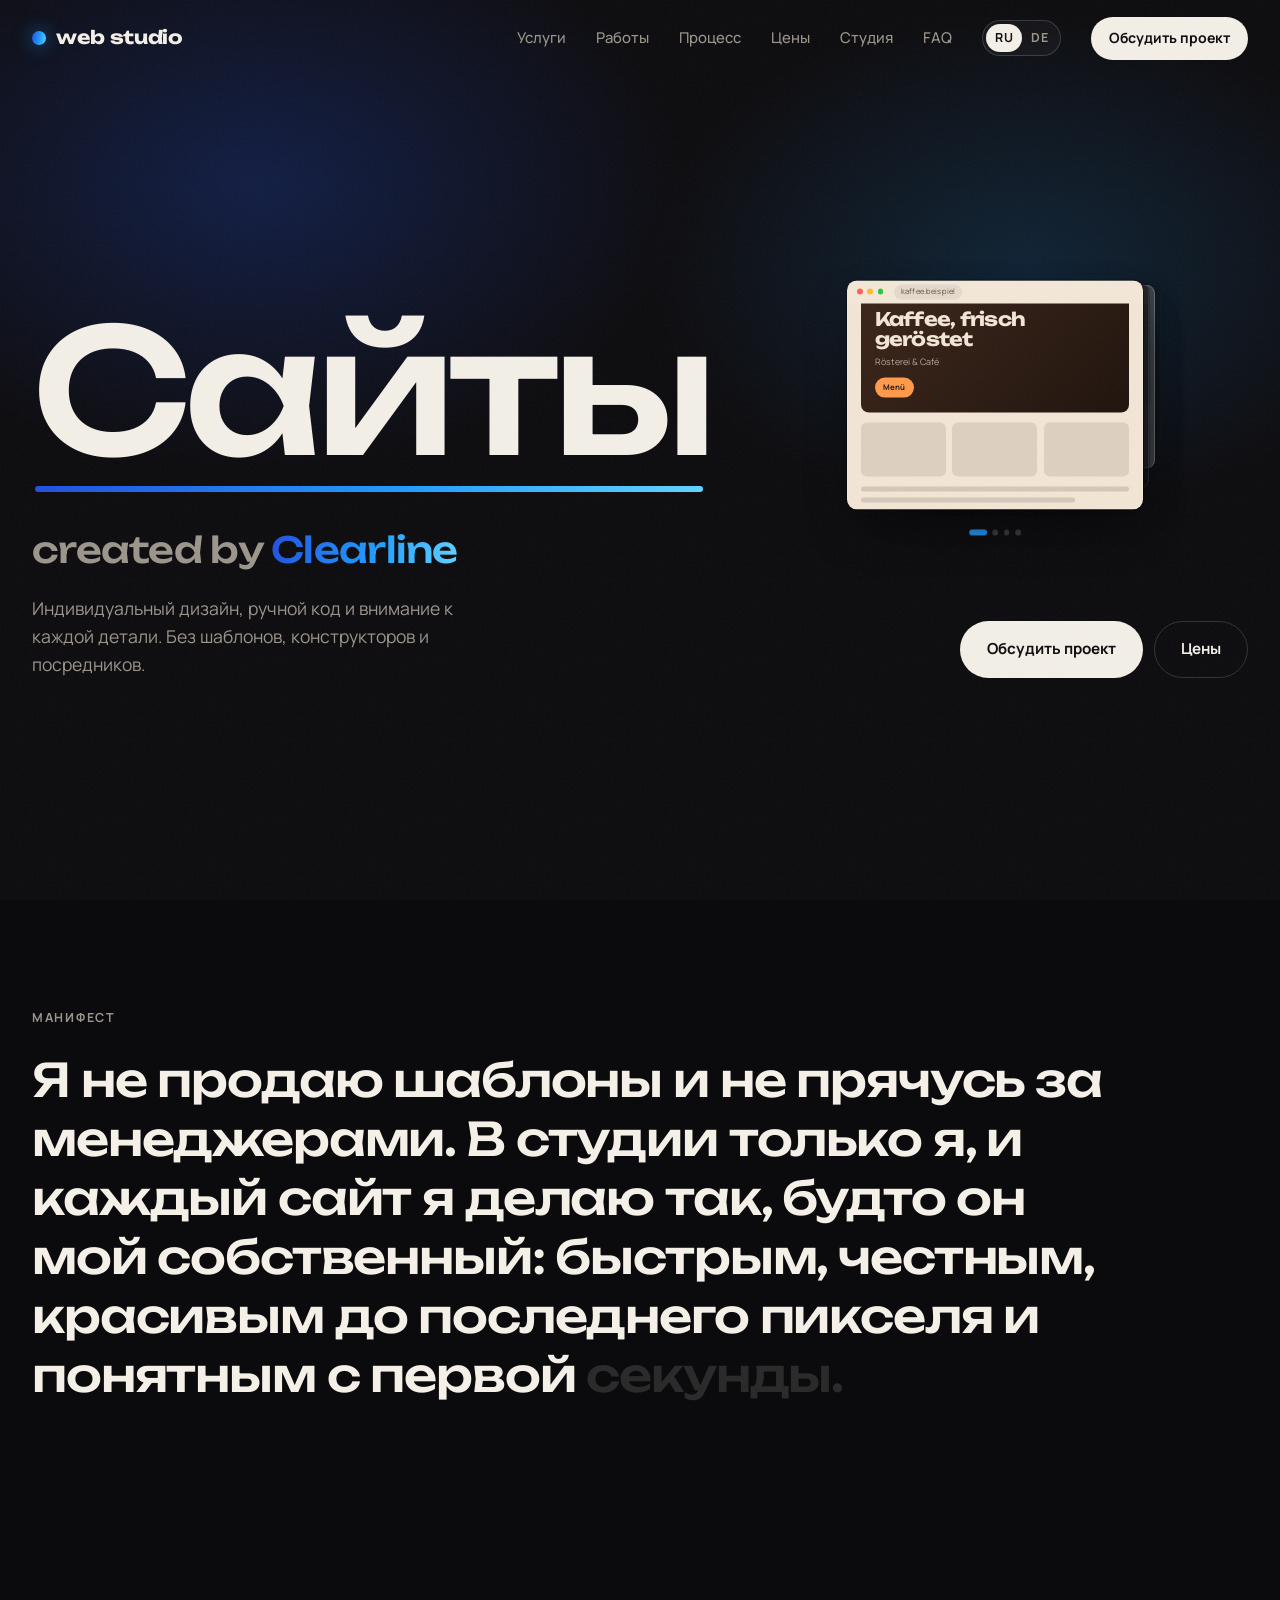
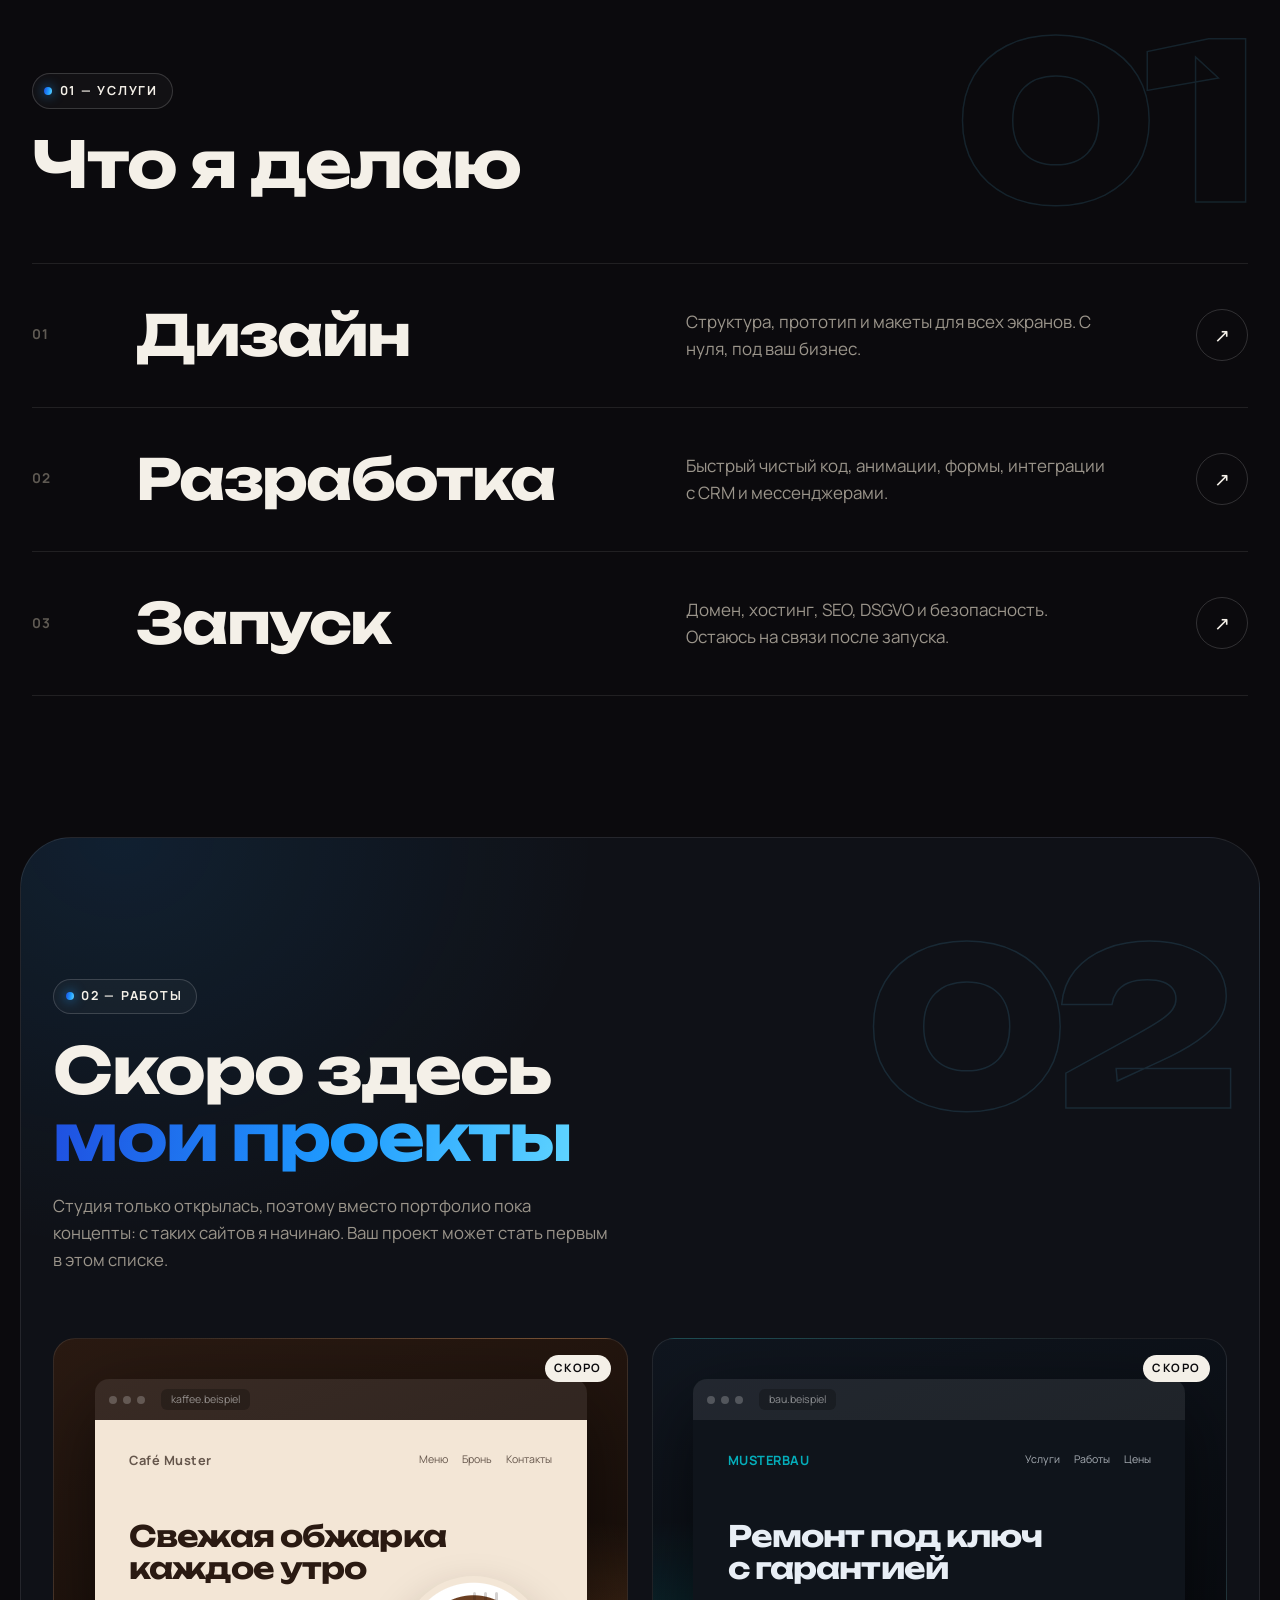
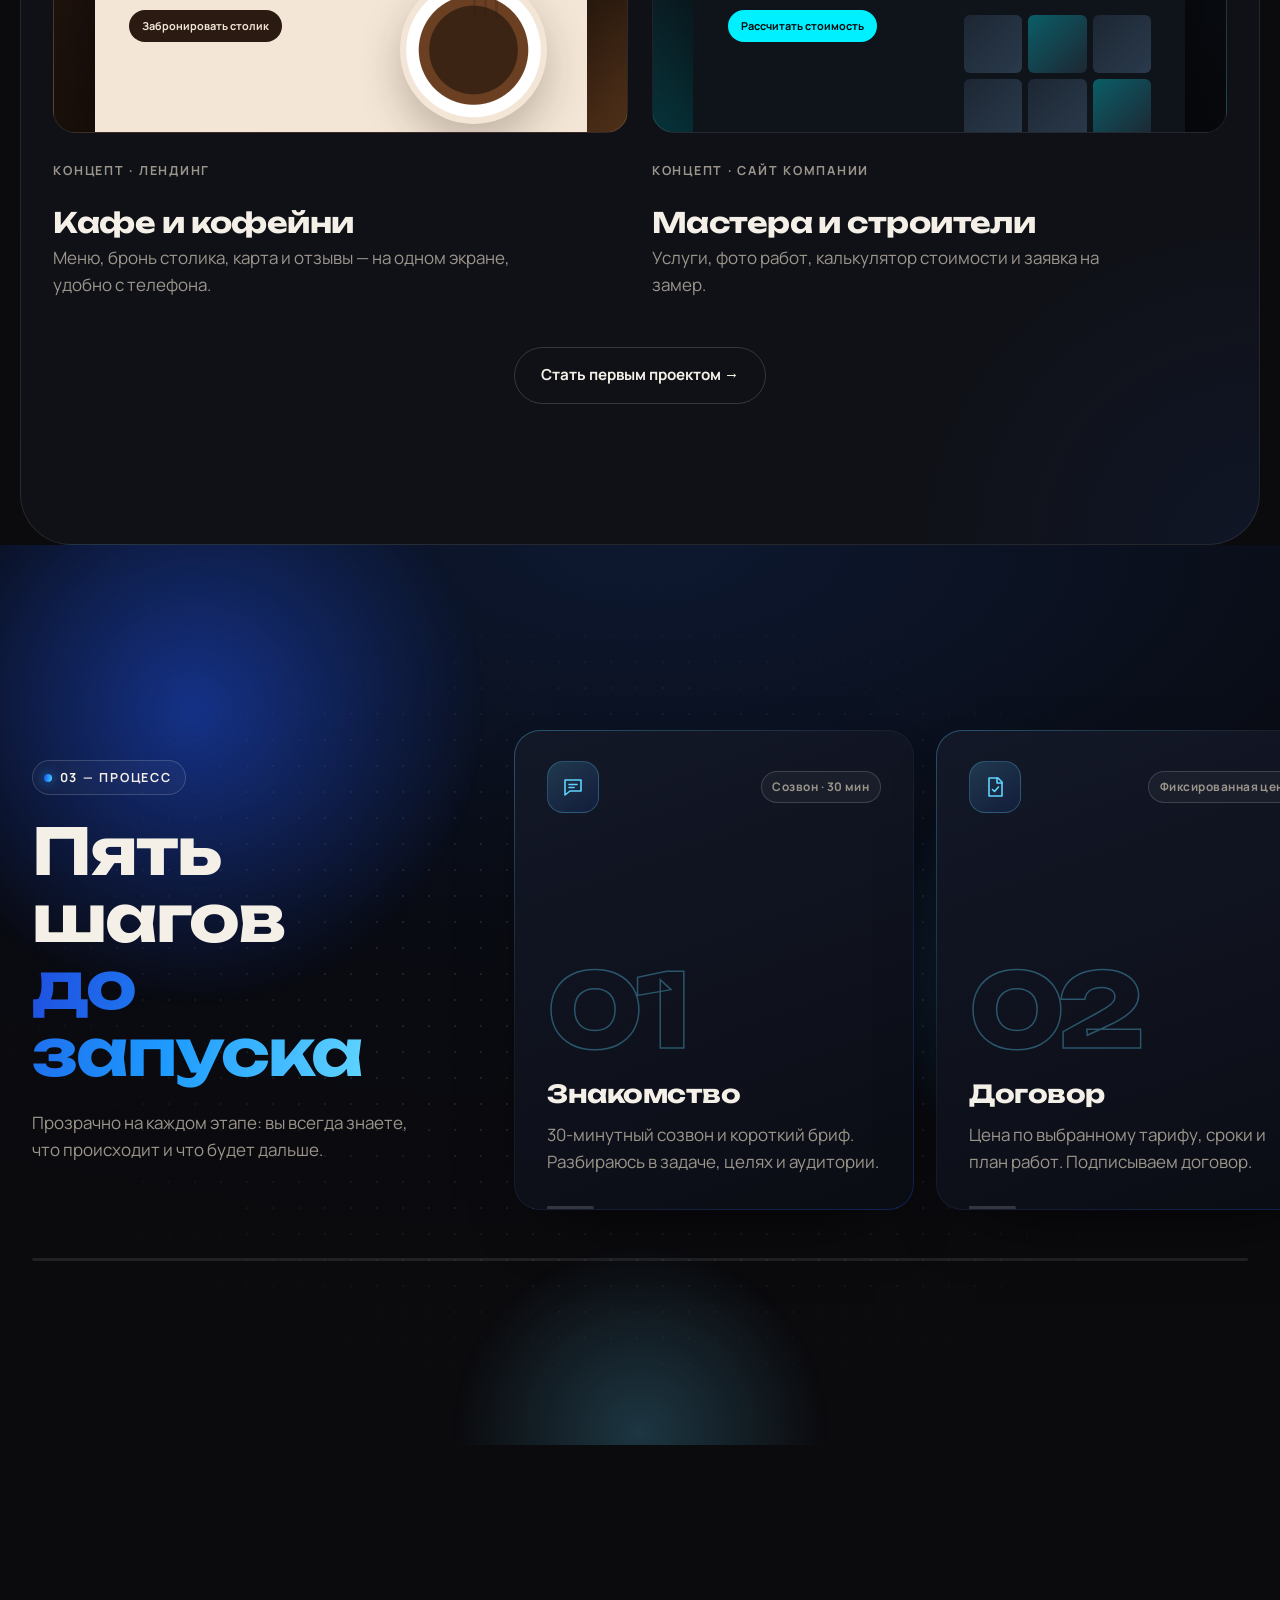
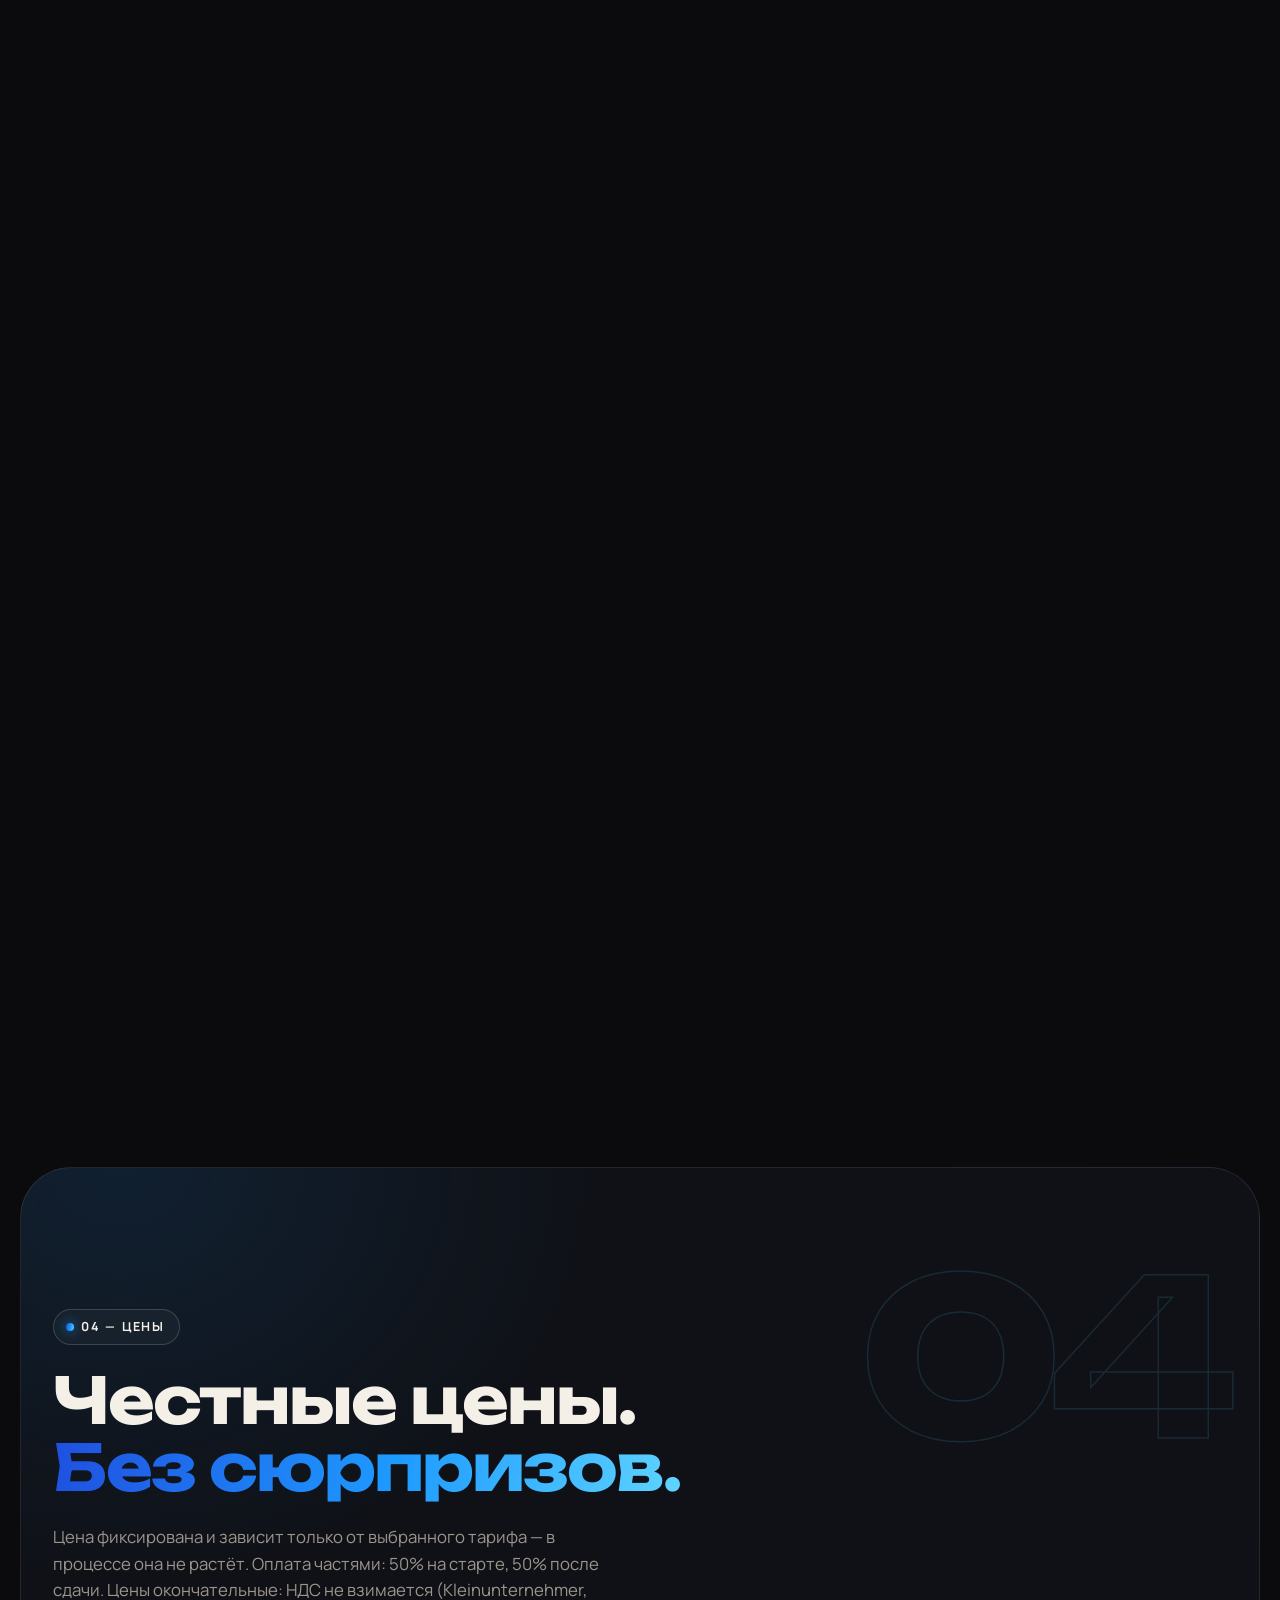
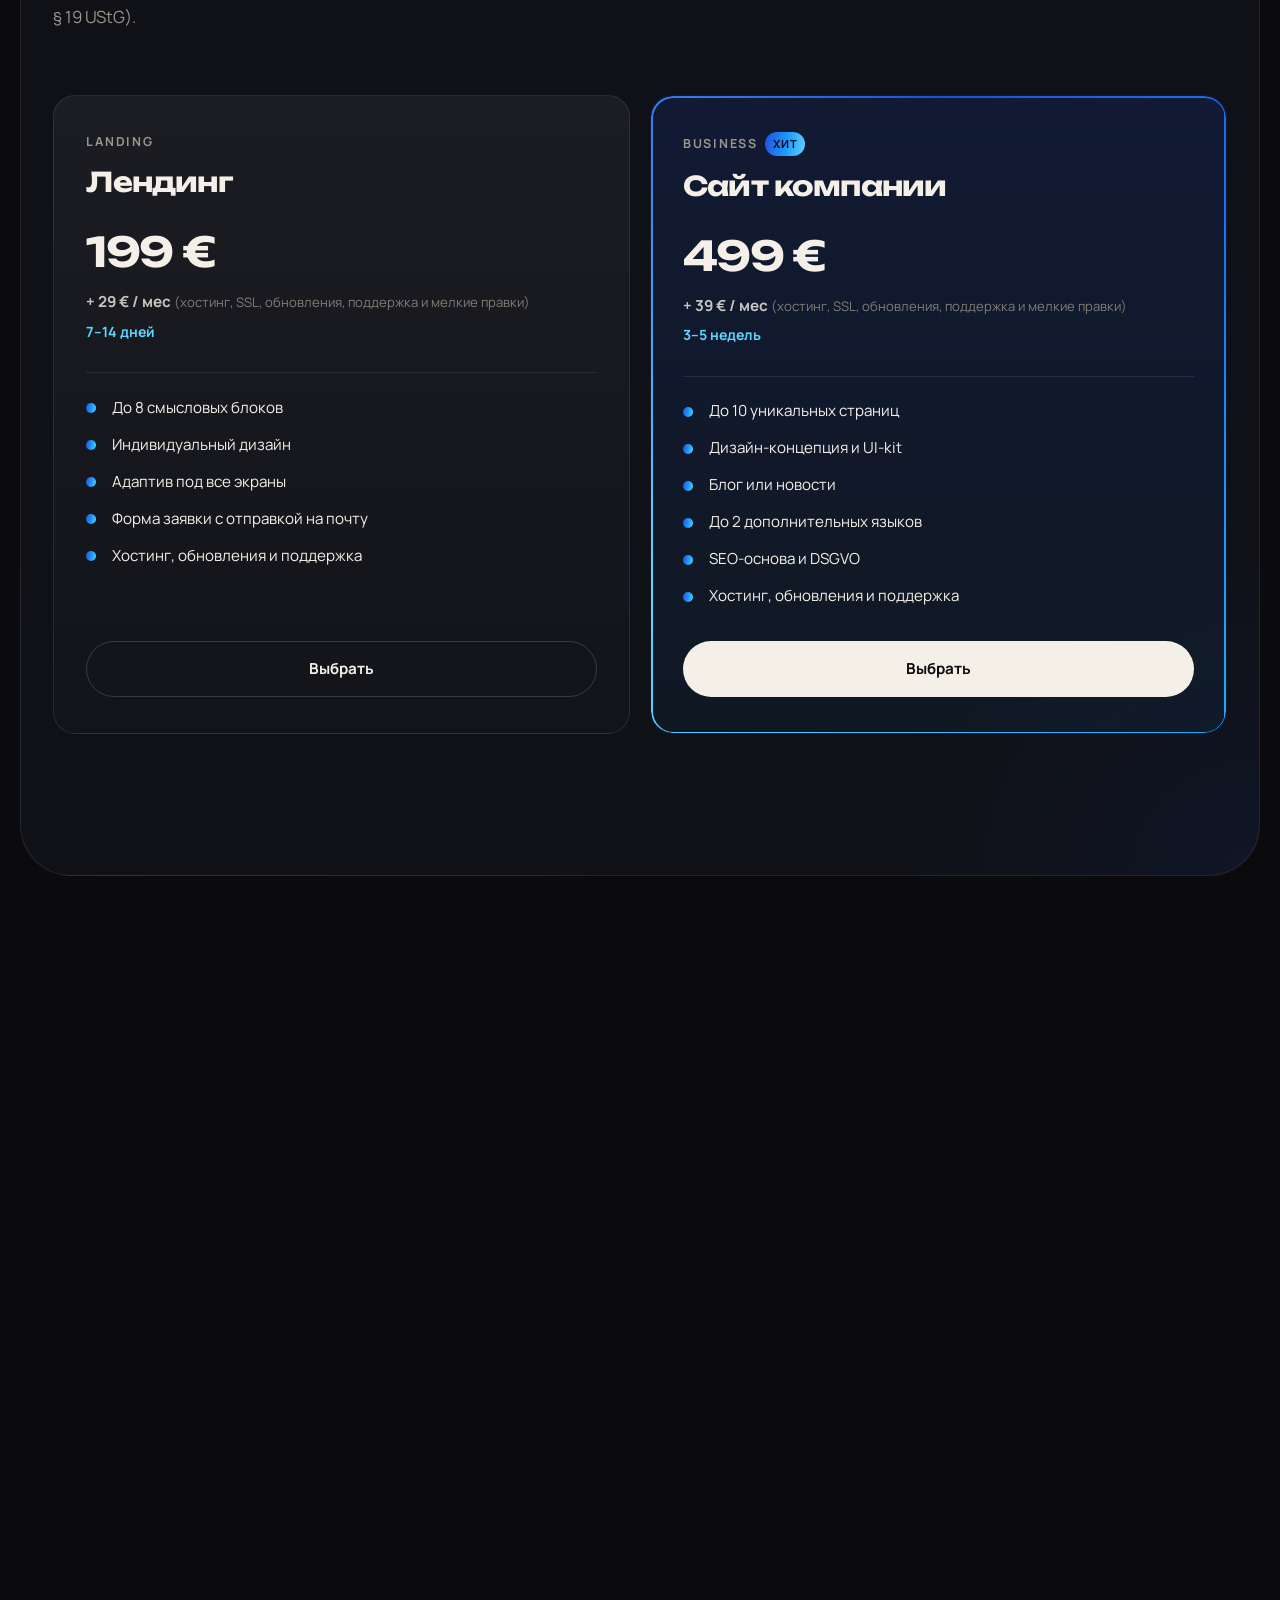
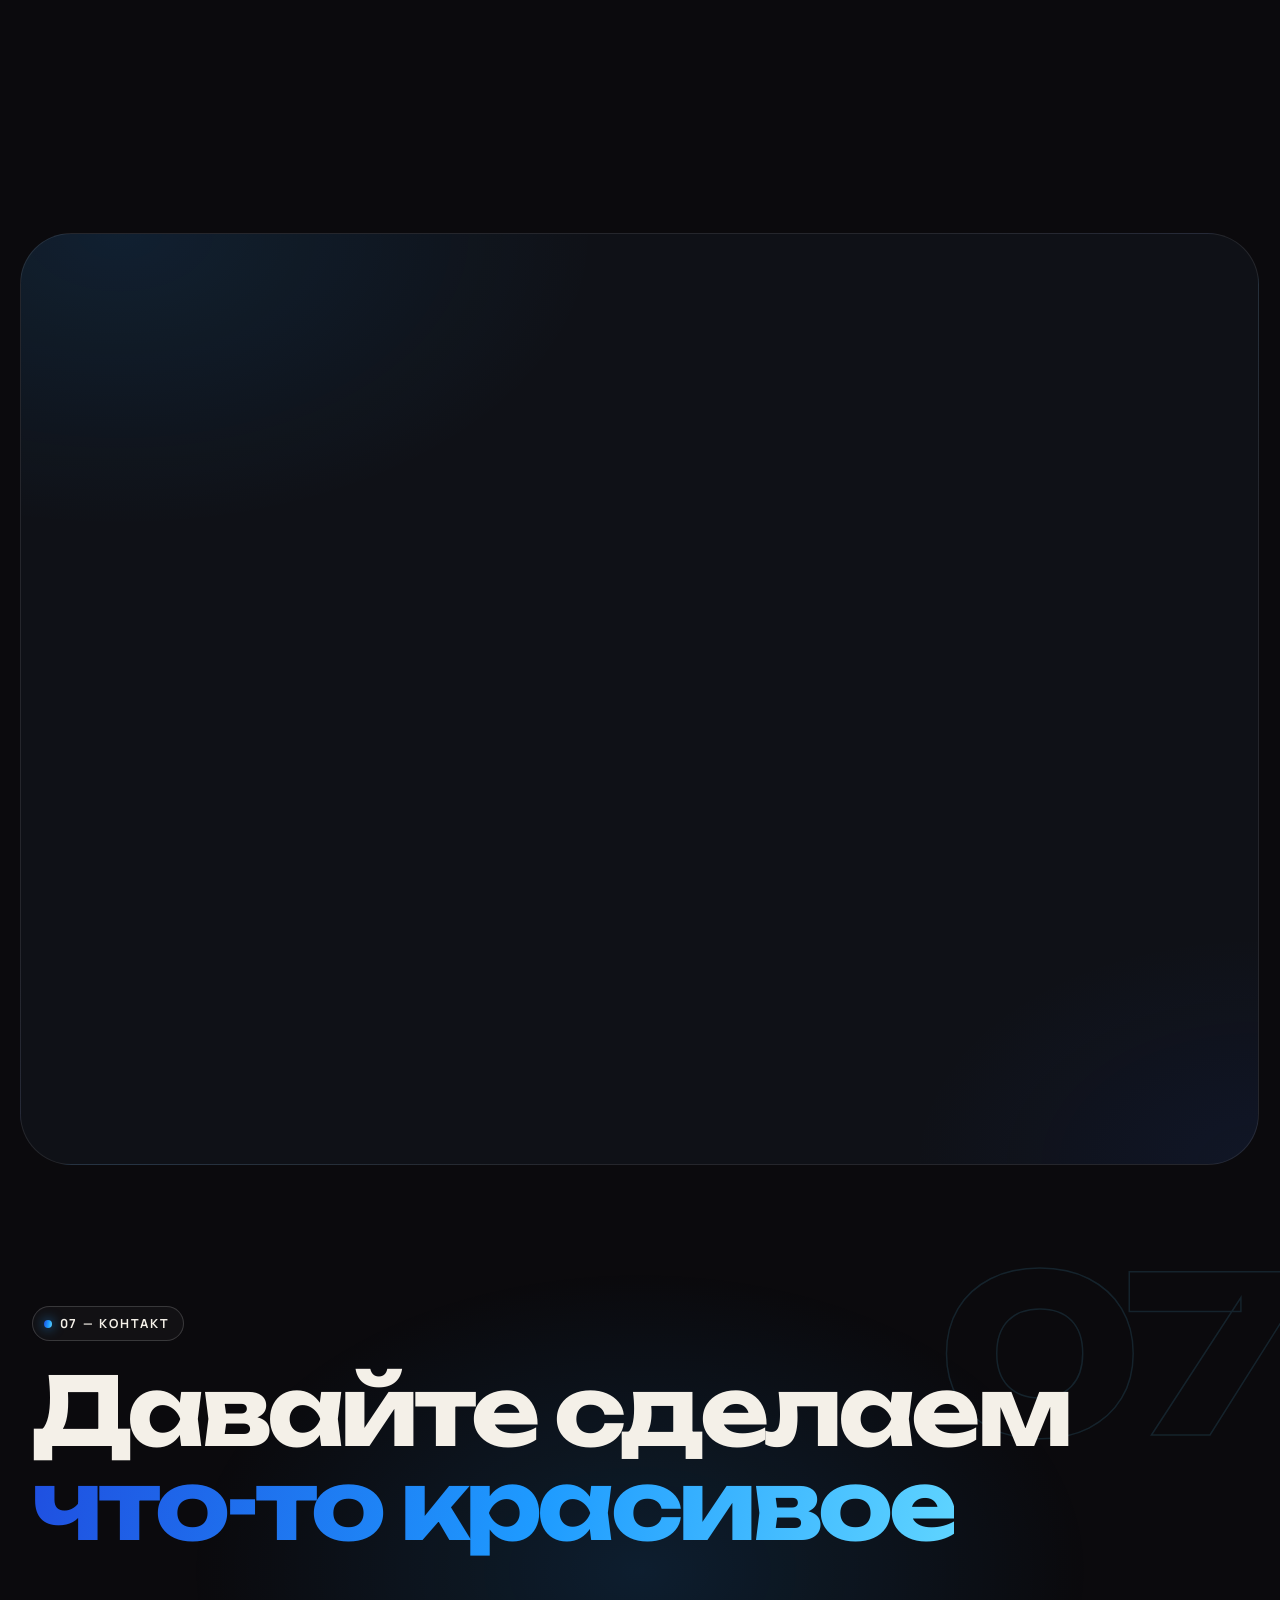
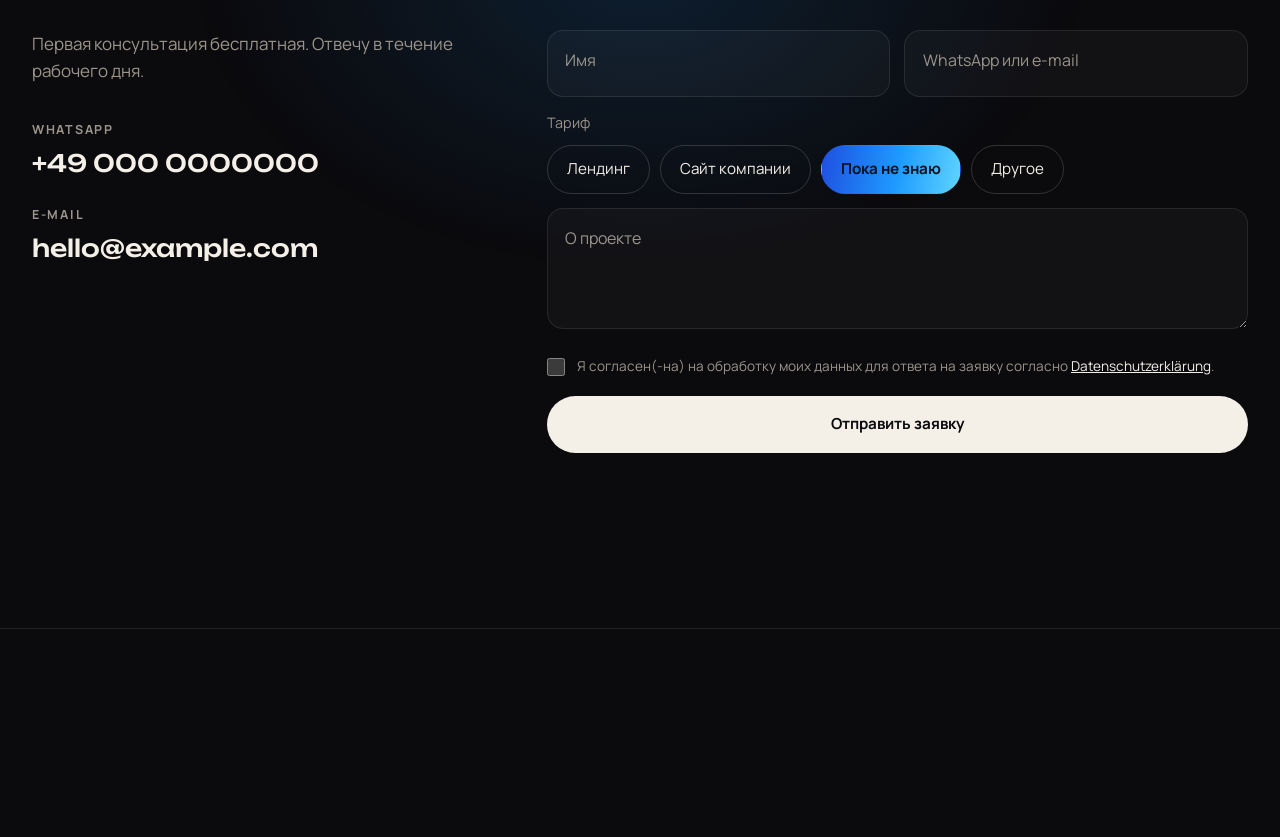
==== commit e6456659: "Language switcher RU/DE in header and full German version (de.html, generated by tools/make_de.py) C" ====
--- a/index.html
+++ b/index.html
@@ -9,6 +9,9 @@
   <meta name="color-scheme" content="dark">
   <link rel="preload" href="fonts/unbounded-cyrillic-500-normal.woff2" as="font" type="font/woff2" crossorigin>
   <link rel="preload" href="fonts/manrope-cyrillic-400-normal.woff2" as="font" type="font/woff2" crossorigin>
+  <link rel="alternate" hreflang="ru" href="index.html">
+  <link rel="alternate" hreflang="de" href="de.html">
+  <link rel="alternate" hreflang="x-default" href="de.html">
   <link rel="stylesheet" href="fonts/fonts.css">
   <link rel="stylesheet" href="styles.css">
   <script src="boot.js"></script>
@@ -20,6 +23,7 @@
   <header class="hdr">
     <div class="container hdr__inner">
       <a href="#top" class="logo" aria-label="Clearline Studio — на главную"><span class="logo__dot" aria-hidden="true"></span>web studio</a>
+      <div class="lang lang--bar" role="group" aria-label="Язык сайта"><a href="index.html" lang="ru" hreflang="ru" aria-current="page">RU</a><a href="de.html" lang="de" hreflang="de">DE</a></div>
       <button class="nav-toggle" aria-label="Открыть меню" aria-expanded="false" aria-controls="nav"><span></span><span></span></button>
       <nav class="nav" id="nav">
         <a href="#services">Услуги</a>
@@ -28,6 +32,7 @@
         <a href="#pricing">Цены</a>
         <a href="#about">Студия</a>
         <a href="#faq">FAQ</a>
+        <div class="lang" role="group" aria-label="Язык сайта"><a href="index.html" lang="ru" hreflang="ru" aria-current="page">RU</a><a href="de.html" lang="de" hreflang="de">DE</a></div>
         <a href="#contact" class="btn btn--small magnetic">Обсудить проект</a>
       </nav>
     </div>
--- a/fonts/fonts.css
+++ b/fonts/fonts.css
@@ -114,3 +114,27 @@
   src: url("unbounded-latin-800-normal.woff2") format("woff2");
   unicode-range: U+0000-00FF,U+0131,U+0152-0153,U+02BB-02BC,U+02C6,U+02DA,U+02DC,U+0304,U+0308,U+0329,U+2000-206F,U+20AC,U+2122,U+2191,U+2193,U+2212,U+2215,U+FEFF,U+FFFD;
 }
+
+/* Запасные шрифты с подогнанными размерами: пока грузятся Manrope и Unbounded, текст
+   занимает почти то же место, и при подмене ничего не прыгает (CLS). Значения посчитаны
+   по метрикам самих файлов относительно Arial / Liberation Sans. */
+@font-face {
+  font-family: "Manrope Fallback"; font-weight: 100 599;
+  src: local("Arial"), local("ArialMT"), local("Helvetica"), local("Liberation Sans");
+  size-adjust: 101.42%; ascent-override: 105.11%; descent-override: 29.58%; line-gap-override: 0%;
+}
+@font-face {
+  font-family: "Manrope Fallback"; font-weight: 600 900;
+  src: local("Arial Bold"), local("Arial-BoldMT"), local("Helvetica Bold"), local("Liberation Sans Bold");
+  size-adjust: 98.83%; ascent-override: 107.86%; descent-override: 30.36%; line-gap-override: 0%;
+}
+@font-face {
+  font-family: "Unbounded Fallback"; font-weight: 100 599;
+  src: local("Arial"), local("ArialMT"), local("Helvetica"), local("Liberation Sans");
+  size-adjust: 138.45%; ascent-override: 71.87%; descent-override: 17.7%; line-gap-override: 0%;
+}
+@font-face {
+  font-family: "Unbounded Fallback"; font-weight: 600 900;
+  src: local("Arial Bold"), local("Arial-BoldMT"), local("Helvetica Bold"), local("Liberation Sans Bold");
+  size-adjust: 132.5%; ascent-override: 75.1%; descent-override: 18.5%; line-gap-override: 0%;
+}
--- a/styles.css
+++ b/styles.css
@@ -26,8 +26,8 @@
   --grad: linear-gradient(100deg, var(--g1) 0%, var(--g2) 55%, var(--g3) 100%);
   --on-grad: #04111f;
 
-  --display: "Unbounded", "Manrope", system-ui, sans-serif;
-  --font: "Manrope", system-ui, -apple-system, "Segoe UI", sans-serif;
+  --display: "Unbounded", "Unbounded Fallback", system-ui, sans-serif;
+  --font: "Manrope", "Manrope Fallback", system-ui, -apple-system, "Segoe UI", sans-serif;
 
   --radius: 22px;
   --ease: cubic-bezier(0.22, 1, 0.36, 1);
@@ -131,6 +131,13 @@
 
 .nav { display: flex; align-items: center; gap: 30px; }
 .nav .btn { white-space: nowrap; }
+/* Переключатель языка */
+.lang { display: inline-flex; align-items: center; padding: 3px; border: 1px solid var(--line-2); border-radius: 99px; background: rgba(255,255,255,.03); }
+.lang a, .nav .lang a:not(.btn) { padding: .35em .7em; border-radius: 99px; font-size: .78rem; font-weight: 700; letter-spacing: .06em; color: var(--muted); text-decoration: none; transition: color .3s, background-color .3s; }
+.nav .lang a::after { display: none; }
+.lang a:hover { color: var(--text); }
+.lang a[aria-current="page"], .nav .lang a[aria-current="page"]:not(.btn) { background: var(--text); color: var(--bg); }
+.lang--bar { display: none; margin-left: auto; margin-right: 14px; }
 @media (max-width: 900px) and (min-width: 761px) { .nav { gap: 20px; } .nav a:not(.btn) { font-size: .92rem; } }
 @media (max-width: 860px) and (min-width: 761px) { .nav .btn { display: none; } }
 .nav a:not(.btn) { position: relative; text-decoration: none; font-size: .93rem; font-weight: 500; color: var(--muted); transition: color .3s; }
@@ -682,6 +689,8 @@
 }
 
 @media (max-width: 760px) {
+  .lang--bar { display: inline-flex; }
+  .nav .lang { display: none; }
   .desk { --dw: min(63vw, 284px); top: 140px; right: 64px; }
   .mock__grid { display: none; }
   body { font-size: 16px; }
@@ -764,3 +773,26 @@
 
 /* Анимации вне экрана ставим на паузу — меньше нагрузка на телефон */
 .anim-off, .anim-off *, .anim-off *::before, .anim-off *::after { animation-play-state: paused !important; }
+
+/* Нижние разделы браузер не отрисовывает, пока до них не долистали */
+#about, #faq, .footer { content-visibility: auto; contain-intrinsic-size: auto 900px; }
+
+/* Анимации, привязанные к прокрутке, считает сам браузер (вне основного потока).
+   Где это не поддерживается, работает прежний вариант на JS */
+@keyframes sdaGrow { from { transform: scaleX(0); } to { transform: scaleX(1); } }
+@keyframes hsMove { from { transform: translate3d(0, 0, 0); } to { transform: translate3d(calc(var(--hs-d, 0px) * -1), 0, 0); } }
+@supports (animation-timeline: view()) {
+  .progress { animation: sdaGrow linear both; animation-timeline: scroll(root); }
+  .hscroll--sda { view-timeline: --hs block; view-timeline-inset: 0px; }
+  .hscroll--sda .hscroll__track { animation: hsMove linear both; animation-timeline: --hs; animation-range: contain 0% contain 100%; }
+  .hscroll--sda .hscroll__bar span { animation: sdaGrow linear both; animation-timeline: --hs; animation-range: contain 0% contain 100%; }
+}
+/* Ленту «Процесса» на паузу не ставим: её положение задаёт прокрутка */
+.anim-off .hscroll__track, .anim-off .hscroll__bar span { animation-play-state: running !important; }
+
+/* Немецкая версия: «Websites» длиннее «Сайты», шрифт чуть меньше; волна на 8 букв */
+html[lang="de"] .hero__word { font-size: clamp(2.6rem, 8.6vw, 8rem); }
+@media (max-width: 760px) { html[lang="de"] .hero__word { font-size: 12vw; } }
+.hero__word .ch:nth-child(6) { animation-delay: .4s, 3s; }
+.hero__word .ch:nth-child(7) { animation-delay: .48s, 3.12s; }
+.hero__word .ch:nth-child(8) { animation-delay: .56s, 3.24s; }
